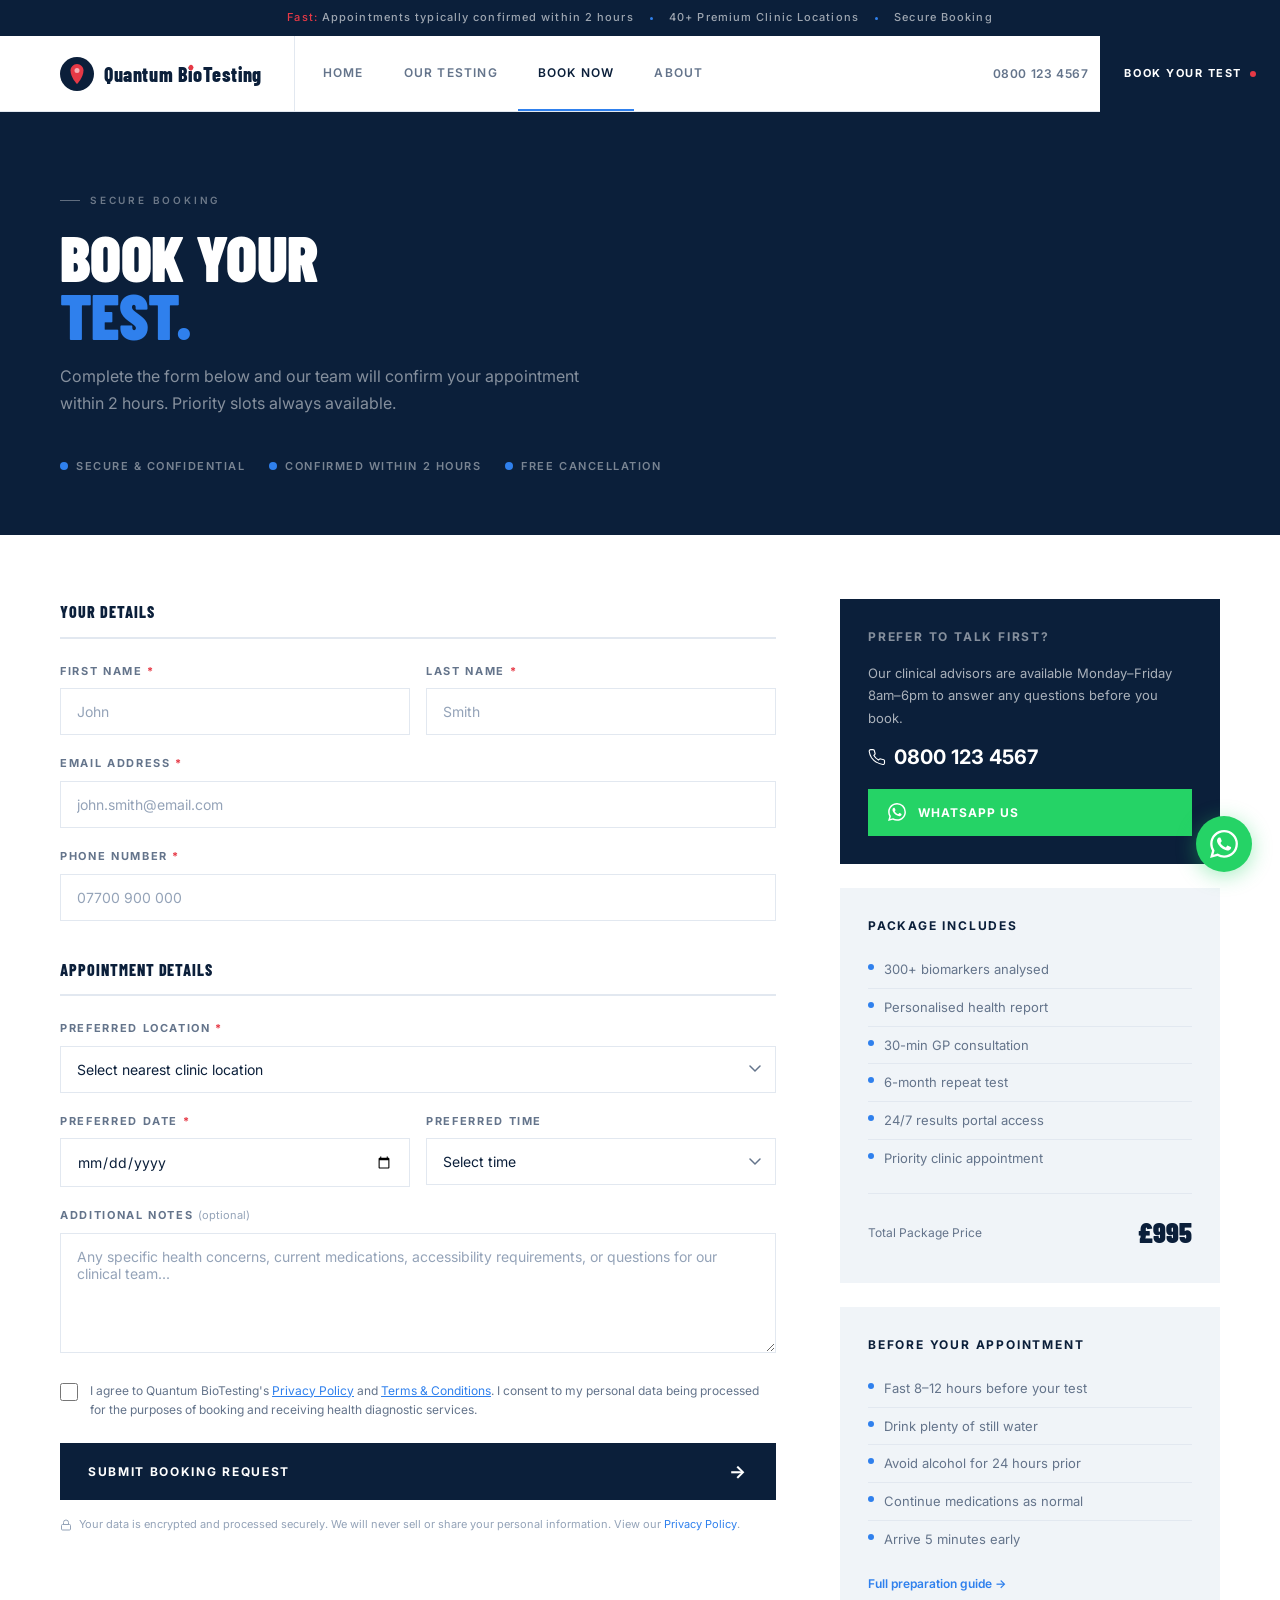
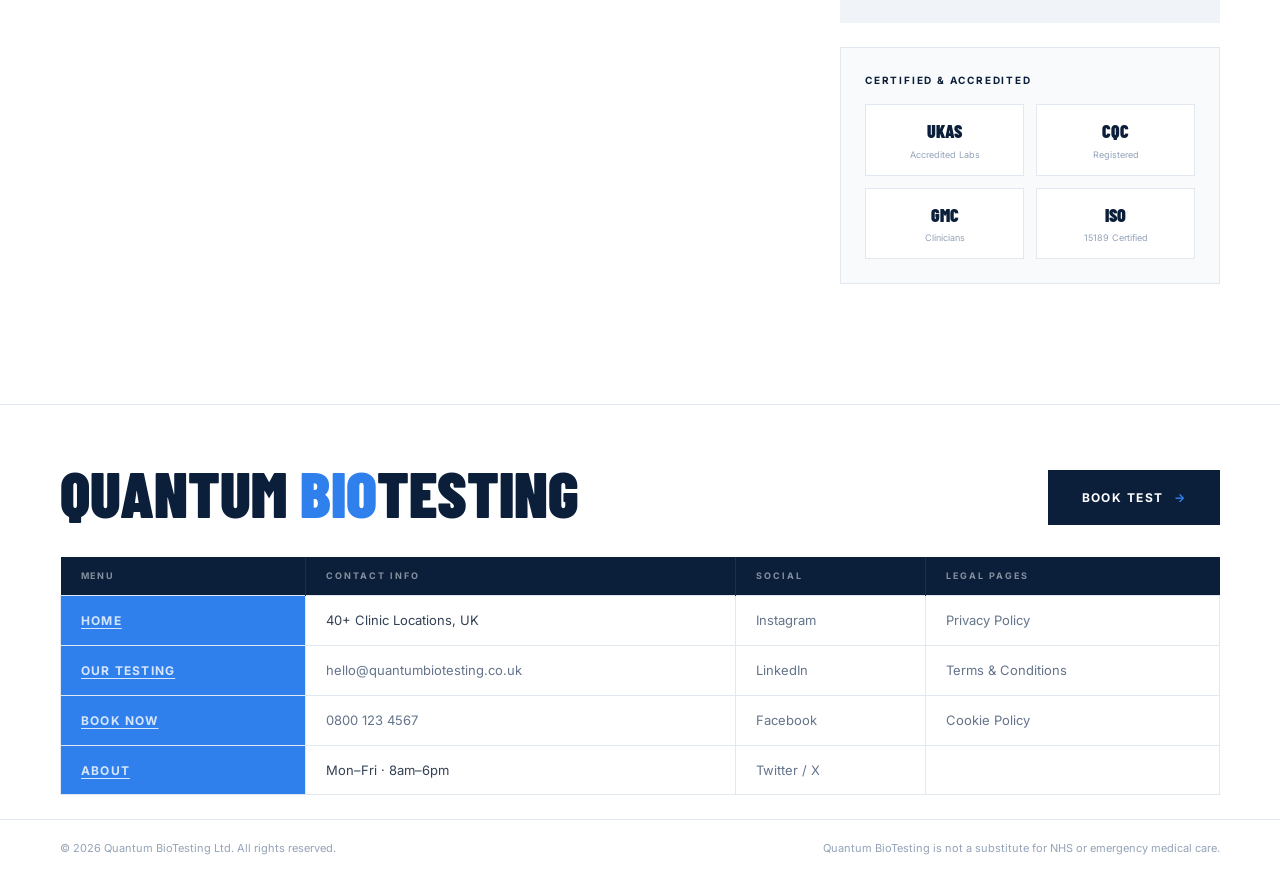
==== book.html @ d89f2330 "feat: build complete Quantum BioTesting website - index.html: full homepage with hero, trust bar, ab" ====
<!DOCTYPE html>
<html lang="en-GB">
<head>
  <meta charset="UTF-8">
  <meta name="viewport" content="width=device-width, initial-scale=1.0">

  <!-- SEO -->
  <title>Book Your Test | Quantum BioTesting — UK Health Diagnostics</title>
  <meta name="description" content="Book your Quantum Premium BioTest at one of 40+ premium UK clinic locations. Complete the secure booking form and our team will confirm your appointment within hours.">
  <meta name="keywords" content="book health test, biomarker blood test book, private health check UK, book diagnostics appointment">
  <link rel="canonical" href="https://quantumbiotesting.co.uk/book.html">

  <!-- Open Graph -->
  <meta property="og:type" content="website">
  <meta property="og:title" content="Book Your Test | Quantum BioTesting">
  <meta property="og:description" content="Book your comprehensive health diagnostic at a premium UK clinic. 300+ biomarkers. Results in 48–72 hours.">

  <!-- Favicon -->
  <link rel="icon" type="image/svg+xml" href="data:image/svg+xml,%3Csvg xmlns='http://www.w3.org/2000/svg' viewBox='0 0 32 32'%3E%3Ccircle cx='16' cy='16' r='16' fill='%230B1F3A'/%3E%3Cpath d='M16 6c-3 0-5.5 2.5-5.5 5.5 0 6 5.5 12 5.5 12s5.5-6 5.5-12C21.5 8.5 19 6 16 6z' fill='%23E63946'/%3E%3C/svg%3E">

  <!-- Stylesheet -->
  <link rel="stylesheet" href="assets/css/style.css">

  <!-- Preconnect -->
  <link rel="preconnect" href="https://fonts.googleapis.com">
  <link rel="preconnect" href="https://fonts.gstatic.com" crossorigin>
</head>
<body>

<!-- ── Announcement Bar ─────────────────────────────────────── -->
<div class="announce-bar" role="banner">
  <p>
    <span class="accent">Fast:</span> Appointments typically confirmed within 2 hours&nbsp;
    <span class="dot"></span>&nbsp;
    40+ Premium Clinic Locations&nbsp;
    <span class="dot"></span>&nbsp;
    Secure Booking
  </p>
</div>

<!-- ── Navigation ──────────────────────────────────────────── -->
<nav class="site-nav" id="site-nav" role="navigation" aria-label="Main navigation">
  <div class="nav-inner">
    <div class="nav-logo-wrap">
      <a href="index.html" class="site-logo" aria-label="Quantum BioTesting — Home">
        <svg class="logo-icon" viewBox="0 0 34 34" fill="none" aria-hidden="true">
          <circle cx="17" cy="17" r="17" fill="#0B1F3A"/>
          <path d="M17 7C13.5 7 10.5 10 10.5 13.5C10.5 20.5 17 27 17 27C17 27 23.5 20.5 23.5 13.5C23.5 10 20.5 7 17 7Z" fill="#E63946"/>
          <circle cx="17" cy="13.5" r="2.5" fill="white" opacity="0.6"/>
        </svg>
        <span class="logo-text">Quantum B<span class="drop-i">i</span>oTesting</span>
      </a>
    </div>
    <div class="nav-links">
      <a href="index.html">Home</a>
      <a href="testing.html">Our Testing</a>
      <a href="book.html" class="active">Book Now</a>
      <a href="index.html#about">About</a>
    </div>
    <div class="nav-actions">
      <span class="nav-phone">0800 123 4567</span>
      <a href="book.html" class="btn-nav-book">
        Book Your Test
        <span class="dot"></span>
      </a>
      <button class="nav-hamburger" id="hamburger" aria-label="Open menu" aria-expanded="false" aria-controls="mobile-menu">
        <span></span>
      </button>
    </div>
  </div>
</nav>

<!-- ── Mobile Menu ──────────────────────────────────────────── -->
<div class="mobile-menu" id="mobile-menu" role="dialog" aria-label="Mobile navigation" aria-hidden="true">
  <a href="index.html">Home <span>↗</span></a>
  <a href="testing.html">Our Testing <span>↗</span></a>
  <a href="book.html">Book Now <span>↗</span></a>
  <a href="index.html#about">About <span>↗</span></a>
  <a href="book.html" class="mobile-book-btn">Book Your Test <span>→</span></a>
</div>

<main class="page-body">

  <!-- ── Booking Hero ────────────────────────────────────────── -->
  <section class="legal-hero" style="padding-bottom:60px" aria-labelledby="booking-hero-heading">
    <div class="container">
      <p class="overline overline-light fade-up" style="margin-bottom:20px">Secure Booking</p>
      <h1 class="section-title light fade-up fade-up-delay-1" id="booking-hero-heading">
        BOOK YOUR<br><span style="color:var(--blue)">TEST.</span>
      </h1>
      <p class="section-subtitle light fade-up fade-up-delay-2" style="margin-top:20px">
        Complete the form below and our team will confirm your appointment within 2 hours. Priority slots always available.
      </p>
      <div style="display:flex;flex-wrap:wrap;gap:24px;margin-top:40px" class="fade-up fade-up-delay-3">
        <div style="display:flex;align-items:center;gap:8px">
          <span style="display:block;width:8px;height:8px;border-radius:50%;background:var(--blue)"></span>
          <span style="font-size:11px;font-weight:600;letter-spacing:0.14em;text-transform:uppercase;color:rgba(255,255,255,0.45)">Secure &amp; Confidential</span>
        </div>
        <div style="display:flex;align-items:center;gap:8px">
          <span style="display:block;width:8px;height:8px;border-radius:50%;background:var(--blue)"></span>
          <span style="font-size:11px;font-weight:600;letter-spacing:0.14em;text-transform:uppercase;color:rgba(255,255,255,0.45)">Confirmed Within 2 Hours</span>
        </div>
        <div style="display:flex;align-items:center;gap:8px">
          <span style="display:block;width:8px;height:8px;border-radius:50%;background:var(--blue)"></span>
          <span style="font-size:11px;font-weight:600;letter-spacing:0.14em;text-transform:uppercase;color:rgba(255,255,255,0.45)">Free Cancellation</span>
        </div>
      </div>
    </div>
  </section>

  <!-- ── Booking Form Section ───────────────────────────────── -->
  <section class="section" style="padding-top:64px" aria-labelledby="booking-form-heading">
    <div class="container">
      <div class="booking-grid">

        <!-- Form -->
        <div>
          <h2 class="sr-only" id="booking-form-heading">Booking Request Form</h2>

          <!-- Success Message (hidden by default) -->
          <div class="booking-success" id="booking-success" role="alert" aria-live="polite">
            <div class="success-icon" aria-hidden="true">
              <svg width="32" height="32" viewBox="0 0 24 24" fill="none" stroke="currentColor" stroke-width="2.5">
                <polyline points="20 6 9 17 4 12"/>
              </svg>
            </div>
            <h3 class="success-title">Booking Request Received</h3>
            <p class="success-body">
              We've received your request and will confirm your appointment shortly.<br><br>
              You'll receive a confirmation email within the next 2 hours. If you have an urgent query, please call us on <strong>0800 123 4567</strong> or message us on WhatsApp.
            </p>
            <div style="margin-top:28px;padding:20px 24px;background:var(--grey-light);text-align:left">
              <p style="font-size:11px;font-weight:700;letter-spacing:0.15em;text-transform:uppercase;color:var(--navy);margin-bottom:12px">What Happens Next</p>
              <div style="display:flex;flex-direction:column;gap:8px">
                <div style="display:flex;align-items:center;gap:10px">
                  <span style="display:block;width:6px;height:6px;border-radius:50%;background:var(--blue);flex-shrink:0"></span>
                  <span style="font-size:13px;color:var(--grey-mid)">Confirmation email sent within 2 hours</span>
                </div>
                <div style="display:flex;align-items:center;gap:10px">
                  <span style="display:block;width:6px;height:6px;border-radius:50%;background:var(--blue);flex-shrink:0"></span>
                  <span style="font-size:13px;color:var(--grey-mid)">Appointment reminder 24 hours before</span>
                </div>
                <div style="display:flex;align-items:center;gap:10px">
                  <span style="display:block;width:6px;height:6px;border-radius:50%;background:var(--blue);flex-shrink:0"></span>
                  <span style="font-size:13px;color:var(--grey-mid)">Results delivered within 48–72 hours</span>
                </div>
              </div>
            </div>
          </div>

          <!-- Booking Form -->
          <form id="booking-form" novalidate aria-label="Appointment booking form">
            <h3 class="form-section-title">Your Details</h3>

            <div class="form-grid-2">
              <div class="form-group">
                <label for="first-name" class="form-label">First Name <span style="color:var(--red)" aria-label="required">*</span></label>
                <input type="text" id="first-name" name="firstName" class="form-control" placeholder="John" required autocomplete="given-name" aria-required="true">
                <span class="form-error" id="error-firstName" role="alert" aria-live="polite" style="font-size:11px;color:var(--red);margin-top:4px;display:none"></span>
              </div>
              <div class="form-group">
                <label for="last-name" class="form-label">Last Name <span style="color:var(--red)" aria-label="required">*</span></label>
                <input type="text" id="last-name" name="lastName" class="form-control" placeholder="Smith" required autocomplete="family-name" aria-required="true">
                <span class="form-error" id="error-lastName" role="alert" aria-live="polite" style="font-size:11px;color:var(--red);margin-top:4px;display:none"></span>
              </div>
            </div>

            <div class="form-group">
              <label for="email" class="form-label">Email Address <span style="color:var(--red)" aria-label="required">*</span></label>
              <input type="email" id="email" name="email" class="form-control" placeholder="john.smith@email.com" required autocomplete="email" aria-required="true">
              <span class="form-error" id="error-email" role="alert" aria-live="polite" style="font-size:11px;color:var(--red);margin-top:4px;display:none"></span>
            </div>

            <div class="form-group">
              <label for="phone" class="form-label">Phone Number <span style="color:var(--red)" aria-label="required">*</span></label>
              <input type="tel" id="phone" name="phone" class="form-control" placeholder="07700 900 000" required autocomplete="tel" aria-required="true">
              <span class="form-error" id="error-phone" role="alert" aria-live="polite" style="font-size:11px;color:var(--red);margin-top:4px;display:none"></span>
            </div>

            <h3 class="form-section-title" style="margin-top:36px">Appointment Details</h3>

            <div class="form-group">
              <label for="location" class="form-label">Preferred Location <span style="color:var(--red)" aria-label="required">*</span></label>
              <select id="location" name="location" class="form-control" required aria-required="true">
                <option value="" disabled selected>Select nearest clinic location</option>
                <optgroup label="London &amp; South East">
                  <option value="london-city">London — City (EC2)</option>
                  <option value="london-harley">London — Harley Street (W1G)</option>
                  <option value="london-canary">London — Canary Wharf (E14)</option>
                  <option value="london-kensington">London — Kensington (W8)</option>
                  <option value="london-richmond">London — Richmond (TW9)</option>
                  <option value="surrey-guildford">Surrey — Guildford</option>
                  <option value="kent-sevenoaks">Kent — Sevenoaks</option>
                  <option value="essex-chelmsford">Essex — Chelmsford</option>
                </optgroup>
                <optgroup label="Midlands">
                  <option value="birmingham">Birmingham — City Centre</option>
                  <option value="birmingham-solihull">Birmingham — Solihull</option>
                  <option value="leicester">Leicester — City Centre</option>
                  <option value="nottingham">Nottingham — City Centre</option>
                  <option value="coventry">Coventry</option>
                </optgroup>
                <optgroup label="North West">
                  <option value="manchester-city">Manchester — City Centre</option>
                  <option value="manchester-salford">Manchester — Salford Quays</option>
                  <option value="liverpool">Liverpool — City Centre</option>
                  <option value="leeds">Leeds — City Centre</option>
                  <option value="chester">Chester</option>
                </optgroup>
                <optgroup label="North East">
                  <option value="sheffield">Sheffield</option>
                  <option value="newcastle">Newcastle upon Tyne</option>
                  <option value="york">York</option>
                </optgroup>
                <optgroup label="Scotland">
                  <option value="edinburgh">Edinburgh — City Centre</option>
                  <option value="glasgow">Glasgow — City Centre</option>
                </optgroup>
                <optgroup label="Wales">
                  <option value="cardiff">Cardiff — City Centre</option>
                </optgroup>
                <optgroup label="South West">
                  <option value="bristol">Bristol — City Centre</option>
                  <option value="bath">Bath</option>
                  <option value="exeter">Exeter</option>
                </optgroup>
                <optgroup label="East of England">
                  <option value="cambridge">Cambridge</option>
                  <option value="norwich">Norwich</option>
                </optgroup>
              </select>
              <span class="form-error" id="error-location" role="alert" aria-live="polite" style="font-size:11px;color:var(--red);margin-top:4px;display:none"></span>
            </div>

            <div class="form-grid-2">
              <div class="form-group">
                <label for="date" class="form-label">Preferred Date <span style="color:var(--red)" aria-label="required">*</span></label>
                <input type="date" id="date" name="date" class="form-control" required aria-required="true">
                <span class="form-error" id="error-date" role="alert" aria-live="polite" style="font-size:11px;color:var(--red);margin-top:4px;display:none"></span>
              </div>
              <div class="form-group">
                <label for="time" class="form-label">Preferred Time</label>
                <select id="time" name="time" class="form-control">
                  <option value="" disabled selected>Select time</option>
                  <option value="08:00">8:00 AM</option>
                  <option value="09:00">9:00 AM</option>
                  <option value="10:00">10:00 AM</option>
                  <option value="11:00">11:00 AM</option>
                  <option value="12:00">12:00 PM</option>
                  <option value="13:00">1:00 PM</option>
                  <option value="14:00">2:00 PM</option>
                  <option value="15:00">3:00 PM</option>
                  <option value="16:00">4:00 PM</option>
                </select>
              </div>
            </div>

            <div class="form-group">
              <label for="notes" class="form-label">Additional Notes <span style="color:var(--grey);font-weight:400;text-transform:none;letter-spacing:0">(optional)</span></label>
              <textarea
                id="notes"
                name="notes"
                class="form-control"
                rows="4"
                placeholder="Any specific health concerns, current medications, accessibility requirements, or questions for our clinical team..."
              ></textarea>
            </div>

            <!-- Privacy -->
            <div style="display:flex;align-items:flex-start;gap:12px;margin:4px 0 24px" class="form-group">
              <input type="checkbox" id="consent" name="consent" style="width:18px;height:18px;flex-shrink:0;margin-top:2px;accent-color:var(--navy)" required aria-required="true">
              <label for="consent" style="font-size:12px;color:var(--grey-mid);line-height:1.6;cursor:pointer">
                I agree to Quantum BioTesting's <a href="privacy.html" style="color:var(--blue);text-decoration:underline">Privacy Policy</a> and <a href="terms.html" style="color:var(--blue);text-decoration:underline">Terms &amp; Conditions</a>. I consent to my personal data being processed for the purposes of booking and receiving health diagnostic services.
              </label>
            </div>
            <span class="form-error" id="error-consent" role="alert" aria-live="polite" style="font-size:11px;color:var(--red);margin-top:-16px;margin-bottom:16px;display:none"></span>

            <button type="submit" class="form-submit" id="submit-btn">
              Submit Booking Request
              <span style="font-size:18px">→</span>
            </button>

            <p style="font-size:11px;color:var(--grey);margin-top:16px;line-height:1.6">
              <svg width="12" height="12" viewBox="0 0 24 24" fill="none" stroke="currentColor" stroke-width="2" style="display:inline;vertical-align:middle;margin-right:4px" aria-hidden="true"><rect x="3" y="11" width="18" height="11" rx="2"/><path d="M7 11V7a5 5 0 0 1 10 0v4"/></svg>
              Your data is encrypted and processed securely. We will never sell or share your personal information. View our <a href="privacy.html" style="color:var(--blue)">Privacy Policy</a>.
            </p>
          </form>
        </div>

        <!-- Sidebar -->
        <aside class="booking-sidebar" aria-label="Booking information">

          <!-- Quick Contact -->
          <div class="sidebar-card sidebar-card-navy">
            <p class="sidebar-card-title">Prefer to Talk First?</p>
            <p class="sidebar-card-body">Our clinical advisors are available Monday–Friday 8am–6pm to answer any questions before you book.</p>
            <a href="tel:08001234567" class="phone-link" aria-label="Call us on 0800 123 4567">
              <svg width="18" height="18" viewBox="0 0 24 24" fill="none" stroke="currentColor" stroke-width="1.5" aria-hidden="true"><path d="M22 16.92v3a2 2 0 0 1-2.18 2 19.79 19.79 0 0 1-8.63-3.07A19.5 19.5 0 0 1 4.69 13 19.79 19.79 0 0 1 1.61 4.4 2 2 0 0 1 3.6 2.2h3a2 2 0 0 1 2 1.72c.127.96.361 1.903.7 2.81a2 2 0 0 1-.45 2.11L7.91 9.91a16 16 0 0 0 6.09 6.09l.91-.91a2 2 0 0 1 2.11-.45c.907.339 1.85.573 2.81.7A2 2 0 0 1 22 16.92z"/></svg>
              0800 123 4567
            </a>
            <a href="https://wa.me/447001234567?text=Hi%2C%20I%27d%20like%20to%20enquire%20about%20booking%20a%20Quantum%20BioTest." class="whatsapp-btn" target="_blank" rel="noopener noreferrer" aria-label="Message us on WhatsApp">
              <svg width="18" height="18" viewBox="0 0 24 24" fill="currentColor" aria-hidden="true"><path d="M17.472 14.382c-.297-.149-1.758-.867-2.03-.967-.273-.099-.471-.148-.67.15-.197.297-.767.966-.94 1.164-.173.199-.347.223-.644.075-.297-.15-1.255-.463-2.39-1.475-.883-.788-1.48-1.761-1.653-2.059-.173-.297-.018-.458.13-.606.134-.133.298-.347.446-.52.149-.174.198-.298.298-.497.099-.198.05-.371-.025-.52-.075-.149-.669-1.612-.916-2.207-.242-.579-.487-.5-.669-.51-.173-.008-.371-.01-.57-.01-.198 0-.52.074-.792.372-.272.297-1.04 1.016-1.04 2.479 0 1.462 1.065 2.875 1.213 3.074.149.198 2.096 3.2 5.077 4.487.709.306 1.262.489 1.694.625.712.227 1.36.195 1.871.118.571-.085 1.758-.719 2.006-1.413.248-.694.248-1.289.173-1.413-.074-.124-.272-.198-.57-.347m-5.421 7.403h-.004a9.87 9.87 0 0 1-5.031-1.378l-.361-.214-3.741.982.998-3.648-.235-.374a9.86 9.86 0 0 1-1.51-5.26c.001-5.45 4.436-9.884 9.888-9.884 2.64 0 5.122 1.03 6.988 2.898a9.825 9.825 0 0 1 2.893 6.994c-.003 5.45-4.437 9.884-9.885 9.884m8.413-18.297A11.815 11.815 0 0 0 12.05 0C5.495 0 .16 5.335.157 11.892c0 2.096.547 4.142 1.588 5.945L.057 24l6.305-1.654a11.882 11.882 0 0 0 5.683 1.448h.005c6.554 0 11.89-5.335 11.893-11.893a11.821 11.821 0 0 0-3.48-8.413Z"/></svg>
              WhatsApp Us
            </a>
          </div>

          <!-- What's Included -->
          <div class="sidebar-card">
            <p class="sidebar-card-title">Package Includes</p>
            <ul class="prep-list" role="list">
              <li role="listitem">300+ biomarkers analysed</li>
              <li role="listitem">Personalised health report</li>
              <li role="listitem">30-min GP consultation</li>
              <li role="listitem">6-month repeat test</li>
              <li role="listitem">24/7 results portal access</li>
              <li role="listitem">Priority clinic appointment</li>
            </ul>
            <div style="margin-top:16px;padding-top:16px;border-top:1px solid var(--grey-border);display:flex;align-items:center;justify-content:space-between">
              <span style="font-size:12px;color:var(--grey-mid)">Total Package Price</span>
              <span style="font-family:var(--font-display);font-weight:900;font-size:28px;color:var(--navy)">£995</span>
            </div>
          </div>

          <!-- Preparation Reminders -->
          <div class="sidebar-card">
            <p class="sidebar-card-title">Before Your Appointment</p>
            <ul class="prep-list" role="list">
              <li role="listitem">Fast 8–12 hours before your test</li>
              <li role="listitem">Drink plenty of still water</li>
              <li role="listitem">Avoid alcohol for 24 hours prior</li>
              <li role="listitem">Continue medications as normal</li>
              <li role="listitem">Arrive 5 minutes early</li>
            </ul>
            <a href="index.html#preparation" style="display:inline-flex;align-items:center;gap:6px;font-size:12px;font-weight:600;color:var(--blue);margin-top:16px">
              Full preparation guide →
            </a>
          </div>

          <!-- Trust Badge -->
          <div style="background:var(--off-white);border:1px solid var(--grey-border);padding:24px;display:flex;flex-direction:column;gap:16px">
            <p style="font-size:10px;font-weight:700;letter-spacing:0.18em;text-transform:uppercase;color:var(--navy)">Certified &amp; Accredited</p>
            <div style="display:grid;grid-template-columns:1fr 1fr;gap:12px">
              <div style="text-align:center;padding:12px;background:white;border:1px solid var(--grey-border)">
                <p style="font-family:var(--font-display);font-weight:900;font-size:18px;color:var(--navy)">UKAS</p>
                <p style="font-size:9px;color:var(--grey);margin-top:2px">Accredited Labs</p>
              </div>
              <div style="text-align:center;padding:12px;background:white;border:1px solid var(--grey-border)">
                <p style="font-family:var(--font-display);font-weight:900;font-size:18px;color:var(--navy)">CQC</p>
                <p style="font-size:9px;color:var(--grey);margin-top:2px">Registered</p>
              </div>
              <div style="text-align:center;padding:12px;background:white;border:1px solid var(--grey-border)">
                <p style="font-family:var(--font-display);font-weight:900;font-size:18px;color:var(--navy)">GMC</p>
                <p style="font-size:9px;color:var(--grey);margin-top:2px">Clinicians</p>
              </div>
              <div style="text-align:center;padding:12px;background:white;border:1px solid var(--grey-border)">
                <p style="font-family:var(--font-display);font-weight:900;font-size:18px;color:var(--navy)">ISO</p>
                <p style="font-size:9px;color:var(--grey);margin-top:2px">15189 Certified</p>
              </div>
            </div>
          </div>

        </aside>

      </div>
    </div>
  </section>

</main>

<!-- ── Footer ────────────────────────────────────────────────── -->
<footer class="site-footer" role="contentinfo">
  <div class="footer-brand-row">
    <a href="index.html" class="footer-brand-name">QUANTUM <span>BIO</span>TESTING</a>
    <a href="book.html" class="btn btn-primary">Book Test <span style="color:var(--blue)">→</span></a>
  </div>
  <div class="footer-table-wrap">
    <table class="footer-table">
      <thead>
        <tr>
          <th scope="col">MENU</th>
          <th scope="col">CONTACT INFO</th>
          <th scope="col">SOCIAL</th>
          <th scope="col">LEGAL PAGES</th>
        </tr>
      </thead>
      <tbody>
        <tr>
          <td class="td-blue"><a href="index.html">HOME</a></td>
          <td>40+ Clinic Locations, UK</td>
          <td><a href="#">Instagram</a></td>
          <td><a href="privacy.html">Privacy Policy</a></td>
        </tr>
        <tr>
          <td class="td-blue"><a href="testing.html">OUR TESTING</a></td>
          <td><a href="mailto:hello@quantumbiotesting.co.uk">hello@quantumbiotesting.co.uk</a></td>
          <td><a href="#">LinkedIn</a></td>
          <td><a href="terms.html">Terms &amp; Conditions</a></td>
        </tr>
        <tr>
          <td class="td-blue"><a href="book.html">BOOK NOW</a></td>
          <td><a href="tel:08001234567">0800 123 4567</a></td>
          <td><a href="#">Facebook</a></td>
          <td><a href="#">Cookie Policy</a></td>
        </tr>
        <tr>
          <td class="td-blue"><a href="index.html#about">ABOUT</a></td>
          <td>Mon–Fri · 8am–6pm</td>
          <td><a href="#">Twitter / X</a></td>
          <td>&nbsp;</td>
        </tr>
      </tbody>
    </table>
  </div>
  <div class="footer-copyright">
    <p>© <span id="footer-year">2026</span> Quantum BioTesting Ltd. All rights reserved.</p>
    <p>Quantum BioTesting is not a substitute for NHS or emergency medical care.</p>
  </div>
</footer>

<!-- ── WhatsApp Float ─────────────────────────────────────────── -->
<a href="https://wa.me/447001234567?text=Hi%2C%20I%27d%20like%20to%20book%20a%20Quantum%20BioTest%20appointment." class="wa-float" aria-label="Contact us on WhatsApp" target="_blank" rel="noopener noreferrer">
  <svg viewBox="0 0 24 24" fill="currentColor" aria-hidden="true">
    <path d="M17.472 14.382c-.297-.149-1.758-.867-2.03-.967-.273-.099-.471-.148-.67.15-.197.297-.767.966-.94 1.164-.173.199-.347.223-.644.075-.297-.15-1.255-.463-2.39-1.475-.883-.788-1.48-1.761-1.653-2.059-.173-.297-.018-.458.13-.606.134-.133.298-.347.446-.52.149-.174.198-.298.298-.497.099-.198.05-.371-.025-.52-.075-.149-.669-1.612-.916-2.207-.242-.579-.487-.5-.669-.51-.173-.008-.371-.01-.57-.01-.198 0-.52.074-.792.372-.272.297-1.04 1.016-1.04 2.479 0 1.462 1.065 2.875 1.213 3.074.149.198 2.096 3.2 5.077 4.487.709.306 1.262.489 1.694.625.712.227 1.36.195 1.871.118.571-.085 1.758-.719 2.006-1.413.248-.694.248-1.289.173-1.413-.074-.124-.272-.198-.57-.347m-5.421 7.403h-.004a9.87 9.87 0 0 1-5.031-1.378l-.361-.214-3.741.982.998-3.648-.235-.374a9.86 9.86 0 0 1-1.51-5.26c.001-5.45 4.436-9.884 9.888-9.884 2.64 0 5.122 1.03 6.988 2.898a9.825 9.825 0 0 1 2.893 6.994c-.003 5.45-4.437 9.884-9.885 9.884m8.413-18.297A11.815 11.815 0 0 0 12.05 0C5.495 0 .16 5.335.157 11.892c0 2.096.547 4.142 1.588 5.945L.057 24l6.305-1.654a11.882 11.882 0 0 0 5.683 1.448h.005c6.554 0 11.89-5.335 11.893-11.893a11.821 11.821 0 0 0-3.48-8.413Z"/>
  </svg>
</a>

<script src="assets/js/main.js" defer></script>
</body>
</html>
---- assets/css/style.css ----
/* ============================================================
   QUANTUM BIOTESTING — PREMIUM MEDICAL WEBSITE
   Main Stylesheet
   Colour Palette:
     Navy:  #0B1F3A  (dark background, headings)
     Blue:  #2F80ED  (links, CTAs, accents)
     Red:   #E63946  (blood droplet accent, key CTAs)
     White / Light Grey: #FFFFFF / #F4F7FB
   ============================================================ */

/* ── Google Fonts ─────────────────────────────────────────── */
@import url('https://fonts.googleapis.com/css2?family=Barlow+Condensed:wght@600;700;800;900&family=Inter:wght@300;400;500;600;700&display=swap');

/* ── CSS Custom Properties ────────────────────────────────── */
:root {
  --navy:          #0B1F3A;
  --navy-dark:     #071428;
  --navy-mid:      #132840;
  --blue:          #2F80ED;
  --blue-light:    #5A9EF3;
  --red:           #E63946;
  --red-dark:      #C61D2A;
  --white:         #FFFFFF;
  --off-white:     #F8FAFB;
  --grey-light:    #F0F4F8;
  --grey-border:   #E2E8F0;
  --grey:          #94A3B8;
  --grey-mid:      #64748B;
  --grey-dark:     #334155;

  --font-display:  'Barlow Condensed', sans-serif;
  --font-body:     'Inter', sans-serif;

  --nav-height:    76px;
  --announce-height: 36px;
  --container:     1320px;
  --ease-out:      cubic-bezier(0.22, 1, 0.36, 1);
}

/* ── Reset & Base ─────────────────────────────────────────── */
*, *::before, *::after { box-sizing: border-box; margin: 0; padding: 0; }
html { scroll-behavior: smooth; -webkit-text-size-adjust: 100%; }
body {
  font-family: var(--font-body);
  font-size: 16px;
  line-height: 1.6;
  color: var(--grey-dark);
  background: var(--white);
  -webkit-font-smoothing: antialiased;
  -moz-osx-font-smoothing: grayscale;
}
img { display: block; max-width: 100%; }
a { color: inherit; text-decoration: none; }
button { font-family: inherit; cursor: pointer; border: none; background: none; }
input, textarea, select {
  font-family: var(--font-body);
  font-size: 15px;
}
ul { list-style: none; }

/* ── Typography Utilities ─────────────────────────────────── */
.font-display { font-family: var(--font-display); }
.overline {
  font-size: 10px;
  font-weight: 600;
  letter-spacing: 0.28em;
  text-transform: uppercase;
  color: var(--grey);
  display: flex;
  align-items: center;
  gap: 10px;
}
.overline::before {
  content: '';
  display: block;
  width: 20px;
  height: 1px;
  background: var(--blue);
  flex-shrink: 0;
}
.overline.overline-light::before { background: rgba(255,255,255,0.35); }
.overline.overline-light { color: rgba(255,255,255,0.4); }

/* ── Container ────────────────────────────────────────────── */
.container {
  max-width: var(--container);
  margin: 0 auto;
  padding: 0 24px;
}
@media (min-width: 768px) { .container { padding: 0 48px; } }
@media (min-width: 1200px) { .container { padding: 0 60px; } }

/* ── Logos ────────────────────────────────────────────────── */
.site-logo {
  display: inline-flex;
  align-items: center;
  gap: 10px;
  text-decoration: none;
  flex-shrink: 0;
}
.site-logo .logo-icon {
  width: 34px;
  height: 34px;
  flex-shrink: 0;
}
.site-logo .logo-text {
  font-family: var(--font-display);
  font-weight: 800;
  font-size: 20px;
  letter-spacing: 0.03em;
  color: var(--navy);
  line-height: 1;
  position: relative;
}
.site-logo .logo-text .drop-i {
  position: relative;
  display: inline-block;
}
.site-logo .logo-text .drop-i::before {
  content: '';
  position: absolute;
  top: 1px;
  left: 50%;
  transform: translateX(-50%);
  width: 5px;
  height: 5px;
  background: var(--red);
  border-radius: 50% 50% 50% 0;
  transform: translateX(-50%) rotate(-45deg);
}
.site-logo.light .logo-text { color: var(--white); }

/* ── Announcement Bar ─────────────────────────────────────── */
.announce-bar {
  position: fixed;
  top: 0;
  left: 0;
  right: 0;
  z-index: 200;
  height: var(--announce-height);
  background: var(--navy);
  display: flex;
  align-items: center;
  justify-content: center;
}
.announce-bar p {
  font-size: 11px;
  font-weight: 500;
  letter-spacing: 0.1em;
  color: rgba(255,255,255,0.6);
  text-align: center;
}
.announce-bar .accent { color: var(--red); }
.announce-bar .dot {
  display: inline-block;
  width: 3px;
  height: 3px;
  background: var(--blue);
  border-radius: 50%;
  vertical-align: middle;
  margin: 0 8px;
}

/* ── Navigation ───────────────────────────────────────────── */
.site-nav {
  position: fixed;
  top: var(--announce-height);
  left: 0;
  right: 0;
  z-index: 100;
  height: var(--nav-height);
  background: var(--white);
  border-bottom: 1px solid var(--grey-border);
  transition: box-shadow 0.25s var(--ease-out), background 0.25s;
}
.site-nav.scrolled {
  box-shadow: 0 2px 20px rgba(11,31,58,0.1);
}
.nav-inner {
  max-width: var(--container);
  margin: 0 auto;
  padding: 0 24px;
  height: 100%;
  display: flex;
  align-items: stretch;
  gap: 0;
}
@media (min-width: 768px) { .nav-inner { padding: 0 48px; } }
@media (min-width: 1200px) { .nav-inner { padding: 0 60px; } }

.nav-logo-wrap {
  display: flex;
  align-items: center;
  padding-right: 32px;
  border-right: 1px solid var(--grey-border);
  flex-shrink: 0;
}
.nav-links {
  display: none;
  align-items: center;
  gap: 0;
  flex: 1;
  padding-left: 8px;
}
@media (min-width: 900px) { .nav-links { display: flex; } }
.nav-links a {
  display: flex;
  align-items: center;
  height: 100%;
  padding: 0 20px;
  font-size: 12px;
  font-weight: 600;
  letter-spacing: 0.1em;
  text-transform: uppercase;
  color: var(--grey-mid);
  transition: color 0.2s;
  border-bottom: 2px solid transparent;
}
.nav-links a:hover,
.nav-links a.active { color: var(--navy); border-bottom-color: var(--blue); }
.nav-actions {
  display: flex;
  align-items: center;
  gap: 12px;
  margin-left: auto;
}
.nav-phone {
  display: none;
  font-size: 12px;
  font-weight: 600;
  color: var(--grey-mid);
  letter-spacing: 0.05em;
}
@media (min-width: 1100px) { .nav-phone { display: block; } }
.btn-nav-book {
  display: flex;
  align-items: center;
  gap: 8px;
  background: var(--navy);
  color: var(--white);
  padding: 0 24px;
  height: 76px;
  font-size: 11px;
  font-weight: 700;
  letter-spacing: 0.14em;
  text-transform: uppercase;
  transition: background 0.2s;
  margin-right: -24px;
  flex-shrink: 0;
}
@media (min-width: 768px) { .btn-nav-book { margin-right: -48px; } }
@media (min-width: 1200px) { .btn-nav-book { margin-right: -60px; } }
.btn-nav-book:hover { background: var(--blue); }
.btn-nav-book .dot {
  width: 6px;
  height: 6px;
  border-radius: 50%;
  background: var(--red);
  flex-shrink: 0;
  transition: background 0.2s;
}
.btn-nav-book:hover .dot { background: white; }

/* Hamburger */
.nav-hamburger {
  display: flex;
  align-items: center;
  justify-content: center;
  width: 44px;
  height: 44px;
  border-radius: 4px;
  background: none;
  transition: background 0.15s;
}
@media (min-width: 900px) { .nav-hamburger { display: none; } }
.nav-hamburger:hover { background: var(--grey-light); }
.nav-hamburger span,
.nav-hamburger span::before,
.nav-hamburger span::after {
  display: block;
  width: 22px;
  height: 2px;
  background: var(--navy);
  border-radius: 2px;
  position: relative;
  transition: transform 0.25s, opacity 0.2s;
}
.nav-hamburger span::before,
.nav-hamburger span::after {
  content: '';
  position: absolute;
}
.nav-hamburger span::before { top: -7px; }
.nav-hamburger span::after { top: 7px; }
.nav-hamburger.open span { background: transparent; }
.nav-hamburger.open span::before { transform: rotate(45deg) translate(5px, 5px); }
.nav-hamburger.open span::after { transform: rotate(-45deg) translate(5px, -5px); }

/* Mobile Drawer */
.mobile-menu {
  position: fixed;
  inset: 0;
  z-index: 90;
  display: flex;
  flex-direction: column;
  background: var(--navy);
  transform: translateX(100%);
  transition: transform 0.35s var(--ease-out);
  padding-top: calc(var(--announce-height) + var(--nav-height));
  overflow-y: auto;
}
.mobile-menu.open { transform: translateX(0); }
.mobile-menu a {
  display: flex;
  align-items: center;
  justify-content: space-between;
  padding: 24px 28px;
  border-bottom: 1px solid rgba(255,255,255,0.08);
  font-family: var(--font-display);
  font-weight: 800;
  font-size: 40px;
  letter-spacing: -0.01em;
  color: var(--white);
  transition: color 0.15s;
}
.mobile-menu a:hover { color: var(--blue); }
.mobile-menu a span { font-size: 20px; color: rgba(255,255,255,0.25); }
.mobile-book-btn {
  margin: 24px 28px 0;
  background: var(--red);
  color: var(--white);
  padding: 18px 24px;
  font-size: 12px;
  font-weight: 700;
  letter-spacing: 0.14em;
  text-transform: uppercase;
  text-align: center;
  display: flex;
  align-items: center;
  justify-content: space-between;
  transition: background 0.2s;
}
.mobile-book-btn:hover { background: var(--red-dark); color: var(--white); }

/* Page offset */
.page-body {
  padding-top: calc(var(--announce-height) + var(--nav-height));
}

/* ── Buttons ──────────────────────────────────────────────── */
.btn {
  display: inline-flex;
  align-items: center;
  gap: 10px;
  padding: 16px 32px;
  font-size: 12px;
  font-weight: 700;
  letter-spacing: 0.12em;
  text-transform: uppercase;
  transition: background 0.2s, color 0.2s, border-color 0.2s, transform 0.15s;
  cursor: pointer;
  border: 2px solid transparent;
  white-space: nowrap;
}
.btn:hover { transform: translateY(-1px); }
.btn:active { transform: translateY(0); }
.btn-primary {
  background: var(--navy);
  color: var(--white);
  border-color: var(--navy);
}
.btn-primary:hover { background: var(--blue); border-color: var(--blue); color: var(--white); }
.btn-red {
  background: var(--red);
  color: var(--white);
  border-color: var(--red);
}
.btn-red:hover { background: var(--red-dark); border-color: var(--red-dark); color: var(--white); }
.btn-blue {
  background: var(--blue);
  color: var(--white);
  border-color: var(--blue);
}
.btn-blue:hover { background: #1A68D0; border-color: #1A68D0; color: var(--white); }
.btn-outline {
  background: transparent;
  color: var(--navy);
  border-color: rgba(11,31,58,0.25);
}
.btn-outline:hover { border-color: var(--navy); background: transparent; }
.btn-outline-light {
  background: transparent;
  color: var(--white);
  border-color: rgba(255,255,255,0.25);
}
.btn-outline-light:hover { border-color: rgba(255,255,255,0.6); color: var(--white); }
.btn-arrow::after {
  content: '→';
  font-size: 14px;
}
.btn-lg { padding: 20px 40px; font-size: 13px; }

/* ── Section spacing ──────────────────────────────────────── */
.section { padding: 80px 0; }
@media (min-width: 768px) { .section { padding: 120px 0; } }
.section-navy { background: var(--navy); }
.section-dark { background: var(--navy-dark); }
.section-grey { background: var(--grey-light); }
.section-off-white { background: var(--off-white); }

/* ── Section Header ───────────────────────────────────────── */
.section-header { margin-bottom: 64px; }
.section-header .overline { margin-bottom: 20px; }
.section-title {
  font-family: var(--font-display);
  font-weight: 900;
  font-size: clamp(2.8rem, 5vw, 4.5rem);
  line-height: 0.9;
  letter-spacing: -0.01em;
  color: var(--navy);
  text-transform: uppercase;
}
.section-title.light { color: var(--white); }
.section-subtitle {
  font-size: 16px;
  font-weight: 400;
  color: var(--grey-mid);
  max-width: 520px;
  line-height: 1.7;
  margin-top: 20px;
}
.section-subtitle.light { color: rgba(255,255,255,0.5); }

/* ── HERO ─────────────────────────────────────────────────── */
.hero {
  position: relative;
  min-height: calc(100vh - var(--announce-height) - var(--nav-height));
  display: grid;
  grid-template-columns: 1fr;
  overflow: hidden;
}
@media (min-width: 900px) {
  .hero { grid-template-columns: 1fr 460px; }
}
@media (min-width: 1200px) {
  .hero { grid-template-columns: 1fr 520px; }
}

/* Hero Left - full bleed image + text overlay */
.hero-left {
  position: relative;
  min-height: 55vw;
  overflow: hidden;
}
@media (min-width: 900px) { .hero-left { min-height: 0; } }
.hero-left img {
  position: absolute;
  inset: 0;
  width: 100%;
  height: 100%;
  object-fit: cover;
}
.hero-left .overlay {
  position: absolute;
  inset: 0;
  background: linear-gradient(135deg, rgba(7,20,40,0.85) 0%, rgba(11,31,58,0.55) 55%, rgba(11,31,58,0.2) 100%);
}
.hero-left-content {
  position: relative;
  z-index: 2;
  height: 100%;
  display: flex;
  flex-direction: column;
  justify-content: flex-end;
  padding: 48px 40px 56px;
}
@media (min-width: 768px) { .hero-left-content { padding: 64px 64px 72px; } }
.hero-eyebrow {
  font-size: 10px;
  font-weight: 600;
  letter-spacing: 0.3em;
  text-transform: uppercase;
  color: rgba(255,255,255,0.45);
  display: flex;
  align-items: center;
  gap: 10px;
  margin-bottom: 24px;
}
.hero-eyebrow::before {
  content: '';
  width: 20px;
  height: 1px;
  background: var(--red);
  flex-shrink: 0;
}
.hero-tagbox {
  background: var(--navy);
  padding: 40px 48px;
  display: inline-block;
  margin-bottom: 32px;
}
.hero-tagbox h1 {
  font-family: var(--font-display);
  font-weight: 900;
  font-size: clamp(3.2rem, 6vw, 6rem);
  line-height: 0.88;
  letter-spacing: -0.02em;
  color: var(--white);
  text-transform: uppercase;
}
.hero-tagbox h1 span { color: var(--blue); }

.hero-sub {
  font-size: 15px;
  line-height: 1.75;
  color: rgba(255,255,255,0.6);
  max-width: 460px;
  margin-bottom: 36px;
}
.hero-ctarow {
  display: flex;
  flex-wrap: wrap;
  gap: 12px;
}
.hero-badges {
  display: flex;
  flex-wrap: wrap;
  gap: 20px;
  margin-top: 48px;
  padding-top: 28px;
  border-top: 1px solid rgba(255,255,255,0.1);
}
.hero-badge {
  font-size: 10px;
  font-weight: 600;
  letter-spacing: 0.2em;
  text-transform: uppercase;
  color: rgba(255,255,255,0.35);
  display: flex;
  align-items: center;
  gap: 8px;
}
.hero-badge::before {
  content: '';
  width: 6px;
  height: 6px;
  border-radius: 50%;
  background: var(--blue);
  flex-shrink: 0;
}

/* Hero Right - info panel */
.hero-right {
  background: var(--white);
  display: flex;
  flex-direction: column;
  border-top: 1px solid var(--grey-border);
}
@media (min-width: 900px) {
  .hero-right {
    border-top: none;
    border-left: 1px solid var(--grey-border);
  }
}
.hero-info {
  padding: 40px 36px;
  flex-shrink: 0;
}
@media (min-width: 900px) { .hero-info { padding: 48px 40px; } }
.hero-info-tag {
  font-size: 10px;
  font-weight: 600;
  letter-spacing: 0.22em;
  text-transform: uppercase;
  color: var(--grey);
  margin-bottom: 28px;
}
.hero-stats {
  display: flex;
  flex-direction: column;
  gap: 24px;
}
.hero-stat-item {
  display: flex;
  flex-direction: column;
  gap: 4px;
  padding-bottom: 24px;
  border-bottom: 1px solid var(--grey-border);
}
.hero-stat-item:last-child { border-bottom: none; padding-bottom: 0; }
.hero-stat-num {
  font-family: var(--font-display);
  font-weight: 900;
  font-size: 42px;
  line-height: 1;
  color: var(--navy);
  letter-spacing: -0.02em;
}
.hero-stat-label {
  font-size: 12px;
  font-weight: 500;
  color: var(--grey-mid);
  letter-spacing: 0.04em;
}
.hero-divider { height: 1px; background: var(--grey-border); flex-shrink: 0; }
.hero-book-btn {
  margin: 0;
  background: var(--navy);
  color: var(--white);
  padding: 22px 36px;
  font-size: 11px;
  font-weight: 700;
  letter-spacing: 0.14em;
  text-transform: uppercase;
  display: flex;
  align-items: center;
  justify-content: space-between;
  transition: background 0.2s;
  flex-shrink: 0;
}
.hero-book-btn:hover { background: var(--blue); }
.hero-book-btn span { font-size: 16px; transition: transform 0.2s; }
.hero-book-btn:hover span { transform: translateX(4px); }
.hero-img-bottom {
  flex: 1;
  min-height: 260px;
  overflow: hidden;
  position: relative;
}
.hero-img-bottom img {
  width: 100%;
  height: 100%;
  object-fit: cover;
}
.hero-img-bottom-overlay {
  position: absolute;
  bottom: 0;
  left: 0;
  right: 0;
  background: linear-gradient(to top, rgba(7,20,40,0.8), transparent);
  padding: 20px 24px;
  display: flex;
  align-items: center;
  gap: 10px;
}
.hero-img-bottom-overlay p {
  font-size: 9px;
  font-weight: 600;
  letter-spacing: 0.28em;
  text-transform: uppercase;
  color: rgba(255,255,255,0.4);
}

/* ── Trust Bar ────────────────────────────────────────────── */
.trust-bar {
  background: var(--navy);
  padding: 24px 0;
  border-bottom: 1px solid rgba(255,255,255,0.08);
}
.trust-bar-inner {
  display: flex;
  flex-wrap: wrap;
  align-items: center;
  justify-content: center;
  gap: 0;
}
.trust-item {
  display: flex;
  align-items: center;
  gap: 10px;
  padding: 10px 28px;
  border-right: 1px solid rgba(255,255,255,0.1);
}
.trust-item:last-child { border-right: none; }
.trust-item svg { color: var(--blue); flex-shrink: 0; }
.trust-item .trust-text { font-size: 12px; font-weight: 500; color: rgba(255,255,255,0.65); letter-spacing: 0.04em; }
.trust-item .trust-text strong { color: var(--white); font-weight: 700; }

/* ── About Section ────────────────────────────────────────── */
.about-grid {
  display: grid;
  grid-template-columns: 1fr;
  gap: 64px;
  align-items: center;
}
@media (min-width: 900px) {
  .about-grid { grid-template-columns: 1fr 1fr; gap: 80px; }
}
.about-img-wrap {
  position: relative;
  padding-bottom: 66%;
  overflow: hidden;
}
@media (min-width: 900px) {
  .about-img-wrap { padding-bottom: 110%; }
}
.about-img-wrap img {
  position: absolute;
  inset: 0;
  width: 100%;
  height: 100%;
  object-fit: cover;
}
.about-img-badge {
  position: absolute;
  bottom: 28px;
  left: 28px;
  background: var(--navy);
  color: var(--white);
  padding: 16px 20px;
  display: flex;
  flex-direction: column;
  gap: 4px;
}
.about-img-badge .badge-num {
  font-family: var(--font-display);
  font-weight: 900;
  font-size: 32px;
  line-height: 1;
  color: var(--blue);
}
.about-img-badge .badge-label {
  font-size: 10px;
  font-weight: 600;
  letter-spacing: 0.18em;
  text-transform: uppercase;
  color: rgba(255,255,255,0.5);
}
.about-content .overline { margin-bottom: 20px; }
.about-content .section-title { margin-bottom: 24px; }
.about-lead {
  font-size: 17px;
  font-weight: 500;
  color: var(--navy);
  line-height: 1.7;
  margin-bottom: 20px;
}
.about-body {
  font-size: 15px;
  color: var(--grey-mid);
  line-height: 1.8;
  margin-bottom: 36px;
}
.about-pillars {
  display: grid;
  grid-template-columns: 1fr 1fr;
  gap: 1px;
  background: var(--grey-border);
  margin-bottom: 40px;
}
.about-pillar {
  background: var(--white);
  padding: 20px 24px;
}
.about-pillar-num {
  font-family: var(--font-display);
  font-weight: 900;
  font-size: 36px;
  color: rgba(11,31,58,0.08);
  line-height: 1;
  margin-bottom: 6px;
}
.about-pillar-title {
  font-size: 13px;
  font-weight: 700;
  color: var(--navy);
  letter-spacing: 0.02em;
  text-transform: uppercase;
  margin-bottom: 4px;
}
.about-pillar-body {
  font-size: 12px;
  color: var(--grey-mid);
  line-height: 1.6;
}

/* ── What You Get ─────────────────────────────────────────── */
.wyg-grid {
  display: grid;
  grid-template-columns: 1fr;
  gap: 1px;
  background: var(--grey-border);
}
@media (min-width: 600px) { .wyg-grid { grid-template-columns: 1fr 1fr; } }
@media (min-width: 1000px) { .wyg-grid { grid-template-columns: repeat(4, 1fr); } }
.wyg-card {
  background: var(--white);
  padding: 40px 32px;
  transition: background 0.2s;
}
.wyg-card:hover { background: var(--grey-light); }
.wyg-num {
  font-family: var(--font-display);
  font-weight: 900;
  font-size: 56px;
  line-height: 1;
  color: rgba(11,31,58,0.06);
  margin-bottom: 20px;
}
.wyg-icon {
  width: 44px;
  height: 44px;
  margin-bottom: 20px;
  color: var(--blue);
}
.wyg-title {
  font-family: var(--font-display);
  font-weight: 800;
  font-size: 20px;
  color: var(--navy);
  text-transform: uppercase;
  line-height: 1.1;
  margin-bottom: 12px;
}
.wyg-body {
  font-size: 13px;
  color: var(--grey-mid);
  line-height: 1.7;
}

/* ── Premium Package ──────────────────────────────────────── */
.package-section { background: var(--off-white); }
.package-wrap {
  display: grid;
  grid-template-columns: 1fr;
  gap: 0;
  background: var(--white);
  border: 1px solid var(--grey-border);
  overflow: hidden;
}
@media (min-width: 900px) { .package-wrap { grid-template-columns: 1fr 380px; } }
.package-left { padding: 56px; }
@media (max-width: 767px) { .package-left { padding: 40px 32px; } }
.pkg-badge {
  display: inline-flex;
  align-items: center;
  gap: 8px;
  background: var(--red);
  color: var(--white);
  padding: 6px 14px;
  font-size: 10px;
  font-weight: 700;
  letter-spacing: 0.15em;
  text-transform: uppercase;
  margin-bottom: 28px;
}
.pkg-badge::before {
  content: '';
  width: 6px;
  height: 6px;
  background: rgba(255,255,255,0.6);
  border-radius: 50%;
}
.pkg-name {
  font-family: var(--font-display);
  font-weight: 900;
  font-size: clamp(2rem, 4vw, 3.5rem);
  color: var(--navy);
  text-transform: uppercase;
  line-height: 0.95;
  margin-bottom: 8px;
}
.pkg-tagline {
  font-size: 14px;
  color: var(--grey-mid);
  margin-bottom: 40px;
  font-style: italic;
}
.pkg-features {
  display: grid;
  grid-template-columns: 1fr 1fr;
  gap: 12px 24px;
  margin-bottom: 40px;
}
@media (max-width: 599px) { .pkg-features { grid-template-columns: 1fr; } }
.pkg-feature {
  display: flex;
  align-items: flex-start;
  gap: 10px;
  font-size: 13px;
  color: var(--grey-dark);
  line-height: 1.5;
}
.pkg-feature::before {
  content: '';
  width: 16px;
  height: 16px;
  background: var(--blue);
  border-radius: 50%;
  flex-shrink: 0;
  margin-top: 2px;
  background-image: url("data:image/svg+xml,%3Csvg xmlns='http://www.w3.org/2000/svg' viewBox='0 0 16 16' fill='white'%3E%3Cpath d='M6 11.5L2.5 8 3.5 7l2.5 2.5 6-6 1 1z'/%3E%3C/svg%3E");
  background-size: 10px;
  background-repeat: no-repeat;
  background-position: center;
}
.package-right {
  background: var(--navy);
  padding: 56px 48px;
  display: flex;
  flex-direction: column;
  justify-content: center;
  gap: 28px;
}
@media (max-width: 899px) { .package-right { padding: 40px 32px; } }
.pkg-price-label {
  font-size: 10px;
  font-weight: 600;
  letter-spacing: 0.28em;
  text-transform: uppercase;
  color: rgba(255,255,255,0.4);
  margin-bottom: 8px;
}
.pkg-price {
  font-family: var(--font-display);
  font-weight: 900;
  font-size: 80px;
  line-height: 1;
  color: var(--white);
  letter-spacing: -0.02em;
}
.pkg-price sup { font-size: 36px; vertical-align: top; margin-top: 12px; color: var(--blue); }
.pkg-price-note { font-size: 12px; color: rgba(255,255,255,0.4); margin-top: 8px; }
.pkg-divider { height: 1px; background: rgba(255,255,255,0.1); }
.pkg-includes-label {
  font-size: 10px;
  font-weight: 700;
  letter-spacing: 0.2em;
  text-transform: uppercase;
  color: rgba(255,255,255,0.35);
  margin-bottom: 16px;
}
.pkg-includes li {
  display: flex;
  align-items: center;
  gap: 10px;
  font-size: 13px;
  color: rgba(255,255,255,0.65);
  padding: 6px 0;
  border-bottom: 1px solid rgba(255,255,255,0.06);
}
.pkg-includes li::before {
  content: '';
  width: 4px;
  height: 4px;
  border-radius: 50%;
  background: var(--blue);
  flex-shrink: 0;
}
.pkg-cta {
  background: var(--red);
  color: var(--white);
  width: 100%;
  padding: 18px 28px;
  font-size: 12px;
  font-weight: 700;
  letter-spacing: 0.14em;
  text-transform: uppercase;
  display: flex;
  align-items: center;
  justify-content: space-between;
  transition: background 0.2s;
}
.pkg-cta:hover { background: var(--red-dark); }
.pkg-cta span { font-size: 18px; }

/* ── How It Works ─────────────────────────────────────────── */
.hiw-section { background: var(--navy); }
.hiw-grid {
  display: grid;
  grid-template-columns: 1fr;
  gap: 0;
}
@media (min-width: 1000px) {
  .hiw-grid { grid-template-columns: 1fr 360px; gap: 0; align-items: stretch; }
}
.hiw-steps { padding-top: 8px; }
.hiw-step {
  display: grid;
  grid-template-columns: 72px 1fr;
  gap: 0;
  padding: 32px 0;
  border-bottom: 1px solid rgba(255,255,255,0.08);
  align-items: start;
}
@media (min-width: 768px) {
  .hiw-step { grid-template-columns: 100px 200px 1fr; align-items: center; padding: 36px 0; }
}
.hiw-step:last-child { border-bottom: none; }
.hiw-num {
  font-family: var(--font-display);
  font-weight: 900;
  font-size: 28px;
  color: rgba(255,255,255,0.12);
  padding-top: 2px;
}
.hiw-title {
  font-family: var(--font-display);
  font-weight: 800;
  font-size: 22px;
  text-transform: uppercase;
  color: var(--white);
  line-height: 1.1;
}
@media (min-width: 768px) { .hiw-title { padding-right: 24px; } }
.hiw-desc {
  font-size: 13px;
  color: rgba(255,255,255,0.45);
  line-height: 1.7;
  margin-top: 6px;
}
@media (min-width: 768px) { .hiw-desc { margin-top: 0; } }
.hiw-cta-row {
  display: flex;
  flex-wrap: wrap;
  gap: 12px;
  margin-top: 48px;
}
.hiw-img-col {
  display: none;
  position: relative;
  border-left: 1px solid rgba(255,255,255,0.08);
  overflow: hidden;
  min-height: 480px;
}
@media (min-width: 1000px) { .hiw-img-col { display: block; } }
.hiw-img-col img { width: 100%; height: 100%; object-fit: cover; }
.hiw-img-col .overlay {
  position: absolute;
  inset: 0;
  background: linear-gradient(to top, rgba(7,20,40,0.7), transparent 50%);
}
.hiw-img-label {
  position: absolute;
  bottom: 32px;
  left: 32px;
  right: 32px;
}
.hiw-img-label p {
  font-size: 9px;
  font-weight: 600;
  letter-spacing: 0.3em;
  text-transform: uppercase;
  color: rgba(255,255,255,0.35);
}
.hiw-img-label span {
  display: block;
  width: 32px;
  height: 2px;
  background: var(--red);
  margin-top: 8px;
}

/* ── Preparation ──────────────────────────────────────────── */
.prep-section { background: var(--grey-light); }
.prep-grid {
  display: grid;
  grid-template-columns: 1fr;
  gap: 32px;
}
@media (min-width: 600px) { .prep-grid { grid-template-columns: 1fr 1fr; } }
@media (min-width: 1000px) { .prep-grid { grid-template-columns: repeat(4, 1fr); } }
.prep-card {
  background: var(--white);
  padding: 32px 28px;
  border-top: 3px solid transparent;
  transition: border-color 0.2s, transform 0.2s;
}
.prep-card:hover { border-top-color: var(--blue); transform: translateY(-4px); }
.prep-icon {
  width: 40px;
  height: 40px;
  margin-bottom: 20px;
  color: var(--navy);
}
.prep-title {
  font-size: 14px;
  font-weight: 700;
  color: var(--navy);
  margin-bottom: 10px;
  text-transform: uppercase;
  letter-spacing: 0.04em;
}
.prep-body { font-size: 13px; color: var(--grey-mid); line-height: 1.7; }

/* ── Final CTA ────────────────────────────────────────────── */
.final-cta-section {
  background: var(--blue);
  padding: 100px 0;
}
.final-cta-inner {
  display: flex;
  flex-direction: column;
  gap: 48px;
}
@media (min-width: 900px) {
  .final-cta-inner {
    flex-direction: row;
    align-items: flex-end;
    justify-content: space-between;
  }
}
.final-cta-title {
  font-family: var(--font-display);
  font-weight: 900;
  font-size: clamp(3rem, 6vw, 5.5rem);
  line-height: 0.88;
  text-transform: uppercase;
  color: var(--white);
}
.final-cta-title span { color: rgba(255,255,255,0.4); }
.final-cta-body {
  font-size: 15px;
  color: rgba(255,255,255,0.65);
  max-width: 400px;
  line-height: 1.75;
  margin-top: 20px;
}
.final-cta-actions {
  display: flex;
  flex-direction: column;
  gap: 12px;
  flex-shrink: 0;
}
.final-cta-strip {
  margin-top: 60px;
  padding-top: 32px;
  border-top: 1px solid rgba(255,255,255,0.18);
  display: flex;
  flex-wrap: wrap;
  gap: 24px;
}
.final-cta-strip-item {
  font-size: 10px;
  font-weight: 600;
  letter-spacing: 0.2em;
  text-transform: uppercase;
  color: rgba(255,255,255,0.45);
}

/* ── Testing Page ─────────────────────────────────────────── */
.testing-hero {
  background: var(--navy);
  padding: 80px 0 0;
}
.testing-hero-inner {
  max-width: var(--container);
  margin: 0 auto;
  padding: 0 24px;
  display: grid;
  grid-template-columns: 1fr;
  gap: 48px;
}
@media (min-width: 768px) { .testing-hero-inner { padding: 0 48px; } }
@media (min-width: 1200px) { .testing-hero-inner { padding: 0 60px; } }
@media (min-width: 900px) {
  .testing-hero-inner { grid-template-columns: 1fr 460px; align-items: end; }
}
.testing-hero-content { padding-bottom: 80px; }
.testing-hero-img {
  position: relative;
  overflow: hidden;
  height: 360px;
}
@media (min-width: 900px) { .testing-hero-img { height: 100%; min-height: 480px; align-self: stretch; } }
.testing-hero-img img { width: 100%; height: 100%; object-fit: cover; }
.testing-hero-img::after {
  content: '';
  position: absolute;
  inset: 0;
  background: linear-gradient(to top, rgba(7,20,40,0.4), transparent);
}

.biomarker-count {
  background: var(--blue);
  padding: 48px;
  margin-bottom: 1px;
  display: grid;
  grid-template-columns: auto 1fr;
  gap: 24px;
  align-items: center;
}
.biomarker-num {
  font-family: var(--font-display);
  font-weight: 900;
  font-size: 80px;
  line-height: 1;
  color: var(--white);
  letter-spacing: -0.03em;
}
.biomarker-num sup { font-size: 36px; vertical-align: top; margin-top: 10px; }
.biomarker-text { color: rgba(255,255,255,0.75); font-size: 14px; line-height: 1.7; }
.biomarker-text strong { display: block; font-size: 16px; font-weight: 700; color: white; margin-bottom: 4px; }

.category-grid {
  display: grid;
  grid-template-columns: 1fr;
  gap: 1px;
  background: var(--grey-border);
}
@media (min-width: 700px) { .category-grid { grid-template-columns: 1fr 1fr; } }
@media (min-width: 1100px) { .category-grid { grid-template-columns: repeat(3, 1fr); } }
.category-card {
  background: var(--white);
  padding: 40px 36px;
  transition: background 0.2s, transform 0.2s;
}
.category-card:hover { background: var(--off-white); transform: translateY(-2px); }
.category-icon {
  width: 48px;
  height: 48px;
  background: var(--grey-light);
  border-radius: 50%;
  display: flex;
  align-items: center;
  justify-content: center;
  margin-bottom: 24px;
  color: var(--navy);
}
.category-title {
  font-family: var(--font-display);
  font-weight: 800;
  font-size: 22px;
  text-transform: uppercase;
  color: var(--navy);
  margin-bottom: 12px;
}
.category-markers {
  display: flex;
  flex-wrap: wrap;
  gap: 6px;
  margin-top: 16px;
}
.marker-tag {
  display: inline-block;
  font-size: 10px;
  font-weight: 600;
  letter-spacing: 0.06em;
  color: var(--grey-mid);
  background: var(--grey-light);
  padding: 4px 10px;
  border-radius: 2px;
}
.category-body { font-size: 13px; color: var(--grey-mid); line-height: 1.7; }

/* ── Booking Page ─────────────────────────────────────────── */
.booking-grid {
  display: grid;
  grid-template-columns: 1fr;
  gap: 48px;
}
@media (min-width: 900px) { .booking-grid { grid-template-columns: 1fr 380px; gap: 64px; } }
.form-section-title {
  font-family: var(--font-display);
  font-weight: 800;
  font-size: 16px;
  text-transform: uppercase;
  letter-spacing: 0.06em;
  color: var(--navy);
  margin-bottom: 24px;
  padding-bottom: 12px;
  border-bottom: 2px solid var(--grey-border);
}
.form-group { margin-bottom: 20px; }
.form-label {
  display: block;
  font-size: 11px;
  font-weight: 700;
  letter-spacing: 0.15em;
  text-transform: uppercase;
  color: var(--grey-mid);
  margin-bottom: 8px;
}
.form-control {
  width: 100%;
  padding: 14px 16px;
  border: 1.5px solid var(--grey-border);
  background: var(--white);
  font-size: 14px;
  color: var(--navy);
  transition: border-color 0.2s, box-shadow 0.2s;
  outline: none;
  border-radius: 0;
  -webkit-appearance: none;
  appearance: none;
}
.form-control:focus {
  border-color: var(--blue);
  box-shadow: 0 0 0 3px rgba(47,128,237,0.12);
}
.form-control::placeholder { color: var(--grey); }
textarea.form-control { resize: vertical; min-height: 120px; }
select.form-control { background-image: url("data:image/svg+xml,%3Csvg xmlns='http://www.w3.org/2000/svg' width='12' height='8' viewBox='0 0 12 8'%3E%3Cpath d='M1 1l5 5 5-5' stroke='%2364748B' stroke-width='1.5' fill='none' stroke-linecap='round'/%3E%3C/svg%3E"); background-repeat: no-repeat; background-position: right 14px center; padding-right: 40px; }
.form-grid-2 {
  display: grid;
  grid-template-columns: 1fr 1fr;
  gap: 16px;
}
@media (max-width: 480px) { .form-grid-2 { grid-template-columns: 1fr; } }
.form-control.error {
  border-color: var(--red);
}
.form-control.error:focus {
  box-shadow: 0 0 0 3px rgba(230, 57, 70, 0.12);
}
.form-submit {
  width: 100%;
  padding: 18px 28px;
  background: var(--navy);
  color: var(--white);
  font-size: 12px;
  font-weight: 700;
  letter-spacing: 0.14em;
  text-transform: uppercase;
  display: flex;
  align-items: center;
  justify-content: space-between;
  transition: background 0.2s;
  margin-top: 8px;
}
.form-submit:hover { background: var(--blue); }
.form-submit[disabled] { opacity: 0.6; cursor: not-allowed; }

/* Success message */
.booking-success {
  display: none;
  background: var(--off-white);
  border: 1px solid var(--grey-border);
  padding: 48px 40px;
  text-align: center;
}
.booking-success.show { display: block; }
.success-icon {
  width: 64px;
  height: 64px;
  background: var(--blue);
  border-radius: 50%;
  display: flex;
  align-items: center;
  justify-content: center;
  margin: 0 auto 24px;
  color: white;
}
.success-title {
  font-family: var(--font-display);
  font-weight: 900;
  font-size: 28px;
  color: var(--navy);
  text-transform: uppercase;
  margin-bottom: 12px;
}
.success-body { font-size: 14px; color: var(--grey-mid); line-height: 1.7; }

/* Sidebar cards */
.booking-sidebar { display: flex; flex-direction: column; gap: 24px; }
.sidebar-card {
  background: var(--grey-light);
  padding: 28px;
}
.sidebar-card-title {
  font-size: 12px;
  font-weight: 700;
  letter-spacing: 0.15em;
  text-transform: uppercase;
  color: var(--navy);
  margin-bottom: 16px;
}
.sidebar-card-body { font-size: 13px; color: var(--grey-mid); line-height: 1.7; }
.sidebar-card-navy {
  background: var(--navy);
  color: white;
}
.sidebar-card-navy .sidebar-card-title { color: rgba(255,255,255,0.5); }
.sidebar-card-navy .sidebar-card-body { color: rgba(255,255,255,0.65); }
.whatsapp-btn {
  display: flex;
  align-items: center;
  gap: 12px;
  background: #25D366;
  color: white;
  padding: 14px 20px;
  font-size: 12px;
  font-weight: 700;
  letter-spacing: 0.08em;
  text-transform: uppercase;
  width: 100%;
  margin-top: 16px;
  transition: background 0.2s;
}
.whatsapp-btn:hover { background: #1DA851; color: white; }
.phone-link {
  display: flex;
  align-items: center;
  gap: 8px;
  color: var(--white);
  font-size: 20px;
  font-weight: 700;
  margin-top: 12px;
}
.prep-list li {
  display: flex;
  align-items: flex-start;
  gap: 10px;
  font-size: 13px;
  color: var(--grey-mid);
  padding: 8px 0;
  border-bottom: 1px solid var(--grey-border);
}
.prep-list li:last-child { border-bottom: none; }
.prep-list li::before {
  content: '';
  width: 6px;
  height: 6px;
  border-radius: 50%;
  background: var(--blue);
  flex-shrink: 0;
  margin-top: 5px;
}

/* ── WhatsApp Float Button ────────────────────────────────── */
.wa-float {
  position: fixed;
  bottom: 28px;
  right: 28px;
  z-index: 80;
  width: 56px;
  height: 56px;
  border-radius: 50%;
  background: #25D366;
  color: white;
  display: flex;
  align-items: center;
  justify-content: center;
  box-shadow: 0 4px 20px rgba(37,211,102,0.4);
  transition: transform 0.2s, box-shadow 0.2s;
}
.wa-float:hover {
  transform: scale(1.08);
  box-shadow: 0 6px 28px rgba(37,211,102,0.5);
  color: white;
}
.wa-float svg { width: 28px; height: 28px; }

/* ── Footer ───────────────────────────────────────────────── */
.site-footer { background: var(--white); border-top: 1px solid var(--grey-border); }
.footer-brand-row {
  max-width: var(--container);
  margin: 0 auto;
  padding: 56px 24px 32px;
  display: flex;
  flex-direction: column;
  gap: 24px;
}
@media (min-width: 768px) {
  .footer-brand-row {
    padding: 56px 48px 32px;
    flex-direction: row;
    align-items: flex-end;
    justify-content: space-between;
  }
}
@media (min-width: 1200px) { .footer-brand-row { padding: 56px 60px 32px; } }
.footer-brand-name {
  font-family: var(--font-display);
  font-weight: 900;
  font-size: clamp(2.5rem, 5vw, 5rem);
  text-transform: uppercase;
  line-height: 1;
  color: var(--navy);
}
.footer-brand-name span { color: var(--blue); }
.footer-table-wrap {
  max-width: var(--container);
  margin: 0 auto;
  padding: 0 24px;
  overflow-x: auto;
}
@media (min-width: 768px) { .footer-table-wrap { padding: 0 48px; } }
@media (min-width: 1200px) { .footer-table-wrap { padding: 0 60px; } }
.footer-table {
  width: 100%;
  min-width: 580px;
  border-collapse: collapse;
}
.footer-table th {
  background: var(--navy);
  color: rgba(255,255,255,0.5);
  font-size: 9px;
  font-weight: 700;
  letter-spacing: 0.22em;
  text-transform: uppercase;
  padding: 12px 20px;
  text-align: left;
  border-right: 1px solid rgba(255,255,255,0.08);
}
.footer-table th:last-child { border-right: none; }
.footer-table td {
  padding: 14px 20px;
  border: 1px solid var(--grey-border);
  font-size: 13px;
  vertical-align: top;
}
.footer-table td a {
  color: var(--grey-mid);
  transition: color 0.15s;
}
.footer-table td a:hover { color: var(--navy); }
.footer-table .td-blue {
  background: var(--blue);
}
.footer-table .td-blue a {
  font-size: 12px;
  font-weight: 700;
  letter-spacing: 0.1em;
  text-transform: uppercase;
  color: rgba(255,255,255,0.8);
  text-decoration: underline;
  text-underline-offset: 3px;
}
.footer-table .td-blue a:hover { color: white; }
.footer-copyright {
  max-width: var(--container);
  margin: 0 auto;
  padding: 20px 24px;
  display: flex;
  flex-wrap: wrap;
  align-items: center;
  justify-content: space-between;
  gap: 8px;
  border-top: 1px solid var(--grey-border);
  margin-top: 24px;
}
@media (min-width: 768px) { .footer-copyright { padding: 20px 48px; } }
@media (min-width: 1200px) { .footer-copyright { padding: 20px 60px; } }
.footer-copyright p {
  font-size: 11px;
  color: var(--grey);
}

/* ── Legal pages ──────────────────────────────────────────── */
.legal-hero {
  background: var(--navy);
  padding: 80px 0;
}
.legal-content {
  max-width: 820px;
}
.legal-intro {
  background: var(--grey-light);
  border-left: 4px solid var(--blue);
  padding: 24px 28px;
  margin-bottom: 36px;
}
.legal-intro p { margin-bottom: 0; }
.legal-contact-card {
  background: var(--grey-light);
  border: 1px solid var(--grey-border);
  padding: 28px 32px;
  margin-top: 8px;
  display: flex;
  flex-direction: column;
  gap: 8px;
}
.legal-contact-card p { font-size: 14px; color: var(--grey-mid); line-height: 1.6; margin-bottom: 0; }
.legal-contact-card a { color: var(--blue); }
.legal-content h2 {
  font-family: var(--font-display);
  font-weight: 800;
  font-size: 22px;
  text-transform: uppercase;
  color: var(--navy);
  margin: 44px 0 14px;
  padding-top: 12px;
  border-top: 1px solid var(--grey-border);
}
.legal-content h3 {
  font-size: 14px;
  font-weight: 700;
  color: var(--navy);
  margin: 20px 0 10px;
  text-transform: uppercase;
  letter-spacing: 0.06em;
}
.legal-content p { font-size: 14px; color: var(--grey-mid); line-height: 1.8; margin-bottom: 16px; }
.legal-content p a { color: var(--blue); text-decoration: underline; }
.legal-content ul { margin-bottom: 20px; padding-left: 0; }
.legal-content ul li {
  font-size: 14px;
  color: var(--grey-mid);
  line-height: 1.8;
  list-style: none;
  margin-bottom: 8px;
  padding-left: 18px;
  position: relative;
}
.legal-content ul li::before {
  content: '–';
  position: absolute;
  left: 0;
  color: var(--blue);
}
.legal-updated {
  font-size: 11px;
  font-weight: 600;
  letter-spacing: 0.1em;
  text-transform: uppercase;
  color: rgba(255,255,255,0.35);
  margin-top: 12px;
}

/* ── method-grid (testing page) ──────────────────────────── */
@media (min-width: 900px) {
  .method-grid { grid-template-columns: 1fr 1fr !important; }
}

/* ── Sticky CTA Bar (mobile) ──────────────────────────────── */
.sticky-cta {
  position: fixed;
  bottom: 0;
  left: 0;
  right: 0;
  z-index: 70;
  background: var(--navy);
  padding: 12px 20px;
  display: flex;
  align-items: center;
  justify-content: space-between;
  gap: 12px;
  border-top: 1px solid rgba(255,255,255,0.1);
  transform: translateY(110%);
  transition: transform 0.35s var(--ease-out);
}
.sticky-cta.visible { transform: translateY(0); }
@media (min-width: 900px) { .sticky-cta { display: none !important; } }
.sticky-cta p { font-size: 12px; color: rgba(255,255,255,0.55); }
.sticky-cta p strong { color: white; font-size: 15px; }
.sticky-cta-btn {
  background: var(--red);
  color: white;
  padding: 12px 24px;
  font-size: 11px;
  font-weight: 700;
  letter-spacing: 0.12em;
  text-transform: uppercase;
  flex-shrink: 0;
  white-space: nowrap;
  transition: background 0.2s;
}
.sticky-cta-btn:hover { background: var(--red-dark); }

/* ── Scroll Animations ────────────────────────────────────── */
.fade-up {
  opacity: 0;
  transform: translateY(28px);
  transition: opacity 0.6s var(--ease-out), transform 0.6s var(--ease-out);
}
.fade-up.visible { opacity: 1; transform: translateY(0); }
.fade-up-delay-1 { transition-delay: 0.07s; }
.fade-up-delay-2 { transition-delay: 0.14s; }
.fade-up-delay-3 { transition-delay: 0.21s; }
.fade-up-delay-4 { transition-delay: 0.28s; }

/* ── Utility ──────────────────────────────────────────────── */
.text-blue { color: var(--blue); }
.text-red { color: var(--red); }
.text-navy { color: var(--navy); }
.text-white { color: var(--white); }
.text-grey { color: var(--grey-mid); }
.bg-navy { background: var(--navy); }
.bg-blue { background: var(--blue); }
.bg-red { background: var(--red); }
.sr-only { position: absolute; width: 1px; height: 1px; overflow: hidden; clip: rect(0,0,0,0); white-space: nowrap; border: 0; }
.hidden { display: none !important; }

/* ── Media Queries ────────────────────────────────────────── */
@media (max-width: 599px) {
  .btn-lg { padding: 16px 28px; font-size: 12px; }
  .hero-tagbox { padding: 28px 32px; }
  .package-left { padding: 32px 24px; }
  .package-right { padding: 32px 24px; }
}
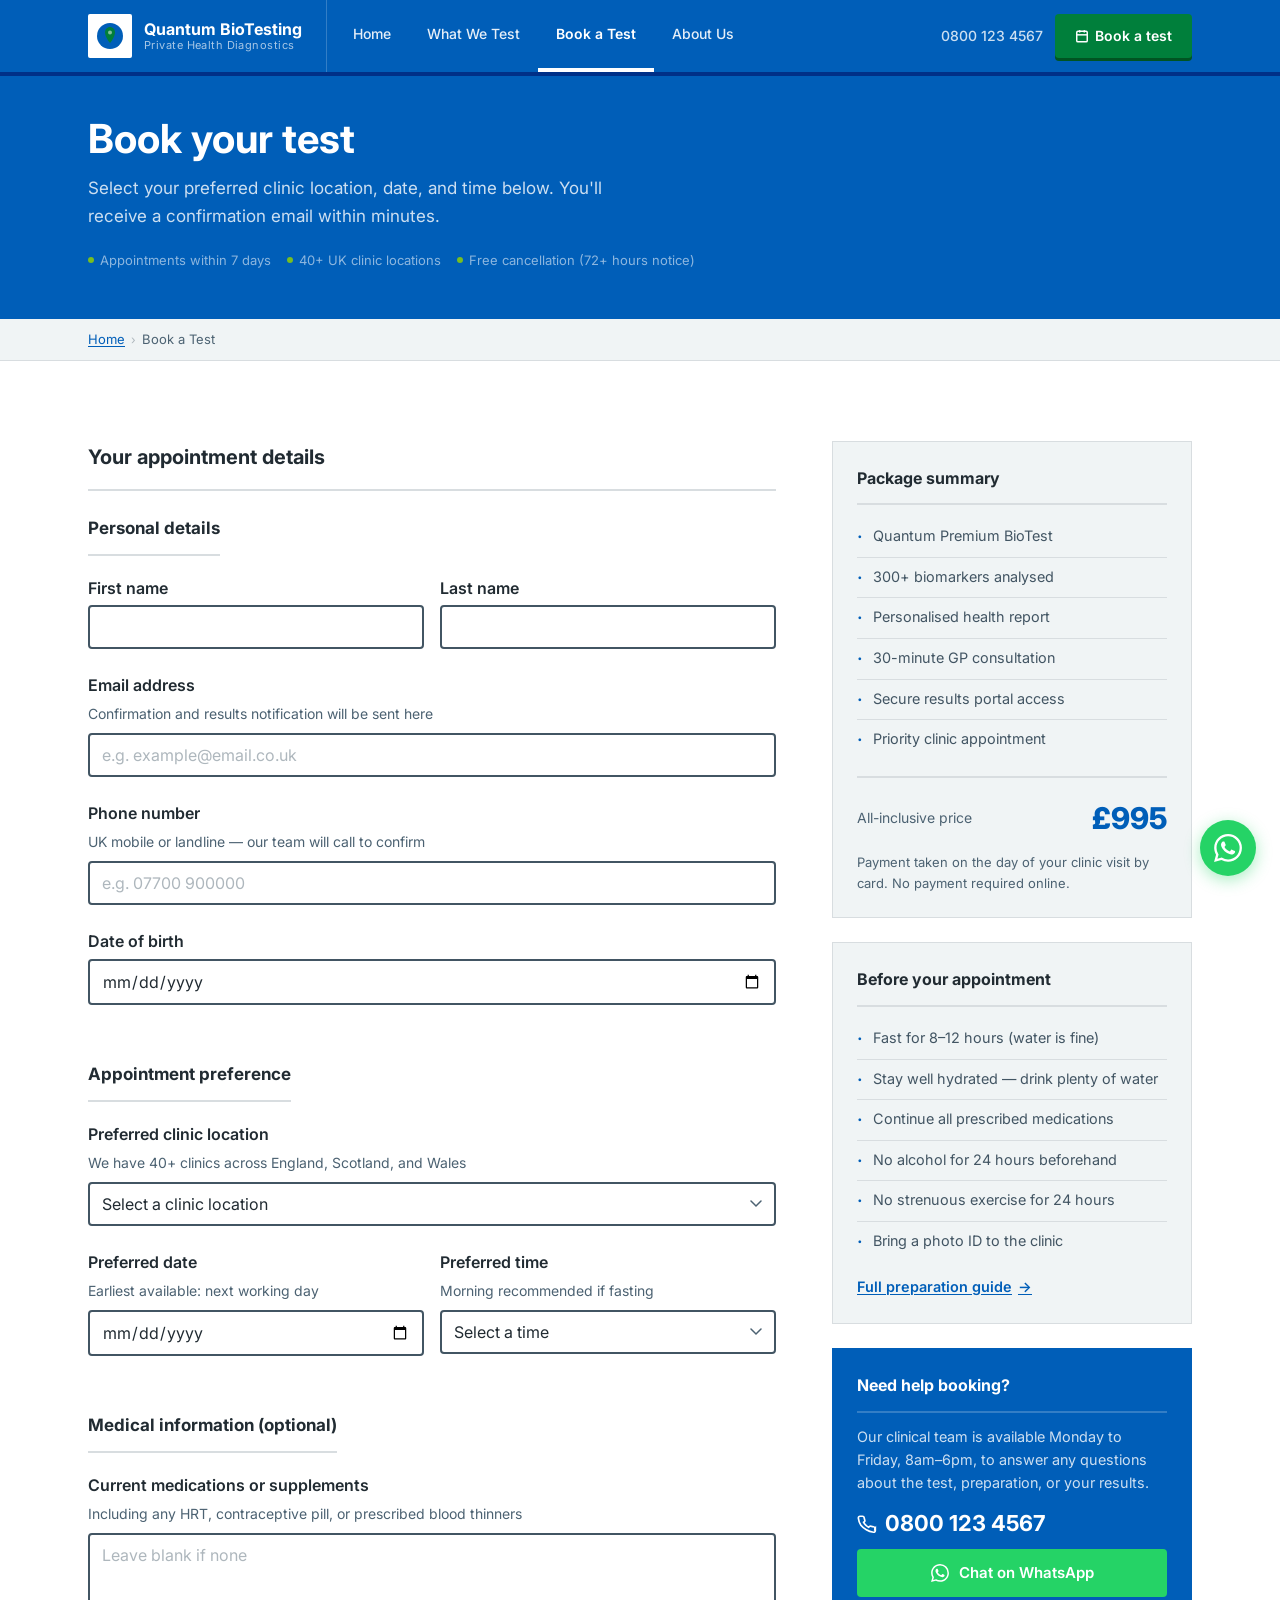
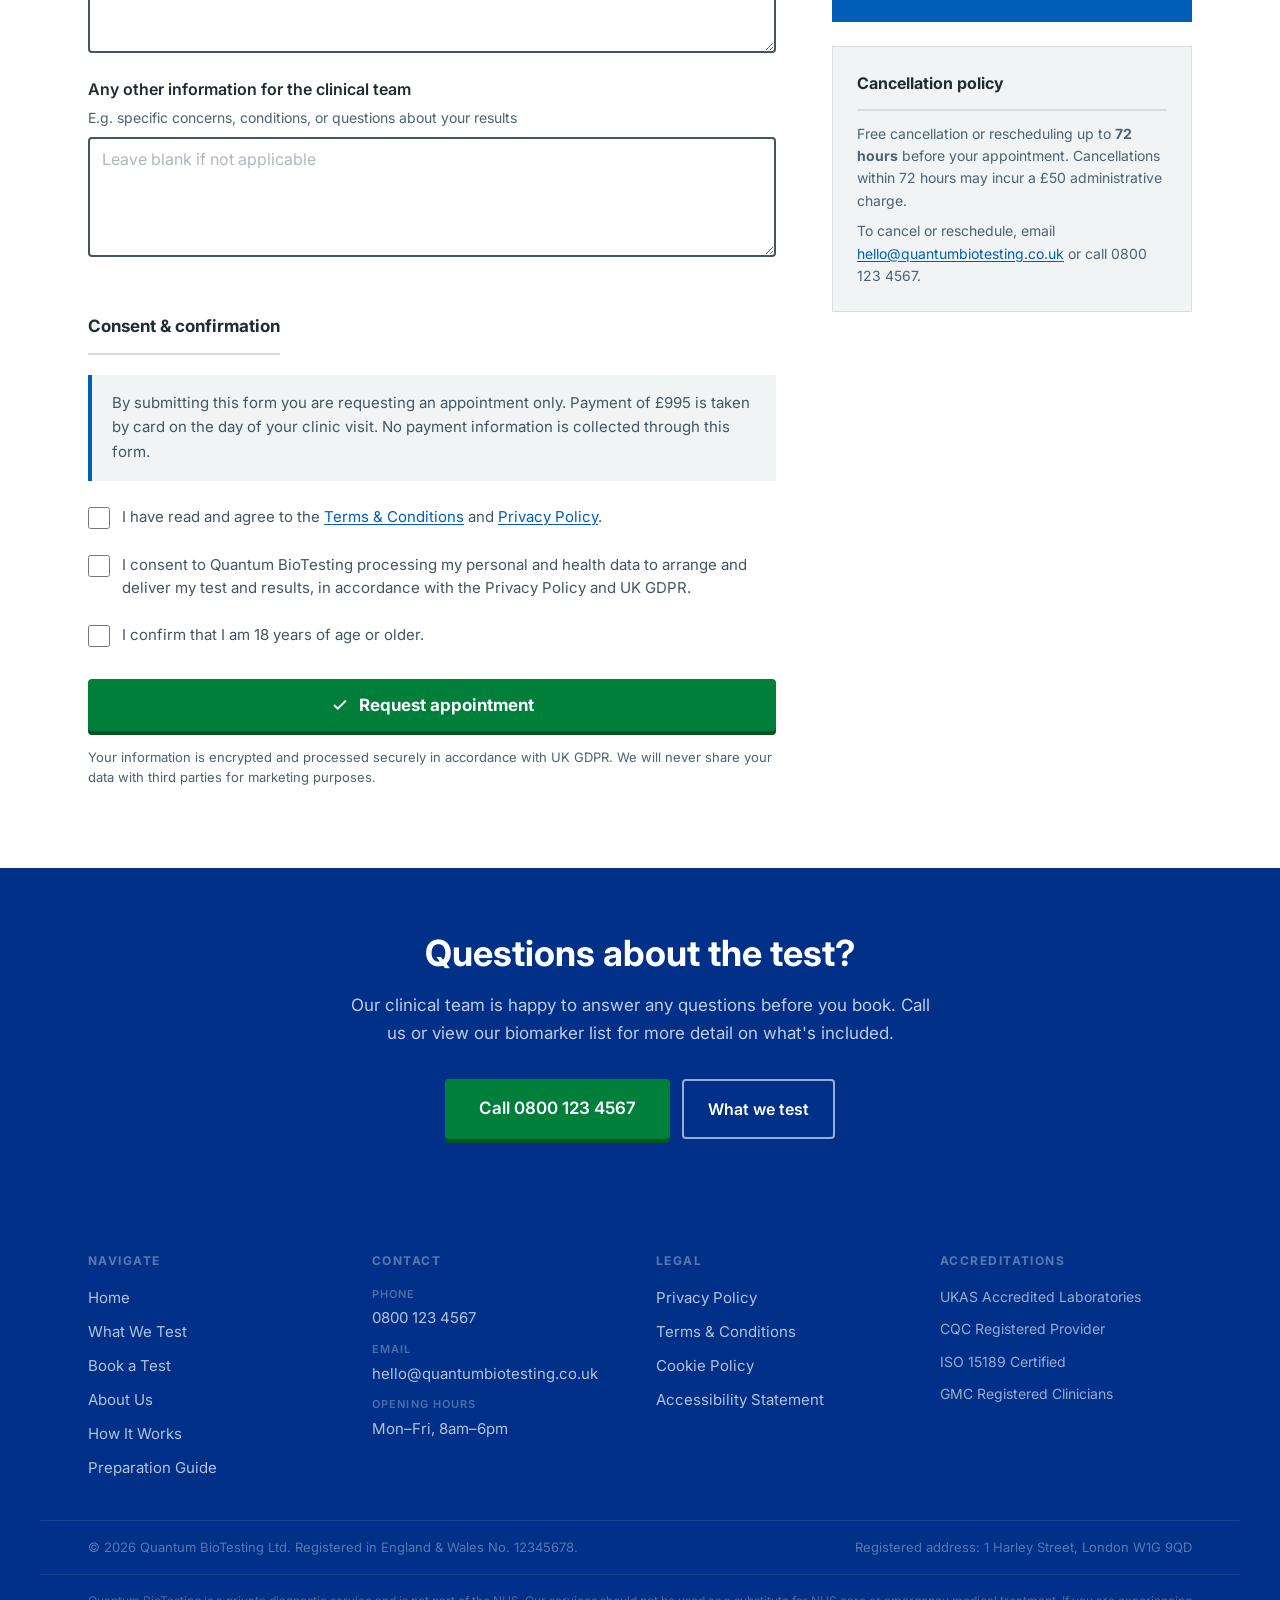
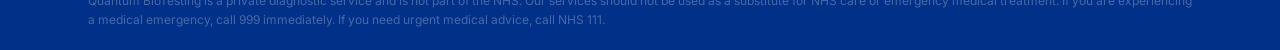
==== commit 03d09a35: "redesign: complete NHS aesthetic overhaul — blues, white, clinical gov-style" ====
--- a/book.html
+++ b/book.html
@@ -3,422 +3,451 @@
 <head>
   <meta charset="UTF-8">
   <meta name="viewport" content="width=device-width, initial-scale=1.0">
-
-  <!-- SEO -->
-  <title>Book Your Test | Quantum BioTesting — UK Health Diagnostics</title>
-  <meta name="description" content="Book your Quantum Premium BioTest at one of 40+ premium UK clinic locations. Complete the secure booking form and our team will confirm your appointment within hours.">
-  <meta name="keywords" content="book health test, biomarker blood test book, private health check UK, book diagnostics appointment">
+  <title>Book a Test | Quantum BioTesting — Secure Online Booking</title>
+  <meta name="description" content="Book your Quantum Premium BioTest online. Choose from 40+ UK clinic locations. 300+ biomarkers, results in 48–72 hours, GP consultation included. £995 all-inclusive.">
   <link rel="canonical" href="https://quantumbiotesting.co.uk/book.html">
-
-  <!-- Open Graph -->
-  <meta property="og:type" content="website">
-  <meta property="og:title" content="Book Your Test | Quantum BioTesting">
-  <meta property="og:description" content="Book your comprehensive health diagnostic at a premium UK clinic. 300+ biomarkers. Results in 48–72 hours.">
-
-  <!-- Favicon -->
-  <link rel="icon" type="image/svg+xml" href="data:image/svg+xml,%3Csvg xmlns='http://www.w3.org/2000/svg' viewBox='0 0 32 32'%3E%3Ccircle cx='16' cy='16' r='16' fill='%230B1F3A'/%3E%3Cpath d='M16 6c-3 0-5.5 2.5-5.5 5.5 0 6 5.5 12 5.5 12s5.5-6 5.5-12C21.5 8.5 19 6 16 6z' fill='%23E63946'/%3E%3C/svg%3E">
-
-  <!-- Stylesheet -->
+  <link rel="icon" type="image/svg+xml" href="data:image/svg+xml,%3Csvg xmlns='http://www.w3.org/2000/svg' viewBox='0 0 32 32'%3E%3Ccircle cx='16' cy='16' r='16' fill='%23005EB8'/%3E%3Cpath d='M16 6c-2.8 0-5 2.3-5 5.2C11 16 16 22 16 22s5-6 5-10.8C21 8.3 18.8 6 16 6z' fill='%23007F3B'/%3E%3C/svg%3E">
   <link rel="stylesheet" href="assets/css/style.css">
-
-  <!-- Preconnect -->
   <link rel="preconnect" href="https://fonts.googleapis.com">
   <link rel="preconnect" href="https://fonts.gstatic.com" crossorigin>
 </head>
 <body>
 
-<!-- ── Announcement Bar ─────────────────────────────────────── -->
-<div class="announce-bar" role="banner">
-  <p>
-    <span class="accent">Fast:</span> Appointments typically confirmed within 2 hours&nbsp;
-    <span class="dot"></span>&nbsp;
-    40+ Premium Clinic Locations&nbsp;
-    <span class="dot"></span>&nbsp;
-    Secure Booking
-  </p>
-</div>
-
-<!-- ── Navigation ──────────────────────────────────────────── -->
-<nav class="site-nav" id="site-nav" role="navigation" aria-label="Main navigation">
-  <div class="nav-inner">
-    <div class="nav-logo-wrap">
-      <a href="index.html" class="site-logo" aria-label="Quantum BioTesting — Home">
-        <svg class="logo-icon" viewBox="0 0 34 34" fill="none" aria-hidden="true">
-          <circle cx="17" cy="17" r="17" fill="#0B1F3A"/>
-          <path d="M17 7C13.5 7 10.5 10 10.5 13.5C10.5 20.5 17 27 17 27C17 27 23.5 20.5 23.5 13.5C23.5 10 20.5 7 17 7Z" fill="#E63946"/>
-          <circle cx="17" cy="13.5" r="2.5" fill="white" opacity="0.6"/>
+<!-- ── Header ─────────────────────────────────────────────── -->
+<header class="site-header" role="banner">
+  <div class="header-inner">
+    <a href="index.html" class="header-logo" aria-label="Quantum BioTesting — return to homepage">
+      <div class="logo-tile" aria-hidden="true">
+        <svg viewBox="0 0 26 26" fill="none">
+          <circle cx="13" cy="13" r="13" fill="#005EB8"/>
+          <path d="M13 4C10.2 4 8 6.3 8 9.2C8 14 13 20 13 20C13 20 18 14 18 9.2C18 6.3 15.8 4 13 4Z" fill="#007F3B"/>
+          <circle cx="13" cy="9.5" r="2" fill="white" opacity="0.5"/>
         </svg>
-        <span class="logo-text">Quantum B<span class="drop-i">i</span>oTesting</span>
+      </div>
+      <div class="logo-text-wrap">
+        <span class="logo-name">Quantum BioTesting</span>
+        <span class="logo-sub">Private Health Diagnostics</span>
+      </div>
+    </a>
+
+    <nav class="header-nav" role="navigation" aria-label="Main navigation">
+      <a href="index.html">Home</a>
+      <a href="testing.html">What We Test</a>
+      <a href="book.html" class="active">Book a Test</a>
+      <a href="index.html#about">About Us</a>
+    </nav>
+
+    <div class="header-actions">
+      <a href="tel:08001234567" class="header-phone">0800 123 4567</a>
+      <a href="book.html" class="btn-book-header">
+        <svg width="14" height="14" viewBox="0 0 24 24" fill="none" stroke="currentColor" stroke-width="2.5" aria-hidden="true"><rect x="3" y="4" width="18" height="18" rx="2"/><line x1="16" y1="2" x2="16" y2="6"/><line x1="8" y1="2" x2="8" y2="6"/><line x1="3" y1="10" x2="21" y2="10"/></svg>
+        Book a test
       </a>
-    </div>
-    <div class="nav-links">
-      <a href="index.html">Home</a>
-      <a href="testing.html">Our Testing</a>
-      <a href="book.html" class="active">Book Now</a>
-      <a href="index.html#about">About</a>
-    </div>
-    <div class="nav-actions">
-      <span class="nav-phone">0800 123 4567</span>
-      <a href="book.html" class="btn-nav-book">
-        Book Your Test
-        <span class="dot"></span>
-      </a>
-      <button class="nav-hamburger" id="hamburger" aria-label="Open menu" aria-expanded="false" aria-controls="mobile-menu">
-        <span></span>
+      <button class="header-hamburger" id="hamburger" aria-label="Open navigation menu" aria-expanded="false" aria-controls="mobile-nav">
+        <span class="ham-bar"></span>
       </button>
     </div>
   </div>
+</header>
+
+<nav class="mobile-nav" id="mobile-nav" role="navigation" aria-label="Mobile navigation" aria-hidden="true">
+  <a href="index.html">Home</a>
+  <a href="testing.html">What We Test</a>
+  <a href="book.html">Book a Test</a>
+  <a href="index.html#about">About Us</a>
+  <a href="book.html" class="mob-book">Book a test — from £995</a>
 </nav>
 
-<!-- ── Mobile Menu ──────────────────────────────────────────── -->
-<div class="mobile-menu" id="mobile-menu" role="dialog" aria-label="Mobile navigation" aria-hidden="true">
-  <a href="index.html">Home <span>↗</span></a>
-  <a href="testing.html">Our Testing <span>↗</span></a>
-  <a href="book.html">Book Now <span>↗</span></a>
-  <a href="index.html#about">About <span>↗</span></a>
-  <a href="book.html" class="mobile-book-btn">Book Your Test <span>→</span></a>
-</div>
-
-<main class="page-body">
-
-  <!-- ── Booking Hero ────────────────────────────────────────── -->
-  <section class="legal-hero" style="padding-bottom:60px" aria-labelledby="booking-hero-heading">
+<main id="main-content">
+
+  <!-- ── Page Hero ────────────────────────────────────────── -->
+  <div class="page-hero" aria-labelledby="page-heading">
     <div class="container">
-      <p class="overline overline-light fade-up" style="margin-bottom:20px">Secure Booking</p>
-      <h1 class="section-title light fade-up fade-up-delay-1" id="booking-hero-heading">
-        BOOK YOUR<br><span style="color:var(--blue)">TEST.</span>
-      </h1>
-      <p class="section-subtitle light fade-up fade-up-delay-2" style="margin-top:20px">
-        Complete the form below and our team will confirm your appointment within 2 hours. Priority slots always available.
-      </p>
-      <div style="display:flex;flex-wrap:wrap;gap:24px;margin-top:40px" class="fade-up fade-up-delay-3">
-        <div style="display:flex;align-items:center;gap:8px">
-          <span style="display:block;width:8px;height:8px;border-radius:50%;background:var(--blue)"></span>
-          <span style="font-size:11px;font-weight:600;letter-spacing:0.14em;text-transform:uppercase;color:rgba(255,255,255,0.45)">Secure &amp; Confidential</span>
-        </div>
-        <div style="display:flex;align-items:center;gap:8px">
-          <span style="display:block;width:8px;height:8px;border-radius:50%;background:var(--blue)"></span>
-          <span style="font-size:11px;font-weight:600;letter-spacing:0.14em;text-transform:uppercase;color:rgba(255,255,255,0.45)">Confirmed Within 2 Hours</span>
-        </div>
-        <div style="display:flex;align-items:center;gap:8px">
-          <span style="display:block;width:8px;height:8px;border-radius:50%;background:var(--blue)"></span>
-          <span style="font-size:11px;font-weight:600;letter-spacing:0.14em;text-transform:uppercase;color:rgba(255,255,255,0.45)">Free Cancellation</span>
-        </div>
-      </div>
-    </div>
-  </section>
-
-  <!-- ── Booking Form Section ───────────────────────────────── -->
-  <section class="section" style="padding-top:64px" aria-labelledby="booking-form-heading">
+      <h1 id="page-heading">Book your test</h1>
+      <p>Select your preferred clinic location, date, and time below. You'll receive a confirmation email within minutes.</p>
+      <div class="page-hero-meta">
+        <span>Appointments within 7 days</span>
+        <span>40+ UK clinic locations</span>
+        <span>Free cancellation (72+ hours notice)</span>
+      </div>
+    </div>
+  </div>
+
+  <!-- ── Breadcrumb ────────────────────────────────────────── -->
+  <nav class="breadcrumb" aria-label="Breadcrumb">
+    <div class="breadcrumb-inner">
+      <div class="bc-item"><a href="index.html">Home</a></div>
+      <span class="bc-sep">›</span>
+      <div class="bc-item" aria-current="page">Book a Test</div>
+    </div>
+  </nav>
+
+  <!-- ── Booking Content ──────────────────────────────────── -->
+  <section class="section" aria-labelledby="booking-heading">
     <div class="container">
       <div class="booking-grid">
 
-        <!-- Form -->
+        <!-- Form Column -->
         <div>
-          <h2 class="sr-only" id="booking-form-heading">Booking Request Form</h2>
-
-          <!-- Success Message (hidden by default) -->
+          <h2 id="booking-heading" style="font-size:1.25rem;font-weight:700;color:var(--nhs-black);margin-bottom:24px;padding-bottom:16px;border-bottom:2px solid var(--nhs-border)">Your appointment details</h2>
+
+          <!-- Booking success message (hidden, shown on JS submit) -->
           <div class="booking-success" id="booking-success" role="alert" aria-live="polite">
             <div class="success-icon" aria-hidden="true">
-              <svg width="32" height="32" viewBox="0 0 24 24" fill="none" stroke="currentColor" stroke-width="2.5">
-                <polyline points="20 6 9 17 4 12"/>
-              </svg>
+              <svg width="28" height="28" viewBox="0 0 24 24" fill="none" stroke="currentColor" stroke-width="2.5"><polyline points="20 6 9 17 4 12"/></svg>
             </div>
-            <h3 class="success-title">Booking Request Received</h3>
-            <p class="success-body">
-              We've received your request and will confirm your appointment shortly.<br><br>
-              You'll receive a confirmation email within the next 2 hours. If you have an urgent query, please call us on <strong>0800 123 4567</strong> or message us on WhatsApp.
-            </p>
-            <div style="margin-top:28px;padding:20px 24px;background:var(--grey-light);text-align:left">
-              <p style="font-size:11px;font-weight:700;letter-spacing:0.15em;text-transform:uppercase;color:var(--navy);margin-bottom:12px">What Happens Next</p>
-              <div style="display:flex;flex-direction:column;gap:8px">
-                <div style="display:flex;align-items:center;gap:10px">
-                  <span style="display:block;width:6px;height:6px;border-radius:50%;background:var(--blue);flex-shrink:0"></span>
-                  <span style="font-size:13px;color:var(--grey-mid)">Confirmation email sent within 2 hours</span>
-                </div>
-                <div style="display:flex;align-items:center;gap:10px">
-                  <span style="display:block;width:6px;height:6px;border-radius:50%;background:var(--blue);flex-shrink:0"></span>
-                  <span style="font-size:13px;color:var(--grey-mid)">Appointment reminder 24 hours before</span>
-                </div>
-                <div style="display:flex;align-items:center;gap:10px">
-                  <span style="display:block;width:6px;height:6px;border-radius:50%;background:var(--blue);flex-shrink:0"></span>
-                  <span style="font-size:13px;color:var(--grey-mid)">Results delivered within 48–72 hours</span>
-                </div>
-              </div>
+            <h3>Appointment request received</h3>
+            <p>Thank you for booking with Quantum BioTesting. A confirmation email has been sent to the address you provided. A member of our clinical team will contact you within 24 hours to confirm your appointment.</p>
+            <div class="next-steps">
+              <h4>What happens next</h4>
+              <ul>
+                <li>Check your inbox for a confirmation email (and spam folder)</li>
+                <li>Our team will call to confirm your appointment time</li>
+                <li>Fast for 8–12 hours before your appointment (water only)</li>
+                <li>Bring a photo ID to your clinic visit</li>
+                <li>Results are available in your secure portal within 48–72 hours</li>
+              </ul>
             </div>
           </div>
 
-          <!-- Booking Form -->
+          <!-- Booking form -->
           <form id="booking-form" novalidate aria-label="Appointment booking form">
-            <h3 class="form-section-title">Your Details</h3>
-
-            <div class="form-grid-2">
-              <div class="form-group">
-                <label for="first-name" class="form-label">First Name <span style="color:var(--red)" aria-label="required">*</span></label>
-                <input type="text" id="first-name" name="firstName" class="form-control" placeholder="John" required autocomplete="given-name" aria-required="true">
-                <span class="form-error" id="error-firstName" role="alert" aria-live="polite" style="font-size:11px;color:var(--red);margin-top:4px;display:none"></span>
-              </div>
-              <div class="form-group">
-                <label for="last-name" class="form-label">Last Name <span style="color:var(--red)" aria-label="required">*</span></label>
-                <input type="text" id="last-name" name="lastName" class="form-control" placeholder="Smith" required autocomplete="family-name" aria-required="true">
-                <span class="form-error" id="error-lastName" role="alert" aria-live="polite" style="font-size:11px;color:var(--red);margin-top:4px;display:none"></span>
-              </div>
-            </div>
-
-            <div class="form-group">
-              <label for="email" class="form-label">Email Address <span style="color:var(--red)" aria-label="required">*</span></label>
-              <input type="email" id="email" name="email" class="form-control" placeholder="john.smith@email.com" required autocomplete="email" aria-required="true">
-              <span class="form-error" id="error-email" role="alert" aria-live="polite" style="font-size:11px;color:var(--red);margin-top:4px;display:none"></span>
-            </div>
-
-            <div class="form-group">
-              <label for="phone" class="form-label">Phone Number <span style="color:var(--red)" aria-label="required">*</span></label>
-              <input type="tel" id="phone" name="phone" class="form-control" placeholder="07700 900 000" required autocomplete="tel" aria-required="true">
-              <span class="form-error" id="error-phone" role="alert" aria-live="polite" style="font-size:11px;color:var(--red);margin-top:4px;display:none"></span>
-            </div>
-
-            <h3 class="form-section-title" style="margin-top:36px">Appointment Details</h3>
-
-            <div class="form-group">
-              <label for="location" class="form-label">Preferred Location <span style="color:var(--red)" aria-label="required">*</span></label>
-              <select id="location" name="location" class="form-control" required aria-required="true">
-                <option value="" disabled selected>Select nearest clinic location</option>
-                <optgroup label="London &amp; South East">
-                  <option value="london-city">London — City (EC2)</option>
-                  <option value="london-harley">London — Harley Street (W1G)</option>
-                  <option value="london-canary">London — Canary Wharf (E14)</option>
-                  <option value="london-kensington">London — Kensington (W8)</option>
-                  <option value="london-richmond">London — Richmond (TW9)</option>
-                  <option value="surrey-guildford">Surrey — Guildford</option>
-                  <option value="kent-sevenoaks">Kent — Sevenoaks</option>
-                  <option value="essex-chelmsford">Essex — Chelmsford</option>
-                </optgroup>
-                <optgroup label="Midlands">
-                  <option value="birmingham">Birmingham — City Centre</option>
-                  <option value="birmingham-solihull">Birmingham — Solihull</option>
-                  <option value="leicester">Leicester — City Centre</option>
-                  <option value="nottingham">Nottingham — City Centre</option>
-                  <option value="coventry">Coventry</option>
-                </optgroup>
-                <optgroup label="North West">
-                  <option value="manchester-city">Manchester — City Centre</option>
-                  <option value="manchester-salford">Manchester — Salford Quays</option>
-                  <option value="liverpool">Liverpool — City Centre</option>
-                  <option value="leeds">Leeds — City Centre</option>
-                  <option value="chester">Chester</option>
-                </optgroup>
-                <optgroup label="North East">
-                  <option value="sheffield">Sheffield</option>
-                  <option value="newcastle">Newcastle upon Tyne</option>
-                  <option value="york">York</option>
-                </optgroup>
-                <optgroup label="Scotland">
-                  <option value="edinburgh">Edinburgh — City Centre</option>
-                  <option value="glasgow">Glasgow — City Centre</option>
-                </optgroup>
-                <optgroup label="Wales">
-                  <option value="cardiff">Cardiff — City Centre</option>
-                </optgroup>
-                <optgroup label="South West">
-                  <option value="bristol">Bristol — City Centre</option>
-                  <option value="bath">Bath</option>
-                  <option value="exeter">Exeter</option>
-                </optgroup>
-                <optgroup label="East of England">
-                  <option value="cambridge">Cambridge</option>
-                  <option value="norwich">Norwich</option>
-                </optgroup>
-              </select>
-              <span class="form-error" id="error-location" role="alert" aria-live="polite" style="font-size:11px;color:var(--red);margin-top:4px;display:none"></span>
-            </div>
-
-            <div class="form-grid-2">
-              <div class="form-group">
-                <label for="date" class="form-label">Preferred Date <span style="color:var(--red)" aria-label="required">*</span></label>
-                <input type="date" id="date" name="date" class="form-control" required aria-required="true">
-                <span class="form-error" id="error-date" role="alert" aria-live="polite" style="font-size:11px;color:var(--red);margin-top:4px;display:none"></span>
-              </div>
-              <div class="form-group">
-                <label for="time" class="form-label">Preferred Time</label>
-                <select id="time" name="time" class="form-control">
-                  <option value="" disabled selected>Select time</option>
-                  <option value="08:00">8:00 AM</option>
-                  <option value="09:00">9:00 AM</option>
-                  <option value="10:00">10:00 AM</option>
-                  <option value="11:00">11:00 AM</option>
-                  <option value="12:00">12:00 PM</option>
-                  <option value="13:00">1:00 PM</option>
-                  <option value="14:00">2:00 PM</option>
-                  <option value="15:00">3:00 PM</option>
-                  <option value="16:00">4:00 PM</option>
+
+            <fieldset style="border:none;padding:0;margin-bottom:32px">
+              <legend class="form-section-head">Personal details</legend>
+
+              <div class="form-row-2">
+                <div class="form-group">
+                  <label class="form-label" for="first-name">First name</label>
+                  <input type="text" id="first-name" name="first_name" class="form-control" autocomplete="given-name" required>
+                  <span class="form-error-msg" id="first-name-error">Please enter your first name</span>
+                </div>
+                <div class="form-group">
+                  <label class="form-label" for="last-name">Last name</label>
+                  <input type="text" id="last-name" name="last_name" class="form-control" autocomplete="family-name" required>
+                  <span class="form-error-msg" id="last-name-error">Please enter your last name</span>
+                </div>
+              </div>
+
+              <div class="form-group">
+                <label class="form-label" for="email">Email address</label>
+                <span class="form-hint">Confirmation and results notification will be sent here</span>
+                <input type="email" id="email" name="email" class="form-control" autocomplete="email" required placeholder="e.g. example@email.co.uk">
+                <span class="form-error-msg" id="email-error">Please enter a valid email address</span>
+              </div>
+
+              <div class="form-group">
+                <label class="form-label" for="phone">Phone number</label>
+                <span class="form-hint">UK mobile or landline — our team will call to confirm</span>
+                <input type="tel" id="phone" name="phone" class="form-control" autocomplete="tel" required placeholder="e.g. 07700 900000">
+                <span class="form-error-msg" id="phone-error">Please enter a valid UK phone number</span>
+              </div>
+
+              <div class="form-group">
+                <label class="form-label" for="dob">Date of birth</label>
+                <input type="date" id="dob" name="dob" class="form-control" autocomplete="bday" required>
+                <span class="form-error-msg" id="dob-error">Please enter your date of birth</span>
+              </div>
+            </fieldset>
+
+            <fieldset style="border:none;padding:0;margin-bottom:32px">
+              <legend class="form-section-head">Appointment preference</legend>
+
+              <div class="form-group">
+                <label class="form-label" for="location">Preferred clinic location</label>
+                <span class="form-hint">We have 40+ clinics across England, Scotland, and Wales</span>
+                <select id="location" name="location" class="form-control" required>
+                  <option value="" disabled selected>Select a clinic location</option>
+                  <optgroup label="London">
+                    <option>Harley Street, London W1</option>
+                    <option>Chelsea, London SW3</option>
+                    <option>Canary Wharf, London E14</option>
+                    <option>Wimbledon, London SW19</option>
+                    <option>Hampstead, London NW3</option>
+                  </optgroup>
+                  <optgroup label="South East England">
+                    <option>Brighton</option>
+                    <option>Guildford</option>
+                    <option>Canterbury</option>
+                    <option>Oxford</option>
+                    <option>Reading</option>
+                    <option>Sevenoaks</option>
+                    <option>Tunbridge Wells</option>
+                  </optgroup>
+                  <optgroup label="South West England">
+                    <option>Bristol</option>
+                    <option>Bath</option>
+                    <option>Exeter</option>
+                    <option>Plymouth</option>
+                    <option>Cheltenham</option>
+                  </optgroup>
+                  <optgroup label="Midlands">
+                    <option>Birmingham</option>
+                    <option>Nottingham</option>
+                    <option>Leicester</option>
+                    <option>Derby</option>
+                    <option>Coventry</option>
+                    <option>Stratford-upon-Avon</option>
+                  </optgroup>
+                  <optgroup label="North of England">
+                    <option>Manchester</option>
+                    <option>Liverpool</option>
+                    <option>Leeds</option>
+                    <option>Sheffield</option>
+                    <option>Newcastle upon Tyne</option>
+                    <option>Harrogate</option>
+                    <option>Chester</option>
+                    <option>York</option>
+                  </optgroup>
+                  <optgroup label="East of England">
+                    <option>Cambridge</option>
+                    <option>Norwich</option>
+                    <option>Ipswich</option>
+                    <option>Peterborough</option>
+                  </optgroup>
+                  <optgroup label="Scotland">
+                    <option>Edinburgh</option>
+                    <option>Glasgow</option>
+                    <option>Aberdeen</option>
+                    <option>Inverness</option>
+                  </optgroup>
+                  <optgroup label="Wales">
+                    <option>Cardiff</option>
+                    <option>Swansea</option>
+                  </optgroup>
                 </select>
-              </div>
-            </div>
-
-            <div class="form-group">
-              <label for="notes" class="form-label">Additional Notes <span style="color:var(--grey);font-weight:400;text-transform:none;letter-spacing:0">(optional)</span></label>
-              <textarea
-                id="notes"
-                name="notes"
-                class="form-control"
-                rows="4"
-                placeholder="Any specific health concerns, current medications, accessibility requirements, or questions for our clinical team..."
-              ></textarea>
-            </div>
-
-            <!-- Privacy -->
-            <div style="display:flex;align-items:flex-start;gap:12px;margin:4px 0 24px" class="form-group">
-              <input type="checkbox" id="consent" name="consent" style="width:18px;height:18px;flex-shrink:0;margin-top:2px;accent-color:var(--navy)" required aria-required="true">
-              <label for="consent" style="font-size:12px;color:var(--grey-mid);line-height:1.6;cursor:pointer">
-                I agree to Quantum BioTesting's <a href="privacy.html" style="color:var(--blue);text-decoration:underline">Privacy Policy</a> and <a href="terms.html" style="color:var(--blue);text-decoration:underline">Terms &amp; Conditions</a>. I consent to my personal data being processed for the purposes of booking and receiving health diagnostic services.
-              </label>
-            </div>
-            <span class="form-error" id="error-consent" role="alert" aria-live="polite" style="font-size:11px;color:var(--red);margin-top:-16px;margin-bottom:16px;display:none"></span>
-
-            <button type="submit" class="form-submit" id="submit-btn">
-              Submit Booking Request
-              <span style="font-size:18px">→</span>
+                <span class="form-error-msg" id="location-error">Please select a clinic location</span>
+              </div>
+
+              <div class="form-row-2">
+                <div class="form-group">
+                  <label class="form-label" for="appt-date">Preferred date</label>
+                  <span class="form-hint">Earliest available: next working day</span>
+                  <input type="date" id="appt-date" name="appt_date" class="form-control" required>
+                  <span class="form-error-msg" id="date-error">Please select an appointment date</span>
+                </div>
+                <div class="form-group">
+                  <label class="form-label" for="appt-time">Preferred time</label>
+                  <span class="form-hint">Morning recommended if fasting</span>
+                  <select id="appt-time" name="appt_time" class="form-control" required>
+                    <option value="" disabled selected>Select a time</option>
+                    <option value="0730">07:30</option>
+                    <option value="0800">08:00</option>
+                    <option value="0830">08:30</option>
+                    <option value="0900">09:00</option>
+                    <option value="0930">09:30</option>
+                    <option value="1000">10:00</option>
+                    <option value="1030">10:30</option>
+                    <option value="1100">11:00</option>
+                    <option value="1130">11:30</option>
+                    <option value="1200">12:00</option>
+                    <option value="1300">13:00</option>
+                    <option value="1400">14:00</option>
+                    <option value="1500">15:00</option>
+                    <option value="1600">16:00</option>
+                    <option value="1700">17:00</option>
+                  </select>
+                  <span class="form-error-msg" id="time-error">Please select a preferred time</span>
+                </div>
+              </div>
+            </fieldset>
+
+            <fieldset style="border:none;padding:0;margin-bottom:32px">
+              <legend class="form-section-head">Medical information (optional)</legend>
+
+              <div class="form-group">
+                <label class="form-label" for="medications">Current medications or supplements</label>
+                <span class="form-hint">Including any HRT, contraceptive pill, or prescribed blood thinners</span>
+                <textarea id="medications" name="medications" class="form-control" placeholder="Leave blank if none"></textarea>
+              </div>
+
+              <div class="form-group">
+                <label class="form-label" for="notes">Any other information for the clinical team</label>
+                <span class="form-hint">E.g. specific concerns, conditions, or questions about your results</span>
+                <textarea id="notes" name="notes" class="form-control" placeholder="Leave blank if not applicable"></textarea>
+              </div>
+            </fieldset>
+
+            <fieldset style="border:none;padding:0;margin-bottom:8px">
+              <legend class="form-section-head">Consent &amp; confirmation</legend>
+
+              <div class="inset-text" style="margin-bottom:24px">
+                <p>By submitting this form you are requesting an appointment only. Payment of £995 is taken by card on the day of your clinic visit. No payment information is collected through this form.</p>
+              </div>
+
+              <div class="form-group">
+                <div class="form-checkbox-row">
+                  <input type="checkbox" id="consent-terms" class="form-checkbox" required>
+                  <label class="form-checkbox-lbl" for="consent-terms">
+                    I have read and agree to the <a href="terms.html" target="_blank">Terms &amp; Conditions</a> and <a href="privacy.html" target="_blank">Privacy Policy</a>.
+                  </label>
+                </div>
+                <span class="form-error-msg" id="consent-error">You must agree to the terms and conditions to proceed</span>
+              </div>
+
+              <div class="form-group">
+                <div class="form-checkbox-row">
+                  <input type="checkbox" id="consent-data" class="form-checkbox" required>
+                  <label class="form-checkbox-lbl" for="consent-data">
+                    I consent to Quantum BioTesting processing my personal and health data to arrange and deliver my test and results, in accordance with the Privacy Policy and UK GDPR.
+                  </label>
+                </div>
+                <span class="form-error-msg" id="data-error">You must give consent to process health data to continue</span>
+              </div>
+
+              <div class="form-group">
+                <div class="form-checkbox-row">
+                  <input type="checkbox" id="consent-age" class="form-checkbox" required>
+                  <label class="form-checkbox-lbl" for="consent-age">
+                    I confirm that I am 18 years of age or older.
+                  </label>
+                </div>
+                <span class="form-error-msg" id="age-error">You must be 18 or older to use this service</span>
+              </div>
+            </fieldset>
+
+            <button type="submit" class="form-submit" id="form-submit">
+              <svg width="18" height="18" viewBox="0 0 24 24" fill="none" stroke="currentColor" stroke-width="2.5" aria-hidden="true"><polyline points="20 6 9 17 4 12"/></svg>
+              Request appointment
             </button>
 
-            <p style="font-size:11px;color:var(--grey);margin-top:16px;line-height:1.6">
-              <svg width="12" height="12" viewBox="0 0 24 24" fill="none" stroke="currentColor" stroke-width="2" style="display:inline;vertical-align:middle;margin-right:4px" aria-hidden="true"><rect x="3" y="11" width="18" height="11" rx="2"/><path d="M7 11V7a5 5 0 0 1 10 0v4"/></svg>
-              Your data is encrypted and processed securely. We will never sell or share your personal information. View our <a href="privacy.html" style="color:var(--blue)">Privacy Policy</a>.
+            <p style="font-size:0.8125rem;color:var(--nhs-m-grey);margin-top:16px;line-height:1.55">
+              Your information is encrypted and processed securely in accordance with UK GDPR. We will never share your data with third parties for marketing purposes.
             </p>
           </form>
         </div>
 
-        <!-- Sidebar -->
+        <!-- Sidebar Column -->
         <aside class="booking-sidebar" aria-label="Booking information">
 
-          <!-- Quick Contact -->
-          <div class="sidebar-card sidebar-card-navy">
-            <p class="sidebar-card-title">Prefer to Talk First?</p>
-            <p class="sidebar-card-body">Our clinical advisors are available Monday–Friday 8am–6pm to answer any questions before you book.</p>
-            <a href="tel:08001234567" class="phone-link" aria-label="Call us on 0800 123 4567">
-              <svg width="18" height="18" viewBox="0 0 24 24" fill="none" stroke="currentColor" stroke-width="1.5" aria-hidden="true"><path d="M22 16.92v3a2 2 0 0 1-2.18 2 19.79 19.79 0 0 1-8.63-3.07A19.5 19.5 0 0 1 4.69 13 19.79 19.79 0 0 1 1.61 4.4 2 2 0 0 1 3.6 2.2h3a2 2 0 0 1 2 1.72c.127.96.361 1.903.7 2.81a2 2 0 0 1-.45 2.11L7.91 9.91a16 16 0 0 0 6.09 6.09l.91-.91a2 2 0 0 1 2.11-.45c.907.339 1.85.573 2.81.7A2 2 0 0 1 22 16.92z"/></svg>
+          <div class="sidebar-box">
+            <h3>Package summary</h3>
+            <ul class="sidebar-items">
+              <li>Quantum Premium BioTest</li>
+              <li>300+ biomarkers analysed</li>
+              <li>Personalised health report</li>
+              <li>30-minute GP consultation</li>
+              <li>Secure results portal access</li>
+              <li>Priority clinic appointment</li>
+            </ul>
+            <div class="sidebar-price-row">
+              <span>All-inclusive price</span>
+              <strong>£995</strong>
+            </div>
+            <p style="font-size:0.8125rem;color:var(--nhs-m-grey);margin-top:10px">Payment taken on the day of your clinic visit by card. No payment required online.</p>
+          </div>
+
+          <div class="sidebar-box">
+            <h3>Before your appointment</h3>
+            <ul class="sidebar-items">
+              <li>Fast for 8–12 hours (water is fine)</li>
+              <li>Stay well hydrated — drink plenty of water</li>
+              <li>Continue all prescribed medications</li>
+              <li>No alcohol for 24 hours beforehand</li>
+              <li>No strenuous exercise for 24 hours</li>
+              <li>Bring a photo ID to the clinic</li>
+            </ul>
+            <div style="margin-top:12px">
+              <a href="index.html#preparation" class="action-link" style="font-size:0.9rem">Full preparation guide</a>
+            </div>
+          </div>
+
+          <div class="sidebar-box blue">
+            <h3>Need help booking?</h3>
+            <p>Our clinical team is available Monday to Friday, 8am–6pm, to answer any questions about the test, preparation, or your results.</p>
+            <a href="tel:08001234567" class="phone-big" aria-label="Call 0800 123 4567">
+              <svg width="20" height="20" viewBox="0 0 24 24" fill="none" stroke="currentColor" stroke-width="2" aria-hidden="true"><path d="M22 16.92v3a2 2 0 0 1-2.18 2 19.79 19.79 0 0 1-8.63-3.07A19.5 19.5 0 0 1 4.69 13.5 19.79 19.79 0 0 1 1.62 4.86 2 2 0 0 1 3.59 2.68h3a2 2 0 0 1 2 1.72 12.84 12.84 0 0 0 .7 2.81 2 2 0 0 1-.45 2.11L7.91 10a16 16 0 0 0 6 6l.92-.92a2 2 0 0 1 2.11-.45 12.84 12.84 0 0 0 2.81.7A2 2 0 0 1 21.5 17.5z"/></svg>
               0800 123 4567
             </a>
-            <a href="https://wa.me/447001234567?text=Hi%2C%20I%27d%20like%20to%20enquire%20about%20booking%20a%20Quantum%20BioTest." class="whatsapp-btn" target="_blank" rel="noopener noreferrer" aria-label="Message us on WhatsApp">
+            <a href="https://wa.me/447001234567?text=Hi%2C%20I%27d%20like%20help%20booking%20a%20Quantum%20BioTest." class="wa-cta" target="_blank" rel="noopener noreferrer">
               <svg width="18" height="18" viewBox="0 0 24 24" fill="currentColor" aria-hidden="true"><path d="M17.472 14.382c-.297-.149-1.758-.867-2.03-.967-.273-.099-.471-.148-.67.15-.197.297-.767.966-.94 1.164-.173.199-.347.223-.644.075-.297-.15-1.255-.463-2.39-1.475-.883-.788-1.48-1.761-1.653-2.059-.173-.297-.018-.458.13-.606.134-.133.298-.347.446-.52.149-.174.198-.298.298-.497.099-.198.05-.371-.025-.52-.075-.149-.669-1.612-.916-2.207-.242-.579-.487-.5-.669-.51-.173-.008-.371-.01-.57-.01-.198 0-.52.074-.792.372-.272.297-1.04 1.016-1.04 2.479 0 1.462 1.065 2.875 1.213 3.074.149.198 2.096 3.2 5.077 4.487.709.306 1.262.489 1.694.625.712.227 1.36.195 1.871.118.571-.085 1.758-.719 2.006-1.413.248-.694.248-1.289.173-1.413-.074-.124-.272-.198-.57-.347m-5.421 7.403h-.004a9.87 9.87 0 0 1-5.031-1.378l-.361-.214-3.741.982.998-3.648-.235-.374a9.86 9.86 0 0 1-1.51-5.26c.001-5.45 4.436-9.884 9.888-9.884 2.64 0 5.122 1.03 6.988 2.898a9.825 9.825 0 0 1 2.893 6.994c-.003 5.45-4.437 9.884-9.885 9.884m8.413-18.297A11.815 11.815 0 0 0 12.05 0C5.495 0 .16 5.335.157 11.892c0 2.096.547 4.142 1.588 5.945L.057 24l6.305-1.654a11.882 11.882 0 0 0 5.683 1.448h.005c6.554 0 11.89-5.335 11.893-11.893a11.821 11.821 0 0 0-3.48-8.413Z"/></svg>
-              WhatsApp Us
+              Chat on WhatsApp
             </a>
           </div>
 
-          <!-- What's Included -->
-          <div class="sidebar-card">
-            <p class="sidebar-card-title">Package Includes</p>
-            <ul class="prep-list" role="list">
-              <li role="listitem">300+ biomarkers analysed</li>
-              <li role="listitem">Personalised health report</li>
-              <li role="listitem">30-min GP consultation</li>
-              <li role="listitem">6-month repeat test</li>
-              <li role="listitem">24/7 results portal access</li>
-              <li role="listitem">Priority clinic appointment</li>
-            </ul>
-            <div style="margin-top:16px;padding-top:16px;border-top:1px solid var(--grey-border);display:flex;align-items:center;justify-content:space-between">
-              <span style="font-size:12px;color:var(--grey-mid)">Total Package Price</span>
-              <span style="font-family:var(--font-display);font-weight:900;font-size:28px;color:var(--navy)">£995</span>
-            </div>
+          <div class="sidebar-box">
+            <h3>Cancellation policy</h3>
+            <p style="font-size:0.875rem;color:var(--nhs-m-grey);line-height:1.6">Free cancellation or rescheduling up to <strong>72 hours</strong> before your appointment. Cancellations within 72 hours may incur a £50 administrative charge.</p>
+            <p style="font-size:0.875rem;color:var(--nhs-m-grey);line-height:1.6;margin-top:8px">To cancel or reschedule, email <a href="mailto:hello@quantumbiotesting.co.uk">hello@quantumbiotesting.co.uk</a> or call 0800 123 4567.</p>
           </div>
 
-          <!-- Preparation Reminders -->
-          <div class="sidebar-card">
-            <p class="sidebar-card-title">Before Your Appointment</p>
-            <ul class="prep-list" role="list">
-              <li role="listitem">Fast 8–12 hours before your test</li>
-              <li role="listitem">Drink plenty of still water</li>
-              <li role="listitem">Avoid alcohol for 24 hours prior</li>
-              <li role="listitem">Continue medications as normal</li>
-              <li role="listitem">Arrive 5 minutes early</li>
-            </ul>
-            <a href="index.html#preparation" style="display:inline-flex;align-items:center;gap:6px;font-size:12px;font-weight:600;color:var(--blue);margin-top:16px">
-              Full preparation guide →
-            </a>
-          </div>
-
-          <!-- Trust Badge -->
-          <div style="background:var(--off-white);border:1px solid var(--grey-border);padding:24px;display:flex;flex-direction:column;gap:16px">
-            <p style="font-size:10px;font-weight:700;letter-spacing:0.18em;text-transform:uppercase;color:var(--navy)">Certified &amp; Accredited</p>
-            <div style="display:grid;grid-template-columns:1fr 1fr;gap:12px">
-              <div style="text-align:center;padding:12px;background:white;border:1px solid var(--grey-border)">
-                <p style="font-family:var(--font-display);font-weight:900;font-size:18px;color:var(--navy)">UKAS</p>
-                <p style="font-size:9px;color:var(--grey);margin-top:2px">Accredited Labs</p>
-              </div>
-              <div style="text-align:center;padding:12px;background:white;border:1px solid var(--grey-border)">
-                <p style="font-family:var(--font-display);font-weight:900;font-size:18px;color:var(--navy)">CQC</p>
-                <p style="font-size:9px;color:var(--grey);margin-top:2px">Registered</p>
-              </div>
-              <div style="text-align:center;padding:12px;background:white;border:1px solid var(--grey-border)">
-                <p style="font-family:var(--font-display);font-weight:900;font-size:18px;color:var(--navy)">GMC</p>
-                <p style="font-size:9px;color:var(--grey);margin-top:2px">Clinicians</p>
-              </div>
-              <div style="text-align:center;padding:12px;background:white;border:1px solid var(--grey-border)">
-                <p style="font-family:var(--font-display);font-weight:900;font-size:18px;color:var(--navy)">ISO</p>
-                <p style="font-size:9px;color:var(--grey);margin-top:2px">15189 Certified</p>
-              </div>
-            </div>
-          </div>
-
         </aside>
-
       </div>
     </div>
   </section>
 
+  <!-- ── CTA ──────────────────────────────────────────────── -->
+  <section class="cta-section" aria-labelledby="cta-heading">
+    <div class="container cta-inner">
+      <h2 id="cta-heading">Questions about the test?</h2>
+      <p>Our clinical team is happy to answer any questions before you book. Call us or view our biomarker list for more detail on what's included.</p>
+      <div class="cta-btns">
+        <a href="tel:08001234567" class="btn btn-green btn-lg">Call 0800 123 4567</a>
+        <a href="testing.html" class="btn btn-outline-w">What we test</a>
+      </div>
+    </div>
+  </section>
+
 </main>
 
-<!-- ── Footer ────────────────────────────────────────────────── -->
+<!-- ── Footer ─────────────────────────────────────────────── -->
 <footer class="site-footer" role="contentinfo">
-  <div class="footer-brand-row">
-    <a href="index.html" class="footer-brand-name">QUANTUM <span>BIO</span>TESTING</a>
-    <a href="book.html" class="btn btn-primary">Book Test <span style="color:var(--blue)">→</span></a>
+  <div class="footer-top">
+    <div>
+      <p class="footer-col-head">Navigate</p>
+      <nav class="footer-links">
+        <a href="index.html">Home</a>
+        <a href="testing.html">What We Test</a>
+        <a href="book.html">Book a Test</a>
+        <a href="index.html#about">About Us</a>
+        <a href="index.html#how-it-works">How It Works</a>
+        <a href="index.html#preparation">Preparation Guide</a>
+      </nav>
+    </div>
+    <div>
+      <p class="footer-col-head">Contact</p>
+      <div class="footer-contact-row">
+        <span class="row-lbl">Phone</span>
+        <a href="tel:08001234567">0800 123 4567</a>
+      </div>
+      <div class="footer-contact-row">
+        <span class="row-lbl">Email</span>
+        <a href="mailto:hello@quantumbiotesting.co.uk">hello@quantumbiotesting.co.uk</a>
+      </div>
+      <div class="footer-contact-row">
+        <span class="row-lbl">Opening hours</span>
+        <span>Mon–Fri, 8am–6pm</span>
+      </div>
+    </div>
+    <div>
+      <p class="footer-col-head">Legal</p>
+      <nav class="footer-links">
+        <a href="privacy.html">Privacy Policy</a>
+        <a href="terms.html">Terms &amp; Conditions</a>
+        <a href="#">Cookie Policy</a>
+        <a href="#">Accessibility Statement</a>
+      </nav>
+    </div>
+    <div>
+      <p class="footer-col-head">Accreditations</p>
+      <div class="footer-links">
+        <span style="color:rgba(255,255,255,0.6);font-size:0.875rem">UKAS Accredited Laboratories</span>
+        <span style="color:rgba(255,255,255,0.6);font-size:0.875rem">CQC Registered Provider</span>
+        <span style="color:rgba(255,255,255,0.6);font-size:0.875rem">ISO 15189 Certified</span>
+        <span style="color:rgba(255,255,255,0.6);font-size:0.875rem">GMC Registered Clinicians</span>
+      </div>
+    </div>
   </div>
-  <div class="footer-table-wrap">
-    <table class="footer-table">
-      <thead>
-        <tr>
-          <th scope="col">MENU</th>
-          <th scope="col">CONTACT INFO</th>
-          <th scope="col">SOCIAL</th>
-          <th scope="col">LEGAL PAGES</th>
-        </tr>
-      </thead>
-      <tbody>
-        <tr>
-          <td class="td-blue"><a href="index.html">HOME</a></td>
-          <td>40+ Clinic Locations, UK</td>
-          <td><a href="#">Instagram</a></td>
-          <td><a href="privacy.html">Privacy Policy</a></td>
-        </tr>
-        <tr>
-          <td class="td-blue"><a href="testing.html">OUR TESTING</a></td>
-          <td><a href="mailto:hello@quantumbiotesting.co.uk">hello@quantumbiotesting.co.uk</a></td>
-          <td><a href="#">LinkedIn</a></td>
-          <td><a href="terms.html">Terms &amp; Conditions</a></td>
-        </tr>
-        <tr>
-          <td class="td-blue"><a href="book.html">BOOK NOW</a></td>
-          <td><a href="tel:08001234567">0800 123 4567</a></td>
-          <td><a href="#">Facebook</a></td>
-          <td><a href="#">Cookie Policy</a></td>
-        </tr>
-        <tr>
-          <td class="td-blue"><a href="index.html#about">ABOUT</a></td>
-          <td>Mon–Fri · 8am–6pm</td>
-          <td><a href="#">Twitter / X</a></td>
-          <td>&nbsp;</td>
-        </tr>
-      </tbody>
-    </table>
+  <div class="footer-bottom">
+    <p>© <span id="footer-year">2026</span> Quantum BioTesting Ltd. Registered in England &amp; Wales No. 12345678.</p>
+    <p>Registered address: 1 Harley Street, London W1G 9QD</p>
   </div>
-  <div class="footer-copyright">
-    <p>© <span id="footer-year">2026</span> Quantum BioTesting Ltd. All rights reserved.</p>
-    <p>Quantum BioTesting is not a substitute for NHS or emergency medical care.</p>
+  <div class="footer-disclaimer">
+    <p>Quantum BioTesting is a private diagnostic service and is not part of the NHS. Our services should not be used as a substitute for NHS care or emergency medical treatment. If you are experiencing a medical emergency, call 999 immediately. If you need urgent medical advice, call NHS 111.</p>
   </div>
 </footer>
 
-<!-- ── WhatsApp Float ─────────────────────────────────────────── -->
-<a href="https://wa.me/447001234567?text=Hi%2C%20I%27d%20like%20to%20book%20a%20Quantum%20BioTest%20appointment." class="wa-float" aria-label="Contact us on WhatsApp" target="_blank" rel="noopener noreferrer">
+<a href="https://wa.me/447001234567?text=Hi%2C%20I%27d%20like%20help%20booking%20a%20Quantum%20BioTest." class="wa-float" aria-label="Contact us on WhatsApp" target="_blank" rel="noopener noreferrer">
   <svg viewBox="0 0 24 24" fill="currentColor" aria-hidden="true">
     <path d="M17.472 14.382c-.297-.149-1.758-.867-2.03-.967-.273-.099-.471-.148-.67.15-.197.297-.767.966-.94 1.164-.173.199-.347.223-.644.075-.297-.15-1.255-.463-2.39-1.475-.883-.788-1.48-1.761-1.653-2.059-.173-.297-.018-.458.13-.606.134-.133.298-.347.446-.52.149-.174.198-.298.298-.497.099-.198.05-.371-.025-.52-.075-.149-.669-1.612-.916-2.207-.242-.579-.487-.5-.669-.51-.173-.008-.371-.01-.57-.01-.198 0-.52.074-.792.372-.272.297-1.04 1.016-1.04 2.479 0 1.462 1.065 2.875 1.213 3.074.149.198 2.096 3.2 5.077 4.487.709.306 1.262.489 1.694.625.712.227 1.36.195 1.871.118.571-.085 1.758-.719 2.006-1.413.248-.694.248-1.289.173-1.413-.074-.124-.272-.198-.57-.347m-5.421 7.403h-.004a9.87 9.87 0 0 1-5.031-1.378l-.361-.214-3.741.982.998-3.648-.235-.374a9.86 9.86 0 0 1-1.51-5.26c.001-5.45 4.436-9.884 9.888-9.884 2.64 0 5.122 1.03 6.988 2.898a9.825 9.825 0 0 1 2.893 6.994c-.003 5.45-4.437 9.884-9.885 9.884m8.413-18.297A11.815 11.815 0 0 0 12.05 0C5.495 0 .16 5.335.157 11.892c0 2.096.547 4.142 1.588 5.945L.057 24l6.305-1.654a11.882 11.882 0 0 0 5.683 1.448h.005c6.554 0 11.89-5.335 11.893-11.893a11.821 11.821 0 0 0-3.48-8.413Z"/>
   </svg>
--- a/assets/css/style.css
+++ b/assets/css/style.css
@@ -1,1427 +1,1153 @@
 /* ============================================================
-   QUANTUM BIOTESTING — PREMIUM MEDICAL WEBSITE
-   Main Stylesheet
-   Colour Palette:
-     Navy:  #0B1F3A  (dark background, headings)
-     Blue:  #2F80ED  (links, CTAs, accents)
-     Red:   #E63946  (blood droplet accent, key CTAs)
-     White / Light Grey: #FFFFFF / #F4F7FB
+   QUANTUM BIOTESTING — NHS-Style Design System
+   Colour Palette: NHS Identity Guidelines
    ============================================================ */
 
-/* ── Google Fonts ─────────────────────────────────────────── */
-@import url('https://fonts.googleapis.com/css2?family=Barlow+Condensed:wght@600;700;800;900&family=Inter:wght@300;400;500;600;700&display=swap');
-
-/* ── CSS Custom Properties ────────────────────────────────── */
+@import url('https://fonts.googleapis.com/css2?family=Inter:wght@300;400;500;600;700;800&display=swap');
+
+/* ── CSS Custom Properties ───────────────────────────────── */
 :root {
-  --navy:          #0B1F3A;
-  --navy-dark:     #071428;
-  --navy-mid:      #132840;
-  --blue:          #2F80ED;
-  --blue-light:    #5A9EF3;
-  --red:           #E63946;
-  --red-dark:      #C61D2A;
-  --white:         #FFFFFF;
-  --off-white:     #F8FAFB;
-  --grey-light:    #F0F4F8;
-  --grey-border:   #E2E8F0;
-  --grey:          #94A3B8;
-  --grey-mid:      #64748B;
-  --grey-dark:     #334155;
-
-  --font-display:  'Barlow Condensed', sans-serif;
-  --font-body:     'Inter', sans-serif;
-
-  --nav-height:    76px;
-  --announce-height: 36px;
-  --container:     1320px;
-  --ease-out:      cubic-bezier(0.22, 1, 0.36, 1);
-}
-
-/* ── Reset & Base ─────────────────────────────────────────── */
+  /* NHS Colours */
+  --nhs-blue:        #005EB8;
+  --nhs-dark-blue:   #003087;
+  --nhs-bright-blue: #0072CE;
+  --nhs-light-blue:  #41B6E6;
+  --nhs-aqua:        #00A499;
+  --nhs-green:       #007F3B;
+  --nhs-l-green:     #78BE20;
+  --nhs-red:         #DA291C;
+  --nhs-yellow:      #FFB81C;
+
+  /* Greys */
+  --nhs-black:       #212B32;
+  --nhs-d-grey:      #425563;
+  --nhs-m-grey:      #4C6272;
+  --nhs-grey:        #768692;
+  --nhs-p-grey:      #AEB7BD;
+  --nhs-border:      #D8DDE0;
+  --nhs-pale:        #F0F4F5;
+  --nhs-pale2:       #E8EDEE;
+  --nhs-white:       #FFFFFF;
+
+  /* Font */
+  --font: 'Inter', Arial, 'Helvetica Neue', sans-serif;
+
+  /* Layout */
+  --container:    1200px;
+  --header-h:     72px;
+  --focus:        3px solid #FFB81C;
+}
+
+/* ── Reset ───────────────────────────────────────────────── */
 *, *::before, *::after { box-sizing: border-box; margin: 0; padding: 0; }
 html { scroll-behavior: smooth; -webkit-text-size-adjust: 100%; }
 body {
-  font-family: var(--font-body);
+  font-family: var(--font);
   font-size: 16px;
   line-height: 1.6;
-  color: var(--grey-dark);
-  background: var(--white);
+  color: var(--nhs-black);
+  background: var(--nhs-white);
   -webkit-font-smoothing: antialiased;
   -moz-osx-font-smoothing: grayscale;
 }
 img { display: block; max-width: 100%; }
-a { color: inherit; text-decoration: none; }
-button { font-family: inherit; cursor: pointer; border: none; background: none; }
-input, textarea, select {
-  font-family: var(--font-body);
-  font-size: 15px;
-}
-ul { list-style: none; }
-
-/* ── Typography Utilities ─────────────────────────────────── */
-.font-display { font-family: var(--font-display); }
-.overline {
-  font-size: 10px;
+a { color: var(--nhs-blue); text-decoration: underline; text-underline-offset: 2px; }
+a:hover { text-decoration: none; }
+a:focus-visible, button:focus-visible, input:focus-visible,
+select:focus-visible, textarea:focus-visible {
+  outline: var(--focus);
+  outline-offset: 0;
+}
+button { font-family: var(--font); cursor: pointer; border: none; background: none; }
+input, textarea, select { font-family: var(--font); }
+ul, ol { list-style: none; }
+.sr-only {
+  position: absolute; width: 1px; height: 1px;
+  overflow: hidden; clip: rect(0,0,0,0);
+  white-space: nowrap; border: 0;
+}
+
+/* ── Container ───────────────────────────────────────────── */
+.container {
+  max-width: var(--container);
+  margin: 0 auto;
+  padding: 0 16px;
+}
+@media (min-width: 640px)  { .container { padding: 0 24px; } }
+@media (min-width: 1024px) { .container { padding: 0 48px; } }
+
+/* ── Site Header ─────────────────────────────────────────── */
+.site-header {
+  background: var(--nhs-blue);
+  position: sticky;
+  top: 0;
+  z-index: 200;
+  border-bottom: 4px solid var(--nhs-dark-blue);
+}
+.header-inner {
+  max-width: var(--container);
+  margin: 0 auto;
+  padding: 0 16px;
+  height: var(--header-h);
+  display: flex;
+  align-items: stretch;
+}
+@media (min-width: 640px)  { .header-inner { padding: 0 24px; } }
+@media (min-width: 1024px) { .header-inner { padding: 0 48px; } }
+
+/* Logo */
+.header-logo {
+  display: flex;
+  align-items: center;
+  gap: 12px;
+  padding-right: 24px;
+  margin-right: 8px;
+  border-right: 1px solid rgba(255,255,255,0.2);
+  text-decoration: none;
+  flex-shrink: 0;
+}
+.header-logo:hover { text-decoration: none; }
+.logo-tile {
+  width: 44px;
+  height: 44px;
+  background: var(--nhs-white);
+  border-radius: 2px;
+  display: flex;
+  align-items: center;
+  justify-content: center;
+  flex-shrink: 0;
+}
+.logo-tile svg { width: 26px; height: 26px; }
+.logo-text-wrap {
+  line-height: 1.2;
+}
+.logo-name {
+  font-size: 1rem;
+  font-weight: 700;
+  color: var(--nhs-white);
+  display: block;
+}
+.logo-sub {
+  font-size: 0.6875rem;
+  font-weight: 400;
+  color: rgba(255,255,255,0.65);
+  display: block;
+  letter-spacing: 0.04em;
+}
+
+/* Desktop nav */
+.header-nav {
+  display: none;
+  align-items: stretch;
+  gap: 0;
+  flex: 1;
+}
+@media (min-width: 768px) { .header-nav { display: flex; } }
+.header-nav a {
+  display: flex;
+  align-items: center;
+  padding: 0 18px;
+  font-size: 0.875rem;
+  font-weight: 500;
+  color: rgba(255,255,255,0.9);
+  text-decoration: none;
+  border-bottom: 4px solid transparent;
+  white-space: nowrap;
+  transition: border-bottom-color 0.15s, color 0.15s;
+}
+.header-nav a:hover { color: white; border-bottom-color: rgba(255,255,255,0.5); }
+.header-nav a.active { color: white; font-weight: 600; border-bottom-color: var(--nhs-white); }
+
+/* Actions */
+.header-actions {
+  display: flex;
+  align-items: center;
+  gap: 12px;
+  margin-left: auto;
+  padding-left: 12px;
+}
+.header-phone {
+  display: none;
+  font-size: 0.875rem;
+  font-weight: 500;
+  color: rgba(255,255,255,0.8);
+  text-decoration: none;
+}
+@media (min-width: 1024px) { .header-phone { display: block; } }
+.header-phone:hover { color: white; }
+.btn-book-header {
+  display: none;
+  align-items: center;
+  gap: 6px;
+  background: var(--nhs-green);
+  color: var(--nhs-white);
+  padding: 0 20px;
+  height: 44px;
+  font-size: 0.875rem;
   font-weight: 600;
-  letter-spacing: 0.28em;
-  text-transform: uppercase;
-  color: var(--grey);
-  display: flex;
-  align-items: center;
-  gap: 10px;
-}
-.overline::before {
+  border-radius: 4px;
+  text-decoration: none;
+  white-space: nowrap;
+  transition: background 0.15s;
+  box-shadow: 0 3px 0 #005422;
+}
+@media (min-width: 640px) { .btn-book-header { display: flex; } }
+.btn-book-header:hover { background: #006432; color: white; text-decoration: none; }
+
+/* Hamburger */
+.header-hamburger {
+  display: flex;
+  align-items: center;
+  justify-content: center;
+  width: 44px;
+  height: 44px;
+  background: rgba(255,255,255,0.1);
+  border: 1px solid rgba(255,255,255,0.25);
+  border-radius: 2px;
+}
+@media (min-width: 768px) { .header-hamburger { display: none; } }
+.header-hamburger:hover { background: rgba(255,255,255,0.18); }
+.ham-bar {
+  display: block;
+  width: 20px;
+  height: 2px;
+  background: white;
+  border-radius: 1px;
+  position: relative;
+  transition: background 0.2s;
+}
+.ham-bar::before, .ham-bar::after {
   content: '';
   display: block;
   width: 20px;
-  height: 1px;
-  background: var(--blue);
-  flex-shrink: 0;
-}
-.overline.overline-light::before { background: rgba(255,255,255,0.35); }
-.overline.overline-light { color: rgba(255,255,255,0.4); }
-
-/* ── Container ────────────────────────────────────────────── */
-.container {
+  height: 2px;
+  background: white;
+  border-radius: 1px;
+  position: absolute;
+  transition: transform 0.22s;
+}
+.ham-bar::before { top: -6px; }
+.ham-bar::after  { top: 6px; }
+.header-hamburger.open .ham-bar { background: transparent; }
+.header-hamburger.open .ham-bar::before { transform: rotate(45deg) translate(4px, 4px); }
+.header-hamburger.open .ham-bar::after  { transform: rotate(-45deg) translate(4px, -4px); }
+
+/* Mobile nav */
+.mobile-nav {
+  background: var(--nhs-dark-blue);
+  border-top: 1px solid rgba(255,255,255,0.1);
+  display: none;
+  position: sticky;
+  top: var(--header-h);
+  z-index: 190;
+}
+.mobile-nav.open { display: block; }
+.mobile-nav a {
+  display: flex;
+  align-items: center;
+  justify-content: space-between;
+  padding: 16px 24px;
+  font-size: 1rem;
+  font-weight: 500;
+  color: rgba(255,255,255,0.9);
+  text-decoration: none;
+  border-bottom: 1px solid rgba(255,255,255,0.08);
+}
+.mobile-nav a:hover { background: rgba(255,255,255,0.05); color: white; }
+.mobile-nav .mob-book {
+  margin: 16px 24px;
+  background: var(--nhs-green);
+  color: white;
+  padding: 14px 24px;
+  font-weight: 700;
+  border-bottom: none;
+  border-radius: 4px;
+  justify-content: center;
+}
+.mobile-nav .mob-book:hover { background: #006432; }
+
+/* ── Breadcrumb ──────────────────────────────────────────── */
+.breadcrumb {
+  background: var(--nhs-pale);
+  border-bottom: 1px solid var(--nhs-border);
+  padding: 10px 0;
+}
+.breadcrumb-inner {
   max-width: var(--container);
   margin: 0 auto;
-  padding: 0 24px;
-}
-@media (min-width: 768px) { .container { padding: 0 48px; } }
-@media (min-width: 1200px) { .container { padding: 0 60px; } }
-
-/* ── Logos ────────────────────────────────────────────────── */
-.site-logo {
-  display: inline-flex;
-  align-items: center;
-  gap: 10px;
-  text-decoration: none;
-  flex-shrink: 0;
-}
-.site-logo .logo-icon {
-  width: 34px;
-  height: 34px;
-  flex-shrink: 0;
-}
-.site-logo .logo-text {
-  font-family: var(--font-display);
-  font-weight: 800;
-  font-size: 20px;
-  letter-spacing: 0.03em;
-  color: var(--navy);
-  line-height: 1;
-  position: relative;
-}
-.site-logo .logo-text .drop-i {
-  position: relative;
-  display: inline-block;
-}
-.site-logo .logo-text .drop-i::before {
-  content: '';
-  position: absolute;
-  top: 1px;
-  left: 50%;
-  transform: translateX(-50%);
-  width: 5px;
-  height: 5px;
-  background: var(--red);
-  border-radius: 50% 50% 50% 0;
-  transform: translateX(-50%) rotate(-45deg);
-}
-.site-logo.light .logo-text { color: var(--white); }
-
-/* ── Announcement Bar ─────────────────────────────────────── */
-.announce-bar {
-  position: fixed;
-  top: 0;
-  left: 0;
-  right: 0;
-  z-index: 200;
-  height: var(--announce-height);
-  background: var(--navy);
-  display: flex;
-  align-items: center;
-  justify-content: center;
-}
-.announce-bar p {
-  font-size: 11px;
-  font-weight: 500;
-  letter-spacing: 0.1em;
-  color: rgba(255,255,255,0.6);
-  text-align: center;
-}
-.announce-bar .accent { color: var(--red); }
-.announce-bar .dot {
-  display: inline-block;
-  width: 3px;
-  height: 3px;
-  background: var(--blue);
-  border-radius: 50%;
-  vertical-align: middle;
-  margin: 0 8px;
-}
-
-/* ── Navigation ───────────────────────────────────────────── */
-.site-nav {
-  position: fixed;
-  top: var(--announce-height);
-  left: 0;
-  right: 0;
-  z-index: 100;
-  height: var(--nav-height);
-  background: var(--white);
-  border-bottom: 1px solid var(--grey-border);
-  transition: box-shadow 0.25s var(--ease-out), background 0.25s;
-}
-.site-nav.scrolled {
-  box-shadow: 0 2px 20px rgba(11,31,58,0.1);
-}
-.nav-inner {
-  max-width: var(--container);
-  margin: 0 auto;
-  padding: 0 24px;
-  height: 100%;
-  display: flex;
-  align-items: stretch;
-  gap: 0;
-}
-@media (min-width: 768px) { .nav-inner { padding: 0 48px; } }
-@media (min-width: 1200px) { .nav-inner { padding: 0 60px; } }
-
-.nav-logo-wrap {
-  display: flex;
-  align-items: center;
-  padding-right: 32px;
-  border-right: 1px solid var(--grey-border);
-  flex-shrink: 0;
-}
-.nav-links {
-  display: none;
-  align-items: center;
-  gap: 0;
-  flex: 1;
-  padding-left: 8px;
-}
-@media (min-width: 900px) { .nav-links { display: flex; } }
-.nav-links a {
-  display: flex;
-  align-items: center;
-  height: 100%;
-  padding: 0 20px;
-  font-size: 12px;
-  font-weight: 600;
-  letter-spacing: 0.1em;
-  text-transform: uppercase;
-  color: var(--grey-mid);
-  transition: color 0.2s;
-  border-bottom: 2px solid transparent;
-}
-.nav-links a:hover,
-.nav-links a.active { color: var(--navy); border-bottom-color: var(--blue); }
-.nav-actions {
-  display: flex;
-  align-items: center;
-  gap: 12px;
-  margin-left: auto;
-}
-.nav-phone {
-  display: none;
-  font-size: 12px;
-  font-weight: 600;
-  color: var(--grey-mid);
-  letter-spacing: 0.05em;
-}
-@media (min-width: 1100px) { .nav-phone { display: block; } }
-.btn-nav-book {
-  display: flex;
-  align-items: center;
-  gap: 8px;
-  background: var(--navy);
-  color: var(--white);
-  padding: 0 24px;
-  height: 76px;
-  font-size: 11px;
-  font-weight: 700;
-  letter-spacing: 0.14em;
-  text-transform: uppercase;
-  transition: background 0.2s;
-  margin-right: -24px;
-  flex-shrink: 0;
-}
-@media (min-width: 768px) { .btn-nav-book { margin-right: -48px; } }
-@media (min-width: 1200px) { .btn-nav-book { margin-right: -60px; } }
-.btn-nav-book:hover { background: var(--blue); }
-.btn-nav-book .dot {
-  width: 6px;
-  height: 6px;
-  border-radius: 50%;
-  background: var(--red);
-  flex-shrink: 0;
-  transition: background 0.2s;
-}
-.btn-nav-book:hover .dot { background: white; }
-
-/* Hamburger */
-.nav-hamburger {
-  display: flex;
-  align-items: center;
-  justify-content: center;
-  width: 44px;
-  height: 44px;
-  border-radius: 4px;
-  background: none;
-  transition: background 0.15s;
-}
-@media (min-width: 900px) { .nav-hamburger { display: none; } }
-.nav-hamburger:hover { background: var(--grey-light); }
-.nav-hamburger span,
-.nav-hamburger span::before,
-.nav-hamburger span::after {
-  display: block;
-  width: 22px;
-  height: 2px;
-  background: var(--navy);
-  border-radius: 2px;
-  position: relative;
-  transition: transform 0.25s, opacity 0.2s;
-}
-.nav-hamburger span::before,
-.nav-hamburger span::after {
-  content: '';
-  position: absolute;
-}
-.nav-hamburger span::before { top: -7px; }
-.nav-hamburger span::after { top: 7px; }
-.nav-hamburger.open span { background: transparent; }
-.nav-hamburger.open span::before { transform: rotate(45deg) translate(5px, 5px); }
-.nav-hamburger.open span::after { transform: rotate(-45deg) translate(5px, -5px); }
-
-/* Mobile Drawer */
-.mobile-menu {
-  position: fixed;
-  inset: 0;
-  z-index: 90;
-  display: flex;
-  flex-direction: column;
-  background: var(--navy);
-  transform: translateX(100%);
-  transition: transform 0.35s var(--ease-out);
-  padding-top: calc(var(--announce-height) + var(--nav-height));
-  overflow-y: auto;
-}
-.mobile-menu.open { transform: translateX(0); }
-.mobile-menu a {
-  display: flex;
-  align-items: center;
-  justify-content: space-between;
-  padding: 24px 28px;
-  border-bottom: 1px solid rgba(255,255,255,0.08);
-  font-family: var(--font-display);
-  font-weight: 800;
-  font-size: 40px;
-  letter-spacing: -0.01em;
-  color: var(--white);
-  transition: color 0.15s;
-}
-.mobile-menu a:hover { color: var(--blue); }
-.mobile-menu a span { font-size: 20px; color: rgba(255,255,255,0.25); }
-.mobile-book-btn {
-  margin: 24px 28px 0;
-  background: var(--red);
-  color: var(--white);
-  padding: 18px 24px;
-  font-size: 12px;
-  font-weight: 700;
-  letter-spacing: 0.14em;
-  text-transform: uppercase;
-  text-align: center;
-  display: flex;
-  align-items: center;
-  justify-content: space-between;
-  transition: background 0.2s;
-}
-.mobile-book-btn:hover { background: var(--red-dark); color: var(--white); }
-
-/* Page offset */
-.page-body {
-  padding-top: calc(var(--announce-height) + var(--nav-height));
-}
-
-/* ── Buttons ──────────────────────────────────────────────── */
-.btn {
-  display: inline-flex;
-  align-items: center;
-  gap: 10px;
-  padding: 16px 32px;
-  font-size: 12px;
-  font-weight: 700;
-  letter-spacing: 0.12em;
-  text-transform: uppercase;
-  transition: background 0.2s, color 0.2s, border-color 0.2s, transform 0.15s;
-  cursor: pointer;
-  border: 2px solid transparent;
-  white-space: nowrap;
-}
-.btn:hover { transform: translateY(-1px); }
-.btn:active { transform: translateY(0); }
-.btn-primary {
-  background: var(--navy);
-  color: var(--white);
-  border-color: var(--navy);
-}
-.btn-primary:hover { background: var(--blue); border-color: var(--blue); color: var(--white); }
-.btn-red {
-  background: var(--red);
-  color: var(--white);
-  border-color: var(--red);
-}
-.btn-red:hover { background: var(--red-dark); border-color: var(--red-dark); color: var(--white); }
-.btn-blue {
-  background: var(--blue);
-  color: var(--white);
-  border-color: var(--blue);
-}
-.btn-blue:hover { background: #1A68D0; border-color: #1A68D0; color: var(--white); }
-.btn-outline {
-  background: transparent;
-  color: var(--navy);
-  border-color: rgba(11,31,58,0.25);
-}
-.btn-outline:hover { border-color: var(--navy); background: transparent; }
-.btn-outline-light {
-  background: transparent;
-  color: var(--white);
-  border-color: rgba(255,255,255,0.25);
-}
-.btn-outline-light:hover { border-color: rgba(255,255,255,0.6); color: var(--white); }
-.btn-arrow::after {
-  content: '→';
-  font-size: 14px;
-}
-.btn-lg { padding: 20px 40px; font-size: 13px; }
-
-/* ── Section spacing ──────────────────────────────────────── */
-.section { padding: 80px 0; }
-@media (min-width: 768px) { .section { padding: 120px 0; } }
-.section-navy { background: var(--navy); }
-.section-dark { background: var(--navy-dark); }
-.section-grey { background: var(--grey-light); }
-.section-off-white { background: var(--off-white); }
-
-/* ── Section Header ───────────────────────────────────────── */
-.section-header { margin-bottom: 64px; }
-.section-header .overline { margin-bottom: 20px; }
-.section-title {
-  font-family: var(--font-display);
-  font-weight: 900;
-  font-size: clamp(2.8rem, 5vw, 4.5rem);
-  line-height: 0.9;
-  letter-spacing: -0.01em;
-  color: var(--navy);
-  text-transform: uppercase;
-}
-.section-title.light { color: var(--white); }
-.section-subtitle {
-  font-size: 16px;
-  font-weight: 400;
-  color: var(--grey-mid);
-  max-width: 520px;
-  line-height: 1.7;
+  padding: 0 16px;
+  display: flex;
+  align-items: center;
+  flex-wrap: wrap;
+  gap: 4px;
+}
+@media (min-width: 640px)  { .breadcrumb-inner { padding: 0 24px; } }
+@media (min-width: 1024px) { .breadcrumb-inner { padding: 0 48px; } }
+.bc-item {
+  font-size: 0.8125rem;
+  color: var(--nhs-m-grey);
+  display: flex;
+  align-items: center;
+  gap: 6px;
+}
+.bc-item a { color: var(--nhs-blue); text-decoration: underline; }
+.bc-item a:hover { text-decoration: none; }
+.bc-sep { color: var(--nhs-p-grey); font-size: 0.75rem; margin: 0 2px; }
+
+/* ── Page Hero (inner pages) ──────────────────────────────── */
+.page-hero {
+  background: var(--nhs-blue);
+  padding: 40px 0 48px;
+}
+.page-hero h1 {
+  font-size: clamp(1.625rem, 3.5vw, 2.5rem);
+  font-weight: 700;
+  line-height: 1.15;
+  color: var(--nhs-white);
+  margin-bottom: 12px;
+}
+.page-hero p {
+  font-size: 1.0625rem;
+  color: rgba(255,255,255,0.8);
+  line-height: 1.65;
+  max-width: 560px;
+}
+.page-hero-meta {
+  display: flex;
+  flex-wrap: wrap;
+  gap: 16px;
   margin-top: 20px;
 }
-.section-subtitle.light { color: rgba(255,255,255,0.5); }
-
-/* ── HERO ─────────────────────────────────────────────────── */
-.hero {
-  position: relative;
-  min-height: calc(100vh - var(--announce-height) - var(--nav-height));
-  display: grid;
-  grid-template-columns: 1fr;
-  overflow: hidden;
-}
-@media (min-width: 900px) {
-  .hero { grid-template-columns: 1fr 460px; }
-}
-@media (min-width: 1200px) {
-  .hero { grid-template-columns: 1fr 520px; }
-}
-
-/* Hero Left - full bleed image + text overlay */
-.hero-left {
-  position: relative;
-  min-height: 55vw;
-  overflow: hidden;
-}
-@media (min-width: 900px) { .hero-left { min-height: 0; } }
-.hero-left img {
-  position: absolute;
-  inset: 0;
-  width: 100%;
-  height: 100%;
-  object-fit: cover;
-}
-.hero-left .overlay {
-  position: absolute;
-  inset: 0;
-  background: linear-gradient(135deg, rgba(7,20,40,0.85) 0%, rgba(11,31,58,0.55) 55%, rgba(11,31,58,0.2) 100%);
-}
-.hero-left-content {
-  position: relative;
-  z-index: 2;
-  height: 100%;
-  display: flex;
-  flex-direction: column;
-  justify-content: flex-end;
-  padding: 48px 40px 56px;
-}
-@media (min-width: 768px) { .hero-left-content { padding: 64px 64px 72px; } }
-.hero-eyebrow {
-  font-size: 10px;
-  font-weight: 600;
-  letter-spacing: 0.3em;
-  text-transform: uppercase;
-  color: rgba(255,255,255,0.45);
-  display: flex;
-  align-items: center;
-  gap: 10px;
-  margin-bottom: 24px;
-}
-.hero-eyebrow::before {
-  content: '';
-  width: 20px;
-  height: 1px;
-  background: var(--red);
-  flex-shrink: 0;
-}
-.hero-tagbox {
-  background: var(--navy);
-  padding: 40px 48px;
-  display: inline-block;
-  margin-bottom: 32px;
-}
-.hero-tagbox h1 {
-  font-family: var(--font-display);
-  font-weight: 900;
-  font-size: clamp(3.2rem, 6vw, 6rem);
-  line-height: 0.88;
-  letter-spacing: -0.02em;
-  color: var(--white);
-  text-transform: uppercase;
-}
-.hero-tagbox h1 span { color: var(--blue); }
-
-.hero-sub {
-  font-size: 15px;
-  line-height: 1.75;
-  color: rgba(255,255,255,0.6);
-  max-width: 460px;
-  margin-bottom: 36px;
-}
-.hero-ctarow {
-  display: flex;
-  flex-wrap: wrap;
-  gap: 12px;
-}
-.hero-badges {
-  display: flex;
-  flex-wrap: wrap;
-  gap: 20px;
-  margin-top: 48px;
-  padding-top: 28px;
-  border-top: 1px solid rgba(255,255,255,0.1);
-}
-.hero-badge {
-  font-size: 10px;
-  font-weight: 600;
-  letter-spacing: 0.2em;
-  text-transform: uppercase;
-  color: rgba(255,255,255,0.35);
-  display: flex;
-  align-items: center;
-  gap: 8px;
-}
-.hero-badge::before {
+.page-hero-meta span {
+  font-size: 0.8125rem;
+  color: rgba(255,255,255,0.55);
+  display: flex;
+  align-items: center;
+  gap: 6px;
+}
+.page-hero-meta span::before {
   content: '';
   width: 6px;
   height: 6px;
   border-radius: 50%;
-  background: var(--blue);
+  background: var(--nhs-l-green);
   flex-shrink: 0;
 }
 
-/* Hero Right - info panel */
-.hero-right {
-  background: var(--white);
+/* ── Hero (homepage) ─────────────────────────────────────── */
+.hero { background: var(--nhs-blue); overflow: hidden; }
+.hero-inner {
+  max-width: var(--container);
+  margin: 0 auto;
+  display: grid;
+  grid-template-columns: 1fr;
+}
+@media (min-width: 768px) {
+  .hero-inner { grid-template-columns: 1fr 380px; min-height: 460px; }
+}
+@media (min-width: 1024px) {
+  .hero-inner { grid-template-columns: 1fr 460px; min-height: 500px; }
+}
+.hero-content {
+  padding: 48px 16px;
   display: flex;
   flex-direction: column;
-  border-top: 1px solid var(--grey-border);
-}
-@media (min-width: 900px) {
-  .hero-right {
-    border-top: none;
-    border-left: 1px solid var(--grey-border);
-  }
-}
-.hero-info {
-  padding: 40px 36px;
+  justify-content: center;
+}
+@media (min-width: 640px)  { .hero-content { padding: 48px 28px 48px 48px; } }
+@media (min-width: 1024px) { .hero-content { padding: 64px 40px 64px 60px; } }
+.hero-eyebrow {
+  display: inline-flex;
+  align-items: center;
+  gap: 10px;
+  font-size: 0.75rem;
+  font-weight: 600;
+  letter-spacing: 0.1em;
+  text-transform: uppercase;
+  color: rgba(255,255,255,0.55);
+  margin-bottom: 16px;
+}
+.hero-eyebrow::before {
+  content: '';
+  width: 20px;
+  height: 2px;
+  background: var(--nhs-l-green);
   flex-shrink: 0;
 }
-@media (min-width: 900px) { .hero-info { padding: 48px 40px; } }
-.hero-info-tag {
-  font-size: 10px;
-  font-weight: 600;
-  letter-spacing: 0.22em;
-  text-transform: uppercase;
-  color: var(--grey);
-  margin-bottom: 28px;
-}
-.hero-stats {
-  display: flex;
-  flex-direction: column;
-  gap: 24px;
-}
-.hero-stat-item {
-  display: flex;
-  flex-direction: column;
-  gap: 4px;
-  padding-bottom: 24px;
-  border-bottom: 1px solid var(--grey-border);
-}
-.hero-stat-item:last-child { border-bottom: none; padding-bottom: 0; }
-.hero-stat-num {
-  font-family: var(--font-display);
-  font-weight: 900;
-  font-size: 42px;
-  line-height: 1;
-  color: var(--navy);
-  letter-spacing: -0.02em;
-}
-.hero-stat-label {
-  font-size: 12px;
-  font-weight: 500;
-  color: var(--grey-mid);
-  letter-spacing: 0.04em;
-}
-.hero-divider { height: 1px; background: var(--grey-border); flex-shrink: 0; }
-.hero-book-btn {
-  margin: 0;
-  background: var(--navy);
-  color: var(--white);
-  padding: 22px 36px;
-  font-size: 11px;
-  font-weight: 700;
-  letter-spacing: 0.14em;
-  text-transform: uppercase;
-  display: flex;
-  align-items: center;
-  justify-content: space-between;
-  transition: background 0.2s;
+.hero-h1 {
+  font-size: clamp(1.875rem, 4.5vw, 3rem);
+  font-weight: 700;
+  line-height: 1.15;
+  color: var(--nhs-white);
+  margin-bottom: 20px;
+}
+.hero-body {
+  font-size: 1.0625rem;
+  line-height: 1.7;
+  color: rgba(255,255,255,0.8);
+  margin-bottom: 32px;
+  max-width: 480px;
+}
+.hero-actions {
+  display: flex;
+  flex-wrap: wrap;
+  gap: 12px;
+  margin-bottom: 32px;
+}
+.hero-trust {
+  padding-top: 24px;
+  border-top: 1px solid rgba(255,255,255,0.15);
+  display: flex;
+  flex-wrap: wrap;
+  gap: 16px;
+}
+.hero-trust-item {
+  font-size: 0.8125rem;
+  color: rgba(255,255,255,0.55);
+  display: flex;
+  align-items: center;
+  gap: 8px;
+}
+.hero-trust-item::before {
+  content: '';
+  width: 8px;
+  height: 8px;
+  border-radius: 50%;
+  background: var(--nhs-l-green);
   flex-shrink: 0;
 }
-.hero-book-btn:hover { background: var(--blue); }
-.hero-book-btn span { font-size: 16px; transition: transform 0.2s; }
-.hero-book-btn:hover span { transform: translateX(4px); }
-.hero-img-bottom {
-  flex: 1;
-  min-height: 260px;
-  overflow: hidden;
+.hero-image {
   position: relative;
-}
-.hero-img-bottom img {
-  width: 100%;
-  height: 100%;
-  object-fit: cover;
-}
-.hero-img-bottom-overlay {
+  display: none;
+  border-left: 4px solid var(--nhs-light-blue);
+}
+@media (min-width: 768px) { .hero-image { display: block; } }
+.hero-image img { width: 100%; height: 100%; object-fit: cover; }
+.hero-image-caption {
   position: absolute;
   bottom: 0;
   left: 0;
   right: 0;
-  background: linear-gradient(to top, rgba(7,20,40,0.8), transparent);
+  background: rgba(0,48,135,0.85);
+  padding: 14px 20px;
+}
+.hero-image-caption p {
+  font-size: 0.75rem;
+  color: rgba(255,255,255,0.65);
+  font-weight: 500;
+}
+
+/* ── Stats Bar ───────────────────────────────────────────── */
+.stats-bar {
+  background: var(--nhs-white);
+  border-bottom: 4px solid var(--nhs-blue);
+}
+.stats-bar-inner {
+  max-width: var(--container);
+  margin: 0 auto;
+  padding: 0 16px;
+  display: grid;
+  grid-template-columns: 1fr 1fr;
+}
+@media (min-width: 640px)  { .stats-bar-inner { padding: 0 24px; grid-template-columns: repeat(4,1fr); } }
+@media (min-width: 1024px) { .stats-bar-inner { padding: 0 48px; } }
+.stat-item {
+  padding: 20px 20px;
+  border-right: 1px solid var(--nhs-border);
+  border-bottom: 1px solid var(--nhs-border);
+}
+@media (min-width: 640px) { .stat-item { border-bottom: none; } }
+.stat-item:last-child { border-right: none; }
+.stat-num {
+  font-size: 2.25rem;
+  font-weight: 800;
+  color: var(--nhs-blue);
+  line-height: 1;
+  margin-bottom: 4px;
+}
+.stat-label { font-size: 0.8125rem; color: var(--nhs-m-grey); line-height: 1.4; }
+
+/* ── Sections ────────────────────────────────────────────── */
+.section { padding: 56px 0; }
+@media (min-width: 768px) { .section { padding: 80px 0; } }
+.section-pale   { background: var(--nhs-pale); }
+.section-blue   { background: var(--nhs-blue); }
+.section-dark   { background: var(--nhs-dark-blue); }
+.section-white  { background: var(--nhs-white); }
+
+/* Two-col layouts */
+.cols-2      { display: grid; grid-template-columns: 1fr; gap: 40px; }
+.cols-2-even { display: grid; grid-template-columns: 1fr; gap: 40px; }
+@media (min-width: 768px) {
+  .cols-2      { grid-template-columns: 3fr 2fr; gap: 56px; align-items: start; }
+  .cols-2-even { grid-template-columns: 1fr 1fr; gap: 48px; align-items: start; }
+}
+/* Three-col */
+.cols-3 { display: grid; grid-template-columns: 1fr; gap: 24px; }
+@media (min-width: 568px) { .cols-3 { grid-template-columns: 1fr 1fr; } }
+@media (min-width: 900px) { .cols-3 { grid-template-columns: repeat(3,1fr); } }
+/* Four-col */
+.cols-4 { display: grid; grid-template-columns: 1fr; gap: 24px; }
+@media (min-width: 568px) { .cols-4 { grid-template-columns: 1fr 1fr; } }
+@media (min-width: 1000px) { .cols-4 { grid-template-columns: repeat(4,1fr); } }
+
+/* Section headings */
+.section-head { margin-bottom: 40px; }
+.section-head h2 {
+  font-size: clamp(1.375rem, 3vw, 1.875rem);
+  font-weight: 700;
+  line-height: 1.25;
+  color: var(--nhs-black);
+  margin-bottom: 10px;
+}
+.section-head h2.light { color: var(--nhs-white); }
+.section-head p { font-size: 1rem; color: var(--nhs-m-grey); line-height: 1.65; max-width: 580px; }
+.section-head p.light { color: rgba(255,255,255,0.75); }
+.section-label {
+  display: block;
+  font-size: 0.75rem;
+  font-weight: 600;
+  letter-spacing: 0.1em;
+  text-transform: uppercase;
+  color: var(--nhs-blue);
+  margin-bottom: 8px;
+}
+.section-label.light { color: rgba(255,255,255,0.5); }
+
+/* ── Buttons ─────────────────────────────────────────────── */
+.btn {
+  display: inline-flex;
+  align-items: center;
+  gap: 8px;
+  padding: 12px 24px;
+  font-family: var(--font);
+  font-size: 1rem;
+  font-weight: 600;
+  line-height: 1.4;
+  text-decoration: none;
+  cursor: pointer;
+  border: 2px solid transparent;
+  border-radius: 4px;
+  transition: background 0.15s, color 0.15s, border-color 0.15s, box-shadow 0.15s;
+  white-space: nowrap;
+}
+.btn:focus-visible { outline: var(--focus); }
+/* Primary Green */
+.btn-green {
+  background: var(--nhs-green);
+  color: var(--nhs-white);
+  box-shadow: 0 4px 0 #005422;
+}
+.btn-green:hover { background: #006432; color: white; text-decoration: none; }
+.btn-green:active { box-shadow: none; transform: translateY(2px); }
+/* NHS Blue */
+.btn-blue {
+  background: var(--nhs-blue);
+  color: var(--nhs-white);
+  box-shadow: 0 4px 0 var(--nhs-dark-blue);
+}
+.btn-blue:hover { background: #004C96; color: white; text-decoration: none; }
+.btn-blue:active { box-shadow: none; transform: translateY(2px); }
+/* Outline */
+.btn-outline {
+  background: transparent;
+  color: var(--nhs-blue);
+  border-color: var(--nhs-blue);
+  box-shadow: none;
+}
+.btn-outline:hover { background: rgba(0,94,184,0.05); text-decoration: none; }
+/* Outline white */
+.btn-outline-w {
+  background: transparent;
+  color: var(--nhs-white);
+  border-color: rgba(255,255,255,0.6);
+  box-shadow: none;
+}
+.btn-outline-w:hover { background: rgba(255,255,255,0.1); color: white; text-decoration: none; }
+/* White (on dark bg) */
+.btn-white {
+  background: var(--nhs-white);
+  color: var(--nhs-blue);
+  box-shadow: none;
+}
+.btn-white:hover { background: var(--nhs-pale); color: var(--nhs-blue); text-decoration: none; }
+/* Large */
+.btn-lg { padding: 16px 32px; font-size: 1.0625rem; }
+
+/* Action link */
+.action-link {
+  display: inline-flex;
+  align-items: center;
+  gap: 6px;
+  font-size: 1rem;
+  font-weight: 600;
+  color: var(--nhs-blue);
+}
+.action-link::after { content: '→'; }
+.action-link:hover { text-decoration: none; }
+
+/* ── Feature Card ────────────────────────────────────────── */
+.feature-card {
+  background: var(--nhs-white);
+  border: 1px solid var(--nhs-border);
+  border-top: 4px solid var(--nhs-blue);
+  padding: 28px 24px;
+  display: flex;
+  flex-direction: column;
+  gap: 10px;
+}
+.feature-card-icon {
+  width: 48px;
+  height: 48px;
+  background: var(--nhs-pale);
+  border-radius: 50%;
+  display: flex;
+  align-items: center;
+  justify-content: center;
+  color: var(--nhs-blue);
+  flex-shrink: 0;
+  margin-bottom: 4px;
+}
+.feature-card h3 {
+  font-size: 1rem;
+  font-weight: 700;
+  color: var(--nhs-black);
+  margin-bottom: 4px;
+}
+.feature-card p { font-size: 0.9rem; color: var(--nhs-m-grey); line-height: 1.65; }
+.feature-card .action-link { margin-top: auto; padding-top: 8px; font-size: 0.9375rem; }
+
+/* ── Category Nav Cards ──────────────────────────────────── */
+.cat-nav-card {
+  display: block;
+  background: var(--nhs-white);
+  border: 1px solid var(--nhs-border);
+  border-radius: 2px;
+  padding: 20px;
+  text-decoration: none;
+  transition: border-color 0.15s, box-shadow 0.15s;
+}
+.cat-nav-card:hover {
+  border-color: var(--nhs-blue);
+  box-shadow: 0 0 0 2px var(--nhs-blue);
+  text-decoration: none;
+}
+.cat-nav-count {
+  font-size: 1.5rem;
+  font-weight: 800;
+  color: var(--nhs-blue);
+  line-height: 1;
+  margin-bottom: 6px;
+}
+.cat-nav-card h3 {
+  font-size: 0.9375rem;
+  font-weight: 700;
+  color: var(--nhs-black);
+  margin-bottom: 4px;
+}
+.cat-nav-card p { font-size: 0.8125rem; color: var(--nhs-m-grey); line-height: 1.5; }
+
+/* ── Care Cards ──────────────────────────────────────────── */
+.care-card {
+  border-top: 4px solid;
   padding: 20px 24px;
-  display: flex;
-  align-items: center;
-  gap: 10px;
-}
-.hero-img-bottom-overlay p {
-  font-size: 9px;
-  font-weight: 600;
-  letter-spacing: 0.28em;
+}
+.care-card-blue     { background: var(--nhs-pale); border-color: var(--nhs-blue); }
+.care-card-green    { background: #F1FFF7; border-color: var(--nhs-green); }
+.care-card-yellow   { background: #FFFBE5; border-color: var(--nhs-yellow); }
+.care-card-red      { background: #FFF0EF; border-color: var(--nhs-red); }
+.care-card-label {
+  font-size: 0.75rem;
+  font-weight: 700;
+  letter-spacing: 0.08em;
   text-transform: uppercase;
-  color: rgba(255,255,255,0.4);
-}
-
-/* ── Trust Bar ────────────────────────────────────────────── */
-.trust-bar {
-  background: var(--navy);
+  margin-bottom: 8px;
+  display: block;
+}
+.care-card-blue   .care-card-label { color: var(--nhs-blue); }
+.care-card-green  .care-card-label { color: var(--nhs-green); }
+.care-card-yellow .care-card-label { color: #594D00; }
+.care-card-red    .care-card-label { color: var(--nhs-red); }
+.care-card h3 { font-size: 0.9375rem; font-weight: 700; color: var(--nhs-black); margin-bottom: 6px; }
+.care-card p  { font-size: 0.9rem; color: var(--nhs-d-grey); line-height: 1.6; }
+
+/* ── Inset text ──────────────────────────────────────────── */
+.inset-text {
+  border-left: 4px solid var(--nhs-blue);
+  padding: 16px 20px;
+  background: var(--nhs-pale);
+}
+.inset-text p { font-size: 0.9375rem; color: var(--nhs-d-grey); line-height: 1.65; }
+
+/* ── Summary list ────────────────────────────────────────── */
+.summary-list {
+  border-top: 1px solid var(--nhs-border);
+  display: flex;
+  flex-direction: column;
+}
+.summary-row {
+  display: grid;
+  grid-template-columns: 44% 1fr;
+  padding: 14px 0;
+  border-bottom: 1px solid var(--nhs-border);
+  gap: 8px;
+}
+.summary-key { font-size: 0.9375rem; font-weight: 600; color: var(--nhs-d-grey); padding-right: 12px; }
+.summary-val { font-size: 0.9375rem; color: var(--nhs-black); }
+
+/* ── Steps ───────────────────────────────────────────────── */
+.steps { display: flex; flex-direction: column; }
+.step {
+  display: grid;
+  grid-template-columns: 52px 1fr;
+  gap: 0;
   padding: 24px 0;
-  border-bottom: 1px solid rgba(255,255,255,0.08);
-}
-.trust-bar-inner {
-  display: flex;
-  flex-wrap: wrap;
+  border-bottom: 1px solid var(--nhs-border);
+  align-items: start;
+}
+.step:last-child { border-bottom: none; }
+.step-num {
+  width: 36px;
+  height: 36px;
+  background: var(--nhs-blue);
+  color: var(--nhs-white);
+  border-radius: 50%;
+  display: flex;
   align-items: center;
   justify-content: center;
-  gap: 0;
-}
-.trust-item {
-  display: flex;
-  align-items: center;
-  gap: 10px;
-  padding: 10px 28px;
-  border-right: 1px solid rgba(255,255,255,0.1);
-}
-.trust-item:last-child { border-right: none; }
-.trust-item svg { color: var(--blue); flex-shrink: 0; }
-.trust-item .trust-text { font-size: 12px; font-weight: 500; color: rgba(255,255,255,0.65); letter-spacing: 0.04em; }
-.trust-item .trust-text strong { color: var(--white); font-weight: 700; }
-
-/* ── About Section ────────────────────────────────────────── */
-.about-grid {
+  font-size: 1rem;
+  font-weight: 700;
+  flex-shrink: 0;
+}
+.step-body h3 {
+  font-size: 1rem;
+  font-weight: 700;
+  color: var(--nhs-black);
+  margin-bottom: 6px;
+  padding-top: 5px;
+}
+.step-body p { font-size: 0.9rem; color: var(--nhs-m-grey); line-height: 1.65; }
+
+/* ── Do / Don't ──────────────────────────────────────────── */
+.do-dont-wrap {
   display: grid;
   grid-template-columns: 1fr;
-  gap: 64px;
-  align-items: center;
-}
-@media (min-width: 900px) {
-  .about-grid { grid-template-columns: 1fr 1fr; gap: 80px; }
-}
-.about-img-wrap {
+  gap: 24px;
+}
+@media (min-width: 640px) { .do-dont-wrap { grid-template-columns: 1fr 1fr; } }
+.do-col, .dont-col { overflow: hidden; }
+.do-head, .dont-head {
+  padding: 12px 16px;
+  font-size: 0.875rem;
+  font-weight: 700;
+  letter-spacing: 0.06em;
+  text-transform: uppercase;
+  color: white;
+}
+.do-head  { background: var(--nhs-green); }
+.dont-head { background: var(--nhs-red); }
+.do-list, .dont-list { padding: 0; }
+.do-list li, .dont-list li {
+  display: flex;
+  gap: 10px;
+  padding: 11px 16px;
+  font-size: 0.9rem;
+  color: var(--nhs-d-grey);
+  background: var(--nhs-white);
+  border-bottom: 1px solid var(--nhs-border);
+  line-height: 1.5;
+}
+.do-list   li::before { content: '✓'; color: var(--nhs-green); font-weight: 700; flex-shrink: 0; }
+.dont-list li::before { content: '✗'; color: var(--nhs-red);   font-weight: 700; flex-shrink: 0; }
+
+/* ── Price Panel ─────────────────────────────────────────── */
+.price-panel {
+  background: var(--nhs-blue);
+  padding: 40px 32px;
+  color: white;
+  position: sticky;
+  top: calc(var(--header-h) + 24px);
+}
+.price-lbl { font-size: 0.75rem; font-weight: 600; letter-spacing: 0.1em; text-transform: uppercase; color: rgba(255,255,255,0.55); margin-bottom: 8px; }
+.price-num {
+  font-size: 4rem;
+  font-weight: 800;
+  line-height: 1;
+  color: white;
+  margin-bottom: 6px;
+}
+.price-num sup { font-size: 2rem; vertical-align: top; margin-top: 10px; }
+.price-note { font-size: 0.8125rem; color: rgba(255,255,255,0.5); margin-bottom: 28px; }
+.price-divider { height: 1px; background: rgba(255,255,255,0.15); margin-bottom: 20px; }
+.price-includes-lbl { font-size: 0.75rem; font-weight: 700; letter-spacing: 0.1em; text-transform: uppercase; color: rgba(255,255,255,0.4); margin-bottom: 14px; }
+.price-includes { list-style: none; padding: 0; display: flex; flex-direction: column; gap: 10px; margin-bottom: 28px; }
+.price-includes li {
+  display: flex;
+  align-items: flex-start;
+  gap: 10px;
+  font-size: 0.9375rem;
+  color: rgba(255,255,255,0.85);
+  line-height: 1.5;
+}
+.price-includes li::before { content: '✓'; color: var(--nhs-l-green); font-weight: 700; flex-shrink: 0; }
+
+/* ── Accreditation Bar ───────────────────────────────────── */
+.accred-bar {
+  background: var(--nhs-white);
+  border-top: 4px solid var(--nhs-blue);
+  border-bottom: 1px solid var(--nhs-border);
+  padding: 28px 0;
+}
+.accred-inner {
+  max-width: var(--container);
+  margin: 0 auto;
+  padding: 0 16px;
+  display: flex;
+  flex-wrap: wrap;
+  justify-content: center;
+  align-items: center;
+  gap: 0;
+}
+@media (min-width: 640px)  { .accred-inner { padding: 0 24px; } }
+@media (min-width: 1024px) { .accred-inner { padding: 0 48px; } }
+.accred-item {
+  display: flex;
+  align-items: center;
+  gap: 12px;
+  padding: 12px 28px;
+  border-right: 1px solid var(--nhs-border);
+}
+.accred-item:last-child { border-right: none; }
+.accred-badge {
+  width: 52px;
+  height: 52px;
+  background: var(--nhs-blue);
+  color: white;
+  border-radius: 4px;
+  display: flex;
+  flex-direction: column;
+  align-items: center;
+  justify-content: center;
+  font-weight: 800;
+  flex-shrink: 0;
+}
+.accred-badge .badge-main { font-size: 0.875rem; letter-spacing: 0.04em; }
+.accred-badge .badge-sub  { font-size: 0.5625rem; opacity: 0.75; }
+.accred-text strong { display: block; font-size: 0.875rem; font-weight: 700; color: var(--nhs-black); }
+.accred-text span   { font-size: 0.75rem; color: var(--nhs-m-grey); }
+
+/* ── CTA Section ─────────────────────────────────────────── */
+.cta-section { background: var(--nhs-dark-blue); padding: 64px 0; }
+.cta-inner { max-width: 680px; margin: 0 auto; text-align: center; }
+.cta-inner h2 { font-size: clamp(1.5rem, 3.5vw, 2.25rem); font-weight: 700; line-height: 1.2; color: white; margin-bottom: 16px; }
+.cta-inner p  { font-size: 1.0625rem; color: rgba(255,255,255,0.75); line-height: 1.65; margin-bottom: 32px; }
+.cta-btns { display: flex; flex-wrap: wrap; gap: 12px; justify-content: center; }
+
+/* ── Testing categories (full list) ──────────────────────── */
+.test-cat { padding: 36px 0; border-bottom: 2px solid var(--nhs-border); }
+.test-cat:last-child { border-bottom: none; }
+.test-cat-title { font-size: 1.25rem; font-weight: 700; color: var(--nhs-black); margin-bottom: 8px; }
+.test-cat-num {
+  font-size: 0.75rem;
+  font-weight: 600;
+  letter-spacing: 0.1em;
+  text-transform: uppercase;
+  color: var(--nhs-blue);
+  margin-bottom: 4px;
+  display: block;
+}
+.test-cat-body { font-size: 0.9375rem; color: var(--nhs-m-grey); line-height: 1.65; margin-bottom: 16px; max-width: 660px; }
+.marker-chips { display: flex; flex-wrap: wrap; gap: 8px; }
+.chip {
+  display: inline-flex;
+  align-items: center;
+  background: var(--nhs-pale);
+  border: 1px solid var(--nhs-border);
+  color: var(--nhs-d-grey);
+  font-size: 0.8125rem;
+  font-weight: 500;
+  padding: 4px 12px;
+  border-radius: 20px;
+  white-space: nowrap;
+}
+.chip-blue { background: rgba(0,94,184,0.07); border-color: rgba(0,94,184,0.25); color: var(--nhs-blue); font-weight: 600; }
+
+/* ── Booking form ────────────────────────────────────────── */
+.booking-grid { display: grid; grid-template-columns: 1fr; gap: 48px; }
+@media (min-width: 900px) { .booking-grid { grid-template-columns: 1fr 360px; gap: 56px; } }
+
+.form-section-head {
+  font-size: 1.0625rem;
+  font-weight: 700;
+  color: var(--nhs-black);
+  margin-bottom: 20px;
+  padding-bottom: 12px;
+  border-bottom: 2px solid var(--nhs-border);
+}
+.form-group { margin-bottom: 24px; }
+.form-label {
+  display: block;
+  font-size: 1rem;
+  font-weight: 600;
+  color: var(--nhs-black);
+  margin-bottom: 4px;
+}
+.form-hint {
+  display: block;
+  font-size: 0.875rem;
+  color: var(--nhs-m-grey);
+  margin-bottom: 8px;
+}
+.form-control {
+  display: block;
+  width: 100%;
+  padding: 8px 12px;
+  font-size: 1rem;
+  font-family: var(--font);
+  color: var(--nhs-black);
+  background: var(--nhs-white);
+  border: 2px solid var(--nhs-d-grey);
+  border-radius: 4px;
+  transition: border-color 0.15s, box-shadow 0.15s;
+  outline: none;
+  -webkit-appearance: none;
+  appearance: none;
+  line-height: 1.5;
+}
+.form-control:focus {
+  border-color: var(--nhs-black);
+  box-shadow: 0 0 0 4px rgba(255,184,28,0.5);
+}
+.form-control::placeholder { color: var(--nhs-p-grey); }
+.form-control.error { border-color: var(--nhs-red); }
+.form-error-msg {
+  display: none;
+  font-size: 0.875rem;
+  font-weight: 600;
+  color: var(--nhs-red);
+  margin-top: 6px;
+  padding-left: 12px;
+  border-left: 4px solid var(--nhs-red);
+  line-height: 1.5;
+}
+.form-error-msg.show { display: block; }
+textarea.form-control { resize: vertical; min-height: 120px; }
+select.form-control {
+  background-image: url("data:image/svg+xml,%3Csvg xmlns='http://www.w3.org/2000/svg' width='12' height='8' viewBox='0 0 12 8'%3E%3Cpath d='M1 1l5 5 5-5' stroke='%234C6272' stroke-width='1.5' fill='none' stroke-linecap='round'/%3E%3C/svg%3E");
+  background-repeat: no-repeat;
+  background-position: right 12px center;
+  padding-right: 36px;
+}
+.form-row-2 { display: grid; grid-template-columns: 1fr 1fr; gap: 16px; }
+@media (max-width: 480px) { .form-row-2 { grid-template-columns: 1fr; } }
+.form-checkbox-row { display: flex; align-items: flex-start; gap: 12px; margin-bottom: 4px; }
+.form-checkbox { width: 22px; height: 22px; flex-shrink: 0; margin-top: 2px; accent-color: var(--nhs-blue); cursor: pointer; }
+.form-checkbox-lbl { font-size: 0.9375rem; color: var(--nhs-d-grey); line-height: 1.55; cursor: pointer; }
+.form-checkbox-lbl a { color: var(--nhs-blue); }
+.form-submit {
+  display: flex;
+  align-items: center;
+  justify-content: center;
+  gap: 10px;
+  width: 100%;
+  padding: 16px 32px;
+  background: var(--nhs-green);
+  color: white;
+  font-size: 1.0625rem;
+  font-weight: 700;
+  font-family: var(--font);
+  border: none;
+  border-radius: 4px;
+  box-shadow: 0 4px 0 #005422;
+  cursor: pointer;
+  transition: background 0.15s;
+  margin-top: 8px;
+}
+.form-submit:hover { background: #006432; }
+.form-submit:active { box-shadow: none; transform: translateY(2px); }
+.form-submit:disabled { opacity: 0.6; cursor: not-allowed; box-shadow: none; }
+
+/* Booking success */
+.booking-success {
+  display: none;
+  border: 2px solid var(--nhs-green);
+  background: #F1FFF7;
+  padding: 40px 32px;
+}
+.booking-success.show { display: block; }
+.success-icon {
+  width: 56px;
+  height: 56px;
+  background: var(--nhs-green);
+  border-radius: 50%;
+  display: flex;
+  align-items: center;
+  justify-content: center;
+  color: white;
+  margin-bottom: 20px;
+}
+.booking-success h3 { font-size: 1.375rem; font-weight: 700; color: var(--nhs-black); margin-bottom: 10px; }
+.booking-success p  { font-size: 0.9375rem; color: var(--nhs-d-grey); line-height: 1.7; }
+.booking-success .next-steps {
+  margin-top: 24px;
+  background: var(--nhs-white);
+  border: 1px solid var(--nhs-border);
+  padding: 20px 24px;
+}
+.booking-success .next-steps h4 { font-size: 0.875rem; font-weight: 700; letter-spacing: 0.06em; text-transform: uppercase; color: var(--nhs-dark-blue); margin-bottom: 12px; }
+.booking-success .next-steps ul { list-style: none; padding: 0; display: flex; flex-direction: column; gap: 8px; }
+.booking-success .next-steps li { font-size: 0.875rem; color: var(--nhs-d-grey); display: flex; gap: 8px; }
+.booking-success .next-steps li::before { content: '→'; color: var(--nhs-blue); flex-shrink: 0; font-weight: 700; }
+
+/* Sidebar */
+.booking-sidebar { display: flex; flex-direction: column; gap: 24px; }
+.sidebar-box {
+  border: 1px solid var(--nhs-border);
+  padding: 24px;
+  background: var(--nhs-pale);
+}
+.sidebar-box.blue { background: var(--nhs-blue); border-color: var(--nhs-blue); }
+.sidebar-box h3 {
+  font-size: 1rem;
+  font-weight: 700;
+  color: var(--nhs-black);
+  padding-bottom: 12px;
+  margin-bottom: 12px;
+  border-bottom: 2px solid var(--nhs-border);
+}
+.sidebar-box.blue h3 { color: white; border-bottom-color: rgba(255,255,255,0.2); }
+.sidebar-box.blue p  { color: rgba(255,255,255,0.8); font-size: 0.9rem; margin-bottom: 12px; }
+.sidebar-items { list-style: none; padding: 0; display: flex; flex-direction: column; gap: 0; }
+.sidebar-items li {
+  display: flex;
+  gap: 10px;
+  font-size: 0.9rem;
+  color: var(--nhs-d-grey);
+  padding: 9px 0;
+  border-bottom: 1px solid var(--nhs-border);
+  line-height: 1.45;
+}
+.sidebar-items li:last-child { border-bottom: none; }
+.sidebar-items li::before { content: '·'; color: var(--nhs-blue); font-size: 1.5em; line-height: 1; flex-shrink: 0; }
+.sidebar-box.blue .sidebar-items li { color: rgba(255,255,255,0.8); border-bottom-color: rgba(255,255,255,0.12); }
+.sidebar-box.blue .sidebar-items li::before { color: var(--nhs-l-green); }
+.sidebar-price-row { display: flex; align-items: center; justify-content: space-between; margin-top: 16px; padding-top: 16px; border-top: 2px solid var(--nhs-border); }
+.sidebar-price-row span { font-size: 0.875rem; color: var(--nhs-m-grey); }
+.sidebar-price-row strong { font-size: 1.875rem; font-weight: 800; color: var(--nhs-blue); }
+
+/* WhatsApp CTA btn */
+.wa-cta { display: flex; align-items: center; justify-content: center; gap: 10px; background: #25D366; color: white; padding: 12px 20px; font-size: 0.9375rem; font-weight: 600; border-radius: 4px; text-decoration: none; width: 100%; margin-top: 8px; }
+.wa-cta:hover { background: #1DA851; color: white; text-decoration: none; }
+.phone-big { display: flex; align-items: center; gap: 8px; font-size: 1.375rem; font-weight: 700; color: white; text-decoration: none; margin-top: 10px; }
+.phone-big:hover { color: white; text-decoration: underline; }
+
+/* ── Legal Content ───────────────────────────────────────── */
+.legal-content { max-width: 720px; }
+.legal-intro-box {
+  background: var(--nhs-pale);
+  border-left: 4px solid var(--nhs-blue);
+  padding: 20px 24px;
+  margin-bottom: 32px;
+}
+.legal-intro-box p { font-size: 0.9375rem; color: var(--nhs-d-grey); line-height: 1.75; margin-bottom: 0; }
+.legal-content h2 {
+  font-size: 1.25rem;
+  font-weight: 700;
+  color: var(--nhs-black);
+  margin: 40px 0 12px;
+  padding-top: 12px;
+  border-top: 1px solid var(--nhs-border);
+}
+.legal-content h3 { font-size: 1rem; font-weight: 700; color: var(--nhs-d-grey); margin: 18px 0 8px; }
+.legal-content p { font-size: 0.9375rem; color: var(--nhs-d-grey); line-height: 1.8; margin-bottom: 16px; }
+.legal-content p a { color: var(--nhs-blue); }
+.legal-content ul { margin-bottom: 20px; padding: 0; }
+.legal-content ul li {
+  font-size: 0.9375rem;
+  color: var(--nhs-d-grey);
+  line-height: 1.75;
+  padding: 3px 0 3px 20px;
   position: relative;
-  padding-bottom: 66%;
-  overflow: hidden;
-}
-@media (min-width: 900px) {
-  .about-img-wrap { padding-bottom: 110%; }
-}
-.about-img-wrap img {
-  position: absolute;
-  inset: 0;
-  width: 100%;
-  height: 100%;
-  object-fit: cover;
-}
-.about-img-badge {
-  position: absolute;
-  bottom: 28px;
-  left: 28px;
-  background: var(--navy);
-  color: var(--white);
-  padding: 16px 20px;
+}
+.legal-content ul li::before { content: '–'; position: absolute; left: 4px; color: var(--nhs-blue); }
+.legal-warn-box { background: #FFF0EF; border-left: 4px solid var(--nhs-red); padding: 16px 20px; margin: 16px 0; }
+.legal-warn-box strong { display: block; color: var(--nhs-red); font-size: 0.875rem; font-weight: 700; text-transform: uppercase; margin-bottom: 6px; }
+.legal-warn-box p { font-size: 0.875rem; color: #5A0000; margin-bottom: 0; line-height: 1.6; }
+.legal-contact-box {
+  background: var(--nhs-pale);
+  border: 1px solid var(--nhs-border);
+  border-left: 4px solid var(--nhs-blue);
+  padding: 20px 24px;
   display: flex;
   flex-direction: column;
-  gap: 4px;
-}
-.about-img-badge .badge-num {
-  font-family: var(--font-display);
-  font-weight: 900;
-  font-size: 32px;
-  line-height: 1;
-  color: var(--blue);
-}
-.about-img-badge .badge-label {
-  font-size: 10px;
-  font-weight: 600;
-  letter-spacing: 0.18em;
-  text-transform: uppercase;
-  color: rgba(255,255,255,0.5);
-}
-.about-content .overline { margin-bottom: 20px; }
-.about-content .section-title { margin-bottom: 24px; }
-.about-lead {
-  font-size: 17px;
-  font-weight: 500;
-  color: var(--navy);
-  line-height: 1.7;
-  margin-bottom: 20px;
-}
-.about-body {
-  font-size: 15px;
-  color: var(--grey-mid);
-  line-height: 1.8;
-  margin-bottom: 36px;
-}
-.about-pillars {
-  display: grid;
-  grid-template-columns: 1fr 1fr;
-  gap: 1px;
-  background: var(--grey-border);
-  margin-bottom: 40px;
-}
-.about-pillar {
-  background: var(--white);
-  padding: 20px 24px;
-}
-.about-pillar-num {
-  font-family: var(--font-display);
-  font-weight: 900;
-  font-size: 36px;
-  color: rgba(11,31,58,0.08);
-  line-height: 1;
-  margin-bottom: 6px;
-}
-.about-pillar-title {
-  font-size: 13px;
-  font-weight: 700;
-  color: var(--navy);
-  letter-spacing: 0.02em;
-  text-transform: uppercase;
-  margin-bottom: 4px;
-}
-.about-pillar-body {
-  font-size: 12px;
-  color: var(--grey-mid);
-  line-height: 1.6;
-}
-
-/* ── What You Get ─────────────────────────────────────────── */
-.wyg-grid {
+  gap: 6px;
+  margin-top: 12px;
+}
+.legal-contact-box p { font-size: 0.9375rem; margin-bottom: 0; }
+.legal-contact-box a { color: var(--nhs-blue); }
+
+/* ── Footer ──────────────────────────────────────────────── */
+.site-footer { background: var(--nhs-dark-blue); }
+.footer-top {
+  max-width: var(--container);
+  margin: 0 auto;
+  padding: 48px 16px 40px;
   display: grid;
   grid-template-columns: 1fr;
-  gap: 1px;
-  background: var(--grey-border);
-}
-@media (min-width: 600px) { .wyg-grid { grid-template-columns: 1fr 1fr; } }
-@media (min-width: 1000px) { .wyg-grid { grid-template-columns: repeat(4, 1fr); } }
-.wyg-card {
-  background: var(--white);
-  padding: 40px 32px;
-  transition: background 0.2s;
-}
-.wyg-card:hover { background: var(--grey-light); }
-.wyg-num {
-  font-family: var(--font-display);
-  font-weight: 900;
-  font-size: 56px;
-  line-height: 1;
-  color: rgba(11,31,58,0.06);
-  margin-bottom: 20px;
-}
-.wyg-icon {
-  width: 44px;
-  height: 44px;
-  margin-bottom: 20px;
-  color: var(--blue);
-}
-.wyg-title {
-  font-family: var(--font-display);
-  font-weight: 800;
-  font-size: 20px;
-  color: var(--navy);
-  text-transform: uppercase;
-  line-height: 1.1;
-  margin-bottom: 12px;
-}
-.wyg-body {
-  font-size: 13px;
-  color: var(--grey-mid);
-  line-height: 1.7;
-}
-
-/* ── Premium Package ──────────────────────────────────────── */
-.package-section { background: var(--off-white); }
-.package-wrap {
-  display: grid;
-  grid-template-columns: 1fr;
-  gap: 0;
-  background: var(--white);
-  border: 1px solid var(--grey-border);
-  overflow: hidden;
-}
-@media (min-width: 900px) { .package-wrap { grid-template-columns: 1fr 380px; } }
-.package-left { padding: 56px; }
-@media (max-width: 767px) { .package-left { padding: 40px 32px; } }
-.pkg-badge {
-  display: inline-flex;
-  align-items: center;
-  gap: 8px;
-  background: var(--red);
-  color: var(--white);
-  padding: 6px 14px;
-  font-size: 10px;
-  font-weight: 700;
-  letter-spacing: 0.15em;
-  text-transform: uppercase;
-  margin-bottom: 28px;
-}
-.pkg-badge::before {
-  content: '';
-  width: 6px;
-  height: 6px;
-  background: rgba(255,255,255,0.6);
-  border-radius: 50%;
-}
-.pkg-name {
-  font-family: var(--font-display);
-  font-weight: 900;
-  font-size: clamp(2rem, 4vw, 3.5rem);
-  color: var(--navy);
-  text-transform: uppercase;
-  line-height: 0.95;
-  margin-bottom: 8px;
-}
-.pkg-tagline {
-  font-size: 14px;
-  color: var(--grey-mid);
-  margin-bottom: 40px;
-  font-style: italic;
-}
-.pkg-features {
-  display: grid;
-  grid-template-columns: 1fr 1fr;
-  gap: 12px 24px;
-  margin-bottom: 40px;
-}
-@media (max-width: 599px) { .pkg-features { grid-template-columns: 1fr; } }
-.pkg-feature {
-  display: flex;
-  align-items: flex-start;
-  gap: 10px;
-  font-size: 13px;
-  color: var(--grey-dark);
-  line-height: 1.5;
-}
-.pkg-feature::before {
-  content: '';
-  width: 16px;
-  height: 16px;
-  background: var(--blue);
-  border-radius: 50%;
-  flex-shrink: 0;
-  margin-top: 2px;
-  background-image: url("data:image/svg+xml,%3Csvg xmlns='http://www.w3.org/2000/svg' viewBox='0 0 16 16' fill='white'%3E%3Cpath d='M6 11.5L2.5 8 3.5 7l2.5 2.5 6-6 1 1z'/%3E%3C/svg%3E");
-  background-size: 10px;
-  background-repeat: no-repeat;
-  background-position: center;
-}
-.package-right {
-  background: var(--navy);
-  padding: 56px 48px;
-  display: flex;
-  flex-direction: column;
-  justify-content: center;
-  gap: 28px;
-}
-@media (max-width: 899px) { .package-right { padding: 40px 32px; } }
-.pkg-price-label {
-  font-size: 10px;
-  font-weight: 600;
-  letter-spacing: 0.28em;
-  text-transform: uppercase;
-  color: rgba(255,255,255,0.4);
-  margin-bottom: 8px;
-}
-.pkg-price {
-  font-family: var(--font-display);
-  font-weight: 900;
-  font-size: 80px;
-  line-height: 1;
-  color: var(--white);
-  letter-spacing: -0.02em;
-}
-.pkg-price sup { font-size: 36px; vertical-align: top; margin-top: 12px; color: var(--blue); }
-.pkg-price-note { font-size: 12px; color: rgba(255,255,255,0.4); margin-top: 8px; }
-.pkg-divider { height: 1px; background: rgba(255,255,255,0.1); }
-.pkg-includes-label {
-  font-size: 10px;
-  font-weight: 700;
-  letter-spacing: 0.2em;
+  gap: 32px;
+  border-bottom: 1px solid rgba(255,255,255,0.1);
+}
+@media (min-width: 568px) { .footer-top { grid-template-columns: 1fr 1fr; padding: 48px 24px 40px; } }
+@media (min-width: 1024px) { .footer-top { grid-template-columns: repeat(4,1fr); padding: 48px 48px 40px; } }
+.footer-col-head {
+  font-size: 0.75rem;
+  font-weight: 700;
+  letter-spacing: 0.12em;
   text-transform: uppercase;
   color: rgba(255,255,255,0.35);
   margin-bottom: 16px;
 }
-.pkg-includes li {
-  display: flex;
-  align-items: center;
-  gap: 10px;
-  font-size: 13px;
-  color: rgba(255,255,255,0.65);
-  padding: 6px 0;
-  border-bottom: 1px solid rgba(255,255,255,0.06);
-}
-.pkg-includes li::before {
-  content: '';
-  width: 4px;
-  height: 4px;
-  border-radius: 50%;
-  background: var(--blue);
-  flex-shrink: 0;
-}
-.pkg-cta {
-  background: var(--red);
-  color: var(--white);
-  width: 100%;
-  padding: 18px 28px;
-  font-size: 12px;
-  font-weight: 700;
-  letter-spacing: 0.14em;
-  text-transform: uppercase;
-  display: flex;
-  align-items: center;
-  justify-content: space-between;
-  transition: background 0.2s;
-}
-.pkg-cta:hover { background: var(--red-dark); }
-.pkg-cta span { font-size: 18px; }
-
-/* ── How It Works ─────────────────────────────────────────── */
-.hiw-section { background: var(--navy); }
-.hiw-grid {
-  display: grid;
-  grid-template-columns: 1fr;
-  gap: 0;
-}
-@media (min-width: 1000px) {
-  .hiw-grid { grid-template-columns: 1fr 360px; gap: 0; align-items: stretch; }
-}
-.hiw-steps { padding-top: 8px; }
-.hiw-step {
-  display: grid;
-  grid-template-columns: 72px 1fr;
-  gap: 0;
-  padding: 32px 0;
-  border-bottom: 1px solid rgba(255,255,255,0.08);
-  align-items: start;
-}
-@media (min-width: 768px) {
-  .hiw-step { grid-template-columns: 100px 200px 1fr; align-items: center; padding: 36px 0; }
-}
-.hiw-step:last-child { border-bottom: none; }
-.hiw-num {
-  font-family: var(--font-display);
-  font-weight: 900;
-  font-size: 28px;
-  color: rgba(255,255,255,0.12);
-  padding-top: 2px;
-}
-.hiw-title {
-  font-family: var(--font-display);
-  font-weight: 800;
-  font-size: 22px;
-  text-transform: uppercase;
-  color: var(--white);
-  line-height: 1.1;
-}
-@media (min-width: 768px) { .hiw-title { padding-right: 24px; } }
-.hiw-desc {
-  font-size: 13px;
-  color: rgba(255,255,255,0.45);
-  line-height: 1.7;
-  margin-top: 6px;
-}
-@media (min-width: 768px) { .hiw-desc { margin-top: 0; } }
-.hiw-cta-row {
-  display: flex;
-  flex-wrap: wrap;
-  gap: 12px;
-  margin-top: 48px;
-}
-.hiw-img-col {
-  display: none;
-  position: relative;
-  border-left: 1px solid rgba(255,255,255,0.08);
-  overflow: hidden;
-  min-height: 480px;
-}
-@media (min-width: 1000px) { .hiw-img-col { display: block; } }
-.hiw-img-col img { width: 100%; height: 100%; object-fit: cover; }
-.hiw-img-col .overlay {
-  position: absolute;
-  inset: 0;
-  background: linear-gradient(to top, rgba(7,20,40,0.7), transparent 50%);
-}
-.hiw-img-label {
-  position: absolute;
-  bottom: 32px;
-  left: 32px;
-  right: 32px;
-}
-.hiw-img-label p {
-  font-size: 9px;
-  font-weight: 600;
-  letter-spacing: 0.3em;
-  text-transform: uppercase;
-  color: rgba(255,255,255,0.35);
-}
-.hiw-img-label span {
-  display: block;
-  width: 32px;
-  height: 2px;
-  background: var(--red);
-  margin-top: 8px;
-}
-
-/* ── Preparation ──────────────────────────────────────────── */
-.prep-section { background: var(--grey-light); }
-.prep-grid {
-  display: grid;
-  grid-template-columns: 1fr;
-  gap: 32px;
-}
-@media (min-width: 600px) { .prep-grid { grid-template-columns: 1fr 1fr; } }
-@media (min-width: 1000px) { .prep-grid { grid-template-columns: repeat(4, 1fr); } }
-.prep-card {
-  background: var(--white);
-  padding: 32px 28px;
-  border-top: 3px solid transparent;
-  transition: border-color 0.2s, transform 0.2s;
-}
-.prep-card:hover { border-top-color: var(--blue); transform: translateY(-4px); }
-.prep-icon {
-  width: 40px;
-  height: 40px;
-  margin-bottom: 20px;
-  color: var(--navy);
-}
-.prep-title {
-  font-size: 14px;
-  font-weight: 700;
-  color: var(--navy);
-  margin-bottom: 10px;
-  text-transform: uppercase;
-  letter-spacing: 0.04em;
-}
-.prep-body { font-size: 13px; color: var(--grey-mid); line-height: 1.7; }
-
-/* ── Final CTA ────────────────────────────────────────────── */
-.final-cta-section {
-  background: var(--blue);
-  padding: 100px 0;
-}
-.final-cta-inner {
-  display: flex;
-  flex-direction: column;
-  gap: 48px;
-}
-@media (min-width: 900px) {
-  .final-cta-inner {
-    flex-direction: row;
-    align-items: flex-end;
-    justify-content: space-between;
-  }
-}
-.final-cta-title {
-  font-family: var(--font-display);
-  font-weight: 900;
-  font-size: clamp(3rem, 6vw, 5.5rem);
-  line-height: 0.88;
-  text-transform: uppercase;
-  color: var(--white);
-}
-.final-cta-title span { color: rgba(255,255,255,0.4); }
-.final-cta-body {
-  font-size: 15px;
-  color: rgba(255,255,255,0.65);
-  max-width: 400px;
-  line-height: 1.75;
-  margin-top: 20px;
-}
-.final-cta-actions {
-  display: flex;
-  flex-direction: column;
-  gap: 12px;
-  flex-shrink: 0;
-}
-.final-cta-strip {
-  margin-top: 60px;
-  padding-top: 32px;
-  border-top: 1px solid rgba(255,255,255,0.18);
-  display: flex;
-  flex-wrap: wrap;
-  gap: 24px;
-}
-.final-cta-strip-item {
-  font-size: 10px;
-  font-weight: 600;
-  letter-spacing: 0.2em;
-  text-transform: uppercase;
-  color: rgba(255,255,255,0.45);
-}
-
-/* ── Testing Page ─────────────────────────────────────────── */
-.testing-hero {
-  background: var(--navy);
-  padding: 80px 0 0;
-}
-.testing-hero-inner {
+.footer-links { display: flex; flex-direction: column; gap: 10px; }
+.footer-links a {
+  font-size: 0.9375rem;
+  color: rgba(255,255,255,0.7);
+  text-decoration: none;
+  transition: color 0.15s;
+}
+.footer-links a:hover { color: white; text-decoration: underline; }
+.footer-contact-row { margin-bottom: 10px; }
+.footer-contact-row .row-lbl { font-size: 0.6875rem; font-weight: 600; letter-spacing: 0.1em; text-transform: uppercase; color: rgba(255,255,255,0.3); display: block; margin-bottom: 2px; }
+.footer-contact-row a, .footer-contact-row span { font-size: 0.9375rem; color: rgba(255,255,255,0.7); text-decoration: none; }
+.footer-contact-row a:hover { color: white; text-decoration: underline; }
+.footer-bottom {
   max-width: var(--container);
   margin: 0 auto;
-  padding: 0 24px;
-  display: grid;
-  grid-template-columns: 1fr;
-  gap: 48px;
-}
-@media (min-width: 768px) { .testing-hero-inner { padding: 0 48px; } }
-@media (min-width: 1200px) { .testing-hero-inner { padding: 0 60px; } }
-@media (min-width: 900px) {
-  .testing-hero-inner { grid-template-columns: 1fr 460px; align-items: end; }
-}
-.testing-hero-content { padding-bottom: 80px; }
-.testing-hero-img {
-  position: relative;
-  overflow: hidden;
-  height: 360px;
-}
-@media (min-width: 900px) { .testing-hero-img { height: 100%; min-height: 480px; align-self: stretch; } }
-.testing-hero-img img { width: 100%; height: 100%; object-fit: cover; }
-.testing-hero-img::after {
-  content: '';
-  position: absolute;
-  inset: 0;
-  background: linear-gradient(to top, rgba(7,20,40,0.4), transparent);
-}
-
-.biomarker-count {
-  background: var(--blue);
-  padding: 48px;
-  margin-bottom: 1px;
-  display: grid;
-  grid-template-columns: auto 1fr;
-  gap: 24px;
-  align-items: center;
-}
-.biomarker-num {
-  font-family: var(--font-display);
-  font-weight: 900;
-  font-size: 80px;
-  line-height: 1;
-  color: var(--white);
-  letter-spacing: -0.03em;
-}
-.biomarker-num sup { font-size: 36px; vertical-align: top; margin-top: 10px; }
-.biomarker-text { color: rgba(255,255,255,0.75); font-size: 14px; line-height: 1.7; }
-.biomarker-text strong { display: block; font-size: 16px; font-weight: 700; color: white; margin-bottom: 4px; }
-
-.category-grid {
-  display: grid;
-  grid-template-columns: 1fr;
-  gap: 1px;
-  background: var(--grey-border);
-}
-@media (min-width: 700px) { .category-grid { grid-template-columns: 1fr 1fr; } }
-@media (min-width: 1100px) { .category-grid { grid-template-columns: repeat(3, 1fr); } }
-.category-card {
-  background: var(--white);
-  padding: 40px 36px;
-  transition: background 0.2s, transform 0.2s;
-}
-.category-card:hover { background: var(--off-white); transform: translateY(-2px); }
-.category-icon {
-  width: 48px;
-  height: 48px;
-  background: var(--grey-light);
-  border-radius: 50%;
-  display: flex;
-  align-items: center;
-  justify-content: center;
-  margin-bottom: 24px;
-  color: var(--navy);
-}
-.category-title {
-  font-family: var(--font-display);
-  font-weight: 800;
-  font-size: 22px;
-  text-transform: uppercase;
-  color: var(--navy);
-  margin-bottom: 12px;
-}
-.category-markers {
+  padding: 16px 16px;
   display: flex;
   flex-wrap: wrap;
-  gap: 6px;
-  margin-top: 16px;
-}
-.marker-tag {
-  display: inline-block;
-  font-size: 10px;
-  font-weight: 600;
-  letter-spacing: 0.06em;
-  color: var(--grey-mid);
-  background: var(--grey-light);
-  padding: 4px 10px;
-  border-radius: 2px;
-}
-.category-body { font-size: 13px; color: var(--grey-mid); line-height: 1.7; }
-
-/* ── Booking Page ─────────────────────────────────────────── */
-.booking-grid {
-  display: grid;
-  grid-template-columns: 1fr;
-  gap: 48px;
-}
-@media (min-width: 900px) { .booking-grid { grid-template-columns: 1fr 380px; gap: 64px; } }
-.form-section-title {
-  font-family: var(--font-display);
-  font-weight: 800;
-  font-size: 16px;
-  text-transform: uppercase;
-  letter-spacing: 0.06em;
-  color: var(--navy);
-  margin-bottom: 24px;
-  padding-bottom: 12px;
-  border-bottom: 2px solid var(--grey-border);
-}
-.form-group { margin-bottom: 20px; }
-.form-label {
-  display: block;
-  font-size: 11px;
-  font-weight: 700;
-  letter-spacing: 0.15em;
-  text-transform: uppercase;
-  color: var(--grey-mid);
-  margin-bottom: 8px;
-}
-.form-control {
-  width: 100%;
-  padding: 14px 16px;
-  border: 1.5px solid var(--grey-border);
-  background: var(--white);
-  font-size: 14px;
-  color: var(--navy);
-  transition: border-color 0.2s, box-shadow 0.2s;
-  outline: none;
-  border-radius: 0;
-  -webkit-appearance: none;
-  appearance: none;
-}
-.form-control:focus {
-  border-color: var(--blue);
-  box-shadow: 0 0 0 3px rgba(47,128,237,0.12);
-}
-.form-control::placeholder { color: var(--grey); }
-textarea.form-control { resize: vertical; min-height: 120px; }
-select.form-control { background-image: url("data:image/svg+xml,%3Csvg xmlns='http://www.w3.org/2000/svg' width='12' height='8' viewBox='0 0 12 8'%3E%3Cpath d='M1 1l5 5 5-5' stroke='%2364748B' stroke-width='1.5' fill='none' stroke-linecap='round'/%3E%3C/svg%3E"); background-repeat: no-repeat; background-position: right 14px center; padding-right: 40px; }
-.form-grid-2 {
-  display: grid;
-  grid-template-columns: 1fr 1fr;
-  gap: 16px;
-}
-@media (max-width: 480px) { .form-grid-2 { grid-template-columns: 1fr; } }
-.form-control.error {
-  border-color: var(--red);
-}
-.form-control.error:focus {
-  box-shadow: 0 0 0 3px rgba(230, 57, 70, 0.12);
-}
-.form-submit {
-  width: 100%;
-  padding: 18px 28px;
-  background: var(--navy);
-  color: var(--white);
-  font-size: 12px;
-  font-weight: 700;
-  letter-spacing: 0.14em;
-  text-transform: uppercase;
-  display: flex;
-  align-items: center;
   justify-content: space-between;
-  transition: background 0.2s;
-  margin-top: 8px;
-}
-.form-submit:hover { background: var(--blue); }
-.form-submit[disabled] { opacity: 0.6; cursor: not-allowed; }
-
-/* Success message */
-.booking-success {
-  display: none;
-  background: var(--off-white);
-  border: 1px solid var(--grey-border);
-  padding: 48px 40px;
-  text-align: center;
-}
-.booking-success.show { display: block; }
-.success-icon {
-  width: 64px;
-  height: 64px;
-  background: var(--blue);
-  border-radius: 50%;
-  display: flex;
-  align-items: center;
-  justify-content: center;
-  margin: 0 auto 24px;
-  color: white;
-}
-.success-title {
-  font-family: var(--font-display);
-  font-weight: 900;
-  font-size: 28px;
-  color: var(--navy);
-  text-transform: uppercase;
-  margin-bottom: 12px;
-}
-.success-body { font-size: 14px; color: var(--grey-mid); line-height: 1.7; }
-
-/* Sidebar cards */
-.booking-sidebar { display: flex; flex-direction: column; gap: 24px; }
-.sidebar-card {
-  background: var(--grey-light);
-  padding: 28px;
-}
-.sidebar-card-title {
-  font-size: 12px;
-  font-weight: 700;
-  letter-spacing: 0.15em;
-  text-transform: uppercase;
-  color: var(--navy);
-  margin-bottom: 16px;
-}
-.sidebar-card-body { font-size: 13px; color: var(--grey-mid); line-height: 1.7; }
-.sidebar-card-navy {
-  background: var(--navy);
-  color: white;
-}
-.sidebar-card-navy .sidebar-card-title { color: rgba(255,255,255,0.5); }
-.sidebar-card-navy .sidebar-card-body { color: rgba(255,255,255,0.65); }
-.whatsapp-btn {
-  display: flex;
-  align-items: center;
-  gap: 12px;
-  background: #25D366;
-  color: white;
-  padding: 14px 20px;
-  font-size: 12px;
-  font-weight: 700;
-  letter-spacing: 0.08em;
-  text-transform: uppercase;
-  width: 100%;
-  margin-top: 16px;
-  transition: background 0.2s;
-}
-.whatsapp-btn:hover { background: #1DA851; color: white; }
-.phone-link {
-  display: flex;
   align-items: center;
   gap: 8px;
-  color: var(--white);
-  font-size: 20px;
-  font-weight: 700;
-  margin-top: 12px;
-}
-.prep-list li {
-  display: flex;
-  align-items: flex-start;
-  gap: 10px;
-  font-size: 13px;
-  color: var(--grey-mid);
-  padding: 8px 0;
-  border-bottom: 1px solid var(--grey-border);
-}
-.prep-list li:last-child { border-bottom: none; }
-.prep-list li::before {
-  content: '';
-  width: 6px;
-  height: 6px;
-  border-radius: 50%;
-  background: var(--blue);
-  flex-shrink: 0;
-  margin-top: 5px;
-}
-
-/* ── WhatsApp Float Button ────────────────────────────────── */
+}
+@media (min-width: 640px) { .footer-bottom { padding: 16px 24px; } }
+@media (min-width: 1024px) { .footer-bottom { padding: 16px 48px; } }
+.footer-bottom p { font-size: 0.8125rem; color: rgba(255,255,255,0.35); }
+.footer-disclaimer {
+  max-width: var(--container);
+  margin: 0 auto;
+  padding: 0 16px 20px;
+  border-top: 1px solid rgba(255,255,255,0.08);
+  padding-top: 16px;
+}
+@media (min-width: 640px) { .footer-disclaimer { padding: 16px 24px 20px; } }
+@media (min-width: 1024px) { .footer-disclaimer { padding: 16px 48px 20px; } }
+.footer-disclaimer p { font-size: 0.75rem; color: rgba(255,255,255,0.28); line-height: 1.65; }
+
+/* ── WhatsApp Float ───────────────────────────────────────── */
 .wa-float {
   position: fixed;
-  bottom: 28px;
-  right: 28px;
+  bottom: 24px;
+  right: 24px;
   z-index: 80;
   width: 56px;
   height: 56px;
@@ -1431,251 +1157,68 @@
   display: flex;
   align-items: center;
   justify-content: center;
-  box-shadow: 0 4px 20px rgba(37,211,102,0.4);
-  transition: transform 0.2s, box-shadow 0.2s;
-}
-.wa-float:hover {
-  transform: scale(1.08);
-  box-shadow: 0 6px 28px rgba(37,211,102,0.5);
-  color: white;
-}
+  box-shadow: 0 4px 16px rgba(37,211,102,0.4);
+  text-decoration: none;
+  transition: transform 0.15s, box-shadow 0.15s;
+}
+.wa-float:hover { transform: scale(1.08); box-shadow: 0 6px 24px rgba(37,211,102,0.5); }
 .wa-float svg { width: 28px; height: 28px; }
 
-/* ── Footer ───────────────────────────────────────────────── */
-.site-footer { background: var(--white); border-top: 1px solid var(--grey-border); }
-.footer-brand-row {
-  max-width: var(--container);
-  margin: 0 auto;
-  padding: 56px 24px 32px;
-  display: flex;
-  flex-direction: column;
-  gap: 24px;
-}
-@media (min-width: 768px) {
-  .footer-brand-row {
-    padding: 56px 48px 32px;
-    flex-direction: row;
-    align-items: flex-end;
-    justify-content: space-between;
-  }
-}
-@media (min-width: 1200px) { .footer-brand-row { padding: 56px 60px 32px; } }
-.footer-brand-name {
-  font-family: var(--font-display);
-  font-weight: 900;
-  font-size: clamp(2.5rem, 5vw, 5rem);
-  text-transform: uppercase;
-  line-height: 1;
-  color: var(--navy);
-}
-.footer-brand-name span { color: var(--blue); }
-.footer-table-wrap {
-  max-width: var(--container);
-  margin: 0 auto;
-  padding: 0 24px;
-  overflow-x: auto;
-}
-@media (min-width: 768px) { .footer-table-wrap { padding: 0 48px; } }
-@media (min-width: 1200px) { .footer-table-wrap { padding: 0 60px; } }
-.footer-table {
-  width: 100%;
-  min-width: 580px;
-  border-collapse: collapse;
-}
-.footer-table th {
-  background: var(--navy);
-  color: rgba(255,255,255,0.5);
-  font-size: 9px;
-  font-weight: 700;
-  letter-spacing: 0.22em;
-  text-transform: uppercase;
-  padding: 12px 20px;
-  text-align: left;
-  border-right: 1px solid rgba(255,255,255,0.08);
-}
-.footer-table th:last-child { border-right: none; }
-.footer-table td {
-  padding: 14px 20px;
-  border: 1px solid var(--grey-border);
-  font-size: 13px;
-  vertical-align: top;
-}
-.footer-table td a {
-  color: var(--grey-mid);
-  transition: color 0.15s;
-}
-.footer-table td a:hover { color: var(--navy); }
-.footer-table .td-blue {
-  background: var(--blue);
-}
-.footer-table .td-blue a {
-  font-size: 12px;
-  font-weight: 700;
-  letter-spacing: 0.1em;
-  text-transform: uppercase;
-  color: rgba(255,255,255,0.8);
-  text-decoration: underline;
-  text-underline-offset: 3px;
-}
-.footer-table .td-blue a:hover { color: white; }
-.footer-copyright {
-  max-width: var(--container);
-  margin: 0 auto;
-  padding: 20px 24px;
-  display: flex;
-  flex-wrap: wrap;
-  align-items: center;
-  justify-content: space-between;
-  gap: 8px;
-  border-top: 1px solid var(--grey-border);
-  margin-top: 24px;
-}
-@media (min-width: 768px) { .footer-copyright { padding: 20px 48px; } }
-@media (min-width: 1200px) { .footer-copyright { padding: 20px 60px; } }
-.footer-copyright p {
-  font-size: 11px;
-  color: var(--grey);
-}
-
-/* ── Legal pages ──────────────────────────────────────────── */
-.legal-hero {
-  background: var(--navy);
-  padding: 80px 0;
-}
-.legal-content {
-  max-width: 820px;
-}
-.legal-intro {
-  background: var(--grey-light);
-  border-left: 4px solid var(--blue);
-  padding: 24px 28px;
-  margin-bottom: 36px;
-}
-.legal-intro p { margin-bottom: 0; }
-.legal-contact-card {
-  background: var(--grey-light);
-  border: 1px solid var(--grey-border);
-  padding: 28px 32px;
-  margin-top: 8px;
-  display: flex;
-  flex-direction: column;
-  gap: 8px;
-}
-.legal-contact-card p { font-size: 14px; color: var(--grey-mid); line-height: 1.6; margin-bottom: 0; }
-.legal-contact-card a { color: var(--blue); }
-.legal-content h2 {
-  font-family: var(--font-display);
-  font-weight: 800;
-  font-size: 22px;
-  text-transform: uppercase;
-  color: var(--navy);
-  margin: 44px 0 14px;
-  padding-top: 12px;
-  border-top: 1px solid var(--grey-border);
-}
-.legal-content h3 {
-  font-size: 14px;
-  font-weight: 700;
-  color: var(--navy);
-  margin: 20px 0 10px;
-  text-transform: uppercase;
-  letter-spacing: 0.06em;
-}
-.legal-content p { font-size: 14px; color: var(--grey-mid); line-height: 1.8; margin-bottom: 16px; }
-.legal-content p a { color: var(--blue); text-decoration: underline; }
-.legal-content ul { margin-bottom: 20px; padding-left: 0; }
-.legal-content ul li {
-  font-size: 14px;
-  color: var(--grey-mid);
-  line-height: 1.8;
-  list-style: none;
-  margin-bottom: 8px;
-  padding-left: 18px;
-  position: relative;
-}
-.legal-content ul li::before {
-  content: '–';
-  position: absolute;
-  left: 0;
-  color: var(--blue);
-}
-.legal-updated {
-  font-size: 11px;
-  font-weight: 600;
-  letter-spacing: 0.1em;
-  text-transform: uppercase;
-  color: rgba(255,255,255,0.35);
-  margin-top: 12px;
-}
-
-/* ── method-grid (testing page) ──────────────────────────── */
-@media (min-width: 900px) {
-  .method-grid { grid-template-columns: 1fr 1fr !important; }
-}
-
-/* ── Sticky CTA Bar (mobile) ──────────────────────────────── */
-.sticky-cta {
+/* ── Mobile booking bar ──────────────────────────────────── */
+.mob-book-bar {
   position: fixed;
-  bottom: 0;
-  left: 0;
-  right: 0;
+  bottom: 0; left: 0; right: 0;
   z-index: 70;
-  background: var(--navy);
-  padding: 12px 20px;
+  background: var(--nhs-dark-blue);
+  border-top: 1px solid rgba(255,255,255,0.12);
+  padding: 10px 20px;
   display: flex;
   align-items: center;
   justify-content: space-between;
   gap: 12px;
-  border-top: 1px solid rgba(255,255,255,0.1);
   transform: translateY(110%);
-  transition: transform 0.35s var(--ease-out);
-}
-.sticky-cta.visible { transform: translateY(0); }
-@media (min-width: 900px) { .sticky-cta { display: none !important; } }
-.sticky-cta p { font-size: 12px; color: rgba(255,255,255,0.55); }
-.sticky-cta p strong { color: white; font-size: 15px; }
-.sticky-cta-btn {
-  background: var(--red);
+  transition: transform 0.3s ease-out;
+}
+.mob-book-bar.visible { transform: translateY(0); }
+@media (min-width: 768px) { .mob-book-bar { display: none !important; } }
+.mob-book-bar p { font-size: 0.875rem; color: rgba(255,255,255,0.7); }
+.mob-book-bar p strong { color: white; }
+.mob-book-link {
+  background: var(--nhs-green);
   color: white;
-  padding: 12px 24px;
-  font-size: 11px;
-  font-weight: 700;
-  letter-spacing: 0.12em;
-  text-transform: uppercase;
+  padding: 10px 20px;
+  font-size: 0.875rem;
+  font-weight: 700;
+  border-radius: 4px;
+  text-decoration: none;
+  white-space: nowrap;
   flex-shrink: 0;
-  white-space: nowrap;
-  transition: background 0.2s;
-}
-.sticky-cta-btn:hover { background: var(--red-dark); }
-
-/* ── Scroll Animations ────────────────────────────────────── */
-.fade-up {
+}
+
+/* ── Scroll animation ────────────────────────────────────── */
+.fade-in {
   opacity: 0;
-  transform: translateY(28px);
-  transition: opacity 0.6s var(--ease-out), transform 0.6s var(--ease-out);
-}
-.fade-up.visible { opacity: 1; transform: translateY(0); }
-.fade-up-delay-1 { transition-delay: 0.07s; }
-.fade-up-delay-2 { transition-delay: 0.14s; }
-.fade-up-delay-3 { transition-delay: 0.21s; }
-.fade-up-delay-4 { transition-delay: 0.28s; }
-
-/* ── Utility ──────────────────────────────────────────────── */
-.text-blue { color: var(--blue); }
-.text-red { color: var(--red); }
-.text-navy { color: var(--navy); }
-.text-white { color: var(--white); }
-.text-grey { color: var(--grey-mid); }
-.bg-navy { background: var(--navy); }
-.bg-blue { background: var(--blue); }
-.bg-red { background: var(--red); }
-.sr-only { position: absolute; width: 1px; height: 1px; overflow: hidden; clip: rect(0,0,0,0); white-space: nowrap; border: 0; }
-.hidden { display: none !important; }
-
-/* ── Media Queries ────────────────────────────────────────── */
-@media (max-width: 599px) {
-  .btn-lg { padding: 16px 28px; font-size: 12px; }
-  .hero-tagbox { padding: 28px 32px; }
-  .package-left { padding: 32px 24px; }
-  .package-right { padding: 32px 24px; }
-}
+  transform: translateY(16px);
+  transition: opacity 0.45s ease-out, transform 0.45s ease-out;
+}
+.fade-in.visible { opacity: 1; transform: translateY(0); }
+.fd1 { transition-delay: 0.06s; }
+.fd2 { transition-delay: 0.12s; }
+.fd3 { transition-delay: 0.18s; }
+.fd4 { transition-delay: 0.24s; }
+
+/* ── Utilities ───────────────────────────────────────────── */
+.text-blue  { color: var(--nhs-blue); }
+.text-green { color: var(--nhs-green); }
+.text-red   { color: var(--nhs-red); }
+.text-white { color: var(--nhs-white); }
+.text-grey  { color: var(--nhs-m-grey); }
+.font-bold  { font-weight: 700; }
+hr.divider  { border: none; border-top: 1px solid var(--nhs-border); margin: 24px 0; }
+
+/* Small responsive fixes */
+@media (max-width: 480px) {
+  .stat-num { font-size: 1.75rem; }
+  .price-num { font-size: 3rem; }
+  .btn-lg { padding: 14px 24px; font-size: 1rem; }
+}
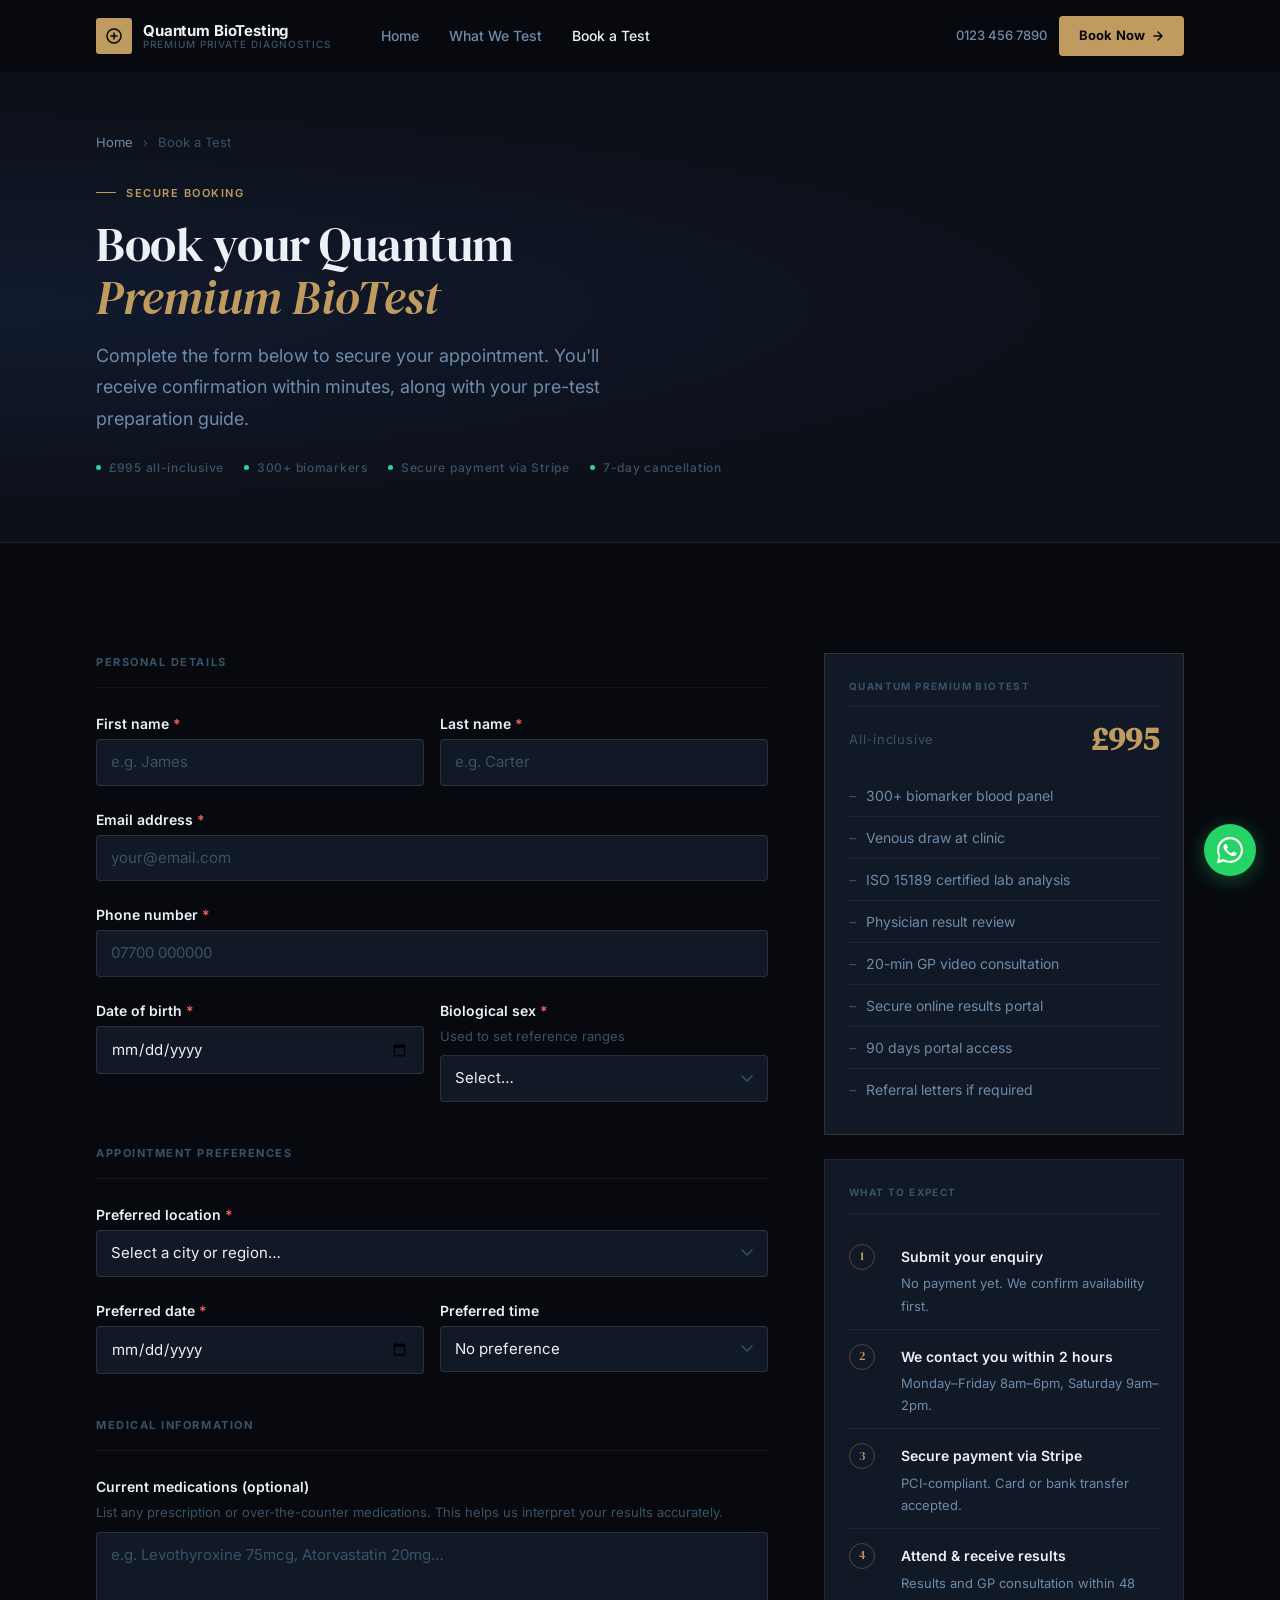
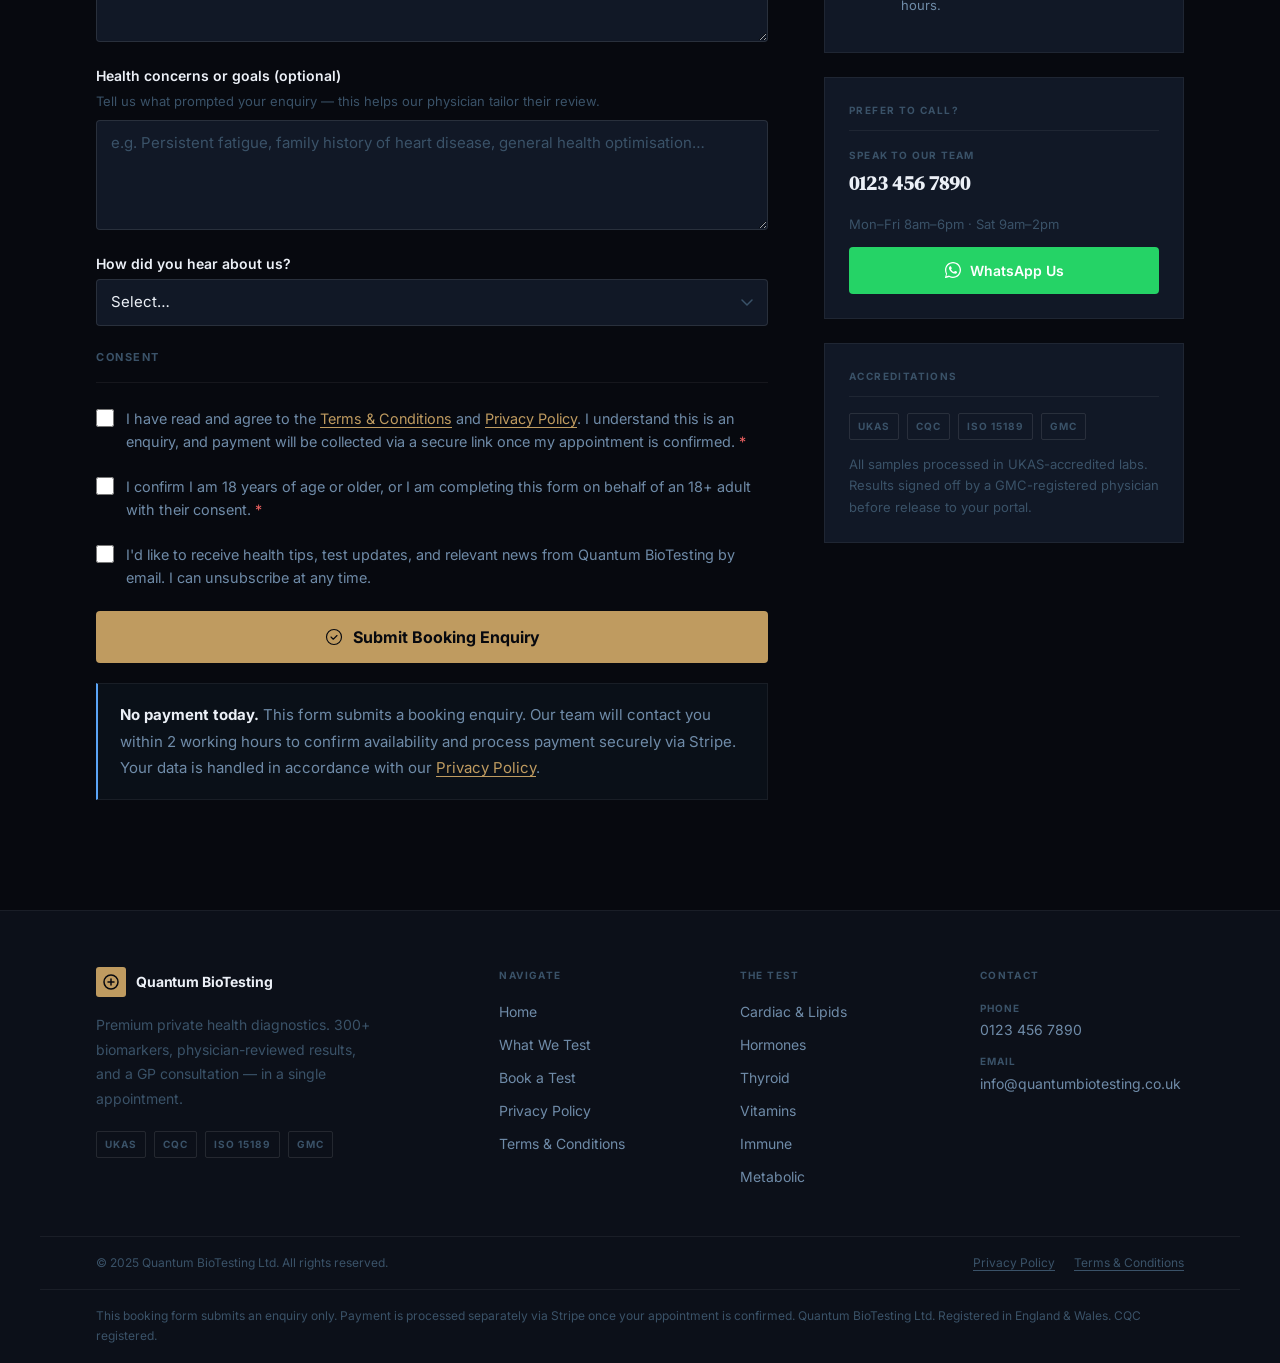
==== commit fa79d8b9: "rebuild: premium dark private clinic design — Function Health aesthetic" ====
--- a/book.html
+++ b/book.html
@@ -1,458 +1,550 @@
 <!DOCTYPE html>
-<html lang="en-GB">
+<html lang="en">
 <head>
   <meta charset="UTF-8">
   <meta name="viewport" content="width=device-width, initial-scale=1.0">
-  <title>Book a Test | Quantum BioTesting — Secure Online Booking</title>
-  <meta name="description" content="Book your Quantum Premium BioTest online. Choose from 40+ UK clinic locations. 300+ biomarkers, results in 48–72 hours, GP consultation included. £995 all-inclusive.">
-  <link rel="canonical" href="https://quantumbiotesting.co.uk/book.html">
-  <link rel="icon" type="image/svg+xml" href="data:image/svg+xml,%3Csvg xmlns='http://www.w3.org/2000/svg' viewBox='0 0 32 32'%3E%3Ccircle cx='16' cy='16' r='16' fill='%23005EB8'/%3E%3Cpath d='M16 6c-2.8 0-5 2.3-5 5.2C11 16 16 22 16 22s5-6 5-10.8C21 8.3 18.8 6 16 6z' fill='%23007F3B'/%3E%3C/svg%3E">
-  <link rel="stylesheet" href="assets/css/style.css">
+  <title>Book Your Test — Quantum BioTesting | £995 All-Inclusive</title>
+  <meta name="description" content="Book your Quantum BioTesting premium blood test. £995 all-inclusive: 300+ biomarkers, phlebotomy, physician review, and GP consultation. 40+ UK clinic locations.">
   <link rel="preconnect" href="https://fonts.googleapis.com">
   <link rel="preconnect" href="https://fonts.gstatic.com" crossorigin>
+  <link href="https://fonts.googleapis.com/css2?family=DM+Serif+Display:ital@0;1&family=Inter:wght@300;400;500;600;700&display=swap" rel="stylesheet">
+  <link rel="stylesheet" href="assets/css/style.css">
 </head>
 <body>
 
-<!-- ── Header ─────────────────────────────────────────────── -->
-<header class="site-header" role="banner">
-  <div class="header-inner">
-    <a href="index.html" class="header-logo" aria-label="Quantum BioTesting — return to homepage">
-      <div class="logo-tile" aria-hidden="true">
-        <svg viewBox="0 0 26 26" fill="none">
-          <circle cx="13" cy="13" r="13" fill="#005EB8"/>
-          <path d="M13 4C10.2 4 8 6.3 8 9.2C8 14 13 20 13 20C13 20 18 14 18 9.2C18 6.3 15.8 4 13 4Z" fill="#007F3B"/>
-          <circle cx="13" cy="9.5" r="2" fill="white" opacity="0.5"/>
-        </svg>
-      </div>
-      <div class="logo-text-wrap">
-        <span class="logo-name">Quantum BioTesting</span>
-        <span class="logo-sub">Private Health Diagnostics</span>
-      </div>
-    </a>
-
-    <nav class="header-nav" role="navigation" aria-label="Main navigation">
-      <a href="index.html">Home</a>
-      <a href="testing.html">What We Test</a>
-      <a href="book.html" class="active">Book a Test</a>
-      <a href="index.html#about">About Us</a>
-    </nav>
-
-    <div class="header-actions">
-      <a href="tel:08001234567" class="header-phone">0800 123 4567</a>
-      <a href="book.html" class="btn-book-header">
-        <svg width="14" height="14" viewBox="0 0 24 24" fill="none" stroke="currentColor" stroke-width="2.5" aria-hidden="true"><rect x="3" y="4" width="18" height="18" rx="2"/><line x1="16" y1="2" x2="16" y2="6"/><line x1="8" y1="2" x2="8" y2="6"/><line x1="3" y1="10" x2="21" y2="10"/></svg>
-        Book a test
+  <!-- ── Header ─────────────────────────────────────────────── -->
+  <header class="site-header" id="site-header">
+    <div class="header-inner">
+      <a href="index.html" class="header-logo" aria-label="Quantum BioTesting — Home">
+        <div class="logo-mark">
+          <svg viewBox="0 0 20 20" fill="none" xmlns="http://www.w3.org/2000/svg" aria-hidden="true">
+            <circle cx="10" cy="10" r="7" stroke="#07090F" stroke-width="1.5"/>
+            <path d="M7 10h6M10 7v6" stroke="#07090F" stroke-width="1.5" stroke-linecap="round"/>
+          </svg>
+        </div>
+        <div class="logo-text">
+          <span class="logo-name">Quantum BioTesting</span>
+          <span class="logo-sub">Premium Private Diagnostics</span>
+        </div>
       </a>
-      <button class="header-hamburger" id="hamburger" aria-label="Open navigation menu" aria-expanded="false" aria-controls="mobile-nav">
-        <span class="ham-bar"></span>
-      </button>
+      <nav class="header-nav" aria-label="Main navigation">
+        <a href="index.html">Home</a>
+        <a href="testing.html">What We Test</a>
+        <a href="book.html" class="active">Book a Test</a>
+      </nav>
+      <div class="header-actions">
+        <a href="tel:+441234567890" class="header-phone">0123 456 7890</a>
+        <a href="book.html" class="btn-book-header">
+          <span>Book Now</span>
+          <svg width="12" height="12" viewBox="0 0 12 12" fill="none" aria-hidden="true"><path d="M2 6h8M6 2l4 4-4 4" stroke="currentColor" stroke-width="1.5" stroke-linecap="round" stroke-linejoin="round"/></svg>
+        </a>
+        <button class="header-hamburger" id="hamburger" aria-label="Open navigation" aria-expanded="false">
+          <span class="ham-bar"></span>
+        </button>
+      </div>
     </div>
-  </div>
-</header>
-
-<nav class="mobile-nav" id="mobile-nav" role="navigation" aria-label="Mobile navigation" aria-hidden="true">
-  <a href="index.html">Home</a>
-  <a href="testing.html">What We Test</a>
-  <a href="book.html">Book a Test</a>
-  <a href="index.html#about">About Us</a>
-  <a href="book.html" class="mob-book">Book a test — from £995</a>
-</nav>
-
-<main id="main-content">
-
-  <!-- ── Page Hero ────────────────────────────────────────── -->
-  <div class="page-hero" aria-labelledby="page-heading">
-    <div class="container">
-      <h1 id="page-heading">Book your test</h1>
-      <p>Select your preferred clinic location, date, and time below. You'll receive a confirmation email within minutes.</p>
+  </header>
+
+  <!-- Mobile nav -->
+  <nav class="mobile-nav" id="mobile-nav" aria-label="Mobile navigation" hidden>
+    <a href="index.html">Home</a>
+    <a href="testing.html">What We Test</a>
+    <a href="book.html">Book a Test</a>
+    <a href="book.html" class="mob-cta">Book Now — £995</a>
+  </nav>
+
+  <!-- ── Page Hero ───────────────────────────────────────────── -->
+  <section class="page-hero" aria-label="Page introduction">
+    <div class="page-hero-inner">
+      <div style="margin-bottom:20px;">
+        <span class="bc-item"><a href="index.html" style="color:var(--t2);text-decoration:none;font-size:0.8125rem;">Home</a></span>
+        <span style="color:var(--t3);font-size:0.75rem;margin:0 6px;">›</span>
+        <span style="color:var(--t3);font-size:0.8125rem;">Book a Test</span>
+      </div>
+      <span class="label">Secure Booking</span>
+      <h1>Book your Quantum<br><em class="text-gold" style="font-style:italic;">Premium BioTest</em></h1>
+      <p class="lead" style="margin-top:16px;">Complete the form below to secure your appointment. You'll receive confirmation within minutes, along with your pre-test preparation guide.</p>
       <div class="page-hero-meta">
-        <span>Appointments within 7 days</span>
-        <span>40+ UK clinic locations</span>
-        <span>Free cancellation (72+ hours notice)</span>
+        <span>£995 all-inclusive</span>
+        <span>300+ biomarkers</span>
+        <span>Secure payment via Stripe</span>
+        <span>7-day cancellation</span>
       </div>
     </div>
-  </div>
-
-  <!-- ── Breadcrumb ────────────────────────────────────────── -->
-  <nav class="breadcrumb" aria-label="Breadcrumb">
-    <div class="breadcrumb-inner">
-      <div class="bc-item"><a href="index.html">Home</a></div>
-      <span class="bc-sep">›</span>
-      <div class="bc-item" aria-current="page">Book a Test</div>
-    </div>
-  </nav>
-
-  <!-- ── Booking Content ──────────────────────────────────── -->
-  <section class="section" aria-labelledby="booking-heading">
-    <div class="container">
-      <div class="booking-grid">
-
-        <!-- Form Column -->
-        <div>
-          <h2 id="booking-heading" style="font-size:1.25rem;font-weight:700;color:var(--nhs-black);margin-bottom:24px;padding-bottom:16px;border-bottom:2px solid var(--nhs-border)">Your appointment details</h2>
-
-          <!-- Booking success message (hidden, shown on JS submit) -->
-          <div class="booking-success" id="booking-success" role="alert" aria-live="polite">
-            <div class="success-icon" aria-hidden="true">
-              <svg width="28" height="28" viewBox="0 0 24 24" fill="none" stroke="currentColor" stroke-width="2.5"><polyline points="20 6 9 17 4 12"/></svg>
+  </section>
+
+  <!-- ── Booking Main ────────────────────────────────────────── -->
+  <main>
+    <section class="section section-dark" aria-label="Booking form">
+      <div class="container">
+        <div class="booking-wrap">
+
+          <!-- FORM COLUMN -->
+          <div>
+            <!-- Success message (hidden by default) -->
+            <div class="booking-success" id="booking-success" aria-live="polite" role="status">
+              <div class="success-icon" aria-hidden="true">
+                <svg width="26" height="26" viewBox="0 0 24 24" fill="none"><path d="M5 12l5 5L20 7" stroke="currentColor" stroke-width="2" stroke-linecap="round" stroke-linejoin="round"/></svg>
+              </div>
+              <h3>Booking request received.</h3>
+              <p>Thank you for booking with Quantum BioTesting. We'll contact you within 2 working hours (Mon–Fri, 8am–6pm) to confirm your appointment details and process payment securely.</p>
+              <div class="next-steps-box">
+                <h4>What happens next</h4>
+                <ul>
+                  <li>A member of our clinical team will call to confirm your date and location.</li>
+                  <li>You'll receive a secure payment link via email (Stripe — PCI compliant).</li>
+                  <li>Your preparation guide will be emailed before your appointment.</li>
+                  <li>Results are available in your secure portal within 48 hours of your blood draw.</li>
+                </ul>
+              </div>
             </div>
-            <h3>Appointment request received</h3>
-            <p>Thank you for booking with Quantum BioTesting. A confirmation email has been sent to the address you provided. A member of our clinical team will contact you within 24 hours to confirm your appointment.</p>
-            <div class="next-steps">
-              <h4>What happens next</h4>
-              <ul>
-                <li>Check your inbox for a confirmation email (and spam folder)</li>
-                <li>Our team will call to confirm your appointment time</li>
-                <li>Fast for 8–12 hours before your appointment (water only)</li>
-                <li>Bring a photo ID to your clinic visit</li>
-                <li>Results are available in your secure portal within 48–72 hours</li>
+
+            <!-- Booking form -->
+            <form id="booking-form" novalidate aria-label="Booking enquiry form">
+
+              <!-- Personal details section -->
+              <p class="form-sec-head">Personal details</p>
+
+              <div class="form-row-2">
+                <div class="form-group">
+                  <label class="form-label" for="first-name">First name <span aria-hidden="true" style="color:var(--red)">*</span></label>
+                  <input
+                    class="form-control"
+                    type="text"
+                    id="first-name"
+                    name="first_name"
+                    autocomplete="given-name"
+                    required
+                    aria-required="true"
+                    aria-describedby="first-name-err"
+                    placeholder="e.g. James"
+                  >
+                  <span class="form-err" id="first-name-err" role="alert">Please enter your first name.</span>
+                </div>
+                <div class="form-group">
+                  <label class="form-label" for="last-name">Last name <span aria-hidden="true" style="color:var(--red)">*</span></label>
+                  <input
+                    class="form-control"
+                    type="text"
+                    id="last-name"
+                    name="last_name"
+                    autocomplete="family-name"
+                    required
+                    aria-required="true"
+                    aria-describedby="last-name-err"
+                    placeholder="e.g. Carter"
+                  >
+                  <span class="form-err" id="last-name-err" role="alert">Please enter your last name.</span>
+                </div>
+              </div>
+
+              <div class="form-group">
+                <label class="form-label" for="email">Email address <span aria-hidden="true" style="color:var(--red)">*</span></label>
+                <input
+                  class="form-control"
+                  type="email"
+                  id="email"
+                  name="email"
+                  autocomplete="email"
+                  required
+                  aria-required="true"
+                  aria-describedby="email-err"
+                  placeholder="your@email.com"
+                >
+                <span class="form-err" id="email-err" role="alert">Please enter a valid email address.</span>
+              </div>
+
+              <div class="form-group">
+                <label class="form-label" for="phone">Phone number <span aria-hidden="true" style="color:var(--red)">*</span></label>
+                <input
+                  class="form-control"
+                  type="tel"
+                  id="phone"
+                  name="phone"
+                  autocomplete="tel"
+                  required
+                  aria-required="true"
+                  aria-describedby="phone-err"
+                  placeholder="07700 000000"
+                >
+                <span class="form-err" id="phone-err" role="alert">Please enter a valid phone number.</span>
+              </div>
+
+              <div class="form-row-2">
+                <div class="form-group">
+                  <label class="form-label" for="dob">Date of birth <span aria-hidden="true" style="color:var(--red)">*</span></label>
+                  <input
+                    class="form-control"
+                    type="date"
+                    id="dob"
+                    name="dob"
+                    required
+                    aria-required="true"
+                    aria-describedby="dob-err"
+                  >
+                  <span class="form-err" id="dob-err" role="alert">Please enter your date of birth.</span>
+                </div>
+                <div class="form-group">
+                  <label class="form-label" for="sex">Biological sex <span aria-hidden="true" style="color:var(--red)">*</span></label>
+                  <span class="form-hint">Used to set reference ranges</span>
+                  <select
+                    class="form-control"
+                    id="sex"
+                    name="sex"
+                    required
+                    aria-required="true"
+                    aria-describedby="sex-err"
+                  >
+                    <option value="" disabled selected>Select…</option>
+                    <option value="male">Male</option>
+                    <option value="female">Female</option>
+                    <option value="intersex">Intersex</option>
+                  </select>
+                  <span class="form-err" id="sex-err" role="alert">Please select your biological sex.</span>
+                </div>
+              </div>
+
+              <!-- Appointment section -->
+              <p class="form-sec-head" style="margin-top:20px;">Appointment preferences</p>
+
+              <div class="form-group">
+                <label class="form-label" for="preferred-location">Preferred location <span aria-hidden="true" style="color:var(--red)">*</span></label>
+                <select
+                  class="form-control"
+                  id="preferred-location"
+                  name="preferred_location"
+                  required
+                  aria-required="true"
+                  aria-describedby="location-err"
+                >
+                  <option value="" disabled selected>Select a city or region…</option>
+                  <optgroup label="London">
+                    <option value="london-city">London City</option>
+                    <option value="london-west">London West End</option>
+                    <option value="london-south">London South</option>
+                    <option value="london-east">London East</option>
+                    <option value="london-north">London North</option>
+                  </optgroup>
+                  <optgroup label="South East">
+                    <option value="brighton">Brighton</option>
+                    <option value="oxford">Oxford</option>
+                    <option value="reading">Reading</option>
+                    <option value="cambridge">Cambridge</option>
+                  </optgroup>
+                  <optgroup label="Midlands">
+                    <option value="birmingham">Birmingham</option>
+                    <option value="coventry">Coventry</option>
+                    <option value="nottingham">Nottingham</option>
+                    <option value="leicester">Leicester</option>
+                  </optgroup>
+                  <optgroup label="North West">
+                    <option value="manchester">Manchester</option>
+                    <option value="liverpool">Liverpool</option>
+                    <option value="chester">Chester</option>
+                  </optgroup>
+                  <optgroup label="North East & Yorkshire">
+                    <option value="leeds">Leeds</option>
+                    <option value="sheffield">Sheffield</option>
+                    <option value="newcastle">Newcastle</option>
+                  </optgroup>
+                  <optgroup label="Scotland">
+                    <option value="edinburgh">Edinburgh</option>
+                    <option value="glasgow">Glasgow</option>
+                  </optgroup>
+                  <optgroup label="Wales">
+                    <option value="cardiff">Cardiff</option>
+                  </optgroup>
+                  <optgroup label="South West">
+                    <option value="bristol">Bristol</option>
+                    <option value="exeter">Exeter</option>
+                  </optgroup>
+                </select>
+                <span class="form-err" id="location-err" role="alert">Please select a preferred location.</span>
+              </div>
+
+              <div class="form-row-2">
+                <div class="form-group">
+                  <label class="form-label" for="preferred-date">Preferred date <span aria-hidden="true" style="color:var(--red)">*</span></label>
+                  <input
+                    class="form-control"
+                    type="date"
+                    id="preferred-date"
+                    name="preferred_date"
+                    required
+                    aria-required="true"
+                    aria-describedby="date-err"
+                  >
+                  <span class="form-err" id="date-err" role="alert">Please select a preferred date.</span>
+                </div>
+                <div class="form-group">
+                  <label class="form-label" for="preferred-time">Preferred time</label>
+                  <select class="form-control" id="preferred-time" name="preferred_time">
+                    <option value="">No preference</option>
+                    <option value="morning">Early morning (8–10am)</option>
+                    <option value="mid-morning">Mid-morning (10am–12pm)</option>
+                    <option value="afternoon">Afternoon (12–4pm)</option>
+                    <option value="evening">Late (4–6pm)</option>
+                  </select>
+                </div>
+              </div>
+
+              <!-- Medical section -->
+              <p class="form-sec-head" style="margin-top:20px;">Medical information</p>
+
+              <div class="form-group">
+                <label class="form-label" for="medications">Current medications (optional)</label>
+                <span class="form-hint">List any prescription or over-the-counter medications. This helps us interpret your results accurately.</span>
+                <textarea
+                  class="form-control"
+                  id="medications"
+                  name="medications"
+                  rows="3"
+                  placeholder="e.g. Levothyroxine 75mcg, Atorvastatin 20mg…"
+                ></textarea>
+              </div>
+
+              <div class="form-group">
+                <label class="form-label" for="health-concerns">Health concerns or goals (optional)</label>
+                <span class="form-hint">Tell us what prompted your enquiry — this helps our physician tailor their review.</span>
+                <textarea
+                  class="form-control"
+                  id="health-concerns"
+                  name="health_concerns"
+                  rows="3"
+                  placeholder="e.g. Persistent fatigue, family history of heart disease, general health optimisation…"
+                ></textarea>
+              </div>
+
+              <!-- How did you hear -->
+              <div class="form-group">
+                <label class="form-label" for="how-heard">How did you hear about us?</label>
+                <select class="form-control" id="how-heard" name="how_heard">
+                  <option value="">Select…</option>
+                  <option value="google">Google / Search</option>
+                  <option value="social">Social media</option>
+                  <option value="friend">Friend or colleague</option>
+                  <option value="gp">GP referral</option>
+                  <option value="press">Press / media</option>
+                  <option value="other">Other</option>
+                </select>
+              </div>
+
+              <!-- Consent & legal -->
+              <p class="form-sec-head" style="margin-top:20px;">Consent</p>
+
+              <div class="form-group">
+                <div class="form-check-row">
+                  <input
+                    type="checkbox"
+                    class="form-check"
+                    id="consent-terms"
+                    name="consent_terms"
+                    required
+                    aria-required="true"
+                    aria-describedby="consent-err"
+                  >
+                  <label class="form-check-lbl" for="consent-terms">
+                    I have read and agree to the <a href="terms.html" target="_blank" rel="noopener">Terms &amp; Conditions</a> and <a href="privacy.html" target="_blank" rel="noopener">Privacy Policy</a>. I understand this is an enquiry, and payment will be collected via a secure link once my appointment is confirmed. <span aria-hidden="true" style="color:var(--red)">*</span>
+                  </label>
+                </div>
+                <span class="form-err" id="consent-err" role="alert">You must agree to the terms to proceed.</span>
+              </div>
+
+              <div class="form-group">
+                <div class="form-check-row">
+                  <input
+                    type="checkbox"
+                    class="form-check"
+                    id="consent-age"
+                    name="consent_age"
+                    required
+                    aria-required="true"
+                    aria-describedby="age-err"
+                  >
+                  <label class="form-check-lbl" for="consent-age">
+                    I confirm I am 18 years of age or older, or I am completing this form on behalf of an 18+ adult with their consent. <span aria-hidden="true" style="color:var(--red)">*</span>
+                  </label>
+                </div>
+                <span class="form-err" id="age-err" role="alert">You must confirm your age to proceed.</span>
+              </div>
+
+              <div class="form-group">
+                <div class="form-check-row">
+                  <input type="checkbox" class="form-check" id="consent-marketing" name="consent_marketing">
+                  <label class="form-check-lbl" for="consent-marketing">
+                    I'd like to receive health tips, test updates, and relevant news from Quantum BioTesting by email. I can unsubscribe at any time.
+                  </label>
+                </div>
+              </div>
+
+              <button type="submit" class="form-submit" id="form-submit">
+                <svg width="18" height="18" viewBox="0 0 24 24" fill="none" aria-hidden="true"><path d="M12 22C17.523 22 22 17.523 22 12S17.523 2 12 2 2 6.477 2 12s4.477 10 10 10z" stroke="currentColor" stroke-width="1.5"/><path d="M8 12l3 3 5-5" stroke="currentColor" stroke-width="1.5" stroke-linecap="round" stroke-linejoin="round"/></svg>
+                Submit Booking Enquiry
+              </button>
+
+              <div class="callout-info" style="margin-top:20px;">
+                <p><strong>No payment today.</strong> This form submits a booking enquiry. Our team will contact you within 2 working hours to confirm availability and process payment securely via Stripe. Your data is handled in accordance with our <a href="privacy.html">Privacy Policy</a>.</p>
+              </div>
+
+            </form>
+          </div>
+
+          <!-- SIDEBAR COLUMN -->
+          <aside class="sidebar">
+            <div class="sidebar-box gold-bdr fade-up">
+              <p class="sidebar-box-head">Quantum Premium BioTest</p>
+              <div class="sidebar-price-row" style="margin-top:0;padding-top:0;border-top:none;margin-bottom:20px;">
+                <span>All-inclusive</span>
+                <strong>£995</strong>
+              </div>
+              <ul class="sidebar-list">
+                <li>300+ biomarker blood panel</li>
+                <li>Venous draw at clinic</li>
+                <li>ISO 15189 certified lab analysis</li>
+                <li>Physician result review</li>
+                <li>20-min GP video consultation</li>
+                <li>Secure online results portal</li>
+                <li>90 days portal access</li>
+                <li>Referral letters if required</li>
               </ul>
             </div>
+
+            <div class="sidebar-box fade-up">
+              <p class="sidebar-box-head">What to expect</p>
+              <div class="steps" style="border:none;">
+                <div class="step" style="padding:12px 0;">
+                  <div class="step-num" style="width:26px;height:26px;font-size:0.75rem;">1</div>
+                  <div class="step-body">
+                    <h3 style="font-size:0.875rem;">Submit your enquiry</h3>
+                    <p style="font-size:0.8125rem;">No payment yet. We confirm availability first.</p>
+                  </div>
+                </div>
+                <div class="step" style="padding:12px 0;">
+                  <div class="step-num" style="width:26px;height:26px;font-size:0.75rem;">2</div>
+                  <div class="step-body">
+                    <h3 style="font-size:0.875rem;">We contact you within 2 hours</h3>
+                    <p style="font-size:0.8125rem;">Monday–Friday 8am–6pm, Saturday 9am–2pm.</p>
+                  </div>
+                </div>
+                <div class="step" style="padding:12px 0;">
+                  <div class="step-num" style="width:26px;height:26px;font-size:0.75rem;">3</div>
+                  <div class="step-body">
+                    <h3 style="font-size:0.875rem;">Secure payment via Stripe</h3>
+                    <p style="font-size:0.8125rem;">PCI-compliant. Card or bank transfer accepted.</p>
+                  </div>
+                </div>
+                <div class="step" style="padding:12px 0;border-bottom:none;">
+                  <div class="step-num" style="width:26px;height:26px;font-size:0.75rem;">4</div>
+                  <div class="step-body">
+                    <h3 style="font-size:0.875rem;">Attend &amp; receive results</h3>
+                    <p style="font-size:0.8125rem;">Results and GP consultation within 48 hours.</p>
+                  </div>
+                </div>
+              </div>
+            </div>
+
+            <div class="sidebar-box fade-up">
+              <p class="sidebar-box-head">Prefer to call?</p>
+              <div class="sidebar-contact-row">
+                <span class="sc-lbl">Speak to our team</span>
+                <a href="tel:+441234567890" class="sidebar-phone">0123 456 7890</a>
+              </div>
+              <p style="font-size:0.8125rem;color:var(--t3);line-height:1.6;margin-bottom:12px;">Mon–Fri 8am–6pm · Sat 9am–2pm</p>
+              <a href="https://wa.me/441234567890" class="wa-btn" rel="noopener noreferrer" target="_blank">
+                <svg width="16" height="16" viewBox="0 0 24 24" fill="currentColor" aria-hidden="true"><path d="M17.472 14.382c-.297-.149-1.758-.867-2.03-.967-.273-.099-.471-.148-.67.15-.197.297-.767.966-.94 1.164-.173.199-.347.223-.644.075-.297-.15-1.255-.463-2.39-1.475-.883-.788-1.48-1.761-1.653-2.059-.173-.297-.018-.458.13-.606.134-.133.298-.347.446-.52.149-.174.198-.298.298-.497.099-.198.05-.371-.025-.52-.075-.149-.669-1.612-.916-2.207-.242-.579-.487-.5-.669-.51-.173-.008-.371-.01-.57-.01-.198 0-.52.074-.792.372-.272.297-1.04 1.016-1.04 2.479 0 1.462 1.065 2.875 1.213 3.074.149.198 2.096 3.2 5.077 4.487.709.306 1.262.489 1.694.625.712.227 1.36.195 1.871.118.571-.085 1.758-.719 2.006-1.413.248-.694.248-1.289.173-1.413-.074-.124-.272-.198-.57-.347zM12 0C5.373 0 0 5.373 0 12c0 2.136.559 4.14 1.535 5.874L.057 23.4a.6.6 0 0 0 .732.732l5.527-1.479A11.934 11.934 0 0 0 12 24c6.627 0 12-5.373 12-12S18.627 0 12 0zm0 22.001c-2.004 0-3.868-.555-5.462-1.514l-.392-.234-4.079 1.092 1.092-4.08-.234-.391A9.97 9.97 0 0 1 2 12C2 6.477 6.477 2 12 2s10 4.477 10 10-4.477 10.001-10 10.001z"/></svg>
+                WhatsApp Us
+              </a>
+            </div>
+
+            <div class="sidebar-box fade-up">
+              <p class="sidebar-box-head">Accreditations</p>
+              <div style="display:flex;flex-wrap:wrap;gap:8px;">
+                <span class="footer-accred-pill">UKAS</span>
+                <span class="footer-accred-pill">CQC</span>
+                <span class="footer-accred-pill">ISO 15189</span>
+                <span class="footer-accred-pill">GMC</span>
+              </div>
+              <p style="font-size:0.8125rem;color:var(--t3);line-height:1.65;margin-top:14px;margin-bottom:0;">All samples processed in UKAS-accredited labs. Results signed off by a GMC-registered physician before release to your portal.</p>
+            </div>
+          </aside>
+
+        </div>
+      </div>
+    </section>
+  </main>
+
+  <!-- ── Footer ──────────────────────────────────────────────── -->
+  <footer class="site-footer">
+    <div class="footer-top">
+      <div class="footer-brand">
+        <a href="index.html" class="footer-logo">
+          <div class="logo-mark" style="width:30px;height:30px;">
+            <svg viewBox="0 0 20 20" fill="none" width="16" height="16" aria-hidden="true"><circle cx="10" cy="10" r="7" stroke="#07090F" stroke-width="1.5"/><path d="M7 10h6M10 7v6" stroke="#07090F" stroke-width="1.5" stroke-linecap="round"/></svg>
           </div>
-
-          <!-- Booking form -->
-          <form id="booking-form" novalidate aria-label="Appointment booking form">
-
-            <fieldset style="border:none;padding:0;margin-bottom:32px">
-              <legend class="form-section-head">Personal details</legend>
-
-              <div class="form-row-2">
-                <div class="form-group">
-                  <label class="form-label" for="first-name">First name</label>
-                  <input type="text" id="first-name" name="first_name" class="form-control" autocomplete="given-name" required>
-                  <span class="form-error-msg" id="first-name-error">Please enter your first name</span>
-                </div>
-                <div class="form-group">
-                  <label class="form-label" for="last-name">Last name</label>
-                  <input type="text" id="last-name" name="last_name" class="form-control" autocomplete="family-name" required>
-                  <span class="form-error-msg" id="last-name-error">Please enter your last name</span>
-                </div>
-              </div>
-
-              <div class="form-group">
-                <label class="form-label" for="email">Email address</label>
-                <span class="form-hint">Confirmation and results notification will be sent here</span>
-                <input type="email" id="email" name="email" class="form-control" autocomplete="email" required placeholder="e.g. example@email.co.uk">
-                <span class="form-error-msg" id="email-error">Please enter a valid email address</span>
-              </div>
-
-              <div class="form-group">
-                <label class="form-label" for="phone">Phone number</label>
-                <span class="form-hint">UK mobile or landline — our team will call to confirm</span>
-                <input type="tel" id="phone" name="phone" class="form-control" autocomplete="tel" required placeholder="e.g. 07700 900000">
-                <span class="form-error-msg" id="phone-error">Please enter a valid UK phone number</span>
-              </div>
-
-              <div class="form-group">
-                <label class="form-label" for="dob">Date of birth</label>
-                <input type="date" id="dob" name="dob" class="form-control" autocomplete="bday" required>
-                <span class="form-error-msg" id="dob-error">Please enter your date of birth</span>
-              </div>
-            </fieldset>
-
-            <fieldset style="border:none;padding:0;margin-bottom:32px">
-              <legend class="form-section-head">Appointment preference</legend>
-
-              <div class="form-group">
-                <label class="form-label" for="location">Preferred clinic location</label>
-                <span class="form-hint">We have 40+ clinics across England, Scotland, and Wales</span>
-                <select id="location" name="location" class="form-control" required>
-                  <option value="" disabled selected>Select a clinic location</option>
-                  <optgroup label="London">
-                    <option>Harley Street, London W1</option>
-                    <option>Chelsea, London SW3</option>
-                    <option>Canary Wharf, London E14</option>
-                    <option>Wimbledon, London SW19</option>
-                    <option>Hampstead, London NW3</option>
-                  </optgroup>
-                  <optgroup label="South East England">
-                    <option>Brighton</option>
-                    <option>Guildford</option>
-                    <option>Canterbury</option>
-                    <option>Oxford</option>
-                    <option>Reading</option>
-                    <option>Sevenoaks</option>
-                    <option>Tunbridge Wells</option>
-                  </optgroup>
-                  <optgroup label="South West England">
-                    <option>Bristol</option>
-                    <option>Bath</option>
-                    <option>Exeter</option>
-                    <option>Plymouth</option>
-                    <option>Cheltenham</option>
-                  </optgroup>
-                  <optgroup label="Midlands">
-                    <option>Birmingham</option>
-                    <option>Nottingham</option>
-                    <option>Leicester</option>
-                    <option>Derby</option>
-                    <option>Coventry</option>
-                    <option>Stratford-upon-Avon</option>
-                  </optgroup>
-                  <optgroup label="North of England">
-                    <option>Manchester</option>
-                    <option>Liverpool</option>
-                    <option>Leeds</option>
-                    <option>Sheffield</option>
-                    <option>Newcastle upon Tyne</option>
-                    <option>Harrogate</option>
-                    <option>Chester</option>
-                    <option>York</option>
-                  </optgroup>
-                  <optgroup label="East of England">
-                    <option>Cambridge</option>
-                    <option>Norwich</option>
-                    <option>Ipswich</option>
-                    <option>Peterborough</option>
-                  </optgroup>
-                  <optgroup label="Scotland">
-                    <option>Edinburgh</option>
-                    <option>Glasgow</option>
-                    <option>Aberdeen</option>
-                    <option>Inverness</option>
-                  </optgroup>
-                  <optgroup label="Wales">
-                    <option>Cardiff</option>
-                    <option>Swansea</option>
-                  </optgroup>
-                </select>
-                <span class="form-error-msg" id="location-error">Please select a clinic location</span>
-              </div>
-
-              <div class="form-row-2">
-                <div class="form-group">
-                  <label class="form-label" for="appt-date">Preferred date</label>
-                  <span class="form-hint">Earliest available: next working day</span>
-                  <input type="date" id="appt-date" name="appt_date" class="form-control" required>
-                  <span class="form-error-msg" id="date-error">Please select an appointment date</span>
-                </div>
-                <div class="form-group">
-                  <label class="form-label" for="appt-time">Preferred time</label>
-                  <span class="form-hint">Morning recommended if fasting</span>
-                  <select id="appt-time" name="appt_time" class="form-control" required>
-                    <option value="" disabled selected>Select a time</option>
-                    <option value="0730">07:30</option>
-                    <option value="0800">08:00</option>
-                    <option value="0830">08:30</option>
-                    <option value="0900">09:00</option>
-                    <option value="0930">09:30</option>
-                    <option value="1000">10:00</option>
-                    <option value="1030">10:30</option>
-                    <option value="1100">11:00</option>
-                    <option value="1130">11:30</option>
-                    <option value="1200">12:00</option>
-                    <option value="1300">13:00</option>
-                    <option value="1400">14:00</option>
-                    <option value="1500">15:00</option>
-                    <option value="1600">16:00</option>
-                    <option value="1700">17:00</option>
-                  </select>
-                  <span class="form-error-msg" id="time-error">Please select a preferred time</span>
-                </div>
-              </div>
-            </fieldset>
-
-            <fieldset style="border:none;padding:0;margin-bottom:32px">
-              <legend class="form-section-head">Medical information (optional)</legend>
-
-              <div class="form-group">
-                <label class="form-label" for="medications">Current medications or supplements</label>
-                <span class="form-hint">Including any HRT, contraceptive pill, or prescribed blood thinners</span>
-                <textarea id="medications" name="medications" class="form-control" placeholder="Leave blank if none"></textarea>
-              </div>
-
-              <div class="form-group">
-                <label class="form-label" for="notes">Any other information for the clinical team</label>
-                <span class="form-hint">E.g. specific concerns, conditions, or questions about your results</span>
-                <textarea id="notes" name="notes" class="form-control" placeholder="Leave blank if not applicable"></textarea>
-              </div>
-            </fieldset>
-
-            <fieldset style="border:none;padding:0;margin-bottom:8px">
-              <legend class="form-section-head">Consent &amp; confirmation</legend>
-
-              <div class="inset-text" style="margin-bottom:24px">
-                <p>By submitting this form you are requesting an appointment only. Payment of £995 is taken by card on the day of your clinic visit. No payment information is collected through this form.</p>
-              </div>
-
-              <div class="form-group">
-                <div class="form-checkbox-row">
-                  <input type="checkbox" id="consent-terms" class="form-checkbox" required>
-                  <label class="form-checkbox-lbl" for="consent-terms">
-                    I have read and agree to the <a href="terms.html" target="_blank">Terms &amp; Conditions</a> and <a href="privacy.html" target="_blank">Privacy Policy</a>.
-                  </label>
-                </div>
-                <span class="form-error-msg" id="consent-error">You must agree to the terms and conditions to proceed</span>
-              </div>
-
-              <div class="form-group">
-                <div class="form-checkbox-row">
-                  <input type="checkbox" id="consent-data" class="form-checkbox" required>
-                  <label class="form-checkbox-lbl" for="consent-data">
-                    I consent to Quantum BioTesting processing my personal and health data to arrange and deliver my test and results, in accordance with the Privacy Policy and UK GDPR.
-                  </label>
-                </div>
-                <span class="form-error-msg" id="data-error">You must give consent to process health data to continue</span>
-              </div>
-
-              <div class="form-group">
-                <div class="form-checkbox-row">
-                  <input type="checkbox" id="consent-age" class="form-checkbox" required>
-                  <label class="form-checkbox-lbl" for="consent-age">
-                    I confirm that I am 18 years of age or older.
-                  </label>
-                </div>
-                <span class="form-error-msg" id="age-error">You must be 18 or older to use this service</span>
-              </div>
-            </fieldset>
-
-            <button type="submit" class="form-submit" id="form-submit">
-              <svg width="18" height="18" viewBox="0 0 24 24" fill="none" stroke="currentColor" stroke-width="2.5" aria-hidden="true"><polyline points="20 6 9 17 4 12"/></svg>
-              Request appointment
-            </button>
-
-            <p style="font-size:0.8125rem;color:var(--nhs-m-grey);margin-top:16px;line-height:1.55">
-              Your information is encrypted and processed securely in accordance with UK GDPR. We will never share your data with third parties for marketing purposes.
-            </p>
-          </form>
-        </div>
-
-        <!-- Sidebar Column -->
-        <aside class="booking-sidebar" aria-label="Booking information">
-
-          <div class="sidebar-box">
-            <h3>Package summary</h3>
-            <ul class="sidebar-items">
-              <li>Quantum Premium BioTest</li>
-              <li>300+ biomarkers analysed</li>
-              <li>Personalised health report</li>
-              <li>30-minute GP consultation</li>
-              <li>Secure results portal access</li>
-              <li>Priority clinic appointment</li>
-            </ul>
-            <div class="sidebar-price-row">
-              <span>All-inclusive price</span>
-              <strong>£995</strong>
-            </div>
-            <p style="font-size:0.8125rem;color:var(--nhs-m-grey);margin-top:10px">Payment taken on the day of your clinic visit by card. No payment required online.</p>
+          <div class="logo-text">
+            <span class="logo-name" style="font-size:0.875rem;">Quantum BioTesting</span>
           </div>
-
-          <div class="sidebar-box">
-            <h3>Before your appointment</h3>
-            <ul class="sidebar-items">
-              <li>Fast for 8–12 hours (water is fine)</li>
-              <li>Stay well hydrated — drink plenty of water</li>
-              <li>Continue all prescribed medications</li>
-              <li>No alcohol for 24 hours beforehand</li>
-              <li>No strenuous exercise for 24 hours</li>
-              <li>Bring a photo ID to the clinic</li>
-            </ul>
-            <div style="margin-top:12px">
-              <a href="index.html#preparation" class="action-link" style="font-size:0.9rem">Full preparation guide</a>
-            </div>
+        </a>
+        <p class="footer-brand-desc">Premium private health diagnostics. 300+ biomarkers, physician-reviewed results, and a GP consultation — in a single appointment.</p>
+        <div class="footer-accreds">
+          <span class="footer-accred-pill">UKAS</span>
+          <span class="footer-accred-pill">CQC</span>
+          <span class="footer-accred-pill">ISO 15189</span>
+          <span class="footer-accred-pill">GMC</span>
+        </div>
+      </div>
+      <div>
+        <p class="footer-col-head">Navigate</p>
+        <div class="footer-links">
+          <a href="index.html">Home</a>
+          <a href="testing.html">What We Test</a>
+          <a href="book.html">Book a Test</a>
+          <a href="privacy.html">Privacy Policy</a>
+          <a href="terms.html">Terms &amp; Conditions</a>
+        </div>
+      </div>
+      <div>
+        <p class="footer-col-head">The Test</p>
+        <div class="footer-links">
+          <a href="testing.html#cardiac">Cardiac &amp; Lipids</a>
+          <a href="testing.html#hormones">Hormones</a>
+          <a href="testing.html#thyroid">Thyroid</a>
+          <a href="testing.html#nutrients">Vitamins</a>
+          <a href="testing.html#immune">Immune</a>
+          <a href="testing.html#metabolic">Metabolic</a>
+        </div>
+      </div>
+      <div>
+        <p class="footer-col-head">Contact</p>
+        <div>
+          <div class="footer-contact-item">
+            <span class="fc-lbl">Phone</span>
+            <a href="tel:+441234567890">0123 456 7890</a>
           </div>
-
-          <div class="sidebar-box blue">
-            <h3>Need help booking?</h3>
-            <p>Our clinical team is available Monday to Friday, 8am–6pm, to answer any questions about the test, preparation, or your results.</p>
-            <a href="tel:08001234567" class="phone-big" aria-label="Call 0800 123 4567">
-              <svg width="20" height="20" viewBox="0 0 24 24" fill="none" stroke="currentColor" stroke-width="2" aria-hidden="true"><path d="M22 16.92v3a2 2 0 0 1-2.18 2 19.79 19.79 0 0 1-8.63-3.07A19.5 19.5 0 0 1 4.69 13.5 19.79 19.79 0 0 1 1.62 4.86 2 2 0 0 1 3.59 2.68h3a2 2 0 0 1 2 1.72 12.84 12.84 0 0 0 .7 2.81 2 2 0 0 1-.45 2.11L7.91 10a16 16 0 0 0 6 6l.92-.92a2 2 0 0 1 2.11-.45 12.84 12.84 0 0 0 2.81.7A2 2 0 0 1 21.5 17.5z"/></svg>
-              0800 123 4567
-            </a>
-            <a href="https://wa.me/447001234567?text=Hi%2C%20I%27d%20like%20help%20booking%20a%20Quantum%20BioTest." class="wa-cta" target="_blank" rel="noopener noreferrer">
-              <svg width="18" height="18" viewBox="0 0 24 24" fill="currentColor" aria-hidden="true"><path d="M17.472 14.382c-.297-.149-1.758-.867-2.03-.967-.273-.099-.471-.148-.67.15-.197.297-.767.966-.94 1.164-.173.199-.347.223-.644.075-.297-.15-1.255-.463-2.39-1.475-.883-.788-1.48-1.761-1.653-2.059-.173-.297-.018-.458.13-.606.134-.133.298-.347.446-.52.149-.174.198-.298.298-.497.099-.198.05-.371-.025-.52-.075-.149-.669-1.612-.916-2.207-.242-.579-.487-.5-.669-.51-.173-.008-.371-.01-.57-.01-.198 0-.52.074-.792.372-.272.297-1.04 1.016-1.04 2.479 0 1.462 1.065 2.875 1.213 3.074.149.198 2.096 3.2 5.077 4.487.709.306 1.262.489 1.694.625.712.227 1.36.195 1.871.118.571-.085 1.758-.719 2.006-1.413.248-.694.248-1.289.173-1.413-.074-.124-.272-.198-.57-.347m-5.421 7.403h-.004a9.87 9.87 0 0 1-5.031-1.378l-.361-.214-3.741.982.998-3.648-.235-.374a9.86 9.86 0 0 1-1.51-5.26c.001-5.45 4.436-9.884 9.888-9.884 2.64 0 5.122 1.03 6.988 2.898a9.825 9.825 0 0 1 2.893 6.994c-.003 5.45-4.437 9.884-9.885 9.884m8.413-18.297A11.815 11.815 0 0 0 12.05 0C5.495 0 .16 5.335.157 11.892c0 2.096.547 4.142 1.588 5.945L.057 24l6.305-1.654a11.882 11.882 0 0 0 5.683 1.448h.005c6.554 0 11.89-5.335 11.893-11.893a11.821 11.821 0 0 0-3.48-8.413Z"/></svg>
-              Chat on WhatsApp
-            </a>
+          <div class="footer-contact-item">
+            <span class="fc-lbl">Email</span>
+            <a href="mailto:info@quantumbiotesting.co.uk">info@quantumbiotesting.co.uk</a>
           </div>
-
-          <div class="sidebar-box">
-            <h3>Cancellation policy</h3>
-            <p style="font-size:0.875rem;color:var(--nhs-m-grey);line-height:1.6">Free cancellation or rescheduling up to <strong>72 hours</strong> before your appointment. Cancellations within 72 hours may incur a £50 administrative charge.</p>
-            <p style="font-size:0.875rem;color:var(--nhs-m-grey);line-height:1.6;margin-top:8px">To cancel or reschedule, email <a href="mailto:hello@quantumbiotesting.co.uk">hello@quantumbiotesting.co.uk</a> or call 0800 123 4567.</p>
-          </div>
-
-        </aside>
+        </div>
       </div>
     </div>
-  </section>
-
-  <!-- ── CTA ──────────────────────────────────────────────── -->
-  <section class="cta-section" aria-labelledby="cta-heading">
-    <div class="container cta-inner">
-      <h2 id="cta-heading">Questions about the test?</h2>
-      <p>Our clinical team is happy to answer any questions before you book. Call us or view our biomarker list for more detail on what's included.</p>
-      <div class="cta-btns">
-        <a href="tel:08001234567" class="btn btn-green btn-lg">Call 0800 123 4567</a>
-        <a href="testing.html" class="btn btn-outline-w">What we test</a>
-      </div>
+    <div class="footer-bottom">
+      <p>&copy; 2025 Quantum BioTesting Ltd. All rights reserved.</p>
+      <p>
+        <a href="privacy.html" style="color:var(--t3);font-size:0.75rem;margin-right:16px;">Privacy Policy</a>
+        <a href="terms.html" style="color:var(--t3);font-size:0.75rem;">Terms &amp; Conditions</a>
+      </p>
     </div>
-  </section>
-
-</main>
-
-<!-- ── Footer ─────────────────────────────────────────────── -->
-<footer class="site-footer" role="contentinfo">
-  <div class="footer-top">
-    <div>
-      <p class="footer-col-head">Navigate</p>
-      <nav class="footer-links">
-        <a href="index.html">Home</a>
-        <a href="testing.html">What We Test</a>
-        <a href="book.html">Book a Test</a>
-        <a href="index.html#about">About Us</a>
-        <a href="index.html#how-it-works">How It Works</a>
-        <a href="index.html#preparation">Preparation Guide</a>
-      </nav>
+    <div class="footer-disclaimer">
+      <p>This booking form submits an enquiry only. Payment is processed separately via Stripe once your appointment is confirmed. Quantum BioTesting Ltd. Registered in England &amp; Wales. CQC registered.</p>
     </div>
-    <div>
-      <p class="footer-col-head">Contact</p>
-      <div class="footer-contact-row">
-        <span class="row-lbl">Phone</span>
-        <a href="tel:08001234567">0800 123 4567</a>
-      </div>
-      <div class="footer-contact-row">
-        <span class="row-lbl">Email</span>
-        <a href="mailto:hello@quantumbiotesting.co.uk">hello@quantumbiotesting.co.uk</a>
-      </div>
-      <div class="footer-contact-row">
-        <span class="row-lbl">Opening hours</span>
-        <span>Mon–Fri, 8am–6pm</span>
-      </div>
-    </div>
-    <div>
-      <p class="footer-col-head">Legal</p>
-      <nav class="footer-links">
-        <a href="privacy.html">Privacy Policy</a>
-        <a href="terms.html">Terms &amp; Conditions</a>
-        <a href="#">Cookie Policy</a>
-        <a href="#">Accessibility Statement</a>
-      </nav>
-    </div>
-    <div>
-      <p class="footer-col-head">Accreditations</p>
-      <div class="footer-links">
-        <span style="color:rgba(255,255,255,0.6);font-size:0.875rem">UKAS Accredited Laboratories</span>
-        <span style="color:rgba(255,255,255,0.6);font-size:0.875rem">CQC Registered Provider</span>
-        <span style="color:rgba(255,255,255,0.6);font-size:0.875rem">ISO 15189 Certified</span>
-        <span style="color:rgba(255,255,255,0.6);font-size:0.875rem">GMC Registered Clinicians</span>
-      </div>
-    </div>
-  </div>
-  <div class="footer-bottom">
-    <p>© <span id="footer-year">2026</span> Quantum BioTesting Ltd. Registered in England &amp; Wales No. 12345678.</p>
-    <p>Registered address: 1 Harley Street, London W1G 9QD</p>
-  </div>
-  <div class="footer-disclaimer">
-    <p>Quantum BioTesting is a private diagnostic service and is not part of the NHS. Our services should not be used as a substitute for NHS care or emergency medical treatment. If you are experiencing a medical emergency, call 999 immediately. If you need urgent medical advice, call NHS 111.</p>
-  </div>
-</footer>
-
-<a href="https://wa.me/447001234567?text=Hi%2C%20I%27d%20like%20help%20booking%20a%20Quantum%20BioTest." class="wa-float" aria-label="Contact us on WhatsApp" target="_blank" rel="noopener noreferrer">
-  <svg viewBox="0 0 24 24" fill="currentColor" aria-hidden="true">
-    <path d="M17.472 14.382c-.297-.149-1.758-.867-2.03-.967-.273-.099-.471-.148-.67.15-.197.297-.767.966-.94 1.164-.173.199-.347.223-.644.075-.297-.15-1.255-.463-2.39-1.475-.883-.788-1.48-1.761-1.653-2.059-.173-.297-.018-.458.13-.606.134-.133.298-.347.446-.52.149-.174.198-.298.298-.497.099-.198.05-.371-.025-.52-.075-.149-.669-1.612-.916-2.207-.242-.579-.487-.5-.669-.51-.173-.008-.371-.01-.57-.01-.198 0-.52.074-.792.372-.272.297-1.04 1.016-1.04 2.479 0 1.462 1.065 2.875 1.213 3.074.149.198 2.096 3.2 5.077 4.487.709.306 1.262.489 1.694.625.712.227 1.36.195 1.871.118.571-.085 1.758-.719 2.006-1.413.248-.694.248-1.289.173-1.413-.074-.124-.272-.198-.57-.347m-5.421 7.403h-.004a9.87 9.87 0 0 1-5.031-1.378l-.361-.214-3.741.982.998-3.648-.235-.374a9.86 9.86 0 0 1-1.51-5.26c.001-5.45 4.436-9.884 9.888-9.884 2.64 0 5.122 1.03 6.988 2.898a9.825 9.825 0 0 1 2.893 6.994c-.003 5.45-4.437 9.884-9.885 9.884m8.413-18.297A11.815 11.815 0 0 0 12.05 0C5.495 0 .16 5.335.157 11.892c0 2.096.547 4.142 1.588 5.945L.057 24l6.305-1.654a11.882 11.882 0 0 0 5.683 1.448h.005c6.554 0 11.89-5.335 11.893-11.893a11.821 11.821 0 0 0-3.48-8.413Z"/>
-  </svg>
-</a>
-
-<script src="assets/js/main.js" defer></script>
+  </footer>
+
+  <!-- WhatsApp Float -->
+  <a href="https://wa.me/441234567890" class="wa-float" aria-label="Chat on WhatsApp" rel="noopener noreferrer" target="_blank">
+    <svg width="26" height="26" viewBox="0 0 24 24" fill="currentColor" aria-hidden="true"><path d="M17.472 14.382c-.297-.149-1.758-.867-2.03-.967-.273-.099-.471-.148-.67.15-.197.297-.767.966-.94 1.164-.173.199-.347.223-.644.075-.297-.15-1.255-.463-2.39-1.475-.883-.788-1.48-1.761-1.653-2.059-.173-.297-.018-.458.13-.606.134-.133.298-.347.446-.52.149-.174.198-.298.298-.497.099-.198.05-.371-.025-.52-.075-.149-.669-1.612-.916-2.207-.242-.579-.487-.5-.669-.51-.173-.008-.371-.01-.57-.01-.198 0-.52.074-.792.372-.272.297-1.04 1.016-1.04 2.479 0 1.462 1.065 2.875 1.213 3.074.149.198 2.096 3.2 5.077 4.487.709.306 1.262.489 1.694.625.712.227 1.36.195 1.871.118.571-.085 1.758-.719 2.006-1.413.248-.694.248-1.289.173-1.413-.074-.124-.272-.198-.57-.347z"/><path d="M12 0C5.373 0 0 5.373 0 12c0 2.136.559 4.14 1.535 5.874L.057 23.4a.6.6 0 0 0 .732.732l5.527-1.479A11.934 11.934 0 0 0 12 24c6.627 0 12-5.373 12-12S18.627 0 12 0zm0 22.001c-2.004 0-3.868-.555-5.462-1.514l-.392-.234-4.079 1.092 1.092-4.08-.234-.391A9.97 9.97 0 0 1 2 12C2 6.477 6.477 2 12 2s10 4.477 10 10-4.477 10.001-10 10.001z"/></svg>
+  </a>
+
+  <script src="assets/js/main.js" defer></script>
 </body>
 </html>
--- a/assets/css/style.css
+++ b/assets/css/style.css
@@ -1,1176 +1,1520 @@
-/* ============================================================
-   QUANTUM BIOTESTING — NHS-Style Design System
-   Colour Palette: NHS Identity Guidelines
-   ============================================================ */
-
-@import url('https://fonts.googleapis.com/css2?family=Inter:wght@300;400;500;600;700;800&display=swap');
-
-/* ── CSS Custom Properties ───────────────────────────────── */
+/* ================================================================
+   QUANTUM BIOTESTING — Premium Design System
+   Dark / gold / serif — private clinic aesthetic
+   ================================================================ */
+
+/* ── Google Fonts loaded via <link> in HTML ─────────────────── */
+
+/* ── Design Tokens ──────────────────────────────────────────── */
 :root {
-  /* NHS Colours */
-  --nhs-blue:        #005EB8;
-  --nhs-dark-blue:   #003087;
-  --nhs-bright-blue: #0072CE;
-  --nhs-light-blue:  #41B6E6;
-  --nhs-aqua:        #00A499;
-  --nhs-green:       #007F3B;
-  --nhs-l-green:     #78BE20;
-  --nhs-red:         #DA291C;
-  --nhs-yellow:      #FFB81C;
-
-  /* Greys */
-  --nhs-black:       #212B32;
-  --nhs-d-grey:      #425563;
-  --nhs-m-grey:      #4C6272;
-  --nhs-grey:        #768692;
-  --nhs-p-grey:      #AEB7BD;
-  --nhs-border:      #D8DDE0;
-  --nhs-pale:        #F0F4F5;
-  --nhs-pale2:       #E8EDEE;
-  --nhs-white:       #FFFFFF;
-
-  /* Font */
-  --font: 'Inter', Arial, 'Helvetica Neue', sans-serif;
+  /* Backgrounds — layered dark navy */
+  --bg:      #07090F;
+  --bg-2:    #0C1019;
+  --bg-3:    #111826;
+  --bg-4:    #192337;
+  --bg-5:    #223048;
+
+  /* Gold accent — warm, refined */
+  --gold:       #BF9B60;
+  --gold-hi:    #D4B680;
+  --gold-lo:    #8A6E3A;
+  --gold-bg:    rgba(191,155,96,0.07);
+  --gold-bdr:   rgba(191,155,96,0.20);
+  --gold-bdr2:  rgba(191,155,96,0.35);
+
+  /* Semantic colours */
+  --emerald:  #25D4A4;
+  --red:      #F06262;
+  --blue-acc: #5AA4F7;
+
+  /* Text */
+  --t1: #ECF0F7;
+  --t2: #6F8BA8;
+  --t3: #3A5268;
+
+  /* Borders */
+  --bdr:  rgba(255,255,255,0.06);
+  --bdr2: rgba(255,255,255,0.10);
+  --bdr3: rgba(255,255,255,0.16);
+
+  /* Typography */
+  --serif: 'DM Serif Display', Georgia, 'Times New Roman', serif;
+  --sans:  'Inter', Arial, 'Helvetica Neue', sans-serif;
 
   /* Layout */
-  --container:    1200px;
-  --header-h:     72px;
-  --focus:        3px solid #FFB81C;
-}
-
-/* ── Reset ───────────────────────────────────────────────── */
+  --container: 1200px;
+  --header-h:  72px;
+
+  /* Focus ring */
+  --focus: 2px solid var(--gold);
+}
+
+/* ── Reset ──────────────────────────────────────────────────── */
 *, *::before, *::after { box-sizing: border-box; margin: 0; padding: 0; }
-html { scroll-behavior: smooth; -webkit-text-size-adjust: 100%; }
+
+html {
+  scroll-behavior: smooth;
+  -webkit-text-size-adjust: 100%;
+}
+
 body {
-  font-family: var(--font);
+  font-family: var(--sans);
   font-size: 16px;
-  line-height: 1.6;
-  color: var(--nhs-black);
-  background: var(--nhs-white);
+  line-height: 1.65;
+  color: var(--t1);
+  background: var(--bg);
   -webkit-font-smoothing: antialiased;
   -moz-osx-font-smoothing: grayscale;
 }
+
 img { display: block; max-width: 100%; }
-a { color: var(--nhs-blue); text-decoration: underline; text-underline-offset: 2px; }
-a:hover { text-decoration: none; }
-a:focus-visible, button:focus-visible, input:focus-visible,
-select:focus-visible, textarea:focus-visible {
+
+a {
+  color: var(--gold);
+  text-decoration: underline;
+  text-underline-offset: 3px;
+  transition: color 0.2s;
+}
+a:hover { color: var(--gold-hi); }
+
+button { font-family: var(--sans); cursor: pointer; border: none; background: none; }
+input, textarea, select { font-family: var(--sans); }
+ul, ol { list-style: none; }
+
+:focus-visible {
   outline: var(--focus);
-  outline-offset: 0;
-}
-button { font-family: var(--font); cursor: pointer; border: none; background: none; }
-input, textarea, select { font-family: var(--font); }
-ul, ol { list-style: none; }
+  outline-offset: 3px;
+}
+
 .sr-only {
   position: absolute; width: 1px; height: 1px;
-  overflow: hidden; clip: rect(0,0,0,0);
+  clip: rect(0,0,0,0); overflow: hidden;
   white-space: nowrap; border: 0;
 }
 
-/* ── Container ───────────────────────────────────────────── */
+/* ── Container ──────────────────────────────────────────────── */
 .container {
   max-width: var(--container);
   margin: 0 auto;
-  padding: 0 16px;
-}
-@media (min-width: 640px)  { .container { padding: 0 24px; } }
-@media (min-width: 1024px) { .container { padding: 0 48px; } }
-
-/* ── Site Header ─────────────────────────────────────────── */
+  padding: 0 24px;
+}
+@media (min-width: 768px)  { .container { padding: 0 40px; } }
+@media (min-width: 1100px) { .container { padding: 0 56px; } }
+
+/* ── Typography ─────────────────────────────────────────────── */
+.serif { font-family: var(--serif); }
+
+h1, .h1 {
+  font-family: var(--serif);
+  font-size: clamp(2.25rem, 5.5vw, 4rem);
+  font-weight: 400;
+  line-height: 1.1;
+  color: var(--t1);
+  letter-spacing: -0.01em;
+}
+
+h2, .h2 {
+  font-family: var(--serif);
+  font-size: clamp(1.75rem, 3.5vw, 2.75rem);
+  font-weight: 400;
+  line-height: 1.2;
+  color: var(--t1);
+  letter-spacing: -0.01em;
+}
+
+h3, .h3 {
+  font-family: var(--sans);
+  font-size: 1.0625rem;
+  font-weight: 600;
+  line-height: 1.4;
+  color: var(--t1);
+}
+
+/* Section label */
+.label {
+  display: inline-flex;
+  align-items: center;
+  gap: 10px;
+  font-size: 0.6875rem;
+  font-weight: 600;
+  letter-spacing: 0.14em;
+  text-transform: uppercase;
+  color: var(--gold);
+  margin-bottom: 16px;
+}
+.label::before {
+  content: '';
+  display: block;
+  width: 20px;
+  height: 1px;
+  background: var(--gold);
+  flex-shrink: 0;
+}
+
+/* Lead text */
+.lead {
+  font-size: clamp(1rem, 1.5vw, 1.125rem);
+  color: var(--t2);
+  line-height: 1.75;
+}
+
+/* ── Buttons ─────────────────────────────────────────────────── */
+.btn {
+  display: inline-flex;
+  align-items: center;
+  gap: 8px;
+  font-family: var(--sans);
+  font-size: 0.9375rem;
+  font-weight: 600;
+  line-height: 1;
+  text-decoration: none;
+  padding: 14px 28px;
+  border-radius: 4px;
+  border: 1px solid transparent;
+  cursor: pointer;
+  white-space: nowrap;
+  transition: background 0.2s, color 0.2s, border-color 0.2s, transform 0.15s, box-shadow 0.2s;
+}
+.btn:focus-visible { outline: var(--focus); }
+.btn:active { transform: translateY(1px); }
+
+/* Gold primary */
+.btn-gold {
+  background: var(--gold);
+  color: var(--bg);
+  border-color: var(--gold);
+  font-weight: 700;
+}
+.btn-gold:hover {
+  background: var(--gold-hi);
+  border-color: var(--gold-hi);
+  color: var(--bg);
+  text-decoration: none;
+  box-shadow: 0 4px 20px rgba(191,155,96,0.35);
+}
+
+/* Ghost / outline */
+.btn-ghost {
+  background: transparent;
+  color: var(--t1);
+  border-color: var(--bdr3);
+}
+.btn-ghost:hover {
+  border-color: var(--gold-bdr2);
+  color: var(--gold);
+  text-decoration: none;
+  background: var(--gold-bg);
+}
+
+/* Gold outline */
+.btn-outline-gold {
+  background: transparent;
+  color: var(--gold);
+  border-color: var(--gold-bdr2);
+}
+.btn-outline-gold:hover {
+  background: var(--gold-bg);
+  color: var(--gold-hi);
+  text-decoration: none;
+}
+
+/* Large */
+.btn-lg { padding: 17px 36px; font-size: 1rem; }
+
+/* Arrow icon helper */
+.btn-arrow { font-size: 1.1em; transition: transform 0.2s; }
+.btn:hover .btn-arrow { transform: translateX(3px); }
+
+/* ── Site Header ─────────────────────────────────────────────── */
 .site-header {
-  background: var(--nhs-blue);
   position: sticky;
   top: 0;
   z-index: 200;
-  border-bottom: 4px solid var(--nhs-dark-blue);
-}
+  height: var(--header-h);
+  background: rgba(7,9,15,0);
+  border-bottom: 1px solid transparent;
+  transition: background 0.3s, border-color 0.3s, backdrop-filter 0.3s;
+}
+.site-header.scrolled {
+  background: rgba(7,9,15,0.92);
+  border-bottom-color: var(--bdr);
+  backdrop-filter: blur(16px);
+  -webkit-backdrop-filter: blur(16px);
+}
+
 .header-inner {
   max-width: var(--container);
   margin: 0 auto;
-  padding: 0 16px;
-  height: var(--header-h);
-  display: flex;
-  align-items: stretch;
-}
-@media (min-width: 640px)  { .header-inner { padding: 0 24px; } }
-@media (min-width: 1024px) { .header-inner { padding: 0 48px; } }
+  padding: 0 24px;
+  height: 100%;
+  display: flex;
+  align-items: center;
+  gap: 0;
+}
+@media (min-width: 768px)  { .header-inner { padding: 0 40px; } }
+@media (min-width: 1100px) { .header-inner { padding: 0 56px; } }
 
 /* Logo */
 .header-logo {
   display: flex;
   align-items: center;
-  gap: 12px;
-  padding-right: 24px;
-  margin-right: 8px;
-  border-right: 1px solid rgba(255,255,255,0.2);
+  gap: 11px;
   text-decoration: none;
   flex-shrink: 0;
+  margin-right: 36px;
 }
 .header-logo:hover { text-decoration: none; }
-.logo-tile {
-  width: 44px;
-  height: 44px;
-  background: var(--nhs-white);
-  border-radius: 2px;
+
+.logo-mark {
+  width: 36px;
+  height: 36px;
+  background: var(--gold);
+  border-radius: 3px;
   display: flex;
   align-items: center;
   justify-content: center;
   flex-shrink: 0;
 }
-.logo-tile svg { width: 26px; height: 26px; }
-.logo-text-wrap {
-  line-height: 1.2;
+.logo-mark svg { width: 20px; height: 20px; }
+
+.logo-text {
+  display: flex;
+  flex-direction: column;
+  gap: 1px;
 }
 .logo-name {
-  font-size: 1rem;
-  font-weight: 700;
-  color: var(--nhs-white);
+  font-size: 0.9375rem;
+  font-weight: 700;
+  color: var(--t1);
+  letter-spacing: -0.01em;
   display: block;
+  line-height: 1;
 }
 .logo-sub {
-  font-size: 0.6875rem;
-  font-weight: 400;
-  color: rgba(255,255,255,0.65);
+  font-size: 0.625rem;
+  font-weight: 500;
+  letter-spacing: 0.1em;
+  text-transform: uppercase;
+  color: var(--t3);
   display: block;
-  letter-spacing: 0.04em;
+  line-height: 1;
 }
 
 /* Desktop nav */
 .header-nav {
   display: none;
-  align-items: stretch;
-  gap: 0;
+  align-items: center;
+  gap: 2px;
   flex: 1;
 }
 @media (min-width: 768px) { .header-nav { display: flex; } }
+
 .header-nav a {
   display: flex;
   align-items: center;
-  padding: 0 18px;
+  padding: 8px 14px;
   font-size: 0.875rem;
   font-weight: 500;
-  color: rgba(255,255,255,0.9);
+  color: var(--t2);
   text-decoration: none;
-  border-bottom: 4px solid transparent;
-  white-space: nowrap;
-  transition: border-bottom-color 0.15s, color 0.15s;
-}
-.header-nav a:hover { color: white; border-bottom-color: rgba(255,255,255,0.5); }
-.header-nav a.active { color: white; font-weight: 600; border-bottom-color: var(--nhs-white); }
-
-/* Actions */
+  border-radius: 4px;
+  transition: color 0.2s, background 0.2s;
+}
+.header-nav a:hover { color: var(--t1); background: var(--bg-3); }
+.header-nav a.active { color: var(--t1); }
+
+/* Header actions */
 .header-actions {
   display: flex;
   align-items: center;
   gap: 12px;
   margin-left: auto;
-  padding-left: 12px;
-}
+}
+
 .header-phone {
   display: none;
-  font-size: 0.875rem;
+  font-size: 0.8125rem;
   font-weight: 500;
-  color: rgba(255,255,255,0.8);
+  color: var(--t2);
   text-decoration: none;
+  transition: color 0.2s;
 }
 @media (min-width: 1024px) { .header-phone { display: block; } }
-.header-phone:hover { color: white; }
+.header-phone:hover { color: var(--t1); }
+
 .btn-book-header {
   display: none;
   align-items: center;
+  gap: 7px;
+  background: var(--gold);
+  color: var(--bg);
+  padding: 0 20px;
+  height: 40px;
+  font-size: 0.8125rem;
+  font-weight: 700;
+  letter-spacing: 0.01em;
+  border-radius: 4px;
+  text-decoration: none;
+  transition: background 0.2s, box-shadow 0.2s;
+}
+@media (min-width: 600px) { .btn-book-header { display: flex; } }
+.btn-book-header:hover {
+  background: var(--gold-hi);
+  color: var(--bg);
+  text-decoration: none;
+  box-shadow: 0 4px 16px rgba(191,155,96,0.3);
+}
+
+/* Hamburger */
+.header-hamburger {
+  width: 40px;
+  height: 40px;
+  display: flex;
+  align-items: center;
+  justify-content: center;
+  background: var(--bg-3);
+  border: 1px solid var(--bdr2);
+  border-radius: 4px;
+  flex-shrink: 0;
+}
+@media (min-width: 768px) { .header-hamburger { display: none; } }
+.header-hamburger:hover { background: var(--bg-4); }
+
+.ham-bar {
+  display: block;
+  width: 18px;
+  height: 1.5px;
+  background: var(--t1);
+  border-radius: 1px;
+  position: relative;
+  transition: background 0.2s;
+}
+.ham-bar::before, .ham-bar::after {
+  content: '';
+  display: block;
+  width: 18px;
+  height: 1.5px;
+  background: var(--t1);
+  border-radius: 1px;
+  position: absolute;
+  transition: transform 0.22s;
+}
+.ham-bar::before { top: -5.5px; }
+.ham-bar::after  { top: 5.5px; }
+.header-hamburger.open .ham-bar { background: transparent; }
+.header-hamburger.open .ham-bar::before { transform: rotate(45deg) translate(4px, 3.5px); }
+.header-hamburger.open .ham-bar::after  { transform: rotate(-45deg) translate(4px, -3.5px); }
+
+/* Mobile nav */
+.mobile-nav {
+  display: none;
+  position: sticky;
+  top: var(--header-h);
+  z-index: 190;
+  background: var(--bg-2);
+  border-bottom: 1px solid var(--bdr);
+}
+.mobile-nav.open { display: block; }
+
+.mobile-nav a {
+  display: flex;
+  align-items: center;
+  justify-content: space-between;
+  padding: 16px 24px;
+  font-size: 1rem;
+  font-weight: 500;
+  color: var(--t2);
+  text-decoration: none;
+  border-bottom: 1px solid var(--bdr);
+  transition: color 0.2s, background 0.2s;
+}
+.mobile-nav a:hover { color: var(--t1); background: var(--bg-3); }
+.mobile-nav a:last-of-type { border-bottom: none; }
+
+.mobile-nav .mob-cta {
+  display: block;
+  margin: 16px 24px 20px;
+  background: var(--gold);
+  color: var(--bg);
+  padding: 14px 20px;
+  font-size: 0.9375rem;
+  font-weight: 700;
+  border-radius: 4px;
+  text-align: center;
+  text-decoration: none;
+  transition: background 0.2s;
+}
+.mobile-nav .mob-cta:hover { background: var(--gold-hi); color: var(--bg); }
+
+/* Breadcrumb */
+.breadcrumb {
+  background: var(--bg-2);
+  border-bottom: 1px solid var(--bdr);
+  padding: 12px 0;
+}
+.bc-inner {
+  max-width: var(--container);
+  margin: 0 auto;
+  padding: 0 24px;
+  display: flex;
+  align-items: center;
   gap: 6px;
-  background: var(--nhs-green);
-  color: var(--nhs-white);
-  padding: 0 20px;
+  flex-wrap: wrap;
+}
+@media (min-width: 768px)  { .bc-inner { padding: 0 40px; } }
+@media (min-width: 1100px) { .bc-inner { padding: 0 56px; } }
+.bc-item { font-size: 0.8125rem; color: var(--t3); }
+.bc-item a { color: var(--t2); text-decoration: none; }
+.bc-item a:hover { color: var(--gold); }
+.bc-sep { color: var(--t3); font-size: 0.75rem; }
+
+/* ── Sections ────────────────────────────────────────────────── */
+.section { padding: 80px 0; }
+@media (min-width: 768px) { .section { padding: 110px 0; } }
+
+.section-sm { padding: 48px 0; }
+
+.section-dark  { background: var(--bg); }
+.section-2     { background: var(--bg-2); }
+.section-3     { background: var(--bg-3); }
+
+/* Section header */
+.section-header { margin-bottom: 56px; }
+.section-header.center { text-align: center; }
+.section-header.center .label { justify-content: center; }
+.section-header.center .label::before { display: none; }
+.section-header.center .lead { margin: 0 auto; max-width: 540px; }
+.section-header h2 { margin-bottom: 16px; }
+.section-header .lead { max-width: 520px; }
+
+/* Divider */
+hr.divider {
+  border: none;
+  border-top: 1px solid var(--bdr);
+  margin: 0;
+}
+
+/* Gold divider */
+hr.divider-gold {
+  border: none;
+  border-top: 1px solid var(--gold-bdr);
+  margin: 0;
+}
+
+/* ── Grid helpers ────────────────────────────────────────────── */
+.grid-3 { display: grid; grid-template-columns: 1fr; gap: 1px; }
+@media (min-width: 600px) { .grid-3 { grid-template-columns: 1fr 1fr; } }
+@media (min-width: 900px) { .grid-3 { grid-template-columns: repeat(3,1fr); } }
+
+.grid-4 { display: grid; grid-template-columns: 1fr 1fr; gap: 1px; }
+@media (min-width: 900px) { .grid-4 { grid-template-columns: repeat(4,1fr); } }
+
+.cols-2 { display: grid; grid-template-columns: 1fr; gap: 48px; }
+@media (min-width: 900px) { .cols-2 { grid-template-columns: 1fr 1fr; align-items: start; } }
+
+.cols-3-1 { display: grid; grid-template-columns: 1fr; gap: 48px; }
+@media (min-width: 900px) { .cols-3-1 { grid-template-columns: 3fr 1fr; gap: 64px; align-items: start; } }
+
+.cols-2-3 { display: grid; grid-template-columns: 1fr; gap: 48px; }
+@media (min-width: 900px) { .cols-2-3 { grid-template-columns: 2fr 3fr; gap: 64px; align-items: start; } }
+
+/* ── Hero (homepage) ─────────────────────────────────────────── */
+.hero {
+  position: relative;
+  min-height: calc(90vh - var(--header-h));
+  background: var(--bg);
+  display: flex;
+  align-items: center;
+  overflow: hidden;
+  padding: 80px 0;
+}
+@media (min-width: 768px) { .hero { padding: 0; } }
+
+/* Subtle texture */
+.hero::before {
+  content: '';
+  position: absolute;
+  inset: 0;
+  background-image:
+    linear-gradient(rgba(191,155,96,0.025) 1px, transparent 1px),
+    linear-gradient(90deg, rgba(191,155,96,0.025) 1px, transparent 1px);
+  background-size: 64px 64px;
+  pointer-events: none;
+}
+
+/* Radial glow */
+.hero::after {
+  content: '';
+  position: absolute;
+  inset: 0;
+  background: radial-gradient(ellipse at 30% 50%, rgba(24,42,80,0.55) 0%, transparent 65%);
+  pointer-events: none;
+}
+
+.hero-inner {
+  max-width: var(--container);
+  margin: 0 auto;
+  padding: 0 24px;
+  width: 100%;
+  position: relative;
+  z-index: 1;
+  display: grid;
+  grid-template-columns: 1fr;
+  gap: 56px;
+}
+@media (min-width: 768px)  { .hero-inner { padding: 0 40px; grid-template-columns: 1fr 420px; gap: 64px; } }
+@media (min-width: 1100px) { .hero-inner { padding: 0 56px; grid-template-columns: 1fr 480px; gap: 80px; } }
+
+/* Hero content */
+.hero-content {
+  display: flex;
+  flex-direction: column;
+  justify-content: center;
+}
+
+.hero-label {
+  display: inline-flex;
+  align-items: center;
+  gap: 10px;
+  font-size: 0.6875rem;
+  font-weight: 600;
+  letter-spacing: 0.16em;
+  text-transform: uppercase;
+  color: var(--gold);
+  margin-bottom: 24px;
+}
+.hero-label::before {
+  content: '';
+  width: 28px;
+  height: 1px;
+  background: var(--gold);
+  flex-shrink: 0;
+}
+
+.hero-h1 {
+  font-family: var(--serif);
+  font-size: clamp(2.5rem, 6vw, 4.25rem);
+  font-weight: 400;
+  line-height: 1.06;
+  color: var(--t1);
+  letter-spacing: -0.02em;
+  margin-bottom: 24px;
+}
+.hero-h1 em {
+  font-style: italic;
+  color: var(--gold);
+}
+
+.hero-body {
+  font-size: 1.0625rem;
+  color: var(--t2);
+  line-height: 1.8;
+  margin-bottom: 36px;
+  max-width: 500px;
+}
+.hero-body strong { color: var(--t1); font-weight: 500; }
+
+.hero-actions {
+  display: flex;
+  flex-wrap: wrap;
+  gap: 12px;
+  margin-bottom: 44px;
+}
+
+.hero-trust {
+  display: flex;
+  flex-wrap: wrap;
+  gap: 20px;
+  padding-top: 28px;
+  border-top: 1px solid var(--bdr);
+}
+.trust-item {
+  display: flex;
+  align-items: center;
+  gap: 8px;
+  font-size: 0.8125rem;
+  color: var(--t3);
+  font-weight: 500;
+  letter-spacing: 0.02em;
+}
+.trust-dot {
+  width: 6px;
+  height: 6px;
+  border-radius: 50%;
+  background: var(--emerald);
+  flex-shrink: 0;
+}
+
+/* Hero image panel */
+.hero-visual {
+  display: none;
+  position: relative;
+  border-radius: 4px;
+  overflow: hidden;
+  border: 1px solid var(--bdr2);
+  align-self: center;
+}
+@media (min-width: 768px) { .hero-visual { display: block; } }
+
+.hero-visual img {
+  width: 100%;
+  height: 520px;
+  object-fit: cover;
+  display: block;
+  filter: brightness(0.8) saturate(0.7);
+}
+@media (min-width: 1100px) { .hero-visual img { height: 580px; } }
+
+.hero-visual-overlay {
+  position: absolute;
+  inset: 0;
+  background: linear-gradient(180deg, transparent 40%, rgba(7,9,15,0.85) 100%);
+}
+
+.hero-visual-badge {
+  position: absolute;
+  bottom: 24px;
+  left: 24px;
+  right: 24px;
+  background: rgba(12,16,25,0.8);
+  backdrop-filter: blur(12px);
+  border: 1px solid var(--bdr2);
+  border-left: 2px solid var(--gold);
+  padding: 16px 20px;
+}
+.hero-visual-badge p {
+  font-size: 0.8125rem;
+  color: var(--t2);
+  line-height: 1.5;
+}
+.hero-visual-badge strong { color: var(--t1); font-weight: 600; }
+
+/* ── Stats Strip ─────────────────────────────────────────────── */
+.stats-strip {
+  background: var(--bg-2);
+  border-top: 1px solid var(--bdr);
+  border-bottom: 1px solid var(--bdr);
+}
+.stats-inner {
+  max-width: var(--container);
+  margin: 0 auto;
+  padding: 0 24px;
+  display: grid;
+  grid-template-columns: 1fr 1fr;
+  border-left: 1px solid var(--bdr);
+}
+@media (min-width: 640px)  { .stats-inner { padding: 0 40px; grid-template-columns: repeat(4,1fr); } }
+@media (min-width: 1100px) { .stats-inner { padding: 0 56px; } }
+
+.stat-item {
+  padding: 28px 24px;
+  border-right: 1px solid var(--bdr);
+  border-bottom: 1px solid var(--bdr);
+}
+@media (min-width: 640px) { .stat-item { border-bottom: none; } }
+
+.stat-num {
+  font-family: var(--serif);
+  font-size: clamp(2rem, 4vw, 2.75rem);
+  font-weight: 400;
+  color: var(--gold);
+  line-height: 1;
+  margin-bottom: 6px;
+  letter-spacing: -0.01em;
+}
+.stat-label {
+  font-size: 0.8125rem;
+  color: var(--t3);
+  font-weight: 500;
+  line-height: 1.4;
+  letter-spacing: 0.01em;
+}
+
+/* ── Page hero (inner pages) ─────────────────────────────────── */
+.page-hero {
+  background: var(--bg-2);
+  border-bottom: 1px solid var(--bdr);
+  padding: 56px 0 64px;
+  position: relative;
+  overflow: hidden;
+}
+.page-hero::after {
+  content: '';
+  position: absolute;
+  inset: 0;
+  background: radial-gradient(ellipse at 0% 50%, rgba(24,42,80,0.4) 0%, transparent 60%);
+  pointer-events: none;
+}
+.page-hero-inner {
+  max-width: var(--container);
+  margin: 0 auto;
+  padding: 0 24px;
+  position: relative;
+  z-index: 1;
+}
+@media (min-width: 768px)  { .page-hero-inner { padding: 0 40px; } }
+@media (min-width: 1100px) { .page-hero-inner { padding: 0 56px; } }
+
+.page-hero h1 {
+  font-size: clamp(1.875rem, 4vw, 3rem);
+  margin-bottom: 12px;
+}
+.page-hero .lead { max-width: 560px; }
+.page-hero-meta {
+  display: flex;
+  flex-wrap: wrap;
+  gap: 20px;
+  margin-top: 24px;
+}
+.page-hero-meta span {
+  font-size: 0.75rem;
+  color: var(--t3);
+  font-weight: 500;
+  letter-spacing: 0.06em;
+  display: flex;
+  align-items: center;
+  gap: 8px;
+}
+.page-hero-meta span::before {
+  content: '';
+  width: 5px;
+  height: 5px;
+  border-radius: 50%;
+  background: var(--emerald);
+  flex-shrink: 0;
+}
+
+/* ── Feature Cards ───────────────────────────────────────────── */
+.feature-card {
+  background: var(--bg-2);
+  border: 1px solid var(--bdr);
+  padding: 32px 28px;
+  display: flex;
+  flex-direction: column;
+  gap: 12px;
+  transition: border-color 0.25s, background 0.25s;
+}
+.feature-card:hover {
+  border-color: var(--gold-bdr);
+  background: var(--bg-3);
+}
+.feature-card-icon {
+  width: 44px;
   height: 44px;
+  background: var(--gold-bg);
+  border: 1px solid var(--gold-bdr);
+  border-radius: 8px;
+  display: flex;
+  align-items: center;
+  justify-content: center;
+  color: var(--gold);
+  flex-shrink: 0;
+  margin-bottom: 4px;
+}
+.feature-card h3 { color: var(--t1); }
+.feature-card p { font-size: 0.9375rem; color: var(--t2); line-height: 1.7; }
+
+/* ── Category Cards ──────────────────────────────────────────── */
+.cat-card {
+  display: block;
+  background: var(--bg-2);
+  border: 1px solid var(--bdr);
+  padding: 24px 22px;
+  text-decoration: none;
+  transition: border-color 0.2s, background 0.2s;
+  position: relative;
+}
+.cat-card:hover { border-color: var(--gold-bdr2); background: var(--bg-3); text-decoration: none; }
+.cat-card::after {
+  content: '→';
+  position: absolute;
+  top: 22px;
+  right: 20px;
+  color: var(--t3);
+  font-size: 0.875rem;
+  transition: color 0.2s, transform 0.2s;
+}
+.cat-card:hover::after { color: var(--gold); transform: translateX(3px); }
+
+.cat-num {
+  font-family: var(--serif);
+  font-size: 2rem;
+  color: var(--gold);
+  line-height: 1;
+  margin-bottom: 8px;
+}
+.cat-card h3 { font-size: 0.9375rem; margin-bottom: 4px; }
+.cat-card p { font-size: 0.8125rem; color: var(--t3); line-height: 1.5; }
+
+/* ── Summary list ────────────────────────────────────────────── */
+.summary-list { border-top: 1px solid var(--bdr); }
+.summary-row {
+  display: grid;
+  grid-template-columns: 42% 1fr;
+  align-items: start;
+  padding: 14px 0;
+  border-bottom: 1px solid var(--bdr);
+  gap: 12px;
+}
+.s-key {
+  font-size: 0.8125rem;
+  font-weight: 600;
+  color: var(--t3);
+  text-transform: uppercase;
+  letter-spacing: 0.07em;
+  padding-right: 12px;
+  padding-top: 2px;
+}
+.s-val { font-size: 0.9375rem; color: var(--t2); line-height: 1.6; }
+.s-val strong { color: var(--t1); }
+
+/* ── Price Panel ─────────────────────────────────────────────── */
+.price-panel {
+  background: var(--bg-3);
+  border: 1px solid var(--gold-bdr);
+  padding: 40px 32px;
+  position: sticky;
+  top: calc(var(--header-h) + 20px);
+}
+.price-eyebrow {
+  font-size: 0.6875rem;
+  font-weight: 600;
+  letter-spacing: 0.14em;
+  text-transform: uppercase;
+  color: var(--gold);
+  margin-bottom: 10px;
+  display: block;
+}
+.price-num {
+  font-family: var(--serif);
+  font-size: 4.5rem;
+  font-weight: 400;
+  color: var(--t1);
+  line-height: 1;
+  letter-spacing: -0.02em;
+  margin-bottom: 6px;
+}
+.price-num sup { font-size: 2rem; vertical-align: top; margin-top: 12px; }
+.price-note { font-size: 0.8125rem; color: var(--t3); margin-bottom: 28px; }
+.price-divider { height: 1px; background: var(--bdr2); margin-bottom: 24px; }
+.price-inc-lbl {
+  font-size: 0.625rem;
+  font-weight: 700;
+  letter-spacing: 0.14em;
+  text-transform: uppercase;
+  color: var(--t3);
+  margin-bottom: 16px;
+}
+.price-inc-list {
+  list-style: none;
+  padding: 0;
+  display: flex;
+  flex-direction: column;
+  gap: 11px;
+  margin-bottom: 32px;
+}
+.price-inc-list li {
+  display: flex;
+  align-items: flex-start;
+  gap: 10px;
+  font-size: 0.9375rem;
+  color: var(--t2);
+  line-height: 1.5;
+}
+.price-inc-list li::before {
+  content: '✓';
+  color: var(--emerald);
+  font-weight: 700;
+  flex-shrink: 0;
+  font-size: 0.875rem;
+  margin-top: 1px;
+}
+.price-cta-note {
+  font-size: 0.75rem;
+  color: var(--t3);
+  text-align: center;
+  margin-top: 14px;
+  line-height: 1.6;
+}
+
+/* ── Steps ───────────────────────────────────────────────────── */
+.steps { display: flex; flex-direction: column; }
+.step {
+  display: grid;
+  grid-template-columns: 52px 1fr;
+  padding: 28px 0;
+  border-bottom: 1px solid var(--bdr);
+  gap: 0;
+  align-items: start;
+}
+.step:last-child { border-bottom: none; }
+.step-num {
+  width: 34px;
+  height: 34px;
+  border: 1px solid var(--gold-bdr2);
+  color: var(--gold);
+  font-family: var(--serif);
+  font-size: 1rem;
+  display: flex;
+  align-items: center;
+  justify-content: center;
+  flex-shrink: 0;
+  border-radius: 50%;
+  margin-top: 2px;
+}
+.step-body h3 { margin-bottom: 6px; padding-top: 5px; }
+.step-body p { font-size: 0.9375rem; color: var(--t2); line-height: 1.7; }
+
+/* ── Do / Don't ──────────────────────────────────────────────── */
+.do-dont {
+  display: grid;
+  grid-template-columns: 1fr;
+  gap: 24px;
+}
+@media (min-width: 640px) { .do-dont { grid-template-columns: 1fr 1fr; } }
+
+.dd-col { overflow: hidden; border: 1px solid var(--bdr); }
+.dd-head {
+  padding: 12px 18px;
+  font-size: 0.6875rem;
+  font-weight: 700;
+  letter-spacing: 0.12em;
+  text-transform: uppercase;
+}
+.dd-do   .dd-head { background: rgba(37,212,164,0.12); color: var(--emerald); border-bottom: 1px solid rgba(37,212,164,0.15); }
+.dd-dont .dd-head { background: rgba(240,98,98,0.12); color: var(--red); border-bottom: 1px solid rgba(240,98,98,0.15); }
+
+.dd-list { list-style: none; padding: 0; }
+.dd-list li {
+  display: flex;
+  gap: 10px;
+  padding: 11px 18px;
+  font-size: 0.9rem;
+  color: var(--t2);
+  border-bottom: 1px solid var(--bdr);
+  line-height: 1.55;
+}
+.dd-list li:last-child { border-bottom: none; }
+.dd-do   .dd-list li::before { content: '✓'; color: var(--emerald); font-weight: 700; flex-shrink: 0; }
+.dd-dont .dd-list li::before { content: '✗'; color: var(--red); font-weight: 700; flex-shrink: 0; }
+
+/* ── Inset/callout blocks ────────────────────────────────────── */
+.callout {
+  border-left: 2px solid var(--gold);
+  padding: 18px 22px;
+  background: var(--gold-bg);
+}
+.callout p { font-size: 0.9375rem; color: var(--t2); line-height: 1.75; margin-bottom: 0; }
+.callout strong { color: var(--t1); }
+
+.callout-warn {
+  border-left: 2px solid var(--red);
+  padding: 18px 22px;
+  background: rgba(240,98,98,0.06);
+}
+.callout-warn strong { display: block; color: var(--red); font-size: 0.6875rem; letter-spacing: 0.1em; text-transform: uppercase; margin-bottom: 6px; }
+.callout-warn p { font-size: 0.875rem; color: var(--t2); line-height: 1.65; margin-bottom: 0; }
+
+.callout-info {
+  border: 1px solid var(--bdr);
+  border-left: 2px solid var(--blue-acc);
+  padding: 18px 22px;
+  background: rgba(90,164,247,0.04);
+}
+.callout-info p { font-size: 0.9375rem; color: var(--t2); line-height: 1.75; margin-bottom: 0; }
+.callout-info strong { color: var(--t1); }
+
+/* ── Accreditations ──────────────────────────────────────────── */
+.accred-strip {
+  background: var(--bg-2);
+  border-top: 1px solid var(--bdr);
+  border-bottom: 1px solid var(--bdr);
+  padding: 32px 0;
+}
+.accred-inner {
+  max-width: var(--container);
+  margin: 0 auto;
+  padding: 0 24px;
+  display: flex;
+  flex-wrap: wrap;
+  justify-content: center;
+  align-items: center;
+  gap: 0;
+}
+@media (min-width: 768px)  { .accred-inner { padding: 0 40px; flex-wrap: nowrap; } }
+@media (min-width: 1100px) { .accred-inner { padding: 0 56px; } }
+
+.accred-item {
+  display: flex;
+  align-items: center;
+  gap: 14px;
+  padding: 16px 28px;
+  border-right: 1px solid var(--bdr);
+  flex: 1;
+  min-width: 0;
+}
+.accred-item:last-child { border-right: none; }
+@media (max-width: 640px) { .accred-item { border-right: none; border-bottom: 1px solid var(--bdr); width: 50%; }
+  .accred-item:nth-child(2), .accred-item:nth-child(4) { border-right: none; }
+  .accred-item:nth-child(1), .accred-item:nth-child(2) { border-right: 1px solid var(--bdr); }
+  .accred-item:last-child { border-bottom: none; }
+}
+
+.accred-badge-box {
+  width: 48px;
+  height: 48px;
+  background: var(--bg-4);
+  border: 1px solid var(--gold-bdr);
+  border-radius: 4px;
+  display: flex;
+  flex-direction: column;
+  align-items: center;
+  justify-content: center;
+  flex-shrink: 0;
+}
+.accred-badge-box span { font-size: 0.6875rem; font-weight: 800; color: var(--gold); letter-spacing: 0.03em; line-height: 1.2; }
+.accred-badge-box sub  { font-size: 0.5rem; color: var(--t3); }
+.accred-txt strong { display: block; font-size: 0.875rem; font-weight: 600; color: var(--t1); }
+.accred-txt span   { font-size: 0.75rem; color: var(--t3); }
+
+/* ── CTA Section ─────────────────────────────────────────────── */
+.cta-section {
+  background: var(--bg-3);
+  border-top: 1px solid var(--gold-bdr);
+  border-bottom: 1px solid var(--gold-bdr);
+  padding: 80px 0;
+}
+.cta-inner {
+  max-width: 720px;
+  margin: 0 auto;
+  text-align: center;
+}
+.cta-inner h2 { margin-bottom: 16px; }
+.cta-inner .lead { margin-bottom: 36px; }
+.cta-btns { display: flex; flex-wrap: wrap; gap: 12px; justify-content: center; }
+.cta-sub {
+  margin-top: 18px;
+  font-size: 0.8125rem;
+  color: var(--t3);
+}
+.cta-sub a { color: var(--t2); }
+
+/* ── Biomarker chips ─────────────────────────────────────────── */
+.chips { display: flex; flex-wrap: wrap; gap: 8px; }
+.chip {
+  display: inline-flex;
+  align-items: center;
+  background: var(--bg-3);
+  border: 1px solid var(--bdr2);
+  color: var(--t2);
+  font-size: 0.8125rem;
+  font-weight: 500;
+  padding: 5px 13px;
+  border-radius: 3px;
+  white-space: nowrap;
+}
+.chip-gold { background: var(--gold-bg); border-color: var(--gold-bdr); color: var(--gold); }
+
+/* Test category section */
+.test-cat {
+  padding: 40px 0;
+  border-bottom: 1px solid var(--bdr);
+}
+.test-cat:last-child { border-bottom: none; }
+.test-cat-header { margin-bottom: 20px; }
+.test-cat-num {
+  display: block;
+  font-size: 0.6875rem;
+  font-weight: 700;
+  letter-spacing: 0.12em;
+  text-transform: uppercase;
+  color: var(--gold);
+  margin-bottom: 4px;
+}
+.test-cat h3 { font-size: 1.1875rem; margin-bottom: 10px; }
+.test-cat p { font-size: 0.9375rem; color: var(--t2); line-height: 1.75; margin-bottom: 16px; max-width: 660px; }
+
+/* ── Booking form ────────────────────────────────────────────── */
+.booking-wrap { display: grid; grid-template-columns: 1fr; gap: 56px; }
+@media (min-width: 960px) { .booking-wrap { grid-template-columns: 1fr 360px; } }
+
+.form-sec-head {
+  font-size: 0.6875rem;
+  font-weight: 700;
+  letter-spacing: 0.14em;
+  text-transform: uppercase;
+  color: var(--t3);
+  padding-bottom: 16px;
+  border-bottom: 1px solid var(--bdr);
+  margin-bottom: 24px;
+}
+
+.form-group { margin-bottom: 22px; }
+
+.form-label {
+  display: block;
+  font-size: 0.875rem;
+  font-weight: 600;
+  color: var(--t1);
+  margin-bottom: 4px;
+}
+.form-hint {
+  display: block;
+  font-size: 0.8125rem;
+  color: var(--t3);
+  margin-bottom: 8px;
+}
+
+.form-control {
+  display: block;
+  width: 100%;
+  padding: 11px 14px;
+  font-size: 0.9375rem;
+  font-family: var(--sans);
+  color: var(--t1);
+  background: var(--bg-3);
+  border: 1px solid var(--bdr2);
+  border-radius: 4px;
+  outline: none;
+  -webkit-appearance: none;
+  appearance: none;
+  transition: border-color 0.2s, box-shadow 0.2s;
+  line-height: 1.5;
+}
+.form-control::placeholder { color: var(--t3); }
+.form-control:focus { border-color: var(--gold); box-shadow: 0 0 0 3px rgba(191,155,96,0.15); }
+.form-control.error { border-color: var(--red); }
+.form-control:focus.error { box-shadow: 0 0 0 3px rgba(240,98,98,0.15); }
+
+textarea.form-control { resize: vertical; min-height: 110px; }
+select.form-control {
+  background-image: url("data:image/svg+xml,%3Csvg xmlns='http://www.w3.org/2000/svg' width='12' height='8' viewBox='0 0 12 8'%3E%3Cpath d='M1 1l5 5 5-5' stroke='%233A5268' stroke-width='1.5' fill='none' stroke-linecap='round'/%3E%3C/svg%3E");
+  background-repeat: no-repeat;
+  background-position: right 14px center;
+  padding-right: 38px;
+}
+select.form-control option { background: #111826; color: var(--t1); }
+
+.form-row-2 { display: grid; grid-template-columns: 1fr 1fr; gap: 16px; }
+@media (max-width: 480px) { .form-row-2 { grid-template-columns: 1fr; } }
+
+.form-err {
+  display: none;
+  font-size: 0.8125rem;
+  font-weight: 500;
+  color: var(--red);
+  margin-top: 6px;
+  padding-left: 10px;
+  border-left: 2px solid var(--red);
+}
+.form-err.show { display: block; }
+
+.form-check-row {
+  display: flex;
+  gap: 12px;
+  margin-bottom: 4px;
+}
+.form-check {
+  width: 18px;
+  height: 18px;
+  flex-shrink: 0;
+  margin-top: 2px;
+  accent-color: var(--gold);
+  cursor: pointer;
+}
+.form-check-lbl { font-size: 0.9rem; color: var(--t2); line-height: 1.6; cursor: pointer; }
+.form-check-lbl a { color: var(--gold); }
+
+.form-submit {
+  display: flex;
+  align-items: center;
+  justify-content: center;
+  gap: 10px;
+  width: 100%;
+  padding: 16px;
+  background: var(--gold);
+  color: var(--bg);
+  font-size: 1rem;
+  font-weight: 700;
+  font-family: var(--sans);
+  border: none;
+  border-radius: 4px;
+  cursor: pointer;
+  margin-top: 8px;
+  transition: background 0.2s, box-shadow 0.2s;
+}
+.form-submit:hover { background: var(--gold-hi); box-shadow: 0 4px 20px rgba(191,155,96,0.3); }
+.form-submit:disabled { opacity: 0.5; cursor: not-allowed; }
+.form-submit:active { transform: translateY(1px); }
+
+/* Booking success */
+.booking-success {
+  display: none;
+  border: 1px solid rgba(37,212,164,0.25);
+  background: rgba(37,212,164,0.05);
+  padding: 40px 32px;
+}
+.booking-success.show { display: block; }
+.success-icon {
+  width: 52px;
+  height: 52px;
+  background: rgba(37,212,164,0.12);
+  border: 1px solid rgba(37,212,164,0.3);
+  border-radius: 50%;
+  display: flex;
+  align-items: center;
+  justify-content: center;
+  color: var(--emerald);
+  margin-bottom: 20px;
+}
+.booking-success h3 { font-size: 1.375rem; color: var(--t1); margin-bottom: 10px; font-family: var(--serif); font-weight: 400; }
+.booking-success p { font-size: 0.9375rem; color: var(--t2); line-height: 1.75; }
+.next-steps-box {
+  margin-top: 24px;
+  border: 1px solid var(--bdr);
+  padding: 20px 24px;
+  background: var(--bg-3);
+}
+.next-steps-box h4 {
+  font-size: 0.625rem;
+  font-weight: 700;
+  letter-spacing: 0.14em;
+  text-transform: uppercase;
+  color: var(--t3);
+  margin-bottom: 14px;
+}
+.next-steps-box ul { list-style: none; padding: 0; display: flex; flex-direction: column; gap: 8px; }
+.next-steps-box li { font-size: 0.875rem; color: var(--t2); display: flex; gap: 8px; }
+.next-steps-box li::before { content: '→'; color: var(--gold); flex-shrink: 0; font-weight: 600; }
+
+/* Sidebar */
+.sidebar {
+  display: flex;
+  flex-direction: column;
+  gap: 24px;
+}
+.sidebar-box {
+  border: 1px solid var(--bdr);
+  padding: 24px;
+  background: var(--bg-3);
+}
+.sidebar-box.gold-bdr { border-color: var(--gold-bdr); }
+.sidebar-box-head {
+  font-size: 0.625rem;
+  font-weight: 700;
+  letter-spacing: 0.14em;
+  text-transform: uppercase;
+  color: var(--t3);
+  margin-bottom: 16px;
+  padding-bottom: 12px;
+  border-bottom: 1px solid var(--bdr);
+}
+.sidebar-list { list-style: none; padding: 0; }
+.sidebar-list li {
+  display: flex;
+  gap: 10px;
+  font-size: 0.875rem;
+  color: var(--t2);
+  padding: 10px 0;
+  border-bottom: 1px solid var(--bdr);
+  line-height: 1.5;
+}
+.sidebar-list li:last-child { border-bottom: none; }
+.sidebar-list li::before { content: '–'; color: var(--t3); flex-shrink: 0; }
+.sidebar-price-row {
+  display: flex;
+  align-items: center;
+  justify-content: space-between;
+  margin-top: 16px;
+  padding-top: 16px;
+  border-top: 1px solid var(--bdr2);
+}
+.sidebar-price-row span { font-size: 0.8125rem; color: var(--t3); letter-spacing: 0.06em; }
+.sidebar-price-row strong { font-family: var(--serif); font-size: 2rem; color: var(--gold); line-height: 1; }
+
+.sidebar-contact-row { margin-bottom: 14px; }
+.sidebar-contact-row .sc-lbl {
+  font-size: 0.625rem;
+  font-weight: 700;
+  letter-spacing: 0.12em;
+  text-transform: uppercase;
+  color: var(--t3);
+  display: block;
+  margin-bottom: 3px;
+}
+.sidebar-phone {
+  display: flex;
+  align-items: center;
+  gap: 8px;
+  font-size: 1.25rem;
+  font-weight: 700;
+  font-family: var(--serif);
+  color: var(--t1);
+  text-decoration: none;
+  transition: color 0.2s;
+}
+.sidebar-phone:hover { color: var(--gold); text-decoration: none; }
+.wa-btn {
+  display: flex;
+  align-items: center;
+  justify-content: center;
+  gap: 9px;
+  background: #25D366;
+  color: white;
+  padding: 12px 18px;
   font-size: 0.875rem;
   font-weight: 600;
   border-radius: 4px;
   text-decoration: none;
-  white-space: nowrap;
-  transition: background 0.15s;
-  box-shadow: 0 3px 0 #005422;
-}
-@media (min-width: 640px) { .btn-book-header { display: flex; } }
-.btn-book-header:hover { background: #006432; color: white; text-decoration: none; }
-
-/* Hamburger */
-.header-hamburger {
-  display: flex;
-  align-items: center;
-  justify-content: center;
-  width: 44px;
-  height: 44px;
-  background: rgba(255,255,255,0.1);
-  border: 1px solid rgba(255,255,255,0.25);
-  border-radius: 2px;
-}
-@media (min-width: 768px) { .header-hamburger { display: none; } }
-.header-hamburger:hover { background: rgba(255,255,255,0.18); }
-.ham-bar {
-  display: block;
-  width: 20px;
-  height: 2px;
-  background: white;
-  border-radius: 1px;
-  position: relative;
+  margin-top: 12px;
   transition: background 0.2s;
-}
-.ham-bar::before, .ham-bar::after {
-  content: '';
-  display: block;
-  width: 20px;
-  height: 2px;
-  background: white;
-  border-radius: 1px;
-  position: absolute;
-  transition: transform 0.22s;
-}
-.ham-bar::before { top: -6px; }
-.ham-bar::after  { top: 6px; }
-.header-hamburger.open .ham-bar { background: transparent; }
-.header-hamburger.open .ham-bar::before { transform: rotate(45deg) translate(4px, 4px); }
-.header-hamburger.open .ham-bar::after  { transform: rotate(-45deg) translate(4px, -4px); }
-
-/* Mobile nav */
-.mobile-nav {
-  background: var(--nhs-dark-blue);
-  border-top: 1px solid rgba(255,255,255,0.1);
-  display: none;
-  position: sticky;
-  top: var(--header-h);
-  z-index: 190;
-}
-.mobile-nav.open { display: block; }
-.mobile-nav a {
-  display: flex;
-  align-items: center;
-  justify-content: space-between;
-  padding: 16px 24px;
-  font-size: 1rem;
-  font-weight: 500;
-  color: rgba(255,255,255,0.9);
-  text-decoration: none;
-  border-bottom: 1px solid rgba(255,255,255,0.08);
-}
-.mobile-nav a:hover { background: rgba(255,255,255,0.05); color: white; }
-.mobile-nav .mob-book {
-  margin: 16px 24px;
-  background: var(--nhs-green);
-  color: white;
-  padding: 14px 24px;
-  font-weight: 700;
-  border-bottom: none;
-  border-radius: 4px;
-  justify-content: center;
-}
-.mobile-nav .mob-book:hover { background: #006432; }
-
-/* ── Breadcrumb ──────────────────────────────────────────── */
-.breadcrumb {
-  background: var(--nhs-pale);
-  border-bottom: 1px solid var(--nhs-border);
-  padding: 10px 0;
-}
-.breadcrumb-inner {
-  max-width: var(--container);
-  margin: 0 auto;
-  padding: 0 16px;
-  display: flex;
-  align-items: center;
-  flex-wrap: wrap;
-  gap: 4px;
-}
-@media (min-width: 640px)  { .breadcrumb-inner { padding: 0 24px; } }
-@media (min-width: 1024px) { .breadcrumb-inner { padding: 0 48px; } }
-.bc-item {
-  font-size: 0.8125rem;
-  color: var(--nhs-m-grey);
-  display: flex;
-  align-items: center;
-  gap: 6px;
-}
-.bc-item a { color: var(--nhs-blue); text-decoration: underline; }
-.bc-item a:hover { text-decoration: none; }
-.bc-sep { color: var(--nhs-p-grey); font-size: 0.75rem; margin: 0 2px; }
-
-/* ── Page Hero (inner pages) ──────────────────────────────── */
-.page-hero {
-  background: var(--nhs-blue);
-  padding: 40px 0 48px;
-}
-.page-hero h1 {
-  font-size: clamp(1.625rem, 3.5vw, 2.5rem);
-  font-weight: 700;
-  line-height: 1.15;
-  color: var(--nhs-white);
-  margin-bottom: 12px;
-}
-.page-hero p {
-  font-size: 1.0625rem;
-  color: rgba(255,255,255,0.8);
-  line-height: 1.65;
-  max-width: 560px;
-}
-.page-hero-meta {
-  display: flex;
-  flex-wrap: wrap;
-  gap: 16px;
-  margin-top: 20px;
-}
-.page-hero-meta span {
-  font-size: 0.8125rem;
-  color: rgba(255,255,255,0.55);
-  display: flex;
-  align-items: center;
-  gap: 6px;
-}
-.page-hero-meta span::before {
-  content: '';
-  width: 6px;
-  height: 6px;
-  border-radius: 50%;
-  background: var(--nhs-l-green);
-  flex-shrink: 0;
-}
-
-/* ── Hero (homepage) ─────────────────────────────────────── */
-.hero { background: var(--nhs-blue); overflow: hidden; }
-.hero-inner {
-  max-width: var(--container);
-  margin: 0 auto;
-  display: grid;
-  grid-template-columns: 1fr;
-}
-@media (min-width: 768px) {
-  .hero-inner { grid-template-columns: 1fr 380px; min-height: 460px; }
-}
-@media (min-width: 1024px) {
-  .hero-inner { grid-template-columns: 1fr 460px; min-height: 500px; }
-}
-.hero-content {
-  padding: 48px 16px;
-  display: flex;
-  flex-direction: column;
-  justify-content: center;
-}
-@media (min-width: 640px)  { .hero-content { padding: 48px 28px 48px 48px; } }
-@media (min-width: 1024px) { .hero-content { padding: 64px 40px 64px 60px; } }
-.hero-eyebrow {
-  display: inline-flex;
-  align-items: center;
-  gap: 10px;
-  font-size: 0.75rem;
-  font-weight: 600;
-  letter-spacing: 0.1em;
-  text-transform: uppercase;
-  color: rgba(255,255,255,0.55);
-  margin-bottom: 16px;
-}
-.hero-eyebrow::before {
-  content: '';
-  width: 20px;
-  height: 2px;
-  background: var(--nhs-l-green);
-  flex-shrink: 0;
-}
-.hero-h1 {
-  font-size: clamp(1.875rem, 4.5vw, 3rem);
-  font-weight: 700;
-  line-height: 1.15;
-  color: var(--nhs-white);
-  margin-bottom: 20px;
-}
-.hero-body {
-  font-size: 1.0625rem;
-  line-height: 1.7;
-  color: rgba(255,255,255,0.8);
-  margin-bottom: 32px;
-  max-width: 480px;
-}
-.hero-actions {
-  display: flex;
-  flex-wrap: wrap;
-  gap: 12px;
-  margin-bottom: 32px;
-}
-.hero-trust {
-  padding-top: 24px;
-  border-top: 1px solid rgba(255,255,255,0.15);
-  display: flex;
-  flex-wrap: wrap;
-  gap: 16px;
-}
-.hero-trust-item {
-  font-size: 0.8125rem;
-  color: rgba(255,255,255,0.55);
-  display: flex;
-  align-items: center;
-  gap: 8px;
-}
-.hero-trust-item::before {
-  content: '';
-  width: 8px;
-  height: 8px;
-  border-radius: 50%;
-  background: var(--nhs-l-green);
-  flex-shrink: 0;
-}
-.hero-image {
-  position: relative;
-  display: none;
-  border-left: 4px solid var(--nhs-light-blue);
-}
-@media (min-width: 768px) { .hero-image { display: block; } }
-.hero-image img { width: 100%; height: 100%; object-fit: cover; }
-.hero-image-caption {
-  position: absolute;
-  bottom: 0;
-  left: 0;
-  right: 0;
-  background: rgba(0,48,135,0.85);
-  padding: 14px 20px;
-}
-.hero-image-caption p {
-  font-size: 0.75rem;
-  color: rgba(255,255,255,0.65);
-  font-weight: 500;
-}
-
-/* ── Stats Bar ───────────────────────────────────────────── */
-.stats-bar {
-  background: var(--nhs-white);
-  border-bottom: 4px solid var(--nhs-blue);
-}
-.stats-bar-inner {
-  max-width: var(--container);
-  margin: 0 auto;
-  padding: 0 16px;
-  display: grid;
-  grid-template-columns: 1fr 1fr;
-}
-@media (min-width: 640px)  { .stats-bar-inner { padding: 0 24px; grid-template-columns: repeat(4,1fr); } }
-@media (min-width: 1024px) { .stats-bar-inner { padding: 0 48px; } }
-.stat-item {
-  padding: 20px 20px;
-  border-right: 1px solid var(--nhs-border);
-  border-bottom: 1px solid var(--nhs-border);
-}
-@media (min-width: 640px) { .stat-item { border-bottom: none; } }
-.stat-item:last-child { border-right: none; }
-.stat-num {
-  font-size: 2.25rem;
-  font-weight: 800;
-  color: var(--nhs-blue);
-  line-height: 1;
-  margin-bottom: 4px;
-}
-.stat-label { font-size: 0.8125rem; color: var(--nhs-m-grey); line-height: 1.4; }
-
-/* ── Sections ────────────────────────────────────────────── */
-.section { padding: 56px 0; }
-@media (min-width: 768px) { .section { padding: 80px 0; } }
-.section-pale   { background: var(--nhs-pale); }
-.section-blue   { background: var(--nhs-blue); }
-.section-dark   { background: var(--nhs-dark-blue); }
-.section-white  { background: var(--nhs-white); }
-
-/* Two-col layouts */
-.cols-2      { display: grid; grid-template-columns: 1fr; gap: 40px; }
-.cols-2-even { display: grid; grid-template-columns: 1fr; gap: 40px; }
-@media (min-width: 768px) {
-  .cols-2      { grid-template-columns: 3fr 2fr; gap: 56px; align-items: start; }
-  .cols-2-even { grid-template-columns: 1fr 1fr; gap: 48px; align-items: start; }
-}
-/* Three-col */
-.cols-3 { display: grid; grid-template-columns: 1fr; gap: 24px; }
-@media (min-width: 568px) { .cols-3 { grid-template-columns: 1fr 1fr; } }
-@media (min-width: 900px) { .cols-3 { grid-template-columns: repeat(3,1fr); } }
-/* Four-col */
-.cols-4 { display: grid; grid-template-columns: 1fr; gap: 24px; }
-@media (min-width: 568px) { .cols-4 { grid-template-columns: 1fr 1fr; } }
-@media (min-width: 1000px) { .cols-4 { grid-template-columns: repeat(4,1fr); } }
-
-/* Section headings */
-.section-head { margin-bottom: 40px; }
-.section-head h2 {
-  font-size: clamp(1.375rem, 3vw, 1.875rem);
-  font-weight: 700;
-  line-height: 1.25;
-  color: var(--nhs-black);
-  margin-bottom: 10px;
-}
-.section-head h2.light { color: var(--nhs-white); }
-.section-head p { font-size: 1rem; color: var(--nhs-m-grey); line-height: 1.65; max-width: 580px; }
-.section-head p.light { color: rgba(255,255,255,0.75); }
-.section-label {
-  display: block;
-  font-size: 0.75rem;
-  font-weight: 600;
-  letter-spacing: 0.1em;
-  text-transform: uppercase;
-  color: var(--nhs-blue);
-  margin-bottom: 8px;
-}
-.section-label.light { color: rgba(255,255,255,0.5); }
-
-/* ── Buttons ─────────────────────────────────────────────── */
-.btn {
-  display: inline-flex;
-  align-items: center;
-  gap: 8px;
-  padding: 12px 24px;
-  font-family: var(--font);
-  font-size: 1rem;
-  font-weight: 600;
-  line-height: 1.4;
-  text-decoration: none;
-  cursor: pointer;
-  border: 2px solid transparent;
-  border-radius: 4px;
-  transition: background 0.15s, color 0.15s, border-color 0.15s, box-shadow 0.15s;
-  white-space: nowrap;
-}
-.btn:focus-visible { outline: var(--focus); }
-/* Primary Green */
-.btn-green {
-  background: var(--nhs-green);
-  color: var(--nhs-white);
-  box-shadow: 0 4px 0 #005422;
-}
-.btn-green:hover { background: #006432; color: white; text-decoration: none; }
-.btn-green:active { box-shadow: none; transform: translateY(2px); }
-/* NHS Blue */
-.btn-blue {
-  background: var(--nhs-blue);
-  color: var(--nhs-white);
-  box-shadow: 0 4px 0 var(--nhs-dark-blue);
-}
-.btn-blue:hover { background: #004C96; color: white; text-decoration: none; }
-.btn-blue:active { box-shadow: none; transform: translateY(2px); }
-/* Outline */
-.btn-outline {
-  background: transparent;
-  color: var(--nhs-blue);
-  border-color: var(--nhs-blue);
-  box-shadow: none;
-}
-.btn-outline:hover { background: rgba(0,94,184,0.05); text-decoration: none; }
-/* Outline white */
-.btn-outline-w {
-  background: transparent;
-  color: var(--nhs-white);
-  border-color: rgba(255,255,255,0.6);
-  box-shadow: none;
-}
-.btn-outline-w:hover { background: rgba(255,255,255,0.1); color: white; text-decoration: none; }
-/* White (on dark bg) */
-.btn-white {
-  background: var(--nhs-white);
-  color: var(--nhs-blue);
-  box-shadow: none;
-}
-.btn-white:hover { background: var(--nhs-pale); color: var(--nhs-blue); text-decoration: none; }
-/* Large */
-.btn-lg { padding: 16px 32px; font-size: 1.0625rem; }
-
-/* Action link */
-.action-link {
-  display: inline-flex;
-  align-items: center;
-  gap: 6px;
-  font-size: 1rem;
-  font-weight: 600;
-  color: var(--nhs-blue);
-}
-.action-link::after { content: '→'; }
-.action-link:hover { text-decoration: none; }
-
-/* ── Feature Card ────────────────────────────────────────── */
-.feature-card {
-  background: var(--nhs-white);
-  border: 1px solid var(--nhs-border);
-  border-top: 4px solid var(--nhs-blue);
-  padding: 28px 24px;
-  display: flex;
-  flex-direction: column;
-  gap: 10px;
-}
-.feature-card-icon {
-  width: 48px;
-  height: 48px;
-  background: var(--nhs-pale);
-  border-radius: 50%;
-  display: flex;
-  align-items: center;
-  justify-content: center;
-  color: var(--nhs-blue);
-  flex-shrink: 0;
-  margin-bottom: 4px;
-}
-.feature-card h3 {
-  font-size: 1rem;
-  font-weight: 700;
-  color: var(--nhs-black);
-  margin-bottom: 4px;
-}
-.feature-card p { font-size: 0.9rem; color: var(--nhs-m-grey); line-height: 1.65; }
-.feature-card .action-link { margin-top: auto; padding-top: 8px; font-size: 0.9375rem; }
-
-/* ── Category Nav Cards ──────────────────────────────────── */
-.cat-nav-card {
-  display: block;
-  background: var(--nhs-white);
-  border: 1px solid var(--nhs-border);
-  border-radius: 2px;
-  padding: 20px;
-  text-decoration: none;
-  transition: border-color 0.15s, box-shadow 0.15s;
-}
-.cat-nav-card:hover {
-  border-color: var(--nhs-blue);
-  box-shadow: 0 0 0 2px var(--nhs-blue);
-  text-decoration: none;
-}
-.cat-nav-count {
-  font-size: 1.5rem;
-  font-weight: 800;
-  color: var(--nhs-blue);
-  line-height: 1;
-  margin-bottom: 6px;
-}
-.cat-nav-card h3 {
-  font-size: 0.9375rem;
-  font-weight: 700;
-  color: var(--nhs-black);
-  margin-bottom: 4px;
-}
-.cat-nav-card p { font-size: 0.8125rem; color: var(--nhs-m-grey); line-height: 1.5; }
-
-/* ── Care Cards ──────────────────────────────────────────── */
-.care-card {
-  border-top: 4px solid;
+  width: 100%;
+}
+.wa-btn:hover { background: #1ebc59; color: white; text-decoration: none; }
+
+/* ── Legal pages ─────────────────────────────────────────────── */
+.legal-content { max-width: 740px; }
+.legal-intro {
+  background: var(--bg-3);
+  border: 1px solid var(--bdr);
+  border-left: 2px solid var(--gold);
   padding: 20px 24px;
-}
-.care-card-blue     { background: var(--nhs-pale); border-color: var(--nhs-blue); }
-.care-card-green    { background: #F1FFF7; border-color: var(--nhs-green); }
-.care-card-yellow   { background: #FFFBE5; border-color: var(--nhs-yellow); }
-.care-card-red      { background: #FFF0EF; border-color: var(--nhs-red); }
-.care-card-label {
-  font-size: 0.75rem;
-  font-weight: 700;
-  letter-spacing: 0.08em;
-  text-transform: uppercase;
-  margin-bottom: 8px;
-  display: block;
-}
-.care-card-blue   .care-card-label { color: var(--nhs-blue); }
-.care-card-green  .care-card-label { color: var(--nhs-green); }
-.care-card-yellow .care-card-label { color: #594D00; }
-.care-card-red    .care-card-label { color: var(--nhs-red); }
-.care-card h3 { font-size: 0.9375rem; font-weight: 700; color: var(--nhs-black); margin-bottom: 6px; }
-.care-card p  { font-size: 0.9rem; color: var(--nhs-d-grey); line-height: 1.6; }
-
-/* ── Inset text ──────────────────────────────────────────── */
-.inset-text {
-  border-left: 4px solid var(--nhs-blue);
-  padding: 16px 20px;
-  background: var(--nhs-pale);
-}
-.inset-text p { font-size: 0.9375rem; color: var(--nhs-d-grey); line-height: 1.65; }
-
-/* ── Summary list ────────────────────────────────────────── */
-.summary-list {
-  border-top: 1px solid var(--nhs-border);
-  display: flex;
-  flex-direction: column;
-}
-.summary-row {
-  display: grid;
-  grid-template-columns: 44% 1fr;
-  padding: 14px 0;
-  border-bottom: 1px solid var(--nhs-border);
-  gap: 8px;
-}
-.summary-key { font-size: 0.9375rem; font-weight: 600; color: var(--nhs-d-grey); padding-right: 12px; }
-.summary-val { font-size: 0.9375rem; color: var(--nhs-black); }
-
-/* ── Steps ───────────────────────────────────────────────── */
-.steps { display: flex; flex-direction: column; }
-.step {
-  display: grid;
-  grid-template-columns: 52px 1fr;
-  gap: 0;
-  padding: 24px 0;
-  border-bottom: 1px solid var(--nhs-border);
-  align-items: start;
-}
-.step:last-child { border-bottom: none; }
-.step-num {
-  width: 36px;
-  height: 36px;
-  background: var(--nhs-blue);
-  color: var(--nhs-white);
-  border-radius: 50%;
-  display: flex;
-  align-items: center;
-  justify-content: center;
-  font-size: 1rem;
-  font-weight: 700;
-  flex-shrink: 0;
-}
-.step-body h3 {
-  font-size: 1rem;
-  font-weight: 700;
-  color: var(--nhs-black);
-  margin-bottom: 6px;
-  padding-top: 5px;
-}
-.step-body p { font-size: 0.9rem; color: var(--nhs-m-grey); line-height: 1.65; }
-
-/* ── Do / Don't ──────────────────────────────────────────── */
-.do-dont-wrap {
-  display: grid;
-  grid-template-columns: 1fr;
-  gap: 24px;
-}
-@media (min-width: 640px) { .do-dont-wrap { grid-template-columns: 1fr 1fr; } }
-.do-col, .dont-col { overflow: hidden; }
-.do-head, .dont-head {
-  padding: 12px 16px;
-  font-size: 0.875rem;
-  font-weight: 700;
-  letter-spacing: 0.06em;
-  text-transform: uppercase;
-  color: white;
-}
-.do-head  { background: var(--nhs-green); }
-.dont-head { background: var(--nhs-red); }
-.do-list, .dont-list { padding: 0; }
-.do-list li, .dont-list li {
-  display: flex;
-  gap: 10px;
-  padding: 11px 16px;
-  font-size: 0.9rem;
-  color: var(--nhs-d-grey);
-  background: var(--nhs-white);
-  border-bottom: 1px solid var(--nhs-border);
-  line-height: 1.5;
-}
-.do-list   li::before { content: '✓'; color: var(--nhs-green); font-weight: 700; flex-shrink: 0; }
-.dont-list li::before { content: '✗'; color: var(--nhs-red);   font-weight: 700; flex-shrink: 0; }
-
-/* ── Price Panel ─────────────────────────────────────────── */
-.price-panel {
-  background: var(--nhs-blue);
-  padding: 40px 32px;
-  color: white;
-  position: sticky;
-  top: calc(var(--header-h) + 24px);
-}
-.price-lbl { font-size: 0.75rem; font-weight: 600; letter-spacing: 0.1em; text-transform: uppercase; color: rgba(255,255,255,0.55); margin-bottom: 8px; }
-.price-num {
-  font-size: 4rem;
-  font-weight: 800;
-  line-height: 1;
-  color: white;
-  margin-bottom: 6px;
-}
-.price-num sup { font-size: 2rem; vertical-align: top; margin-top: 10px; }
-.price-note { font-size: 0.8125rem; color: rgba(255,255,255,0.5); margin-bottom: 28px; }
-.price-divider { height: 1px; background: rgba(255,255,255,0.15); margin-bottom: 20px; }
-.price-includes-lbl { font-size: 0.75rem; font-weight: 700; letter-spacing: 0.1em; text-transform: uppercase; color: rgba(255,255,255,0.4); margin-bottom: 14px; }
-.price-includes { list-style: none; padding: 0; display: flex; flex-direction: column; gap: 10px; margin-bottom: 28px; }
-.price-includes li {
-  display: flex;
-  align-items: flex-start;
-  gap: 10px;
-  font-size: 0.9375rem;
-  color: rgba(255,255,255,0.85);
-  line-height: 1.5;
-}
-.price-includes li::before { content: '✓'; color: var(--nhs-l-green); font-weight: 700; flex-shrink: 0; }
-
-/* ── Accreditation Bar ───────────────────────────────────── */
-.accred-bar {
-  background: var(--nhs-white);
-  border-top: 4px solid var(--nhs-blue);
-  border-bottom: 1px solid var(--nhs-border);
-  padding: 28px 0;
-}
-.accred-inner {
-  max-width: var(--container);
-  margin: 0 auto;
-  padding: 0 16px;
-  display: flex;
-  flex-wrap: wrap;
-  justify-content: center;
-  align-items: center;
-  gap: 0;
-}
-@media (min-width: 640px)  { .accred-inner { padding: 0 24px; } }
-@media (min-width: 1024px) { .accred-inner { padding: 0 48px; } }
-.accred-item {
-  display: flex;
-  align-items: center;
-  gap: 12px;
-  padding: 12px 28px;
-  border-right: 1px solid var(--nhs-border);
-}
-.accred-item:last-child { border-right: none; }
-.accred-badge {
-  width: 52px;
-  height: 52px;
-  background: var(--nhs-blue);
-  color: white;
-  border-radius: 4px;
-  display: flex;
-  flex-direction: column;
-  align-items: center;
-  justify-content: center;
-  font-weight: 800;
-  flex-shrink: 0;
-}
-.accred-badge .badge-main { font-size: 0.875rem; letter-spacing: 0.04em; }
-.accred-badge .badge-sub  { font-size: 0.5625rem; opacity: 0.75; }
-.accred-text strong { display: block; font-size: 0.875rem; font-weight: 700; color: var(--nhs-black); }
-.accred-text span   { font-size: 0.75rem; color: var(--nhs-m-grey); }
-
-/* ── CTA Section ─────────────────────────────────────────── */
-.cta-section { background: var(--nhs-dark-blue); padding: 64px 0; }
-.cta-inner { max-width: 680px; margin: 0 auto; text-align: center; }
-.cta-inner h2 { font-size: clamp(1.5rem, 3.5vw, 2.25rem); font-weight: 700; line-height: 1.2; color: white; margin-bottom: 16px; }
-.cta-inner p  { font-size: 1.0625rem; color: rgba(255,255,255,0.75); line-height: 1.65; margin-bottom: 32px; }
-.cta-btns { display: flex; flex-wrap: wrap; gap: 12px; justify-content: center; }
-
-/* ── Testing categories (full list) ──────────────────────── */
-.test-cat { padding: 36px 0; border-bottom: 2px solid var(--nhs-border); }
-.test-cat:last-child { border-bottom: none; }
-.test-cat-title { font-size: 1.25rem; font-weight: 700; color: var(--nhs-black); margin-bottom: 8px; }
-.test-cat-num {
-  font-size: 0.75rem;
-  font-weight: 600;
-  letter-spacing: 0.1em;
-  text-transform: uppercase;
-  color: var(--nhs-blue);
-  margin-bottom: 4px;
-  display: block;
-}
-.test-cat-body { font-size: 0.9375rem; color: var(--nhs-m-grey); line-height: 1.65; margin-bottom: 16px; max-width: 660px; }
-.marker-chips { display: flex; flex-wrap: wrap; gap: 8px; }
-.chip {
-  display: inline-flex;
-  align-items: center;
-  background: var(--nhs-pale);
-  border: 1px solid var(--nhs-border);
-  color: var(--nhs-d-grey);
-  font-size: 0.8125rem;
-  font-weight: 500;
-  padding: 4px 12px;
-  border-radius: 20px;
-  white-space: nowrap;
-}
-.chip-blue { background: rgba(0,94,184,0.07); border-color: rgba(0,94,184,0.25); color: var(--nhs-blue); font-weight: 600; }
-
-/* ── Booking form ────────────────────────────────────────── */
-.booking-grid { display: grid; grid-template-columns: 1fr; gap: 48px; }
-@media (min-width: 900px) { .booking-grid { grid-template-columns: 1fr 360px; gap: 56px; } }
-
-.form-section-head {
-  font-size: 1.0625rem;
-  font-weight: 700;
-  color: var(--nhs-black);
-  margin-bottom: 20px;
-  padding-bottom: 12px;
-  border-bottom: 2px solid var(--nhs-border);
-}
-.form-group { margin-bottom: 24px; }
-.form-label {
-  display: block;
-  font-size: 1rem;
-  font-weight: 600;
-  color: var(--nhs-black);
-  margin-bottom: 4px;
-}
-.form-hint {
-  display: block;
-  font-size: 0.875rem;
-  color: var(--nhs-m-grey);
-  margin-bottom: 8px;
-}
-.form-control {
-  display: block;
-  width: 100%;
-  padding: 8px 12px;
-  font-size: 1rem;
-  font-family: var(--font);
-  color: var(--nhs-black);
-  background: var(--nhs-white);
-  border: 2px solid var(--nhs-d-grey);
-  border-radius: 4px;
-  transition: border-color 0.15s, box-shadow 0.15s;
-  outline: none;
-  -webkit-appearance: none;
-  appearance: none;
-  line-height: 1.5;
-}
-.form-control:focus {
-  border-color: var(--nhs-black);
-  box-shadow: 0 0 0 4px rgba(255,184,28,0.5);
-}
-.form-control::placeholder { color: var(--nhs-p-grey); }
-.form-control.error { border-color: var(--nhs-red); }
-.form-error-msg {
-  display: none;
-  font-size: 0.875rem;
-  font-weight: 600;
-  color: var(--nhs-red);
-  margin-top: 6px;
-  padding-left: 12px;
-  border-left: 4px solid var(--nhs-red);
-  line-height: 1.5;
-}
-.form-error-msg.show { display: block; }
-textarea.form-control { resize: vertical; min-height: 120px; }
-select.form-control {
-  background-image: url("data:image/svg+xml,%3Csvg xmlns='http://www.w3.org/2000/svg' width='12' height='8' viewBox='0 0 12 8'%3E%3Cpath d='M1 1l5 5 5-5' stroke='%234C6272' stroke-width='1.5' fill='none' stroke-linecap='round'/%3E%3C/svg%3E");
-  background-repeat: no-repeat;
-  background-position: right 12px center;
-  padding-right: 36px;
-}
-.form-row-2 { display: grid; grid-template-columns: 1fr 1fr; gap: 16px; }
-@media (max-width: 480px) { .form-row-2 { grid-template-columns: 1fr; } }
-.form-checkbox-row { display: flex; align-items: flex-start; gap: 12px; margin-bottom: 4px; }
-.form-checkbox { width: 22px; height: 22px; flex-shrink: 0; margin-top: 2px; accent-color: var(--nhs-blue); cursor: pointer; }
-.form-checkbox-lbl { font-size: 0.9375rem; color: var(--nhs-d-grey); line-height: 1.55; cursor: pointer; }
-.form-checkbox-lbl a { color: var(--nhs-blue); }
-.form-submit {
-  display: flex;
-  align-items: center;
-  justify-content: center;
-  gap: 10px;
-  width: 100%;
-  padding: 16px 32px;
-  background: var(--nhs-green);
-  color: white;
-  font-size: 1.0625rem;
-  font-weight: 700;
-  font-family: var(--font);
-  border: none;
-  border-radius: 4px;
-  box-shadow: 0 4px 0 #005422;
-  cursor: pointer;
-  transition: background 0.15s;
-  margin-top: 8px;
-}
-.form-submit:hover { background: #006432; }
-.form-submit:active { box-shadow: none; transform: translateY(2px); }
-.form-submit:disabled { opacity: 0.6; cursor: not-allowed; box-shadow: none; }
-
-/* Booking success */
-.booking-success {
-  display: none;
-  border: 2px solid var(--nhs-green);
-  background: #F1FFF7;
-  padding: 40px 32px;
-}
-.booking-success.show { display: block; }
-.success-icon {
-  width: 56px;
-  height: 56px;
-  background: var(--nhs-green);
-  border-radius: 50%;
-  display: flex;
-  align-items: center;
-  justify-content: center;
-  color: white;
-  margin-bottom: 20px;
-}
-.booking-success h3 { font-size: 1.375rem; font-weight: 700; color: var(--nhs-black); margin-bottom: 10px; }
-.booking-success p  { font-size: 0.9375rem; color: var(--nhs-d-grey); line-height: 1.7; }
-.booking-success .next-steps {
-  margin-top: 24px;
-  background: var(--nhs-white);
-  border: 1px solid var(--nhs-border);
-  padding: 20px 24px;
-}
-.booking-success .next-steps h4 { font-size: 0.875rem; font-weight: 700; letter-spacing: 0.06em; text-transform: uppercase; color: var(--nhs-dark-blue); margin-bottom: 12px; }
-.booking-success .next-steps ul { list-style: none; padding: 0; display: flex; flex-direction: column; gap: 8px; }
-.booking-success .next-steps li { font-size: 0.875rem; color: var(--nhs-d-grey); display: flex; gap: 8px; }
-.booking-success .next-steps li::before { content: '→'; color: var(--nhs-blue); flex-shrink: 0; font-weight: 700; }
-
-/* Sidebar */
-.booking-sidebar { display: flex; flex-direction: column; gap: 24px; }
-.sidebar-box {
-  border: 1px solid var(--nhs-border);
-  padding: 24px;
-  background: var(--nhs-pale);
-}
-.sidebar-box.blue { background: var(--nhs-blue); border-color: var(--nhs-blue); }
-.sidebar-box h3 {
-  font-size: 1rem;
-  font-weight: 700;
-  color: var(--nhs-black);
-  padding-bottom: 12px;
-  margin-bottom: 12px;
-  border-bottom: 2px solid var(--nhs-border);
-}
-.sidebar-box.blue h3 { color: white; border-bottom-color: rgba(255,255,255,0.2); }
-.sidebar-box.blue p  { color: rgba(255,255,255,0.8); font-size: 0.9rem; margin-bottom: 12px; }
-.sidebar-items { list-style: none; padding: 0; display: flex; flex-direction: column; gap: 0; }
-.sidebar-items li {
-  display: flex;
-  gap: 10px;
-  font-size: 0.9rem;
-  color: var(--nhs-d-grey);
-  padding: 9px 0;
-  border-bottom: 1px solid var(--nhs-border);
-  line-height: 1.45;
-}
-.sidebar-items li:last-child { border-bottom: none; }
-.sidebar-items li::before { content: '·'; color: var(--nhs-blue); font-size: 1.5em; line-height: 1; flex-shrink: 0; }
-.sidebar-box.blue .sidebar-items li { color: rgba(255,255,255,0.8); border-bottom-color: rgba(255,255,255,0.12); }
-.sidebar-box.blue .sidebar-items li::before { color: var(--nhs-l-green); }
-.sidebar-price-row { display: flex; align-items: center; justify-content: space-between; margin-top: 16px; padding-top: 16px; border-top: 2px solid var(--nhs-border); }
-.sidebar-price-row span { font-size: 0.875rem; color: var(--nhs-m-grey); }
-.sidebar-price-row strong { font-size: 1.875rem; font-weight: 800; color: var(--nhs-blue); }
-
-/* WhatsApp CTA btn */
-.wa-cta { display: flex; align-items: center; justify-content: center; gap: 10px; background: #25D366; color: white; padding: 12px 20px; font-size: 0.9375rem; font-weight: 600; border-radius: 4px; text-decoration: none; width: 100%; margin-top: 8px; }
-.wa-cta:hover { background: #1DA851; color: white; text-decoration: none; }
-.phone-big { display: flex; align-items: center; gap: 8px; font-size: 1.375rem; font-weight: 700; color: white; text-decoration: none; margin-top: 10px; }
-.phone-big:hover { color: white; text-decoration: underline; }
-
-/* ── Legal Content ───────────────────────────────────────── */
-.legal-content { max-width: 720px; }
-.legal-intro-box {
-  background: var(--nhs-pale);
-  border-left: 4px solid var(--nhs-blue);
-  padding: 20px 24px;
-  margin-bottom: 32px;
-}
-.legal-intro-box p { font-size: 0.9375rem; color: var(--nhs-d-grey); line-height: 1.75; margin-bottom: 0; }
+  margin-bottom: 40px;
+}
+.legal-intro p { font-size: 0.9375rem; color: var(--t2); line-height: 1.8; margin-bottom: 0; }
 .legal-content h2 {
-  font-size: 1.25rem;
-  font-weight: 700;
-  color: var(--nhs-black);
+  font-family: var(--sans);
+  font-size: 1.125rem;
+  font-weight: 700;
+  color: var(--t1);
   margin: 40px 0 12px;
   padding-top: 12px;
-  border-top: 1px solid var(--nhs-border);
-}
-.legal-content h3 { font-size: 1rem; font-weight: 700; color: var(--nhs-d-grey); margin: 18px 0 8px; }
-.legal-content p { font-size: 0.9375rem; color: var(--nhs-d-grey); line-height: 1.8; margin-bottom: 16px; }
-.legal-content p a { color: var(--nhs-blue); }
-.legal-content ul { margin-bottom: 20px; padding: 0; }
+  border-top: 1px solid var(--bdr);
+  letter-spacing: 0;
+}
+.legal-content h3 { font-size: 0.9375rem; font-weight: 600; color: var(--t2); margin: 20px 0 8px; }
+.legal-content p { font-size: 0.9375rem; color: var(--t2); line-height: 1.85; margin-bottom: 16px; }
+.legal-content a { color: var(--gold); }
+.legal-content ul { margin-bottom: 20px; }
 .legal-content ul li {
   font-size: 0.9375rem;
-  color: var(--nhs-d-grey);
-  line-height: 1.75;
-  padding: 3px 0 3px 20px;
+  color: var(--t2);
+  line-height: 1.8;
+  padding: 3px 0 3px 18px;
   position: relative;
 }
-.legal-content ul li::before { content: '–'; position: absolute; left: 4px; color: var(--nhs-blue); }
-.legal-warn-box { background: #FFF0EF; border-left: 4px solid var(--nhs-red); padding: 16px 20px; margin: 16px 0; }
-.legal-warn-box strong { display: block; color: var(--nhs-red); font-size: 0.875rem; font-weight: 700; text-transform: uppercase; margin-bottom: 6px; }
-.legal-warn-box p { font-size: 0.875rem; color: #5A0000; margin-bottom: 0; line-height: 1.6; }
-.legal-contact-box {
-  background: var(--nhs-pale);
-  border: 1px solid var(--nhs-border);
-  border-left: 4px solid var(--nhs-blue);
+.legal-content ul li::before { content: '–'; position: absolute; left: 0; color: var(--t3); }
+.legal-warn { background: rgba(240,98,98,0.06); border-left: 2px solid var(--red); padding: 16px 20px; margin: 16px 0 20px; }
+.legal-warn strong { display: block; color: var(--red); font-size: 0.6875rem; letter-spacing: 0.1em; text-transform: uppercase; margin-bottom: 6px; }
+.legal-warn p { font-size: 0.875rem; margin-bottom: 0; color: var(--t2); line-height: 1.65; }
+.legal-contact {
+  background: var(--bg-3);
+  border: 1px solid var(--bdr);
   padding: 20px 24px;
   display: flex;
   flex-direction: column;
-  gap: 6px;
-  margin-top: 12px;
-}
-.legal-contact-box p { font-size: 0.9375rem; margin-bottom: 0; }
-.legal-contact-box a { color: var(--nhs-blue); }
-
-/* ── Footer ──────────────────────────────────────────────── */
-.site-footer { background: var(--nhs-dark-blue); }
+  gap: 4px;
+  margin-top: 8px;
+}
+.legal-contact p { font-size: 0.9375rem; margin-bottom: 0; }
+
+/* ── Footer ──────────────────────────────────────────────────── */
+.site-footer { background: var(--bg-2); border-top: 1px solid var(--bdr); }
 .footer-top {
   max-width: var(--container);
   margin: 0 auto;
-  padding: 48px 16px 40px;
+  padding: 56px 24px 48px;
   display: grid;
   grid-template-columns: 1fr;
-  gap: 32px;
-  border-bottom: 1px solid rgba(255,255,255,0.1);
-}
-@media (min-width: 568px) { .footer-top { grid-template-columns: 1fr 1fr; padding: 48px 24px 40px; } }
-@media (min-width: 1024px) { .footer-top { grid-template-columns: repeat(4,1fr); padding: 48px 48px 40px; } }
+  gap: 36px;
+  border-bottom: 1px solid var(--bdr);
+}
+@media (min-width: 568px) { .footer-top { grid-template-columns: 1fr 1fr; padding: 56px 40px 48px; } }
+@media (min-width: 1100px) { .footer-top { grid-template-columns: 1.8fr 1fr 1fr 1fr; padding: 56px 56px 48px; } }
+
+.footer-brand {}
+.footer-logo { display: flex; align-items: center; gap: 10px; margin-bottom: 16px; text-decoration: none; }
+.footer-logo:hover { text-decoration: none; }
+.footer-brand-desc { font-size: 0.875rem; color: var(--t3); line-height: 1.75; max-width: 280px; margin-bottom: 20px; }
+.footer-accreds { display: flex; flex-wrap: wrap; gap: 8px; }
+.footer-accred-pill {
+  font-size: 0.625rem;
+  font-weight: 700;
+  letter-spacing: 0.1em;
+  text-transform: uppercase;
+  color: var(--t3);
+  border: 1px solid var(--bdr2);
+  padding: 4px 8px;
+  border-radius: 2px;
+}
+
 .footer-col-head {
-  font-size: 0.75rem;
-  font-weight: 700;
-  letter-spacing: 0.12em;
+  font-size: 0.625rem;
+  font-weight: 700;
+  letter-spacing: 0.14em;
   text-transform: uppercase;
-  color: rgba(255,255,255,0.35);
+  color: var(--t3);
   margin-bottom: 16px;
 }
 .footer-links { display: flex; flex-direction: column; gap: 10px; }
-.footer-links a {
-  font-size: 0.9375rem;
-  color: rgba(255,255,255,0.7);
-  text-decoration: none;
-  transition: color 0.15s;
-}
-.footer-links a:hover { color: white; text-decoration: underline; }
-.footer-contact-row { margin-bottom: 10px; }
-.footer-contact-row .row-lbl { font-size: 0.6875rem; font-weight: 600; letter-spacing: 0.1em; text-transform: uppercase; color: rgba(255,255,255,0.3); display: block; margin-bottom: 2px; }
-.footer-contact-row a, .footer-contact-row span { font-size: 0.9375rem; color: rgba(255,255,255,0.7); text-decoration: none; }
-.footer-contact-row a:hover { color: white; text-decoration: underline; }
+.footer-links a { font-size: 0.875rem; color: var(--t2); text-decoration: none; transition: color 0.2s; }
+.footer-links a:hover { color: var(--gold); }
+.footer-contact-item { display: flex; flex-direction: column; gap: 2px; margin-bottom: 12px; }
+.footer-contact-item .fc-lbl { font-size: 0.625rem; font-weight: 700; letter-spacing: 0.1em; text-transform: uppercase; color: var(--t3); }
+.footer-contact-item a, .footer-contact-item span { font-size: 0.875rem; color: var(--t2); text-decoration: none; }
+.footer-contact-item a:hover { color: var(--gold); }
+
 .footer-bottom {
   max-width: var(--container);
   margin: 0 auto;
-  padding: 16px 16px;
+  padding: 16px 24px;
   display: flex;
   flex-wrap: wrap;
   justify-content: space-between;
   align-items: center;
   gap: 8px;
-}
-@media (min-width: 640px) { .footer-bottom { padding: 16px 24px; } }
-@media (min-width: 1024px) { .footer-bottom { padding: 16px 48px; } }
-.footer-bottom p { font-size: 0.8125rem; color: rgba(255,255,255,0.35); }
+  border-bottom: 1px solid var(--bdr);
+}
+@media (min-width: 640px)  { .footer-bottom { padding: 16px 40px; } }
+@media (min-width: 1100px) { .footer-bottom { padding: 16px 56px; } }
+.footer-bottom p { font-size: 0.75rem; color: var(--t3); }
+
 .footer-disclaimer {
   max-width: var(--container);
   margin: 0 auto;
-  padding: 0 16px 20px;
-  border-top: 1px solid rgba(255,255,255,0.08);
-  padding-top: 16px;
-}
-@media (min-width: 640px) { .footer-disclaimer { padding: 16px 24px 20px; } }
-@media (min-width: 1024px) { .footer-disclaimer { padding: 16px 48px 20px; } }
-.footer-disclaimer p { font-size: 0.75rem; color: rgba(255,255,255,0.28); line-height: 1.65; }
-
-/* ── WhatsApp Float ───────────────────────────────────────── */
+  padding: 16px 24px;
+}
+@media (min-width: 640px)  { .footer-disclaimer { padding: 16px 40px; } }
+@media (min-width: 1100px) { .footer-disclaimer { padding: 16px 56px; } }
+.footer-disclaimer p { font-size: 0.75rem; color: var(--t3); line-height: 1.7; }
+
+/* ── WhatsApp float ──────────────────────────────────────────── */
 .wa-float {
   position: fixed;
   bottom: 24px;
   right: 24px;
   z-index: 80;
-  width: 56px;
-  height: 56px;
+  width: 52px;
+  height: 52px;
   border-radius: 50%;
   background: #25D366;
   color: white;
   display: flex;
   align-items: center;
   justify-content: center;
-  box-shadow: 0 4px 16px rgba(37,211,102,0.4);
+  box-shadow: 0 4px 20px rgba(37,211,102,0.35);
   text-decoration: none;
-  transition: transform 0.15s, box-shadow 0.15s;
-}
-.wa-float:hover { transform: scale(1.08); box-shadow: 0 6px 24px rgba(37,211,102,0.5); }
-.wa-float svg { width: 28px; height: 28px; }
-
-/* ── Mobile booking bar ──────────────────────────────────── */
-.mob-book-bar {
+  transition: transform 0.2s, box-shadow 0.2s;
+}
+.wa-float:hover { transform: scale(1.08); box-shadow: 0 6px 28px rgba(37,211,102,0.45); color: white; text-decoration: none; }
+
+/* ── Mobile booking bar ──────────────────────────────────────── */
+.mob-bar {
   position: fixed;
   bottom: 0; left: 0; right: 0;
   z-index: 70;
-  background: var(--nhs-dark-blue);
-  border-top: 1px solid rgba(255,255,255,0.12);
+  background: var(--bg-3);
+  border-top: 1px solid var(--bdr2);
   padding: 10px 20px;
   display: flex;
   align-items: center;
@@ -1178,47 +1522,49 @@
   gap: 12px;
   transform: translateY(110%);
   transition: transform 0.3s ease-out;
-}
-.mob-book-bar.visible { transform: translateY(0); }
-@media (min-width: 768px) { .mob-book-bar { display: none !important; } }
-.mob-book-bar p { font-size: 0.875rem; color: rgba(255,255,255,0.7); }
-.mob-book-bar p strong { color: white; }
-.mob-book-link {
-  background: var(--nhs-green);
-  color: white;
+  backdrop-filter: blur(12px);
+}
+.mob-bar.visible { transform: translateY(0); }
+@media (min-width: 768px) { .mob-bar { display: none !important; } }
+.mob-bar p { font-size: 0.875rem; color: var(--t2); }
+.mob-bar p strong { color: var(--t1); }
+.mob-bar-link {
+  background: var(--gold);
+  color: var(--bg);
   padding: 10px 20px;
-  font-size: 0.875rem;
+  font-size: 0.8125rem;
   font-weight: 700;
   border-radius: 4px;
   text-decoration: none;
   white-space: nowrap;
   flex-shrink: 0;
-}
-
-/* ── Scroll animation ────────────────────────────────────── */
-.fade-in {
+  transition: background 0.2s;
+}
+.mob-bar-link:hover { background: var(--gold-hi); color: var(--bg); text-decoration: none; }
+
+/* ── Animations ──────────────────────────────────────────────── */
+.fade-up {
   opacity: 0;
-  transform: translateY(16px);
-  transition: opacity 0.45s ease-out, transform 0.45s ease-out;
-}
-.fade-in.visible { opacity: 1; transform: translateY(0); }
-.fd1 { transition-delay: 0.06s; }
-.fd2 { transition-delay: 0.12s; }
-.fd3 { transition-delay: 0.18s; }
-.fd4 { transition-delay: 0.24s; }
-
-/* ── Utilities ───────────────────────────────────────────── */
-.text-blue  { color: var(--nhs-blue); }
-.text-green { color: var(--nhs-green); }
-.text-red   { color: var(--nhs-red); }
-.text-white { color: var(--nhs-white); }
-.text-grey  { color: var(--nhs-m-grey); }
-.font-bold  { font-weight: 700; }
-hr.divider  { border: none; border-top: 1px solid var(--nhs-border); margin: 24px 0; }
-
-/* Small responsive fixes */
+  transform: translateY(20px);
+  transition: opacity 0.5s ease-out, transform 0.5s ease-out;
+}
+.fade-up.visible { opacity: 1; transform: translateY(0); }
+.d1 { transition-delay: 0.08s; }
+.d2 { transition-delay: 0.16s; }
+.d3 { transition-delay: 0.24s; }
+.d4 { transition-delay: 0.32s; }
+
+/* ── Utilities ───────────────────────────────────────────────── */
+.text-gold    { color: var(--gold); }
+.text-emerald { color: var(--emerald); }
+.text-muted   { color: var(--t2); }
+.fw-7         { font-weight: 700; }
+.mb-0         { margin-bottom: 0; }
+
+/* ── Small screen tweaks ─────────────────────────────────────── */
 @media (max-width: 480px) {
-  .stat-num { font-size: 1.75rem; }
-  .price-num { font-size: 3rem; }
-  .btn-lg { padding: 14px 24px; font-size: 1rem; }
-}
+  .stat-num    { font-size: 2rem; }
+  .price-num   { font-size: 3.5rem; }
+  .hero-h1     { font-size: 2.25rem; }
+  .section     { padding: 60px 0; }
+}
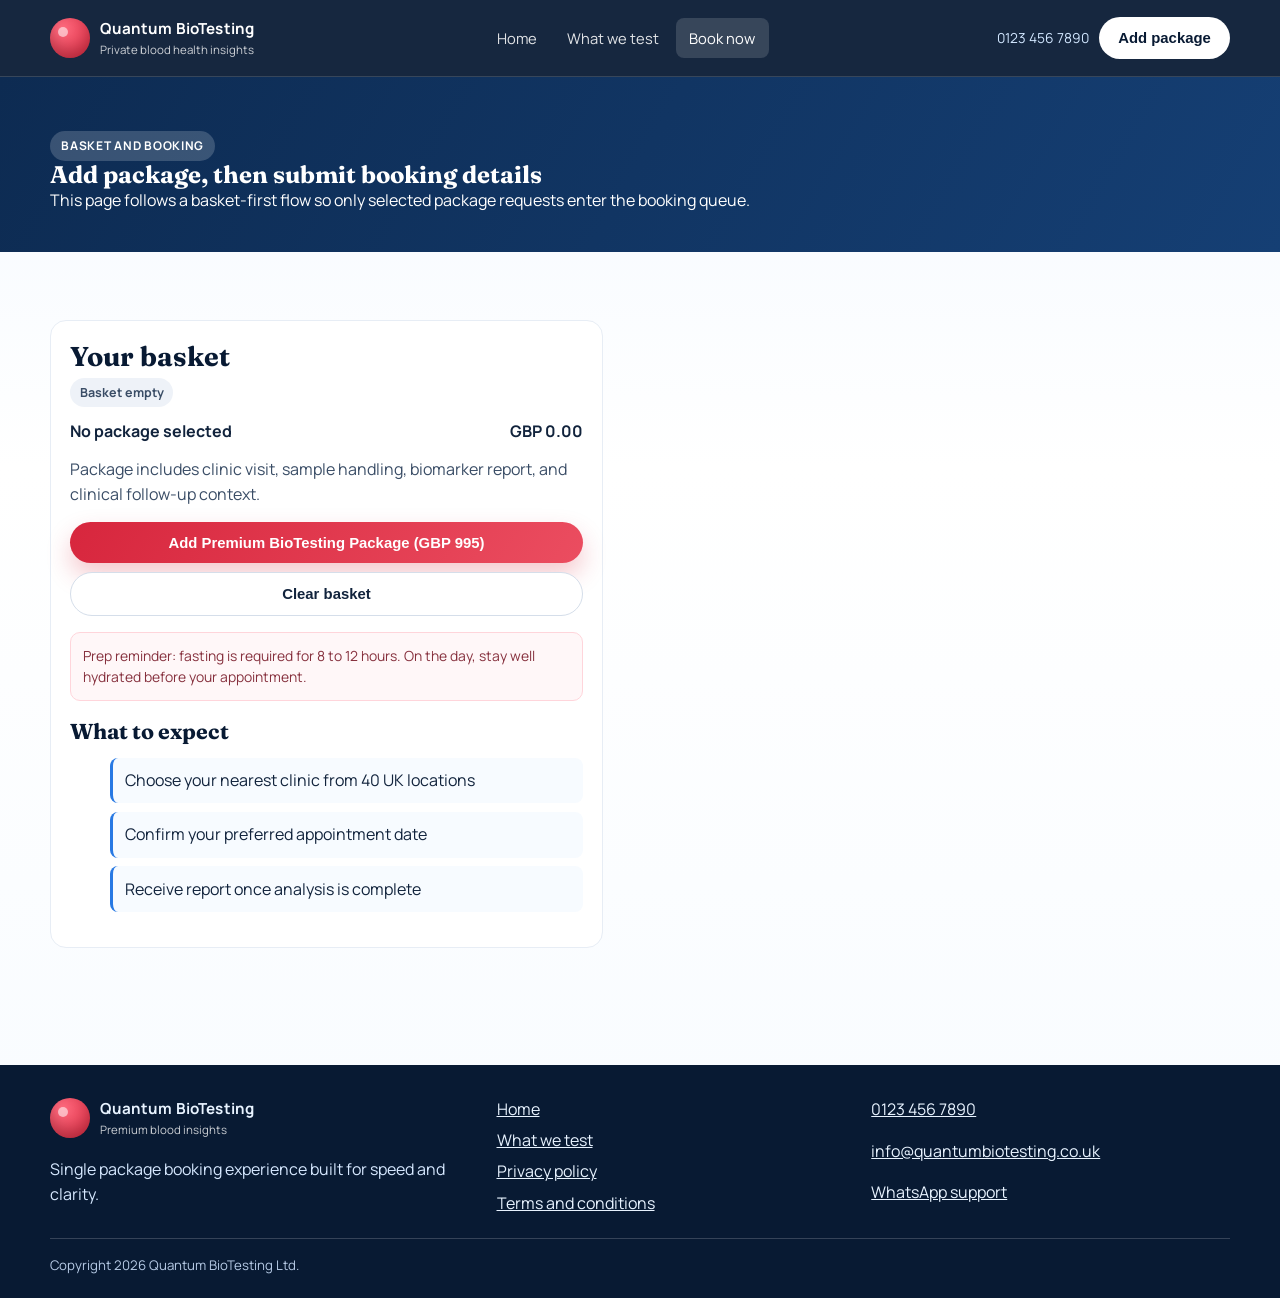
==== commit e03a53f4: "redesign: blue/white healthcare aesthetic with basket-gated booking flow" ====
--- a/book.html
+++ b/book.html
@@ -3,548 +3,183 @@
 <head>
   <meta charset="UTF-8">
   <meta name="viewport" content="width=device-width, initial-scale=1.0">
-  <title>Book Your Test — Quantum BioTesting | £995 All-Inclusive</title>
-  <meta name="description" content="Book your Quantum BioTesting premium blood test. £995 all-inclusive: 300+ biomarkers, phlebotomy, physician review, and GP consultation. 40+ UK clinic locations.">
+  <title>Book Your Premium BioTesting Package</title>
+  <meta name="description" content="Add the Premium BioTesting Package to basket and complete your booking request.">
   <link rel="preconnect" href="https://fonts.googleapis.com">
   <link rel="preconnect" href="https://fonts.gstatic.com" crossorigin>
-  <link href="https://fonts.googleapis.com/css2?family=DM+Serif+Display:ital@0;1&family=Inter:wght@300;400;500;600;700&display=swap" rel="stylesheet">
+  <link href="https://fonts.googleapis.com/css2?family=Fraunces:opsz,wght@9..144,500;9..144,700&family=Manrope:wght@400;500;700;800&display=swap" rel="stylesheet">
   <link rel="stylesheet" href="assets/css/style.css">
 </head>
 <body>
-
-  <!-- ── Header ─────────────────────────────────────────────── -->
-  <header class="site-header" id="site-header">
-    <div class="header-inner">
-      <a href="index.html" class="header-logo" aria-label="Quantum BioTesting — Home">
-        <div class="logo-mark">
-          <svg viewBox="0 0 20 20" fill="none" xmlns="http://www.w3.org/2000/svg" aria-hidden="true">
-            <circle cx="10" cy="10" r="7" stroke="#07090F" stroke-width="1.5"/>
-            <path d="M7 10h6M10 7v6" stroke="#07090F" stroke-width="1.5" stroke-linecap="round"/>
-          </svg>
-        </div>
-        <div class="logo-text">
-          <span class="logo-name">Quantum BioTesting</span>
-          <span class="logo-sub">Premium Private Diagnostics</span>
-        </div>
+  <header class="site-header">
+    <div class="container header-inner">
+      <a class="brand" href="index.html" aria-label="Quantum BioTesting home">
+        <span class="brand-mark" aria-hidden="true"></span>
+        <span class="brand-copy">
+          <strong>Quantum BioTesting</strong>
+          <span>Private blood health insights</span>
+        </span>
       </a>
-      <nav class="header-nav" aria-label="Main navigation">
+      <nav class="main-nav" aria-label="Primary navigation">
         <a href="index.html">Home</a>
-        <a href="testing.html">What We Test</a>
-        <a href="book.html" class="active">Book a Test</a>
+        <a href="testing.html">What we test</a>
+        <a class="active" href="book.html">Book now</a>
       </nav>
-      <div class="header-actions">
-        <a href="tel:+441234567890" class="header-phone">0123 456 7890</a>
-        <a href="book.html" class="btn-book-header">
-          <span>Book Now</span>
-          <svg width="12" height="12" viewBox="0 0 12 12" fill="none" aria-hidden="true"><path d="M2 6h8M6 2l4 4-4 4" stroke="currentColor" stroke-width="1.5" stroke-linecap="round" stroke-linejoin="round"/></svg>
-        </a>
-        <button class="header-hamburger" id="hamburger" aria-label="Open navigation" aria-expanded="false">
-          <span class="ham-bar"></span>
-        </button>
+      <div class="header-right">
+        <a class="top-phone" href="tel:+441234567890">0123 456 7890</a>
+        <button class="btn btn-light" data-add-basket>Add package</button>
+        <button id="menu-toggle" class="menu-toggle" aria-label="Toggle navigation" aria-expanded="false">Menu</button>
       </div>
     </div>
+    <nav id="mobile-nav" class="mobile-nav" aria-label="Mobile navigation">
+      <a href="index.html">Home</a>
+      <a href="testing.html">What we test</a>
+      <a href="book.html">Book now</a>
+    </nav>
   </header>
 
-  <!-- Mobile nav -->
-  <nav class="mobile-nav" id="mobile-nav" aria-label="Mobile navigation" hidden>
-    <a href="index.html">Home</a>
-    <a href="testing.html">What We Test</a>
-    <a href="book.html">Book a Test</a>
-    <a href="book.html" class="mob-cta">Book Now — £995</a>
-  </nav>
+  <main>
+    <section class="page-hero">
+      <div class="container reveal">
+        <span class="eyebrow" style="background: rgba(255,255,255,0.18); color: #fff;">Basket and booking</span>
+        <h1>Add package, then submit booking details</h1>
+        <p>This page follows a basket-first flow so only selected package requests enter the booking queue.</p>
+      </div>
+    </section>
 
-  <!-- ── Page Hero ───────────────────────────────────────────── -->
-  <section class="page-hero" aria-label="Page introduction">
-    <div class="page-hero-inner">
-      <div style="margin-bottom:20px;">
-        <span class="bc-item"><a href="index.html" style="color:var(--t2);text-decoration:none;font-size:0.8125rem;">Home</a></span>
-        <span style="color:var(--t3);font-size:0.75rem;margin:0 6px;">›</span>
-        <span style="color:var(--t3);font-size:0.8125rem;">Book a Test</span>
-      </div>
-      <span class="label">Secure Booking</span>
-      <h1>Book your Quantum<br><em class="text-gold" style="font-style:italic;">Premium BioTest</em></h1>
-      <p class="lead" style="margin-top:16px;">Complete the form below to secure your appointment. You'll receive confirmation within minutes, along with your pre-test preparation guide.</p>
-      <div class="page-hero-meta">
-        <span>£995 all-inclusive</span>
-        <span>300+ biomarkers</span>
-        <span>Secure payment via Stripe</span>
-        <span>7-day cancellation</span>
-      </div>
-    </div>
-  </section>
+    <section class="section">
+      <div class="container book-layout">
+        <aside class="card reveal">
+          <h2 style="font-size: 1.7rem;">Your basket</h2>
+          <p style="margin-top: 0.4rem;"><span id="cart-status" class="cart-pill empty">Basket empty</span></p>
 
-  <!-- ── Booking Main ────────────────────────────────────────── -->
-  <main>
-    <section class="section section-dark" aria-label="Booking form">
-      <div class="container">
-        <div class="booking-wrap">
+          <div class="basket-row">
+            <span id="basket-name">No package selected</span>
+            <span id="basket-price">GBP 0.00</span>
+          </div>
 
-          <!-- FORM COLUMN -->
-          <div>
-            <!-- Success message (hidden by default) -->
-            <div class="booking-success" id="booking-success" aria-live="polite" role="status">
-              <div class="success-icon" aria-hidden="true">
-                <svg width="26" height="26" viewBox="0 0 24 24" fill="none"><path d="M5 12l5 5L20 7" stroke="currentColor" stroke-width="2" stroke-linecap="round" stroke-linejoin="round"/></svg>
+          <p class="muted">Package includes clinic visit, sample handling, biomarker report, and clinical follow-up context.</p>
+
+          <button class="btn btn-primary" data-add-basket style="margin-top: 0.95rem; width: 100%;">Add Premium BioTesting Package (GBP 995)</button>
+          <button id="clear-basket" class="btn btn-outline" style="margin-top: 0.55rem; width: 100%;">Clear basket</button>
+
+          <div class="note" style="margin-top: 1rem;">
+            Prep reminder: fasting is required for 8 to 12 hours. On the day, stay well hydrated before your appointment.
+          </div>
+
+          <div class="section-title" style="margin-top: 1.2rem; margin-bottom: 0.8rem;">
+            <h3 style="font-size: 1.35rem;">What to expect</h3>
+          </div>
+          <ul class="feature-list" style="margin-top: 0;">
+            <li>Choose your nearest clinic from 40 UK locations</li>
+            <li>Confirm your preferred appointment date</li>
+            <li>Receive report once analysis is complete</li>
+          </ul>
+        </aside>
+
+        <section id="booking-form-section" class="card is-hidden reveal" aria-label="Booking form section">
+          <h2 style="font-size: 1.8rem; margin-bottom: 0.7rem;">Booking request form</h2>
+          <p class="muted" style="margin-bottom: 0.9rem;">This form is enabled after package selection.</p>
+
+          <form id="booking-form" novalidate>
+            <div class="form-grid">
+              <div class="field">
+                <label for="first-name">First name</label>
+                <input id="first-name" name="first_name" required>
+                <span class="error">Please enter your first name.</span>
               </div>
-              <h3>Booking request received.</h3>
-              <p>Thank you for booking with Quantum BioTesting. We'll contact you within 2 working hours (Mon–Fri, 8am–6pm) to confirm your appointment details and process payment securely.</p>
-              <div class="next-steps-box">
-                <h4>What happens next</h4>
-                <ul>
-                  <li>A member of our clinical team will call to confirm your date and location.</li>
-                  <li>You'll receive a secure payment link via email (Stripe — PCI compliant).</li>
-                  <li>Your preparation guide will be emailed before your appointment.</li>
-                  <li>Results are available in your secure portal within 48 hours of your blood draw.</li>
-                </ul>
+
+              <div class="field">
+                <label for="last-name">Last name</label>
+                <input id="last-name" name="last_name" required>
+                <span class="error">Please enter your last name.</span>
+              </div>
+
+              <div class="field">
+                <label for="email">Email</label>
+                <input id="email" name="email" type="email" required>
+                <span class="error">Enter a valid email.</span>
+              </div>
+
+              <div class="field">
+                <label for="phone">Phone</label>
+                <input id="phone" name="phone" required>
+                <span class="error">Please enter your phone number.</span>
+              </div>
+
+              <div class="field">
+                <label for="clinic">Preferred clinic location</label>
+                <select id="clinic" name="clinic" required>
+                  <option value="">Select clinic</option>
+                  <option>London</option>
+                  <option>Manchester</option>
+                  <option>Birmingham</option>
+                  <option>Leeds</option>
+                  <option>Bristol</option>
+                  <option>Glasgow</option>
+                  <option>Edinburgh</option>
+                  <option>Cardiff</option>
+                </select>
+                <span class="error">Please choose a clinic.</span>
+              </div>
+
+              <div class="field">
+                <label for="appointment-date">Preferred date</label>
+                <input id="appointment-date" name="appointment_date" type="date" required>
+                <span class="error">Please select a date.</span>
+              </div>
+
+              <div class="field field-full">
+                <label for="notes">Health goals or notes</label>
+                <textarea id="notes" name="notes" placeholder="Optional notes for the clinical team"></textarea>
+              </div>
+
+              <div class="field field-full">
+                <label>
+                  <input id="consent" type="checkbox" required>
+                  I agree to the <a href="terms.html">terms</a> and <a href="privacy.html">privacy policy</a>.
+                </label>
+                <span class="error">You must agree before submitting.</span>
               </div>
             </div>
 
-            <!-- Booking form -->
-            <form id="booking-form" novalidate aria-label="Booking enquiry form">
+            <button class="btn btn-primary" type="submit" style="margin-top: 0.6rem;">Submit booking request</button>
+            <p class="help" style="margin-top: 0.45rem;">No same-day walk-ins. Booking team will confirm your slot directly.</p>
+          </form>
 
-              <!-- Personal details section -->
-              <p class="form-sec-head">Personal details</p>
-
-              <div class="form-row-2">
-                <div class="form-group">
-                  <label class="form-label" for="first-name">First name <span aria-hidden="true" style="color:var(--red)">*</span></label>
-                  <input
-                    class="form-control"
-                    type="text"
-                    id="first-name"
-                    name="first_name"
-                    autocomplete="given-name"
-                    required
-                    aria-required="true"
-                    aria-describedby="first-name-err"
-                    placeholder="e.g. James"
-                  >
-                  <span class="form-err" id="first-name-err" role="alert">Please enter your first name.</span>
-                </div>
-                <div class="form-group">
-                  <label class="form-label" for="last-name">Last name <span aria-hidden="true" style="color:var(--red)">*</span></label>
-                  <input
-                    class="form-control"
-                    type="text"
-                    id="last-name"
-                    name="last_name"
-                    autocomplete="family-name"
-                    required
-                    aria-required="true"
-                    aria-describedby="last-name-err"
-                    placeholder="e.g. Carter"
-                  >
-                  <span class="form-err" id="last-name-err" role="alert">Please enter your last name.</span>
-                </div>
-              </div>
-
-              <div class="form-group">
-                <label class="form-label" for="email">Email address <span aria-hidden="true" style="color:var(--red)">*</span></label>
-                <input
-                  class="form-control"
-                  type="email"
-                  id="email"
-                  name="email"
-                  autocomplete="email"
-                  required
-                  aria-required="true"
-                  aria-describedby="email-err"
-                  placeholder="your@email.com"
-                >
-                <span class="form-err" id="email-err" role="alert">Please enter a valid email address.</span>
-              </div>
-
-              <div class="form-group">
-                <label class="form-label" for="phone">Phone number <span aria-hidden="true" style="color:var(--red)">*</span></label>
-                <input
-                  class="form-control"
-                  type="tel"
-                  id="phone"
-                  name="phone"
-                  autocomplete="tel"
-                  required
-                  aria-required="true"
-                  aria-describedby="phone-err"
-                  placeholder="07700 000000"
-                >
-                <span class="form-err" id="phone-err" role="alert">Please enter a valid phone number.</span>
-              </div>
-
-              <div class="form-row-2">
-                <div class="form-group">
-                  <label class="form-label" for="dob">Date of birth <span aria-hidden="true" style="color:var(--red)">*</span></label>
-                  <input
-                    class="form-control"
-                    type="date"
-                    id="dob"
-                    name="dob"
-                    required
-                    aria-required="true"
-                    aria-describedby="dob-err"
-                  >
-                  <span class="form-err" id="dob-err" role="alert">Please enter your date of birth.</span>
-                </div>
-                <div class="form-group">
-                  <label class="form-label" for="sex">Biological sex <span aria-hidden="true" style="color:var(--red)">*</span></label>
-                  <span class="form-hint">Used to set reference ranges</span>
-                  <select
-                    class="form-control"
-                    id="sex"
-                    name="sex"
-                    required
-                    aria-required="true"
-                    aria-describedby="sex-err"
-                  >
-                    <option value="" disabled selected>Select…</option>
-                    <option value="male">Male</option>
-                    <option value="female">Female</option>
-                    <option value="intersex">Intersex</option>
-                  </select>
-                  <span class="form-err" id="sex-err" role="alert">Please select your biological sex.</span>
-                </div>
-              </div>
-
-              <!-- Appointment section -->
-              <p class="form-sec-head" style="margin-top:20px;">Appointment preferences</p>
-
-              <div class="form-group">
-                <label class="form-label" for="preferred-location">Preferred location <span aria-hidden="true" style="color:var(--red)">*</span></label>
-                <select
-                  class="form-control"
-                  id="preferred-location"
-                  name="preferred_location"
-                  required
-                  aria-required="true"
-                  aria-describedby="location-err"
-                >
-                  <option value="" disabled selected>Select a city or region…</option>
-                  <optgroup label="London">
-                    <option value="london-city">London City</option>
-                    <option value="london-west">London West End</option>
-                    <option value="london-south">London South</option>
-                    <option value="london-east">London East</option>
-                    <option value="london-north">London North</option>
-                  </optgroup>
-                  <optgroup label="South East">
-                    <option value="brighton">Brighton</option>
-                    <option value="oxford">Oxford</option>
-                    <option value="reading">Reading</option>
-                    <option value="cambridge">Cambridge</option>
-                  </optgroup>
-                  <optgroup label="Midlands">
-                    <option value="birmingham">Birmingham</option>
-                    <option value="coventry">Coventry</option>
-                    <option value="nottingham">Nottingham</option>
-                    <option value="leicester">Leicester</option>
-                  </optgroup>
-                  <optgroup label="North West">
-                    <option value="manchester">Manchester</option>
-                    <option value="liverpool">Liverpool</option>
-                    <option value="chester">Chester</option>
-                  </optgroup>
-                  <optgroup label="North East & Yorkshire">
-                    <option value="leeds">Leeds</option>
-                    <option value="sheffield">Sheffield</option>
-                    <option value="newcastle">Newcastle</option>
-                  </optgroup>
-                  <optgroup label="Scotland">
-                    <option value="edinburgh">Edinburgh</option>
-                    <option value="glasgow">Glasgow</option>
-                  </optgroup>
-                  <optgroup label="Wales">
-                    <option value="cardiff">Cardiff</option>
-                  </optgroup>
-                  <optgroup label="South West">
-                    <option value="bristol">Bristol</option>
-                    <option value="exeter">Exeter</option>
-                  </optgroup>
-                </select>
-                <span class="form-err" id="location-err" role="alert">Please select a preferred location.</span>
-              </div>
-
-              <div class="form-row-2">
-                <div class="form-group">
-                  <label class="form-label" for="preferred-date">Preferred date <span aria-hidden="true" style="color:var(--red)">*</span></label>
-                  <input
-                    class="form-control"
-                    type="date"
-                    id="preferred-date"
-                    name="preferred_date"
-                    required
-                    aria-required="true"
-                    aria-describedby="date-err"
-                  >
-                  <span class="form-err" id="date-err" role="alert">Please select a preferred date.</span>
-                </div>
-                <div class="form-group">
-                  <label class="form-label" for="preferred-time">Preferred time</label>
-                  <select class="form-control" id="preferred-time" name="preferred_time">
-                    <option value="">No preference</option>
-                    <option value="morning">Early morning (8–10am)</option>
-                    <option value="mid-morning">Mid-morning (10am–12pm)</option>
-                    <option value="afternoon">Afternoon (12–4pm)</option>
-                    <option value="evening">Late (4–6pm)</option>
-                  </select>
-                </div>
-              </div>
-
-              <!-- Medical section -->
-              <p class="form-sec-head" style="margin-top:20px;">Medical information</p>
-
-              <div class="form-group">
-                <label class="form-label" for="medications">Current medications (optional)</label>
-                <span class="form-hint">List any prescription or over-the-counter medications. This helps us interpret your results accurately.</span>
-                <textarea
-                  class="form-control"
-                  id="medications"
-                  name="medications"
-                  rows="3"
-                  placeholder="e.g. Levothyroxine 75mcg, Atorvastatin 20mg…"
-                ></textarea>
-              </div>
-
-              <div class="form-group">
-                <label class="form-label" for="health-concerns">Health concerns or goals (optional)</label>
-                <span class="form-hint">Tell us what prompted your enquiry — this helps our physician tailor their review.</span>
-                <textarea
-                  class="form-control"
-                  id="health-concerns"
-                  name="health_concerns"
-                  rows="3"
-                  placeholder="e.g. Persistent fatigue, family history of heart disease, general health optimisation…"
-                ></textarea>
-              </div>
-
-              <!-- How did you hear -->
-              <div class="form-group">
-                <label class="form-label" for="how-heard">How did you hear about us?</label>
-                <select class="form-control" id="how-heard" name="how_heard">
-                  <option value="">Select…</option>
-                  <option value="google">Google / Search</option>
-                  <option value="social">Social media</option>
-                  <option value="friend">Friend or colleague</option>
-                  <option value="gp">GP referral</option>
-                  <option value="press">Press / media</option>
-                  <option value="other">Other</option>
-                </select>
-              </div>
-
-              <!-- Consent & legal -->
-              <p class="form-sec-head" style="margin-top:20px;">Consent</p>
-
-              <div class="form-group">
-                <div class="form-check-row">
-                  <input
-                    type="checkbox"
-                    class="form-check"
-                    id="consent-terms"
-                    name="consent_terms"
-                    required
-                    aria-required="true"
-                    aria-describedby="consent-err"
-                  >
-                  <label class="form-check-lbl" for="consent-terms">
-                    I have read and agree to the <a href="terms.html" target="_blank" rel="noopener">Terms &amp; Conditions</a> and <a href="privacy.html" target="_blank" rel="noopener">Privacy Policy</a>. I understand this is an enquiry, and payment will be collected via a secure link once my appointment is confirmed. <span aria-hidden="true" style="color:var(--red)">*</span>
-                  </label>
-                </div>
-                <span class="form-err" id="consent-err" role="alert">You must agree to the terms to proceed.</span>
-              </div>
-
-              <div class="form-group">
-                <div class="form-check-row">
-                  <input
-                    type="checkbox"
-                    class="form-check"
-                    id="consent-age"
-                    name="consent_age"
-                    required
-                    aria-required="true"
-                    aria-describedby="age-err"
-                  >
-                  <label class="form-check-lbl" for="consent-age">
-                    I confirm I am 18 years of age or older, or I am completing this form on behalf of an 18+ adult with their consent. <span aria-hidden="true" style="color:var(--red)">*</span>
-                  </label>
-                </div>
-                <span class="form-err" id="age-err" role="alert">You must confirm your age to proceed.</span>
-              </div>
-
-              <div class="form-group">
-                <div class="form-check-row">
-                  <input type="checkbox" class="form-check" id="consent-marketing" name="consent_marketing">
-                  <label class="form-check-lbl" for="consent-marketing">
-                    I'd like to receive health tips, test updates, and relevant news from Quantum BioTesting by email. I can unsubscribe at any time.
-                  </label>
-                </div>
-              </div>
-
-              <button type="submit" class="form-submit" id="form-submit">
-                <svg width="18" height="18" viewBox="0 0 24 24" fill="none" aria-hidden="true"><path d="M12 22C17.523 22 22 17.523 22 12S17.523 2 12 2 2 6.477 2 12s4.477 10 10 10z" stroke="currentColor" stroke-width="1.5"/><path d="M8 12l3 3 5-5" stroke="currentColor" stroke-width="1.5" stroke-linecap="round" stroke-linejoin="round"/></svg>
-                Submit Booking Enquiry
-              </button>
-
-              <div class="callout-info" style="margin-top:20px;">
-                <p><strong>No payment today.</strong> This form submits a booking enquiry. Our team will contact you within 2 working hours to confirm availability and process payment securely via Stripe. Your data is handled in accordance with our <a href="privacy.html">Privacy Policy</a>.</p>
-              </div>
-
-            </form>
-          </div>
-
-          <!-- SIDEBAR COLUMN -->
-          <aside class="sidebar">
-            <div class="sidebar-box gold-bdr fade-up">
-              <p class="sidebar-box-head">Quantum Premium BioTest</p>
-              <div class="sidebar-price-row" style="margin-top:0;padding-top:0;border-top:none;margin-bottom:20px;">
-                <span>All-inclusive</span>
-                <strong>£995</strong>
-              </div>
-              <ul class="sidebar-list">
-                <li>300+ biomarker blood panel</li>
-                <li>Venous draw at clinic</li>
-                <li>ISO 15189 certified lab analysis</li>
-                <li>Physician result review</li>
-                <li>20-min GP video consultation</li>
-                <li>Secure online results portal</li>
-                <li>90 days portal access</li>
-                <li>Referral letters if required</li>
-              </ul>
-            </div>
-
-            <div class="sidebar-box fade-up">
-              <p class="sidebar-box-head">What to expect</p>
-              <div class="steps" style="border:none;">
-                <div class="step" style="padding:12px 0;">
-                  <div class="step-num" style="width:26px;height:26px;font-size:0.75rem;">1</div>
-                  <div class="step-body">
-                    <h3 style="font-size:0.875rem;">Submit your enquiry</h3>
-                    <p style="font-size:0.8125rem;">No payment yet. We confirm availability first.</p>
-                  </div>
-                </div>
-                <div class="step" style="padding:12px 0;">
-                  <div class="step-num" style="width:26px;height:26px;font-size:0.75rem;">2</div>
-                  <div class="step-body">
-                    <h3 style="font-size:0.875rem;">We contact you within 2 hours</h3>
-                    <p style="font-size:0.8125rem;">Monday–Friday 8am–6pm, Saturday 9am–2pm.</p>
-                  </div>
-                </div>
-                <div class="step" style="padding:12px 0;">
-                  <div class="step-num" style="width:26px;height:26px;font-size:0.75rem;">3</div>
-                  <div class="step-body">
-                    <h3 style="font-size:0.875rem;">Secure payment via Stripe</h3>
-                    <p style="font-size:0.8125rem;">PCI-compliant. Card or bank transfer accepted.</p>
-                  </div>
-                </div>
-                <div class="step" style="padding:12px 0;border-bottom:none;">
-                  <div class="step-num" style="width:26px;height:26px;font-size:0.75rem;">4</div>
-                  <div class="step-body">
-                    <h3 style="font-size:0.875rem;">Attend &amp; receive results</h3>
-                    <p style="font-size:0.8125rem;">Results and GP consultation within 48 hours.</p>
-                  </div>
-                </div>
-              </div>
-            </div>
-
-            <div class="sidebar-box fade-up">
-              <p class="sidebar-box-head">Prefer to call?</p>
-              <div class="sidebar-contact-row">
-                <span class="sc-lbl">Speak to our team</span>
-                <a href="tel:+441234567890" class="sidebar-phone">0123 456 7890</a>
-              </div>
-              <p style="font-size:0.8125rem;color:var(--t3);line-height:1.6;margin-bottom:12px;">Mon–Fri 8am–6pm · Sat 9am–2pm</p>
-              <a href="https://wa.me/441234567890" class="wa-btn" rel="noopener noreferrer" target="_blank">
-                <svg width="16" height="16" viewBox="0 0 24 24" fill="currentColor" aria-hidden="true"><path d="M17.472 14.382c-.297-.149-1.758-.867-2.03-.967-.273-.099-.471-.148-.67.15-.197.297-.767.966-.94 1.164-.173.199-.347.223-.644.075-.297-.15-1.255-.463-2.39-1.475-.883-.788-1.48-1.761-1.653-2.059-.173-.297-.018-.458.13-.606.134-.133.298-.347.446-.52.149-.174.198-.298.298-.497.099-.198.05-.371-.025-.52-.075-.149-.669-1.612-.916-2.207-.242-.579-.487-.5-.669-.51-.173-.008-.371-.01-.57-.01-.198 0-.52.074-.792.372-.272.297-1.04 1.016-1.04 2.479 0 1.462 1.065 2.875 1.213 3.074.149.198 2.096 3.2 5.077 4.487.709.306 1.262.489 1.694.625.712.227 1.36.195 1.871.118.571-.085 1.758-.719 2.006-1.413.248-.694.248-1.289.173-1.413-.074-.124-.272-.198-.57-.347zM12 0C5.373 0 0 5.373 0 12c0 2.136.559 4.14 1.535 5.874L.057 23.4a.6.6 0 0 0 .732.732l5.527-1.479A11.934 11.934 0 0 0 12 24c6.627 0 12-5.373 12-12S18.627 0 12 0zm0 22.001c-2.004 0-3.868-.555-5.462-1.514l-.392-.234-4.079 1.092 1.092-4.08-.234-.391A9.97 9.97 0 0 1 2 12C2 6.477 6.477 2 12 2s10 4.477 10 10-4.477 10.001-10 10.001z"/></svg>
-                WhatsApp Us
-              </a>
-            </div>
-
-            <div class="sidebar-box fade-up">
-              <p class="sidebar-box-head">Accreditations</p>
-              <div style="display:flex;flex-wrap:wrap;gap:8px;">
-                <span class="footer-accred-pill">UKAS</span>
-                <span class="footer-accred-pill">CQC</span>
-                <span class="footer-accred-pill">ISO 15189</span>
-                <span class="footer-accred-pill">GMC</span>
-              </div>
-              <p style="font-size:0.8125rem;color:var(--t3);line-height:1.65;margin-top:14px;margin-bottom:0;">All samples processed in UKAS-accredited labs. Results signed off by a GMC-registered physician before release to your portal.</p>
-            </div>
-          </aside>
-
-        </div>
+          <div id="booking-success" class="success-box is-hidden">Booking request received. Our team will contact you to confirm your appointment details.</div>
+        </section>
       </div>
     </section>
   </main>
 
-  <!-- ── Footer ──────────────────────────────────────────────── -->
   <footer class="site-footer">
-    <div class="footer-top">
-      <div class="footer-brand">
-        <a href="index.html" class="footer-logo">
-          <div class="logo-mark" style="width:30px;height:30px;">
-            <svg viewBox="0 0 20 20" fill="none" width="16" height="16" aria-hidden="true"><circle cx="10" cy="10" r="7" stroke="#07090F" stroke-width="1.5"/><path d="M7 10h6M10 7v6" stroke="#07090F" stroke-width="1.5" stroke-linecap="round"/></svg>
-          </div>
-          <div class="logo-text">
-            <span class="logo-name" style="font-size:0.875rem;">Quantum BioTesting</span>
-          </div>
+    <div class="container footer-grid">
+      <div>
+        <a class="brand" href="index.html" aria-label="Quantum BioTesting home">
+          <span class="brand-mark" aria-hidden="true"></span>
+          <span class="brand-copy">
+            <strong>Quantum BioTesting</strong>
+            <span>Premium blood insights</span>
+          </span>
         </a>
-        <p class="footer-brand-desc">Premium private health diagnostics. 300+ biomarkers, physician-reviewed results, and a GP consultation — in a single appointment.</p>
-        <div class="footer-accreds">
-          <span class="footer-accred-pill">UKAS</span>
-          <span class="footer-accred-pill">CQC</span>
-          <span class="footer-accred-pill">ISO 15189</span>
-          <span class="footer-accred-pill">GMC</span>
-        </div>
+        <p style="margin-top: 0.8rem;">Single package booking experience built for speed and clarity.</p>
       </div>
-      <div>
-        <p class="footer-col-head">Navigate</p>
-        <div class="footer-links">
-          <a href="index.html">Home</a>
-          <a href="testing.html">What We Test</a>
-          <a href="book.html">Book a Test</a>
-          <a href="privacy.html">Privacy Policy</a>
-          <a href="terms.html">Terms &amp; Conditions</a>
-        </div>
+      <div class="foot-links">
+        <a href="index.html">Home</a>
+        <a href="testing.html">What we test</a>
+        <a href="privacy.html">Privacy policy</a>
+        <a href="terms.html">Terms and conditions</a>
       </div>
-      <div>
-        <p class="footer-col-head">The Test</p>
-        <div class="footer-links">
-          <a href="testing.html#cardiac">Cardiac &amp; Lipids</a>
-          <a href="testing.html#hormones">Hormones</a>
-          <a href="testing.html#thyroid">Thyroid</a>
-          <a href="testing.html#nutrients">Vitamins</a>
-          <a href="testing.html#immune">Immune</a>
-          <a href="testing.html#metabolic">Metabolic</a>
-        </div>
-      </div>
-      <div>
-        <p class="footer-col-head">Contact</p>
-        <div>
-          <div class="footer-contact-item">
-            <span class="fc-lbl">Phone</span>
-            <a href="tel:+441234567890">0123 456 7890</a>
-          </div>
-          <div class="footer-contact-item">
-            <span class="fc-lbl">Email</span>
-            <a href="mailto:info@quantumbiotesting.co.uk">info@quantumbiotesting.co.uk</a>
-          </div>
-        </div>
+      <div class="foot-links">
+        <a href="tel:+441234567890">0123 456 7890</a>
+        <a href="mailto:info@quantumbiotesting.co.uk">info@quantumbiotesting.co.uk</a>
+        <a href="https://wa.me/441234567890" target="_blank" rel="noopener">WhatsApp support</a>
       </div>
     </div>
-    <div class="footer-bottom">
-      <p>&copy; 2025 Quantum BioTesting Ltd. All rights reserved.</p>
-      <p>
-        <a href="privacy.html" style="color:var(--t3);font-size:0.75rem;margin-right:16px;">Privacy Policy</a>
-        <a href="terms.html" style="color:var(--t3);font-size:0.75rem;">Terms &amp; Conditions</a>
-      </p>
-    </div>
-    <div class="footer-disclaimer">
-      <p>This booking form submits an enquiry only. Payment is processed separately via Stripe once your appointment is confirmed. Quantum BioTesting Ltd. Registered in England &amp; Wales. CQC registered.</p>
-    </div>
+    <div class="container footer-bottom">Copyright 2026 Quantum BioTesting Ltd.</div>
   </footer>
-
-  <!-- WhatsApp Float -->
-  <a href="https://wa.me/441234567890" class="wa-float" aria-label="Chat on WhatsApp" rel="noopener noreferrer" target="_blank">
-    <svg width="26" height="26" viewBox="0 0 24 24" fill="currentColor" aria-hidden="true"><path d="M17.472 14.382c-.297-.149-1.758-.867-2.03-.967-.273-.099-.471-.148-.67.15-.197.297-.767.966-.94 1.164-.173.199-.347.223-.644.075-.297-.15-1.255-.463-2.39-1.475-.883-.788-1.48-1.761-1.653-2.059-.173-.297-.018-.458.13-.606.134-.133.298-.347.446-.52.149-.174.198-.298.298-.497.099-.198.05-.371-.025-.52-.075-.149-.669-1.612-.916-2.207-.242-.579-.487-.5-.669-.51-.173-.008-.371-.01-.57-.01-.198 0-.52.074-.792.372-.272.297-1.04 1.016-1.04 2.479 0 1.462 1.065 2.875 1.213 3.074.149.198 2.096 3.2 5.077 4.487.709.306 1.262.489 1.694.625.712.227 1.36.195 1.871.118.571-.085 1.758-.719 2.006-1.413.248-.694.248-1.289.173-1.413-.074-.124-.272-.198-.57-.347z"/><path d="M12 0C5.373 0 0 5.373 0 12c0 2.136.559 4.14 1.535 5.874L.057 23.4a.6.6 0 0 0 .732.732l5.527-1.479A11.934 11.934 0 0 0 12 24c6.627 0 12-5.373 12-12S18.627 0 12 0zm0 22.001c-2.004 0-3.868-.555-5.462-1.514l-.392-.234-4.079 1.092 1.092-4.08-.234-.391A9.97 9.97 0 0 1 2 12C2 6.477 6.477 2 12 2s10 4.477 10 10-4.477 10.001-10 10.001z"/></svg>
-  </a>
 
   <script src="assets/js/main.js" defer></script>
 </body>
-</html>
+</html>
--- a/assets/css/style.css
+++ b/assets/css/style.css
@@ -1,1570 +1,757 @@
-/* ================================================================
-   QUANTUM BIOTESTING — Premium Design System
-   Dark / gold / serif — private clinic aesthetic
-   ================================================================ */
-
-/* ── Google Fonts loaded via <link> in HTML ─────────────────── */
-
-/* ── Design Tokens ──────────────────────────────────────────── */
 :root {
-  /* Backgrounds — layered dark navy */
-  --bg:      #07090F;
-  --bg-2:    #0C1019;
-  --bg-3:    #111826;
-  --bg-4:    #192337;
-  --bg-5:    #223048;
-
-  /* Gold accent — warm, refined */
-  --gold:       #BF9B60;
-  --gold-hi:    #D4B680;
-  --gold-lo:    #8A6E3A;
-  --gold-bg:    rgba(191,155,96,0.07);
-  --gold-bdr:   rgba(191,155,96,0.20);
-  --gold-bdr2:  rgba(191,155,96,0.35);
-
-  /* Semantic colours */
-  --emerald:  #25D4A4;
-  --red:      #F06262;
-  --blue-acc: #5AA4F7;
-
-  /* Text */
-  --t1: #ECF0F7;
-  --t2: #6F8BA8;
-  --t3: #3A5268;
-
-  /* Borders */
-  --bdr:  rgba(255,255,255,0.06);
-  --bdr2: rgba(255,255,255,0.10);
-  --bdr3: rgba(255,255,255,0.16);
-
-  /* Typography */
-  --serif: 'DM Serif Display', Georgia, 'Times New Roman', serif;
-  --sans:  'Inter', Arial, 'Helvetica Neue', sans-serif;
-
-  /* Layout */
-  --container: 1200px;
-  --header-h:  72px;
-
-  /* Focus ring */
-  --focus: 2px solid var(--gold);
-}
-
-/* ── Reset ──────────────────────────────────────────────────── */
-*, *::before, *::after { box-sizing: border-box; margin: 0; padding: 0; }
+  --navy-900: #081a33;
+  --navy-800: #0d2b52;
+  --blue-600: #2879e3;
+  --blue-100: #e6f2ff;
+  --red-500: #d7263d;
+  --white: #ffffff;
+  --slate-900: #11233c;
+  --slate-700: #3a4d66;
+  --slate-500: #6d7f96;
+  --slate-300: #d5deea;
+  --slate-200: #e7edf5;
+  --surface: #f7fbff;
+  --success: #138a4b;
+  --shadow: 0 14px 44px rgba(8, 26, 51, 0.12);
+  --radius: 16px;
+  --radius-sm: 10px;
+  --container: 1180px;
+}
+
+* {
+  box-sizing: border-box;
+}
 
 html {
   scroll-behavior: smooth;
-  -webkit-text-size-adjust: 100%;
 }
 
 body {
-  font-family: var(--sans);
-  font-size: 16px;
-  line-height: 1.65;
-  color: var(--t1);
-  background: var(--bg);
-  -webkit-font-smoothing: antialiased;
-  -moz-osx-font-smoothing: grayscale;
-}
-
-img { display: block; max-width: 100%; }
+  margin: 0;
+  font-family: "Manrope", "Segoe UI", sans-serif;
+  color: var(--slate-900);
+  background: linear-gradient(180deg, #f2f8ff 0%, var(--white) 36%, #f7fbff 100%);
+  line-height: 1.55;
+}
+
+h1,
+h2,
+h3,
+h4 {
+  font-family: "Fraunces", Georgia, serif;
+  color: var(--navy-900);
+  margin: 0;
+  line-height: 1.15;
+}
+
+p {
+  margin: 0;
+}
 
 a {
-  color: var(--gold);
-  text-decoration: underline;
-  text-underline-offset: 3px;
-  transition: color 0.2s;
-}
-a:hover { color: var(--gold-hi); }
-
-button { font-family: var(--sans); cursor: pointer; border: none; background: none; }
-input, textarea, select { font-family: var(--sans); }
-ul, ol { list-style: none; }
-
-:focus-visible {
-  outline: var(--focus);
-  outline-offset: 3px;
-}
-
-.sr-only {
-  position: absolute; width: 1px; height: 1px;
-  clip: rect(0,0,0,0); overflow: hidden;
-  white-space: nowrap; border: 0;
-}
-
-/* ── Container ──────────────────────────────────────────────── */
+  color: inherit;
+}
+
+img {
+  max-width: 100%;
+  display: block;
+}
+
 .container {
-  max-width: var(--container);
+  width: min(var(--container), calc(100% - 2.2rem));
   margin: 0 auto;
-  padding: 0 24px;
-}
-@media (min-width: 768px)  { .container { padding: 0 40px; } }
-@media (min-width: 1100px) { .container { padding: 0 56px; } }
-
-/* ── Typography ─────────────────────────────────────────────── */
-.serif { font-family: var(--serif); }
-
-h1, .h1 {
-  font-family: var(--serif);
-  font-size: clamp(2.25rem, 5.5vw, 4rem);
-  font-weight: 400;
-  line-height: 1.1;
-  color: var(--t1);
-  letter-spacing: -0.01em;
-}
-
-h2, .h2 {
-  font-family: var(--serif);
-  font-size: clamp(1.75rem, 3.5vw, 2.75rem);
-  font-weight: 400;
-  line-height: 1.2;
-  color: var(--t1);
-  letter-spacing: -0.01em;
-}
-
-h3, .h3 {
-  font-family: var(--sans);
-  font-size: 1.0625rem;
-  font-weight: 600;
-  line-height: 1.4;
-  color: var(--t1);
-}
-
-/* Section label */
-.label {
-  display: inline-flex;
-  align-items: center;
-  gap: 10px;
-  font-size: 0.6875rem;
-  font-weight: 600;
-  letter-spacing: 0.14em;
-  text-transform: uppercase;
-  color: var(--gold);
-  margin-bottom: 16px;
-}
-.label::before {
-  content: '';
-  display: block;
-  width: 20px;
-  height: 1px;
-  background: var(--gold);
-  flex-shrink: 0;
-}
-
-/* Lead text */
-.lead {
-  font-size: clamp(1rem, 1.5vw, 1.125rem);
-  color: var(--t2);
-  line-height: 1.75;
-}
-
-/* ── Buttons ─────────────────────────────────────────────────── */
-.btn {
-  display: inline-flex;
-  align-items: center;
-  gap: 8px;
-  font-family: var(--sans);
-  font-size: 0.9375rem;
-  font-weight: 600;
-  line-height: 1;
-  text-decoration: none;
-  padding: 14px 28px;
-  border-radius: 4px;
-  border: 1px solid transparent;
-  cursor: pointer;
-  white-space: nowrap;
-  transition: background 0.2s, color 0.2s, border-color 0.2s, transform 0.15s, box-shadow 0.2s;
-}
-.btn:focus-visible { outline: var(--focus); }
-.btn:active { transform: translateY(1px); }
-
-/* Gold primary */
-.btn-gold {
-  background: var(--gold);
-  color: var(--bg);
-  border-color: var(--gold);
-  font-weight: 700;
-}
-.btn-gold:hover {
-  background: var(--gold-hi);
-  border-color: var(--gold-hi);
-  color: var(--bg);
-  text-decoration: none;
-  box-shadow: 0 4px 20px rgba(191,155,96,0.35);
-}
-
-/* Ghost / outline */
-.btn-ghost {
-  background: transparent;
-  color: var(--t1);
-  border-color: var(--bdr3);
-}
-.btn-ghost:hover {
-  border-color: var(--gold-bdr2);
-  color: var(--gold);
-  text-decoration: none;
-  background: var(--gold-bg);
-}
-
-/* Gold outline */
-.btn-outline-gold {
-  background: transparent;
-  color: var(--gold);
-  border-color: var(--gold-bdr2);
-}
-.btn-outline-gold:hover {
-  background: var(--gold-bg);
-  color: var(--gold-hi);
-  text-decoration: none;
-}
-
-/* Large */
-.btn-lg { padding: 17px 36px; font-size: 1rem; }
-
-/* Arrow icon helper */
-.btn-arrow { font-size: 1.1em; transition: transform 0.2s; }
-.btn:hover .btn-arrow { transform: translateX(3px); }
-
-/* ── Site Header ─────────────────────────────────────────────── */
+}
+
 .site-header {
   position: sticky;
   top: 0;
-  z-index: 200;
-  height: var(--header-h);
-  background: rgba(7,9,15,0);
-  border-bottom: 1px solid transparent;
-  transition: background 0.3s, border-color 0.3s, backdrop-filter 0.3s;
-}
-.site-header.scrolled {
-  background: rgba(7,9,15,0.92);
-  border-bottom-color: var(--bdr);
-  backdrop-filter: blur(16px);
-  -webkit-backdrop-filter: blur(16px);
+  z-index: 60;
+  background: rgba(8, 26, 51, 0.94);
+  backdrop-filter: blur(12px);
+  border-bottom: 1px solid rgba(255, 255, 255, 0.14);
 }
 
 .header-inner {
-  max-width: var(--container);
-  margin: 0 auto;
-  padding: 0 24px;
-  height: 100%;
+  min-height: 76px;
   display: flex;
   align-items: center;
-  gap: 0;
-}
-@media (min-width: 768px)  { .header-inner { padding: 0 40px; } }
-@media (min-width: 1100px) { .header-inner { padding: 0 56px; } }
-
-/* Logo */
-.header-logo {
-  display: flex;
-  align-items: center;
-  gap: 11px;
+  justify-content: space-between;
+  gap: 1rem;
+}
+
+.brand {
+  display: inline-flex;
+  align-items: center;
   text-decoration: none;
-  flex-shrink: 0;
-  margin-right: 36px;
-}
-.header-logo:hover { text-decoration: none; }
-
-.logo-mark {
-  width: 36px;
-  height: 36px;
-  background: var(--gold);
-  border-radius: 3px;
-  display: flex;
-  align-items: center;
-  justify-content: center;
-  flex-shrink: 0;
-}
-.logo-mark svg { width: 20px; height: 20px; }
-
-.logo-text {
-  display: flex;
-  flex-direction: column;
-  gap: 1px;
-}
-.logo-name {
-  font-size: 0.9375rem;
-  font-weight: 700;
-  color: var(--t1);
-  letter-spacing: -0.01em;
-  display: block;
-  line-height: 1;
-}
-.logo-sub {
-  font-size: 0.625rem;
-  font-weight: 500;
-  letter-spacing: 0.1em;
-  text-transform: uppercase;
-  color: var(--t3);
-  display: block;
-  line-height: 1;
-}
-
-/* Desktop nav */
-.header-nav {
-  display: none;
-  align-items: center;
-  gap: 2px;
-  flex: 1;
-}
-@media (min-width: 768px) { .header-nav { display: flex; } }
-
-.header-nav a {
-  display: flex;
-  align-items: center;
-  padding: 8px 14px;
-  font-size: 0.875rem;
-  font-weight: 500;
-  color: var(--t2);
-  text-decoration: none;
-  border-radius: 4px;
-  transition: color 0.2s, background 0.2s;
-}
-.header-nav a:hover { color: var(--t1); background: var(--bg-3); }
-.header-nav a.active { color: var(--t1); }
-
-/* Header actions */
-.header-actions {
-  display: flex;
-  align-items: center;
-  gap: 12px;
-  margin-left: auto;
-}
-
-.header-phone {
-  display: none;
-  font-size: 0.8125rem;
-  font-weight: 500;
-  color: var(--t2);
-  text-decoration: none;
-  transition: color 0.2s;
-}
-@media (min-width: 1024px) { .header-phone { display: block; } }
-.header-phone:hover { color: var(--t1); }
-
-.btn-book-header {
-  display: none;
-  align-items: center;
-  gap: 7px;
-  background: var(--gold);
-  color: var(--bg);
-  padding: 0 20px;
-  height: 40px;
-  font-size: 0.8125rem;
-  font-weight: 700;
-  letter-spacing: 0.01em;
-  border-radius: 4px;
-  text-decoration: none;
-  transition: background 0.2s, box-shadow 0.2s;
-}
-@media (min-width: 600px) { .btn-book-header { display: flex; } }
-.btn-book-header:hover {
-  background: var(--gold-hi);
-  color: var(--bg);
-  text-decoration: none;
-  box-shadow: 0 4px 16px rgba(191,155,96,0.3);
-}
-
-/* Hamburger */
-.header-hamburger {
+  color: var(--white);
+  gap: 0.65rem;
+}
+
+.brand-mark {
   width: 40px;
   height: 40px;
+  border-radius: 999px;
+  background: radial-gradient(circle at 30% 25%, #ff6b7f, var(--red-500));
+  position: relative;
+  box-shadow: inset 0 -8px 14px rgba(0, 0, 0, 0.18);
+}
+
+.brand-mark::after {
+  content: "";
+  width: 10px;
+  height: 10px;
+  border-radius: 999px;
+  background: rgba(255, 255, 255, 0.55);
+  position: absolute;
+  top: 9px;
+  left: 8px;
+}
+
+.brand-copy strong {
+  display: block;
+  font-size: 0.95rem;
+  letter-spacing: 0.01em;
+}
+
+.brand-copy span {
+  display: block;
+  font-size: 0.72rem;
+  color: rgba(255, 255, 255, 0.78);
+}
+
+.main-nav {
   display: flex;
   align-items: center;
+  gap: 0.2rem;
+}
+
+.main-nav a {
+  color: rgba(255, 255, 255, 0.88);
+  text-decoration: none;
+  padding: 0.55rem 0.85rem;
+  border-radius: 8px;
+  font-size: 0.92rem;
+}
+
+.main-nav a:hover,
+.main-nav a.active {
+  background: rgba(255, 255, 255, 0.14);
+  color: var(--white);
+}
+
+.header-right {
+  display: flex;
+  align-items: center;
+  gap: 0.6rem;
+}
+
+.top-phone {
+  color: #d2e7ff;
+  text-decoration: none;
+  font-size: 0.86rem;
+}
+
+.btn {
+  border: 0;
+  border-radius: 999px;
+  text-decoration: none;
+  display: inline-flex;
+  align-items: center;
   justify-content: center;
-  background: var(--bg-3);
-  border: 1px solid var(--bdr2);
-  border-radius: 4px;
-  flex-shrink: 0;
-}
-@media (min-width: 768px) { .header-hamburger { display: none; } }
-.header-hamburger:hover { background: var(--bg-4); }
-
-.ham-bar {
-  display: block;
-  width: 18px;
-  height: 1.5px;
-  background: var(--t1);
-  border-radius: 1px;
-  position: relative;
-  transition: background 0.2s;
-}
-.ham-bar::before, .ham-bar::after {
-  content: '';
-  display: block;
-  width: 18px;
-  height: 1.5px;
-  background: var(--t1);
-  border-radius: 1px;
-  position: absolute;
-  transition: transform 0.22s;
-}
-.ham-bar::before { top: -5.5px; }
-.ham-bar::after  { top: 5.5px; }
-.header-hamburger.open .ham-bar { background: transparent; }
-.header-hamburger.open .ham-bar::before { transform: rotate(45deg) translate(4px, 3.5px); }
-.header-hamburger.open .ham-bar::after  { transform: rotate(-45deg) translate(4px, -3.5px); }
-
-/* Mobile nav */
+  gap: 0.45rem;
+  padding: 0.8rem 1.2rem;
+  font-weight: 700;
+  font-size: 0.93rem;
+  cursor: pointer;
+  transition: transform 0.2s ease, box-shadow 0.2s ease, background 0.2s ease;
+}
+
+.btn:hover {
+  transform: translateY(-1px);
+}
+
+.btn-primary {
+  background: linear-gradient(120deg, var(--red-500), #eb4d60);
+  color: var(--white);
+  box-shadow: 0 12px 24px rgba(215, 38, 61, 0.25);
+}
+
+.btn-light {
+  background: var(--white);
+  color: var(--navy-900);
+}
+
+.btn-outline {
+  border: 1px solid var(--slate-300);
+  background: var(--white);
+  color: var(--slate-900);
+}
+
+.menu-toggle {
+  display: none;
+  border: 1px solid rgba(255, 255, 255, 0.35);
+  color: var(--white);
+  background: transparent;
+  border-radius: 10px;
+  min-width: 64px;
+  height: 42px;
+  padding: 0 0.7rem;
+}
+
 .mobile-nav {
   display: none;
-  position: sticky;
-  top: var(--header-h);
-  z-index: 190;
-  background: var(--bg-2);
-  border-bottom: 1px solid var(--bdr);
-}
-.mobile-nav.open { display: block; }
+  background: var(--navy-900);
+  border-top: 1px solid rgba(255, 255, 255, 0.16);
+}
+
+.mobile-nav.open {
+  display: block;
+}
 
 .mobile-nav a {
-  display: flex;
-  align-items: center;
-  justify-content: space-between;
-  padding: 16px 24px;
-  font-size: 1rem;
-  font-weight: 500;
-  color: var(--t2);
+  color: var(--white);
   text-decoration: none;
-  border-bottom: 1px solid var(--bdr);
-  transition: color 0.2s, background 0.2s;
-}
-.mobile-nav a:hover { color: var(--t1); background: var(--bg-3); }
-.mobile-nav a:last-of-type { border-bottom: none; }
-
-.mobile-nav .mob-cta {
   display: block;
-  margin: 16px 24px 20px;
-  background: var(--gold);
-  color: var(--bg);
-  padding: 14px 20px;
-  font-size: 0.9375rem;
-  font-weight: 700;
-  border-radius: 4px;
-  text-align: center;
-  text-decoration: none;
-  transition: background 0.2s;
-}
-.mobile-nav .mob-cta:hover { background: var(--gold-hi); color: var(--bg); }
-
-/* Breadcrumb */
-.breadcrumb {
-  background: var(--bg-2);
-  border-bottom: 1px solid var(--bdr);
-  padding: 12px 0;
-}
-.bc-inner {
-  max-width: var(--container);
-  margin: 0 auto;
-  padding: 0 24px;
-  display: flex;
-  align-items: center;
-  gap: 6px;
-  flex-wrap: wrap;
-}
-@media (min-width: 768px)  { .bc-inner { padding: 0 40px; } }
-@media (min-width: 1100px) { .bc-inner { padding: 0 56px; } }
-.bc-item { font-size: 0.8125rem; color: var(--t3); }
-.bc-item a { color: var(--t2); text-decoration: none; }
-.bc-item a:hover { color: var(--gold); }
-.bc-sep { color: var(--t3); font-size: 0.75rem; }
-
-/* ── Sections ────────────────────────────────────────────────── */
-.section { padding: 80px 0; }
-@media (min-width: 768px) { .section { padding: 110px 0; } }
-
-.section-sm { padding: 48px 0; }
-
-.section-dark  { background: var(--bg); }
-.section-2     { background: var(--bg-2); }
-.section-3     { background: var(--bg-3); }
-
-/* Section header */
-.section-header { margin-bottom: 56px; }
-.section-header.center { text-align: center; }
-.section-header.center .label { justify-content: center; }
-.section-header.center .label::before { display: none; }
-.section-header.center .lead { margin: 0 auto; max-width: 540px; }
-.section-header h2 { margin-bottom: 16px; }
-.section-header .lead { max-width: 520px; }
-
-/* Divider */
-hr.divider {
-  border: none;
-  border-top: 1px solid var(--bdr);
-  margin: 0;
-}
-
-/* Gold divider */
-hr.divider-gold {
-  border: none;
-  border-top: 1px solid var(--gold-bdr);
-  margin: 0;
-}
-
-/* ── Grid helpers ────────────────────────────────────────────── */
-.grid-3 { display: grid; grid-template-columns: 1fr; gap: 1px; }
-@media (min-width: 600px) { .grid-3 { grid-template-columns: 1fr 1fr; } }
-@media (min-width: 900px) { .grid-3 { grid-template-columns: repeat(3,1fr); } }
-
-.grid-4 { display: grid; grid-template-columns: 1fr 1fr; gap: 1px; }
-@media (min-width: 900px) { .grid-4 { grid-template-columns: repeat(4,1fr); } }
-
-.cols-2 { display: grid; grid-template-columns: 1fr; gap: 48px; }
-@media (min-width: 900px) { .cols-2 { grid-template-columns: 1fr 1fr; align-items: start; } }
-
-.cols-3-1 { display: grid; grid-template-columns: 1fr; gap: 48px; }
-@media (min-width: 900px) { .cols-3-1 { grid-template-columns: 3fr 1fr; gap: 64px; align-items: start; } }
-
-.cols-2-3 { display: grid; grid-template-columns: 1fr; gap: 48px; }
-@media (min-width: 900px) { .cols-2-3 { grid-template-columns: 2fr 3fr; gap: 64px; align-items: start; } }
-
-/* ── Hero (homepage) ─────────────────────────────────────────── */
+  padding: 0.95rem 1.2rem;
+  border-bottom: 1px solid rgba(255, 255, 255, 0.12);
+}
+
 .hero {
   position: relative;
-  min-height: calc(90vh - var(--header-h));
-  background: var(--bg);
-  display: flex;
-  align-items: center;
-  overflow: hidden;
-  padding: 80px 0;
-}
-@media (min-width: 768px) { .hero { padding: 0; } }
-
-/* Subtle texture */
+  padding: 4.5rem 0 3.5rem;
+  overflow: clip;
+}
+
 .hero::before {
-  content: '';
+  content: "";
   position: absolute;
-  inset: 0;
-  background-image:
-    linear-gradient(rgba(191,155,96,0.025) 1px, transparent 1px),
-    linear-gradient(90deg, rgba(191,155,96,0.025) 1px, transparent 1px);
-  background-size: 64px 64px;
-  pointer-events: none;
-}
-
-/* Radial glow */
-.hero::after {
-  content: '';
-  position: absolute;
-  inset: 0;
-  background: radial-gradient(ellipse at 30% 50%, rgba(24,42,80,0.55) 0%, transparent 65%);
-  pointer-events: none;
-}
-
-.hero-inner {
-  max-width: var(--container);
-  margin: 0 auto;
-  padding: 0 24px;
-  width: 100%;
-  position: relative;
-  z-index: 1;
-  display: grid;
-  grid-template-columns: 1fr;
-  gap: 56px;
-}
-@media (min-width: 768px)  { .hero-inner { padding: 0 40px; grid-template-columns: 1fr 420px; gap: 64px; } }
-@media (min-width: 1100px) { .hero-inner { padding: 0 56px; grid-template-columns: 1fr 480px; gap: 80px; } }
-
-/* Hero content */
-.hero-content {
-  display: flex;
-  flex-direction: column;
-  justify-content: center;
-}
-
-.hero-label {
+  width: 700px;
+  height: 700px;
+  border-radius: 50%;
+  right: -220px;
+  top: -300px;
+  background: radial-gradient(circle, rgba(40, 121, 227, 0.22), rgba(40, 121, 227, 0));
+}
+
+.hero-grid {
+  display: grid;
+  grid-template-columns: 1.1fr 0.9fr;
+  gap: 2.3rem;
+  align-items: center;
+}
+
+.eyebrow {
   display: inline-flex;
   align-items: center;
-  gap: 10px;
-  font-size: 0.6875rem;
-  font-weight: 600;
-  letter-spacing: 0.16em;
+  gap: 0.4rem;
+  background: var(--blue-100);
+  color: var(--blue-600);
+  border-radius: 999px;
+  padding: 0.34rem 0.7rem;
+  font-size: 0.75rem;
+  font-weight: 700;
   text-transform: uppercase;
-  color: var(--gold);
-  margin-bottom: 24px;
-}
-.hero-label::before {
-  content: '';
-  width: 28px;
-  height: 1px;
-  background: var(--gold);
-  flex-shrink: 0;
-}
-
-.hero-h1 {
-  font-family: var(--serif);
-  font-size: clamp(2.5rem, 6vw, 4.25rem);
-  font-weight: 400;
-  line-height: 1.06;
-  color: var(--t1);
-  letter-spacing: -0.02em;
-  margin-bottom: 24px;
-}
-.hero-h1 em {
-  font-style: italic;
-  color: var(--gold);
-}
-
-.hero-body {
-  font-size: 1.0625rem;
-  color: var(--t2);
-  line-height: 1.8;
-  margin-bottom: 36px;
-  max-width: 500px;
-}
-.hero-body strong { color: var(--t1); font-weight: 500; }
+  letter-spacing: 0.06em;
+}
+
+.hero h1 {
+  font-size: clamp(2rem, 4.5vw, 4.1rem);
+  margin: 0.85rem 0;
+}
+
+.hero p {
+  color: var(--slate-700);
+  max-width: 60ch;
+}
 
 .hero-actions {
+  margin-top: 1.4rem;
   display: flex;
   flex-wrap: wrap;
-  gap: 12px;
-  margin-bottom: 44px;
-}
-
-.hero-trust {
+  gap: 0.75rem;
+}
+
+.hero-points {
+  margin-top: 1.4rem;
+  display: grid;
+  grid-template-columns: repeat(2, minmax(120px, 1fr));
+  gap: 0.65rem 1rem;
+}
+
+.hero-points span {
+  font-size: 0.9rem;
+  color: var(--slate-700);
+}
+
+.hero-card {
+  background: var(--white);
+  border-radius: calc(var(--radius) + 4px);
+  box-shadow: var(--shadow);
+  overflow: hidden;
+  border: 1px solid var(--slate-200);
+}
+
+.hero-card img {
+  aspect-ratio: 4 / 3;
+  object-fit: cover;
+}
+
+.hero-card-copy {
+  padding: 1rem 1.1rem 1.2rem;
+}
+
+.hero-card-copy h3 {
+  font-size: 1.4rem;
+  margin-bottom: 0.45rem;
+}
+
+.hero-card-copy p {
+  color: var(--slate-700);
+  font-size: 0.92rem;
+}
+
+.section {
+  padding: 4.3rem 0;
+}
+
+.section-title {
   display: flex;
-  flex-wrap: wrap;
-  gap: 20px;
-  padding-top: 28px;
-  border-top: 1px solid var(--bdr);
-}
-.trust-item {
+  align-items: end;
+  justify-content: space-between;
+  gap: 1rem;
+  margin-bottom: 1.5rem;
+}
+
+.section-title h2 {
+  font-size: clamp(1.8rem, 3vw, 2.6rem);
+}
+
+.muted {
+  color: var(--slate-700);
+}
+
+.stats-row {
+  display: grid;
+  grid-template-columns: repeat(4, minmax(140px, 1fr));
+  gap: 0.8rem;
+}
+
+.stat {
+  background: var(--white);
+  border: 1px solid var(--slate-200);
+  border-radius: var(--radius-sm);
+  padding: 1rem;
+}
+
+.stat strong {
+  font-family: "Fraunces", serif;
+  font-size: 1.8rem;
+  color: var(--navy-800);
+  display: block;
+}
+
+.stat span {
+  color: var(--slate-700);
+  font-size: 0.88rem;
+}
+
+.package-panel {
+  display: grid;
+  grid-template-columns: 1.25fr 0.75fr;
+  gap: 1rem;
+}
+
+.package-copy,
+.package-price {
+  background: var(--white);
+  border: 1px solid var(--slate-200);
+  border-radius: var(--radius);
+  padding: 1.35rem;
+}
+
+.feature-list {
+  margin-top: 1rem;
+  display: grid;
+  gap: 0.55rem;
+}
+
+.feature-list li {
+  list-style: none;
+  background: var(--surface);
+  border-left: 3px solid var(--blue-600);
+  padding: 0.65rem 0.72rem;
+  border-radius: 8px;
+  color: var(--slate-900);
+}
+
+.package-price {
+  background: linear-gradient(180deg, #0d2b52, #081a33);
+  color: #dbebff;
+}
+
+.package-price h3,
+.package-price .price,
+.package-price p {
+  color: var(--white);
+}
+
+.price {
+  font-family: "Fraunces", serif;
+  font-size: 3rem;
+  margin: 0.25rem 0;
+}
+
+.small {
+  font-size: 0.85rem;
+}
+
+.process-grid {
+  display: grid;
+  grid-template-columns: repeat(4, minmax(150px, 1fr));
+  gap: 1rem;
+}
+
+.process-card {
+  border: 1px solid var(--slate-200);
+  border-radius: var(--radius-sm);
+  background: var(--white);
+  overflow: hidden;
+}
+
+.process-card img {
+  width: 100%;
+  height: 155px;
+  object-fit: cover;
+}
+
+.process-card div {
+  padding: 0.9rem;
+}
+
+.process-card strong {
+  color: var(--navy-800);
+  display: block;
+  margin-bottom: 0.35rem;
+}
+
+.clinic-banner {
+  margin-top: 1.1rem;
+  background: linear-gradient(95deg, #e8f4ff, #ffffff);
+  border: 1px solid var(--slate-200);
+  border-radius: var(--radius-sm);
+  padding: 1rem;
   display: flex;
-  align-items: center;
-  gap: 8px;
-  font-size: 0.8125rem;
-  color: var(--t3);
-  font-weight: 500;
-  letter-spacing: 0.02em;
-}
-.trust-dot {
-  width: 6px;
-  height: 6px;
-  border-radius: 50%;
-  background: var(--emerald);
-  flex-shrink: 0;
-}
-
-/* Hero image panel */
-.hero-visual {
+  justify-content: space-between;
+  align-items: center;
+  gap: 1rem;
+}
+
+.legal-grid {
+  display: grid;
+  grid-template-columns: repeat(2, minmax(200px, 1fr));
+  gap: 1rem;
+}
+
+.legal-card {
+  background: var(--white);
+  border: 1px solid var(--slate-200);
+  border-radius: var(--radius-sm);
+  padding: 1rem;
+}
+
+.faq {
+  display: grid;
+  gap: 0.6rem;
+}
+
+.faq details {
+  border: 1px solid var(--slate-200);
+  border-radius: 10px;
+  background: var(--white);
+  padding: 0.75rem 0.95rem;
+}
+
+.faq summary {
+  cursor: pointer;
+  color: var(--navy-800);
+  font-weight: 700;
+}
+
+.faq p {
+  margin-top: 0.55rem;
+  color: var(--slate-700);
+}
+
+.page-hero {
+  padding: 3.4rem 0 2.4rem;
+  background: linear-gradient(120deg, #0d2b52, #153f74);
+  color: #e5f2ff;
+}
+
+.page-hero h1,
+.page-hero p {
+  color: var(--white);
+}
+
+.cards-3 {
+  display: grid;
+  grid-template-columns: repeat(3, minmax(200px, 1fr));
+  gap: 1rem;
+}
+
+.bio-card {
+  border: 1px solid var(--slate-200);
+  border-radius: var(--radius-sm);
+  background: var(--white);
+  padding: 1rem;
+}
+
+.bio-card h3 {
+  font-size: 1.25rem;
+  margin-bottom: 0.4rem;
+}
+
+.bio-card ul {
+  margin-top: 0.65rem;
+  padding-left: 1rem;
+  color: var(--slate-700);
+}
+
+.bio-card li {
+  margin: 0.3rem 0;
+}
+
+.book-layout {
+  display: grid;
+  grid-template-columns: 0.95fr 1.05fr;
+  gap: 1rem;
+}
+
+.card {
+  background: var(--white);
+  border: 1px solid var(--slate-200);
+  border-radius: var(--radius);
+  padding: 1.2rem;
+}
+
+.cart-pill {
+  display: inline-flex;
+  align-items: center;
+  border-radius: 999px;
+  padding: 0.28rem 0.6rem;
+  font-size: 0.78rem;
+  font-weight: 700;
+}
+
+.cart-pill.empty {
+  background: #eef2f8;
+  color: var(--slate-700);
+}
+
+.cart-pill.full {
+  background: #e9fbf0;
+  color: var(--success);
+}
+
+.basket-row {
+  display: flex;
+  justify-content: space-between;
+  margin: 0.8rem 0;
+  font-weight: 700;
+}
+
+.note {
+  background: #fff7f8;
+  border: 1px solid #ffd5db;
+  border-radius: 10px;
+  color: #86303d;
+  padding: 0.75rem;
+  font-size: 0.87rem;
+}
+
+.form-grid {
+  display: grid;
+  grid-template-columns: repeat(2, minmax(130px, 1fr));
+  gap: 0.8rem;
+}
+
+.field {
+  display: grid;
+  gap: 0.34rem;
+  margin-bottom: 0.75rem;
+}
+
+.field label {
+  font-weight: 700;
+  color: var(--slate-900);
+  font-size: 0.88rem;
+}
+
+.field input,
+.field select,
+.field textarea {
+  border: 1px solid var(--slate-300);
+  border-radius: 10px;
+  padding: 0.72rem 0.75rem;
+  font: inherit;
+  color: var(--slate-900);
+  background: var(--white);
+}
+
+.field textarea {
+  resize: vertical;
+  min-height: 90px;
+}
+
+.field-full {
+  grid-column: 1 / -1;
+}
+
+.help {
+  color: var(--slate-500);
+  font-size: 0.78rem;
+}
+
+.error {
+  color: var(--red-500);
+  font-size: 0.76rem;
   display: none;
-  position: relative;
-  border-radius: 4px;
-  overflow: hidden;
-  border: 1px solid var(--bdr2);
-  align-self: center;
-}
-@media (min-width: 768px) { .hero-visual { display: block; } }
-
-.hero-visual img {
-  width: 100%;
-  height: 520px;
-  object-fit: cover;
+}
+
+.field input.invalid,
+.field select.invalid,
+.field textarea.invalid {
+  border-color: var(--red-500);
+}
+
+.field.has-error .error {
   display: block;
-  filter: brightness(0.8) saturate(0.7);
-}
-@media (min-width: 1100px) { .hero-visual img { height: 580px; } }
-
-.hero-visual-overlay {
-  position: absolute;
-  inset: 0;
-  background: linear-gradient(180deg, transparent 40%, rgba(7,9,15,0.85) 100%);
-}
-
-.hero-visual-badge {
-  position: absolute;
-  bottom: 24px;
-  left: 24px;
-  right: 24px;
-  background: rgba(12,16,25,0.8);
-  backdrop-filter: blur(12px);
-  border: 1px solid var(--bdr2);
-  border-left: 2px solid var(--gold);
-  padding: 16px 20px;
-}
-.hero-visual-badge p {
-  font-size: 0.8125rem;
-  color: var(--t2);
-  line-height: 1.5;
-}
-.hero-visual-badge strong { color: var(--t1); font-weight: 600; }
-
-/* ── Stats Strip ─────────────────────────────────────────────── */
-.stats-strip {
-  background: var(--bg-2);
-  border-top: 1px solid var(--bdr);
-  border-bottom: 1px solid var(--bdr);
-}
-.stats-inner {
-  max-width: var(--container);
-  margin: 0 auto;
-  padding: 0 24px;
-  display: grid;
-  grid-template-columns: 1fr 1fr;
-  border-left: 1px solid var(--bdr);
-}
-@media (min-width: 640px)  { .stats-inner { padding: 0 40px; grid-template-columns: repeat(4,1fr); } }
-@media (min-width: 1100px) { .stats-inner { padding: 0 56px; } }
-
-.stat-item {
-  padding: 28px 24px;
-  border-right: 1px solid var(--bdr);
-  border-bottom: 1px solid var(--bdr);
-}
-@media (min-width: 640px) { .stat-item { border-bottom: none; } }
-
-.stat-num {
-  font-family: var(--serif);
-  font-size: clamp(2rem, 4vw, 2.75rem);
-  font-weight: 400;
-  color: var(--gold);
-  line-height: 1;
-  margin-bottom: 6px;
-  letter-spacing: -0.01em;
-}
-.stat-label {
-  font-size: 0.8125rem;
-  color: var(--t3);
-  font-weight: 500;
-  line-height: 1.4;
-  letter-spacing: 0.01em;
-}
-
-/* ── Page hero (inner pages) ─────────────────────────────────── */
-.page-hero {
-  background: var(--bg-2);
-  border-bottom: 1px solid var(--bdr);
-  padding: 56px 0 64px;
-  position: relative;
-  overflow: hidden;
-}
-.page-hero::after {
-  content: '';
-  position: absolute;
-  inset: 0;
-  background: radial-gradient(ellipse at 0% 50%, rgba(24,42,80,0.4) 0%, transparent 60%);
-  pointer-events: none;
-}
-.page-hero-inner {
-  max-width: var(--container);
-  margin: 0 auto;
-  padding: 0 24px;
-  position: relative;
-  z-index: 1;
-}
-@media (min-width: 768px)  { .page-hero-inner { padding: 0 40px; } }
-@media (min-width: 1100px) { .page-hero-inner { padding: 0 56px; } }
-
-.page-hero h1 {
-  font-size: clamp(1.875rem, 4vw, 3rem);
-  margin-bottom: 12px;
-}
-.page-hero .lead { max-width: 560px; }
-.page-hero-meta {
-  display: flex;
-  flex-wrap: wrap;
-  gap: 20px;
-  margin-top: 24px;
-}
-.page-hero-meta span {
-  font-size: 0.75rem;
-  color: var(--t3);
-  font-weight: 500;
-  letter-spacing: 0.06em;
-  display: flex;
-  align-items: center;
-  gap: 8px;
-}
-.page-hero-meta span::before {
-  content: '';
-  width: 5px;
-  height: 5px;
-  border-radius: 50%;
-  background: var(--emerald);
-  flex-shrink: 0;
-}
-
-/* ── Feature Cards ───────────────────────────────────────────── */
-.feature-card {
-  background: var(--bg-2);
-  border: 1px solid var(--bdr);
-  padding: 32px 28px;
-  display: flex;
-  flex-direction: column;
-  gap: 12px;
-  transition: border-color 0.25s, background 0.25s;
-}
-.feature-card:hover {
-  border-color: var(--gold-bdr);
-  background: var(--bg-3);
-}
-.feature-card-icon {
-  width: 44px;
-  height: 44px;
-  background: var(--gold-bg);
-  border: 1px solid var(--gold-bdr);
-  border-radius: 8px;
-  display: flex;
-  align-items: center;
-  justify-content: center;
-  color: var(--gold);
-  flex-shrink: 0;
-  margin-bottom: 4px;
-}
-.feature-card h3 { color: var(--t1); }
-.feature-card p { font-size: 0.9375rem; color: var(--t2); line-height: 1.7; }
-
-/* ── Category Cards ──────────────────────────────────────────── */
-.cat-card {
-  display: block;
-  background: var(--bg-2);
-  border: 1px solid var(--bdr);
-  padding: 24px 22px;
-  text-decoration: none;
-  transition: border-color 0.2s, background 0.2s;
-  position: relative;
-}
-.cat-card:hover { border-color: var(--gold-bdr2); background: var(--bg-3); text-decoration: none; }
-.cat-card::after {
-  content: '→';
-  position: absolute;
-  top: 22px;
-  right: 20px;
-  color: var(--t3);
-  font-size: 0.875rem;
-  transition: color 0.2s, transform 0.2s;
-}
-.cat-card:hover::after { color: var(--gold); transform: translateX(3px); }
-
-.cat-num {
-  font-family: var(--serif);
-  font-size: 2rem;
-  color: var(--gold);
-  line-height: 1;
-  margin-bottom: 8px;
-}
-.cat-card h3 { font-size: 0.9375rem; margin-bottom: 4px; }
-.cat-card p { font-size: 0.8125rem; color: var(--t3); line-height: 1.5; }
-
-/* ── Summary list ────────────────────────────────────────────── */
-.summary-list { border-top: 1px solid var(--bdr); }
-.summary-row {
-  display: grid;
-  grid-template-columns: 42% 1fr;
-  align-items: start;
-  padding: 14px 0;
-  border-bottom: 1px solid var(--bdr);
-  gap: 12px;
-}
-.s-key {
-  font-size: 0.8125rem;
+}
+
+.field.has-error input,
+.field.has-error select,
+.field.has-error textarea {
+  border-color: var(--red-500);
+}
+
+.is-hidden {
+  display: none;
+}
+
+.success-box {
+  margin-top: 0.9rem;
+  background: #e9fbf0;
+  border: 1px solid #b9efcb;
+  border-radius: 12px;
+  padding: 0.85rem;
+  color: #176438;
   font-weight: 600;
-  color: var(--t3);
-  text-transform: uppercase;
-  letter-spacing: 0.07em;
-  padding-right: 12px;
-  padding-top: 2px;
-}
-.s-val { font-size: 0.9375rem; color: var(--t2); line-height: 1.6; }
-.s-val strong { color: var(--t1); }
-
-/* ── Price Panel ─────────────────────────────────────────────── */
-.price-panel {
-  background: var(--bg-3);
-  border: 1px solid var(--gold-bdr);
-  padding: 40px 32px;
-  position: sticky;
-  top: calc(var(--header-h) + 20px);
-}
-.price-eyebrow {
-  font-size: 0.6875rem;
-  font-weight: 600;
-  letter-spacing: 0.14em;
-  text-transform: uppercase;
-  color: var(--gold);
-  margin-bottom: 10px;
-  display: block;
-}
-.price-num {
-  font-family: var(--serif);
-  font-size: 4.5rem;
-  font-weight: 400;
-  color: var(--t1);
-  line-height: 1;
-  letter-spacing: -0.02em;
-  margin-bottom: 6px;
-}
-.price-num sup { font-size: 2rem; vertical-align: top; margin-top: 12px; }
-.price-note { font-size: 0.8125rem; color: var(--t3); margin-bottom: 28px; }
-.price-divider { height: 1px; background: var(--bdr2); margin-bottom: 24px; }
-.price-inc-lbl {
-  font-size: 0.625rem;
-  font-weight: 700;
-  letter-spacing: 0.14em;
-  text-transform: uppercase;
-  color: var(--t3);
-  margin-bottom: 16px;
-}
-.price-inc-list {
-  list-style: none;
-  padding: 0;
-  display: flex;
-  flex-direction: column;
-  gap: 11px;
-  margin-bottom: 32px;
-}
-.price-inc-list li {
-  display: flex;
-  align-items: flex-start;
-  gap: 10px;
-  font-size: 0.9375rem;
-  color: var(--t2);
-  line-height: 1.5;
-}
-.price-inc-list li::before {
-  content: '✓';
-  color: var(--emerald);
-  font-weight: 700;
-  flex-shrink: 0;
-  font-size: 0.875rem;
-  margin-top: 1px;
-}
-.price-cta-note {
-  font-size: 0.75rem;
-  color: var(--t3);
-  text-align: center;
-  margin-top: 14px;
-  line-height: 1.6;
-}
-
-/* ── Steps ───────────────────────────────────────────────────── */
-.steps { display: flex; flex-direction: column; }
-.step {
-  display: grid;
-  grid-template-columns: 52px 1fr;
-  padding: 28px 0;
-  border-bottom: 1px solid var(--bdr);
-  gap: 0;
-  align-items: start;
-}
-.step:last-child { border-bottom: none; }
-.step-num {
-  width: 34px;
-  height: 34px;
-  border: 1px solid var(--gold-bdr2);
-  color: var(--gold);
-  font-family: var(--serif);
-  font-size: 1rem;
-  display: flex;
-  align-items: center;
-  justify-content: center;
-  flex-shrink: 0;
-  border-radius: 50%;
-  margin-top: 2px;
-}
-.step-body h3 { margin-bottom: 6px; padding-top: 5px; }
-.step-body p { font-size: 0.9375rem; color: var(--t2); line-height: 1.7; }
-
-/* ── Do / Don't ──────────────────────────────────────────────── */
-.do-dont {
-  display: grid;
-  grid-template-columns: 1fr;
-  gap: 24px;
-}
-@media (min-width: 640px) { .do-dont { grid-template-columns: 1fr 1fr; } }
-
-.dd-col { overflow: hidden; border: 1px solid var(--bdr); }
-.dd-head {
-  padding: 12px 18px;
-  font-size: 0.6875rem;
-  font-weight: 700;
-  letter-spacing: 0.12em;
-  text-transform: uppercase;
-}
-.dd-do   .dd-head { background: rgba(37,212,164,0.12); color: var(--emerald); border-bottom: 1px solid rgba(37,212,164,0.15); }
-.dd-dont .dd-head { background: rgba(240,98,98,0.12); color: var(--red); border-bottom: 1px solid rgba(240,98,98,0.15); }
-
-.dd-list { list-style: none; padding: 0; }
-.dd-list li {
-  display: flex;
-  gap: 10px;
-  padding: 11px 18px;
-  font-size: 0.9rem;
-  color: var(--t2);
-  border-bottom: 1px solid var(--bdr);
-  line-height: 1.55;
-}
-.dd-list li:last-child { border-bottom: none; }
-.dd-do   .dd-list li::before { content: '✓'; color: var(--emerald); font-weight: 700; flex-shrink: 0; }
-.dd-dont .dd-list li::before { content: '✗'; color: var(--red); font-weight: 700; flex-shrink: 0; }
-
-/* ── Inset/callout blocks ────────────────────────────────────── */
-.callout {
-  border-left: 2px solid var(--gold);
-  padding: 18px 22px;
-  background: var(--gold-bg);
-}
-.callout p { font-size: 0.9375rem; color: var(--t2); line-height: 1.75; margin-bottom: 0; }
-.callout strong { color: var(--t1); }
-
-.callout-warn {
-  border-left: 2px solid var(--red);
-  padding: 18px 22px;
-  background: rgba(240,98,98,0.06);
-}
-.callout-warn strong { display: block; color: var(--red); font-size: 0.6875rem; letter-spacing: 0.1em; text-transform: uppercase; margin-bottom: 6px; }
-.callout-warn p { font-size: 0.875rem; color: var(--t2); line-height: 1.65; margin-bottom: 0; }
-
-.callout-info {
-  border: 1px solid var(--bdr);
-  border-left: 2px solid var(--blue-acc);
-  padding: 18px 22px;
-  background: rgba(90,164,247,0.04);
-}
-.callout-info p { font-size: 0.9375rem; color: var(--t2); line-height: 1.75; margin-bottom: 0; }
-.callout-info strong { color: var(--t1); }
-
-/* ── Accreditations ──────────────────────────────────────────── */
-.accred-strip {
-  background: var(--bg-2);
-  border-top: 1px solid var(--bdr);
-  border-bottom: 1px solid var(--bdr);
-  padding: 32px 0;
-}
-.accred-inner {
-  max-width: var(--container);
-  margin: 0 auto;
-  padding: 0 24px;
-  display: flex;
-  flex-wrap: wrap;
-  justify-content: center;
-  align-items: center;
-  gap: 0;
-}
-@media (min-width: 768px)  { .accred-inner { padding: 0 40px; flex-wrap: nowrap; } }
-@media (min-width: 1100px) { .accred-inner { padding: 0 56px; } }
-
-.accred-item {
-  display: flex;
-  align-items: center;
-  gap: 14px;
-  padding: 16px 28px;
-  border-right: 1px solid var(--bdr);
-  flex: 1;
-  min-width: 0;
-}
-.accred-item:last-child { border-right: none; }
-@media (max-width: 640px) { .accred-item { border-right: none; border-bottom: 1px solid var(--bdr); width: 50%; }
-  .accred-item:nth-child(2), .accred-item:nth-child(4) { border-right: none; }
-  .accred-item:nth-child(1), .accred-item:nth-child(2) { border-right: 1px solid var(--bdr); }
-  .accred-item:last-child { border-bottom: none; }
-}
-
-.accred-badge-box {
-  width: 48px;
-  height: 48px;
-  background: var(--bg-4);
-  border: 1px solid var(--gold-bdr);
-  border-radius: 4px;
-  display: flex;
-  flex-direction: column;
-  align-items: center;
-  justify-content: center;
-  flex-shrink: 0;
-}
-.accred-badge-box span { font-size: 0.6875rem; font-weight: 800; color: var(--gold); letter-spacing: 0.03em; line-height: 1.2; }
-.accred-badge-box sub  { font-size: 0.5rem; color: var(--t3); }
-.accred-txt strong { display: block; font-size: 0.875rem; font-weight: 600; color: var(--t1); }
-.accred-txt span   { font-size: 0.75rem; color: var(--t3); }
-
-/* ── CTA Section ─────────────────────────────────────────────── */
-.cta-section {
-  background: var(--bg-3);
-  border-top: 1px solid var(--gold-bdr);
-  border-bottom: 1px solid var(--gold-bdr);
-  padding: 80px 0;
-}
-.cta-inner {
-  max-width: 720px;
-  margin: 0 auto;
-  text-align: center;
-}
-.cta-inner h2 { margin-bottom: 16px; }
-.cta-inner .lead { margin-bottom: 36px; }
-.cta-btns { display: flex; flex-wrap: wrap; gap: 12px; justify-content: center; }
-.cta-sub {
-  margin-top: 18px;
-  font-size: 0.8125rem;
-  color: var(--t3);
-}
-.cta-sub a { color: var(--t2); }
-
-/* ── Biomarker chips ─────────────────────────────────────────── */
-.chips { display: flex; flex-wrap: wrap; gap: 8px; }
-.chip {
-  display: inline-flex;
-  align-items: center;
-  background: var(--bg-3);
-  border: 1px solid var(--bdr2);
-  color: var(--t2);
-  font-size: 0.8125rem;
-  font-weight: 500;
-  padding: 5px 13px;
-  border-radius: 3px;
-  white-space: nowrap;
-}
-.chip-gold { background: var(--gold-bg); border-color: var(--gold-bdr); color: var(--gold); }
-
-/* Test category section */
-.test-cat {
-  padding: 40px 0;
-  border-bottom: 1px solid var(--bdr);
-}
-.test-cat:last-child { border-bottom: none; }
-.test-cat-header { margin-bottom: 20px; }
-.test-cat-num {
-  display: block;
-  font-size: 0.6875rem;
-  font-weight: 700;
-  letter-spacing: 0.12em;
-  text-transform: uppercase;
-  color: var(--gold);
-  margin-bottom: 4px;
-}
-.test-cat h3 { font-size: 1.1875rem; margin-bottom: 10px; }
-.test-cat p { font-size: 0.9375rem; color: var(--t2); line-height: 1.75; margin-bottom: 16px; max-width: 660px; }
-
-/* ── Booking form ────────────────────────────────────────────── */
-.booking-wrap { display: grid; grid-template-columns: 1fr; gap: 56px; }
-@media (min-width: 960px) { .booking-wrap { grid-template-columns: 1fr 360px; } }
-
-.form-sec-head {
-  font-size: 0.6875rem;
-  font-weight: 700;
-  letter-spacing: 0.14em;
-  text-transform: uppercase;
-  color: var(--t3);
-  padding-bottom: 16px;
-  border-bottom: 1px solid var(--bdr);
-  margin-bottom: 24px;
-}
-
-.form-group { margin-bottom: 22px; }
-
-.form-label {
-  display: block;
-  font-size: 0.875rem;
-  font-weight: 600;
-  color: var(--t1);
-  margin-bottom: 4px;
-}
-.form-hint {
-  display: block;
-  font-size: 0.8125rem;
-  color: var(--t3);
-  margin-bottom: 8px;
-}
-
-.form-control {
-  display: block;
-  width: 100%;
-  padding: 11px 14px;
-  font-size: 0.9375rem;
-  font-family: var(--sans);
-  color: var(--t1);
-  background: var(--bg-3);
-  border: 1px solid var(--bdr2);
-  border-radius: 4px;
-  outline: none;
-  -webkit-appearance: none;
-  appearance: none;
-  transition: border-color 0.2s, box-shadow 0.2s;
-  line-height: 1.5;
-}
-.form-control::placeholder { color: var(--t3); }
-.form-control:focus { border-color: var(--gold); box-shadow: 0 0 0 3px rgba(191,155,96,0.15); }
-.form-control.error { border-color: var(--red); }
-.form-control:focus.error { box-shadow: 0 0 0 3px rgba(240,98,98,0.15); }
-
-textarea.form-control { resize: vertical; min-height: 110px; }
-select.form-control {
-  background-image: url("data:image/svg+xml,%3Csvg xmlns='http://www.w3.org/2000/svg' width='12' height='8' viewBox='0 0 12 8'%3E%3Cpath d='M1 1l5 5 5-5' stroke='%233A5268' stroke-width='1.5' fill='none' stroke-linecap='round'/%3E%3C/svg%3E");
-  background-repeat: no-repeat;
-  background-position: right 14px center;
-  padding-right: 38px;
-}
-select.form-control option { background: #111826; color: var(--t1); }
-
-.form-row-2 { display: grid; grid-template-columns: 1fr 1fr; gap: 16px; }
-@media (max-width: 480px) { .form-row-2 { grid-template-columns: 1fr; } }
-
-.form-err {
-  display: none;
-  font-size: 0.8125rem;
-  font-weight: 500;
-  color: var(--red);
-  margin-top: 6px;
-  padding-left: 10px;
-  border-left: 2px solid var(--red);
-}
-.form-err.show { display: block; }
-
-.form-check-row {
-  display: flex;
-  gap: 12px;
-  margin-bottom: 4px;
-}
-.form-check {
-  width: 18px;
-  height: 18px;
-  flex-shrink: 0;
-  margin-top: 2px;
-  accent-color: var(--gold);
-  cursor: pointer;
-}
-.form-check-lbl { font-size: 0.9rem; color: var(--t2); line-height: 1.6; cursor: pointer; }
-.form-check-lbl a { color: var(--gold); }
-
-.form-submit {
-  display: flex;
-  align-items: center;
-  justify-content: center;
-  gap: 10px;
-  width: 100%;
-  padding: 16px;
-  background: var(--gold);
-  color: var(--bg);
-  font-size: 1rem;
-  font-weight: 700;
-  font-family: var(--sans);
-  border: none;
-  border-radius: 4px;
-  cursor: pointer;
-  margin-top: 8px;
-  transition: background 0.2s, box-shadow 0.2s;
-}
-.form-submit:hover { background: var(--gold-hi); box-shadow: 0 4px 20px rgba(191,155,96,0.3); }
-.form-submit:disabled { opacity: 0.5; cursor: not-allowed; }
-.form-submit:active { transform: translateY(1px); }
-
-/* Booking success */
-.booking-success {
-  display: none;
-  border: 1px solid rgba(37,212,164,0.25);
-  background: rgba(37,212,164,0.05);
-  padding: 40px 32px;
-}
-.booking-success.show { display: block; }
-.success-icon {
-  width: 52px;
-  height: 52px;
-  background: rgba(37,212,164,0.12);
-  border: 1px solid rgba(37,212,164,0.3);
-  border-radius: 50%;
-  display: flex;
-  align-items: center;
-  justify-content: center;
-  color: var(--emerald);
-  margin-bottom: 20px;
-}
-.booking-success h3 { font-size: 1.375rem; color: var(--t1); margin-bottom: 10px; font-family: var(--serif); font-weight: 400; }
-.booking-success p { font-size: 0.9375rem; color: var(--t2); line-height: 1.75; }
-.next-steps-box {
-  margin-top: 24px;
-  border: 1px solid var(--bdr);
-  padding: 20px 24px;
-  background: var(--bg-3);
-}
-.next-steps-box h4 {
-  font-size: 0.625rem;
-  font-weight: 700;
-  letter-spacing: 0.14em;
-  text-transform: uppercase;
-  color: var(--t3);
-  margin-bottom: 14px;
-}
-.next-steps-box ul { list-style: none; padding: 0; display: flex; flex-direction: column; gap: 8px; }
-.next-steps-box li { font-size: 0.875rem; color: var(--t2); display: flex; gap: 8px; }
-.next-steps-box li::before { content: '→'; color: var(--gold); flex-shrink: 0; font-weight: 600; }
-
-/* Sidebar */
-.sidebar {
-  display: flex;
-  flex-direction: column;
-  gap: 24px;
-}
-.sidebar-box {
-  border: 1px solid var(--bdr);
-  padding: 24px;
-  background: var(--bg-3);
-}
-.sidebar-box.gold-bdr { border-color: var(--gold-bdr); }
-.sidebar-box-head {
-  font-size: 0.625rem;
-  font-weight: 700;
-  letter-spacing: 0.14em;
-  text-transform: uppercase;
-  color: var(--t3);
-  margin-bottom: 16px;
-  padding-bottom: 12px;
-  border-bottom: 1px solid var(--bdr);
-}
-.sidebar-list { list-style: none; padding: 0; }
-.sidebar-list li {
-  display: flex;
-  gap: 10px;
-  font-size: 0.875rem;
-  color: var(--t2);
-  padding: 10px 0;
-  border-bottom: 1px solid var(--bdr);
-  line-height: 1.5;
-}
-.sidebar-list li:last-child { border-bottom: none; }
-.sidebar-list li::before { content: '–'; color: var(--t3); flex-shrink: 0; }
-.sidebar-price-row {
-  display: flex;
-  align-items: center;
-  justify-content: space-between;
-  margin-top: 16px;
-  padding-top: 16px;
-  border-top: 1px solid var(--bdr2);
-}
-.sidebar-price-row span { font-size: 0.8125rem; color: var(--t3); letter-spacing: 0.06em; }
-.sidebar-price-row strong { font-family: var(--serif); font-size: 2rem; color: var(--gold); line-height: 1; }
-
-.sidebar-contact-row { margin-bottom: 14px; }
-.sidebar-contact-row .sc-lbl {
-  font-size: 0.625rem;
-  font-weight: 700;
-  letter-spacing: 0.12em;
-  text-transform: uppercase;
-  color: var(--t3);
-  display: block;
-  margin-bottom: 3px;
-}
-.sidebar-phone {
-  display: flex;
-  align-items: center;
-  gap: 8px;
-  font-size: 1.25rem;
-  font-weight: 700;
-  font-family: var(--serif);
-  color: var(--t1);
-  text-decoration: none;
-  transition: color 0.2s;
-}
-.sidebar-phone:hover { color: var(--gold); text-decoration: none; }
-.wa-btn {
-  display: flex;
-  align-items: center;
-  justify-content: center;
-  gap: 9px;
-  background: #25D366;
-  color: white;
-  padding: 12px 18px;
-  font-size: 0.875rem;
-  font-weight: 600;
-  border-radius: 4px;
-  text-decoration: none;
-  margin-top: 12px;
-  transition: background 0.2s;
-  width: 100%;
-}
-.wa-btn:hover { background: #1ebc59; color: white; text-decoration: none; }
-
-/* ── Legal pages ─────────────────────────────────────────────── */
-.legal-content { max-width: 740px; }
-.legal-intro {
-  background: var(--bg-3);
-  border: 1px solid var(--bdr);
-  border-left: 2px solid var(--gold);
-  padding: 20px 24px;
-  margin-bottom: 40px;
-}
-.legal-intro p { font-size: 0.9375rem; color: var(--t2); line-height: 1.8; margin-bottom: 0; }
-.legal-content h2 {
-  font-family: var(--sans);
-  font-size: 1.125rem;
-  font-weight: 700;
-  color: var(--t1);
-  margin: 40px 0 12px;
-  padding-top: 12px;
-  border-top: 1px solid var(--bdr);
-  letter-spacing: 0;
-}
-.legal-content h3 { font-size: 0.9375rem; font-weight: 600; color: var(--t2); margin: 20px 0 8px; }
-.legal-content p { font-size: 0.9375rem; color: var(--t2); line-height: 1.85; margin-bottom: 16px; }
-.legal-content a { color: var(--gold); }
-.legal-content ul { margin-bottom: 20px; }
-.legal-content ul li {
-  font-size: 0.9375rem;
-  color: var(--t2);
-  line-height: 1.8;
-  padding: 3px 0 3px 18px;
-  position: relative;
-}
-.legal-content ul li::before { content: '–'; position: absolute; left: 0; color: var(--t3); }
-.legal-warn { background: rgba(240,98,98,0.06); border-left: 2px solid var(--red); padding: 16px 20px; margin: 16px 0 20px; }
-.legal-warn strong { display: block; color: var(--red); font-size: 0.6875rem; letter-spacing: 0.1em; text-transform: uppercase; margin-bottom: 6px; }
-.legal-warn p { font-size: 0.875rem; margin-bottom: 0; color: var(--t2); line-height: 1.65; }
-.legal-contact {
-  background: var(--bg-3);
-  border: 1px solid var(--bdr);
-  padding: 20px 24px;
-  display: flex;
-  flex-direction: column;
-  gap: 4px;
-  margin-top: 8px;
-}
-.legal-contact p { font-size: 0.9375rem; margin-bottom: 0; }
-
-/* ── Footer ──────────────────────────────────────────────────── */
-.site-footer { background: var(--bg-2); border-top: 1px solid var(--bdr); }
-.footer-top {
-  max-width: var(--container);
-  margin: 0 auto;
-  padding: 56px 24px 48px;
-  display: grid;
-  grid-template-columns: 1fr;
-  gap: 36px;
-  border-bottom: 1px solid var(--bdr);
-}
-@media (min-width: 568px) { .footer-top { grid-template-columns: 1fr 1fr; padding: 56px 40px 48px; } }
-@media (min-width: 1100px) { .footer-top { grid-template-columns: 1.8fr 1fr 1fr 1fr; padding: 56px 56px 48px; } }
-
-.footer-brand {}
-.footer-logo { display: flex; align-items: center; gap: 10px; margin-bottom: 16px; text-decoration: none; }
-.footer-logo:hover { text-decoration: none; }
-.footer-brand-desc { font-size: 0.875rem; color: var(--t3); line-height: 1.75; max-width: 280px; margin-bottom: 20px; }
-.footer-accreds { display: flex; flex-wrap: wrap; gap: 8px; }
-.footer-accred-pill {
-  font-size: 0.625rem;
-  font-weight: 700;
-  letter-spacing: 0.1em;
-  text-transform: uppercase;
-  color: var(--t3);
-  border: 1px solid var(--bdr2);
-  padding: 4px 8px;
-  border-radius: 2px;
-}
-
-.footer-col-head {
-  font-size: 0.625rem;
-  font-weight: 700;
-  letter-spacing: 0.14em;
-  text-transform: uppercase;
-  color: var(--t3);
-  margin-bottom: 16px;
-}
-.footer-links { display: flex; flex-direction: column; gap: 10px; }
-.footer-links a { font-size: 0.875rem; color: var(--t2); text-decoration: none; transition: color 0.2s; }
-.footer-links a:hover { color: var(--gold); }
-.footer-contact-item { display: flex; flex-direction: column; gap: 2px; margin-bottom: 12px; }
-.footer-contact-item .fc-lbl { font-size: 0.625rem; font-weight: 700; letter-spacing: 0.1em; text-transform: uppercase; color: var(--t3); }
-.footer-contact-item a, .footer-contact-item span { font-size: 0.875rem; color: var(--t2); text-decoration: none; }
-.footer-contact-item a:hover { color: var(--gold); }
+}
+
+.legal-page {
+  max-width: 820px;
+}
+
+.legal-page h2 {
+  margin: 1.2rem 0 0.45rem;
+  font-size: 1.45rem;
+}
+
+.legal-page p,
+.legal-page li {
+  color: var(--slate-700);
+}
+
+.legal-page ul {
+  margin: 0.45rem 0;
+  padding-left: 1rem;
+}
+
+.site-footer {
+  margin-top: 3rem;
+  background: #081a33;
+  color: #d6e8ff;
+  padding: 2rem 0 1.4rem;
+}
+
+.footer-grid {
+  display: grid;
+  grid-template-columns: 1.2fr 1fr 1fr;
+  gap: 1rem;
+}
+
+.site-footer a {
+  color: #e8f3ff;
+}
+
+.foot-links {
+  display: grid;
+  gap: 0.4rem;
+}
 
 .footer-bottom {
-  max-width: var(--container);
-  margin: 0 auto;
-  padding: 16px 24px;
-  display: flex;
-  flex-wrap: wrap;
-  justify-content: space-between;
-  align-items: center;
-  gap: 8px;
-  border-bottom: 1px solid var(--bdr);
-}
-@media (min-width: 640px)  { .footer-bottom { padding: 16px 40px; } }
-@media (min-width: 1100px) { .footer-bottom { padding: 16px 56px; } }
-.footer-bottom p { font-size: 0.75rem; color: var(--t3); }
-
-.footer-disclaimer {
-  max-width: var(--container);
-  margin: 0 auto;
-  padding: 16px 24px;
-}
-@media (min-width: 640px)  { .footer-disclaimer { padding: 16px 40px; } }
-@media (min-width: 1100px) { .footer-disclaimer { padding: 16px 56px; } }
-.footer-disclaimer p { font-size: 0.75rem; color: var(--t3); line-height: 1.7; }
-
-/* ── WhatsApp float ──────────────────────────────────────────── */
-.wa-float {
-  position: fixed;
-  bottom: 24px;
-  right: 24px;
-  z-index: 80;
-  width: 52px;
-  height: 52px;
-  border-radius: 50%;
-  background: #25D366;
-  color: white;
-  display: flex;
-  align-items: center;
-  justify-content: center;
-  box-shadow: 0 4px 20px rgba(37,211,102,0.35);
-  text-decoration: none;
-  transition: transform 0.2s, box-shadow 0.2s;
-}
-.wa-float:hover { transform: scale(1.08); box-shadow: 0 6px 28px rgba(37,211,102,0.45); color: white; text-decoration: none; }
-
-/* ── Mobile booking bar ──────────────────────────────────────── */
-.mob-bar {
-  position: fixed;
-  bottom: 0; left: 0; right: 0;
-  z-index: 70;
-  background: var(--bg-3);
-  border-top: 1px solid var(--bdr2);
-  padding: 10px 20px;
-  display: flex;
-  align-items: center;
-  justify-content: space-between;
-  gap: 12px;
-  transform: translateY(110%);
-  transition: transform 0.3s ease-out;
-  backdrop-filter: blur(12px);
-}
-.mob-bar.visible { transform: translateY(0); }
-@media (min-width: 768px) { .mob-bar { display: none !important; } }
-.mob-bar p { font-size: 0.875rem; color: var(--t2); }
-.mob-bar p strong { color: var(--t1); }
-.mob-bar-link {
-  background: var(--gold);
-  color: var(--bg);
-  padding: 10px 20px;
-  font-size: 0.8125rem;
-  font-weight: 700;
-  border-radius: 4px;
-  text-decoration: none;
-  white-space: nowrap;
-  flex-shrink: 0;
-  transition: background 0.2s;
-}
-.mob-bar-link:hover { background: var(--gold-hi); color: var(--bg); text-decoration: none; }
-
-/* ── Animations ──────────────────────────────────────────────── */
-.fade-up {
+  margin-top: 1.4rem;
+  border-top: 1px solid rgba(255, 255, 255, 0.18);
+  padding-top: 1rem;
+  color: #b7cbe6;
+  font-size: 0.83rem;
+}
+
+.reveal {
   opacity: 0;
-  transform: translateY(20px);
-  transition: opacity 0.5s ease-out, transform 0.5s ease-out;
-}
-.fade-up.visible { opacity: 1; transform: translateY(0); }
-.d1 { transition-delay: 0.08s; }
-.d2 { transition-delay: 0.16s; }
-.d3 { transition-delay: 0.24s; }
-.d4 { transition-delay: 0.32s; }
-
-/* ── Utilities ───────────────────────────────────────────────── */
-.text-gold    { color: var(--gold); }
-.text-emerald { color: var(--emerald); }
-.text-muted   { color: var(--t2); }
-.fw-7         { font-weight: 700; }
-.mb-0         { margin-bottom: 0; }
-
-/* ── Small screen tweaks ─────────────────────────────────────── */
-@media (max-width: 480px) {
-  .stat-num    { font-size: 2rem; }
-  .price-num   { font-size: 3.5rem; }
-  .hero-h1     { font-size: 2.25rem; }
-  .section     { padding: 60px 0; }
-}
+  transform: translateY(18px);
+  transition: opacity 0.6s ease, transform 0.6s ease;
+}
+
+.reveal.on {
+  opacity: 1;
+  transform: translateY(0);
+}
+
+@media (max-width: 980px) {
+  .main-nav,
+  .top-phone,
+  .header-right .btn {
+    display: none;
+  }
+
+  .menu-toggle {
+    display: inline-grid;
+    place-items: center;
+  }
+
+  .hero-grid,
+  .package-panel,
+  .book-layout,
+  .footer-grid {
+    grid-template-columns: 1fr;
+  }
+
+  .stats-row,
+  .process-grid,
+  .cards-3 {
+    grid-template-columns: repeat(2, minmax(140px, 1fr));
+  }
+}
+
+@media (max-width: 640px) {
+  .hero {
+    padding-top: 2.9rem;
+  }
+
+  .hero-points {
+    grid-template-columns: 1fr;
+  }
+
+  .stats-row,
+  .process-grid,
+  .cards-3,
+  .form-grid,
+  .legal-grid {
+    grid-template-columns: 1fr;
+  }
+
+  .section {
+    padding: 3.2rem 0;
+  }
+}
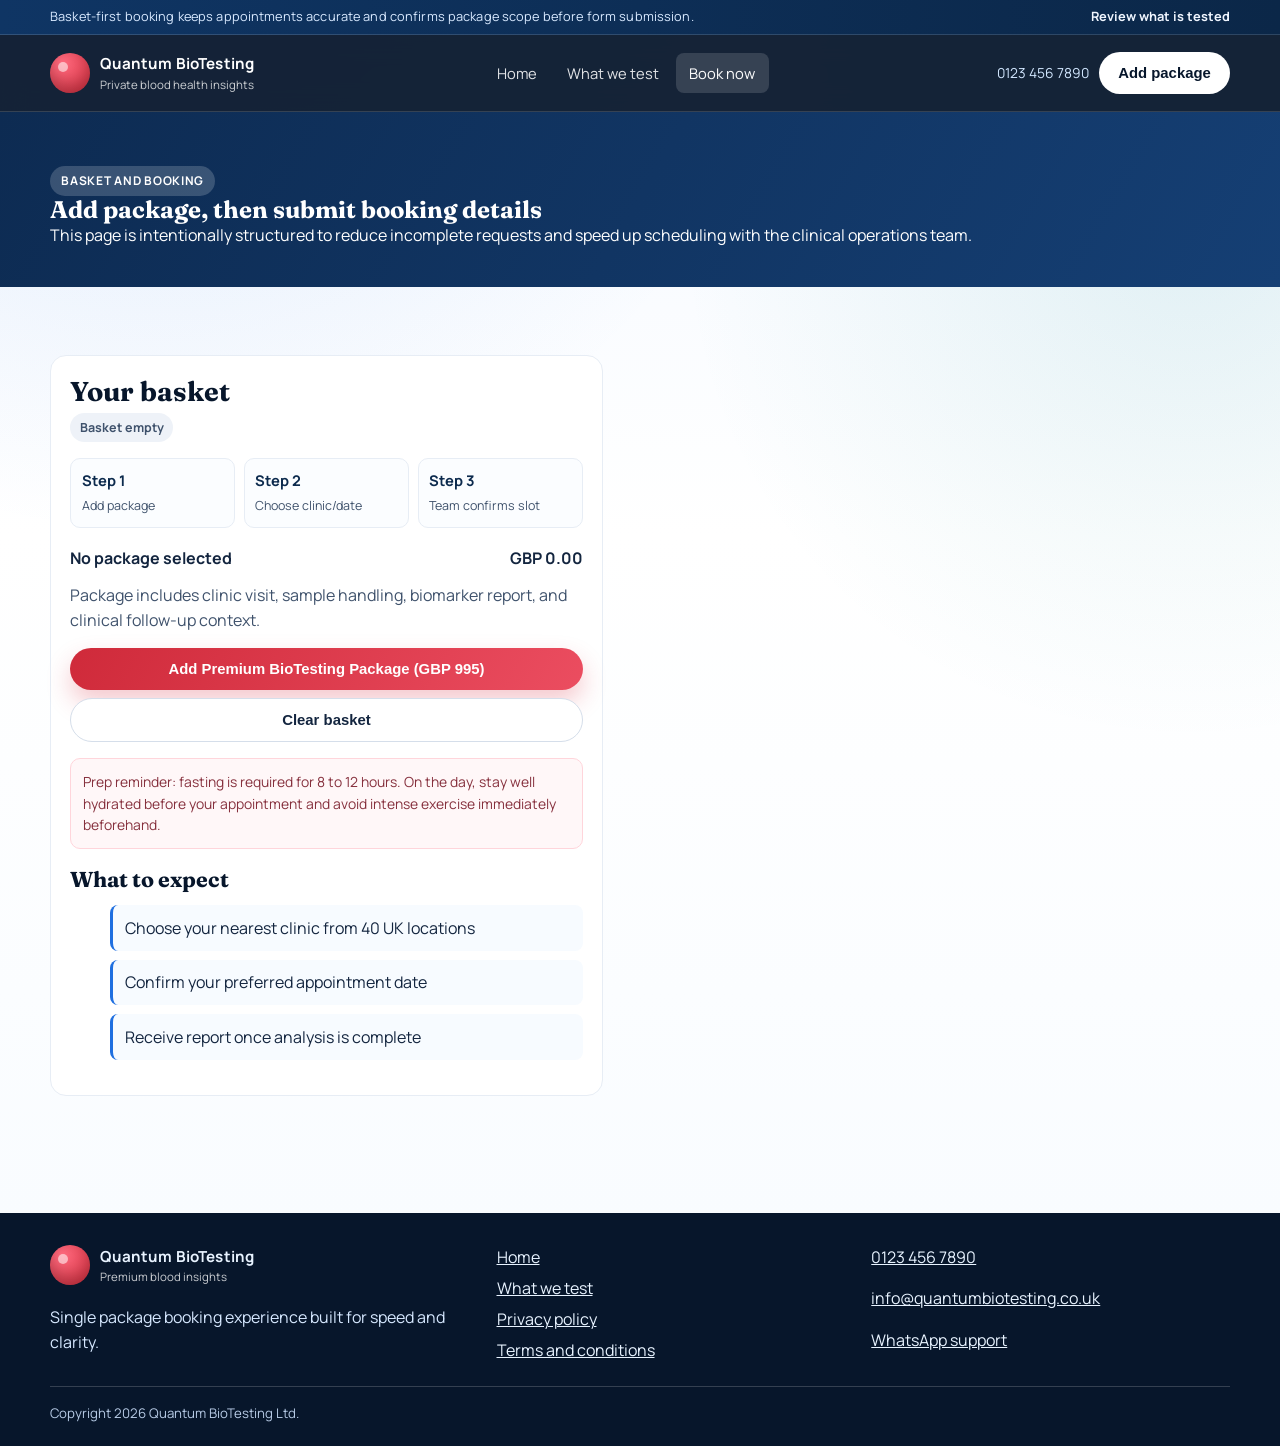
==== commit 7f0d8d66: "refine: elevate premium positioning across core pages" ====
--- a/book.html
+++ b/book.html
@@ -11,6 +11,13 @@
   <link rel="stylesheet" href="assets/css/style.css">
 </head>
 <body>
+  <div class="topbar">
+    <div class="container">
+      <p class="topbar-note">Basket-first booking keeps appointments accurate and confirms package scope before form submission.</p>
+      <a href="testing.html">Review what is tested</a>
+    </div>
+  </div>
+
   <header class="site-header">
     <div class="container header-inner">
       <a class="brand" href="index.html" aria-label="Quantum BioTesting home">
@@ -43,7 +50,7 @@
       <div class="container reveal">
         <span class="eyebrow" style="background: rgba(255,255,255,0.18); color: #fff;">Basket and booking</span>
         <h1>Add package, then submit booking details</h1>
-        <p>This page follows a basket-first flow so only selected package requests enter the booking queue.</p>
+        <p>This page is intentionally structured to reduce incomplete requests and speed up scheduling with the clinical operations team.</p>
       </div>
     </section>
 
@@ -53,6 +60,21 @@
           <h2 style="font-size: 1.7rem;">Your basket</h2>
           <p style="margin-top: 0.4rem;"><span id="cart-status" class="cart-pill empty">Basket empty</span></p>
 
+          <div class="book-steps">
+            <article class="book-step">
+              <strong>Step 1</strong>
+              <span>Add package</span>
+            </article>
+            <article class="book-step">
+              <strong>Step 2</strong>
+              <span>Choose clinic/date</span>
+            </article>
+            <article class="book-step">
+              <strong>Step 3</strong>
+              <span>Team confirms slot</span>
+            </article>
+          </div>
+
           <div class="basket-row">
             <span id="basket-name">No package selected</span>
             <span id="basket-price">GBP 0.00</span>
@@ -64,7 +86,7 @@
           <button id="clear-basket" class="btn btn-outline" style="margin-top: 0.55rem; width: 100%;">Clear basket</button>
 
           <div class="note" style="margin-top: 1rem;">
-            Prep reminder: fasting is required for 8 to 12 hours. On the day, stay well hydrated before your appointment.
+            Prep reminder: fasting is required for 8 to 12 hours. On the day, stay well hydrated before your appointment and avoid intense exercise immediately beforehand.
           </div>
 
           <div class="section-title" style="margin-top: 1.2rem; margin-bottom: 0.8rem;">
@@ -79,7 +101,7 @@
 
         <section id="booking-form-section" class="card is-hidden reveal" aria-label="Booking form section">
           <h2 style="font-size: 1.8rem; margin-bottom: 0.7rem;">Booking request form</h2>
-          <p class="muted" style="margin-bottom: 0.9rem;">This form is enabled after package selection.</p>
+          <p class="muted" style="margin-bottom: 0.9rem;">This form unlocks after package selection so your request enters the correct booking queue.</p>
 
           <form id="booking-form" novalidate>
             <div class="form-grid">
@@ -144,7 +166,7 @@
             </div>
 
             <button class="btn btn-primary" type="submit" style="margin-top: 0.6rem;">Submit booking request</button>
-            <p class="help" style="margin-top: 0.45rem;">No same-day walk-ins. Booking team will confirm your slot directly.</p>
+            <p class="help" style="margin-top: 0.45rem;">No same-day walk-ins. The booking team confirms final appointment time directly.</p>
           </form>
 
           <div id="booking-success" class="success-box is-hidden">Booking request received. Our team will contact you to confirm your appointment details.</div>
--- a/assets/css/style.css
+++ b/assets/css/style.css
@@ -1,18 +1,19 @@
 :root {
-  --navy-900: #081a33;
-  --navy-800: #0d2b52;
-  --blue-600: #2879e3;
-  --blue-100: #e6f2ff;
-  --red-500: #d7263d;
+  --navy-900: #07162b;
+  --navy-800: #0c2a4d;
+  --blue-600: #1f6fe0;
+  --blue-100: #e5f1ff;
+  --red-500: #cf2a3a;
+  --teal-500: #118c97;
   --white: #ffffff;
-  --slate-900: #11233c;
-  --slate-700: #3a4d66;
+  --slate-900: #13253f;
+  --slate-700: #3f526c;
   --slate-500: #6d7f96;
   --slate-300: #d5deea;
   --slate-200: #e7edf5;
   --surface: #f7fbff;
   --success: #138a4b;
-  --shadow: 0 14px 44px rgba(8, 26, 51, 0.12);
+  --shadow: 0 18px 50px rgba(7, 22, 43, 0.13);
   --radius: 16px;
   --radius-sm: 10px;
   --container: 1180px;
@@ -30,7 +31,10 @@
   margin: 0;
   font-family: "Manrope", "Segoe UI", sans-serif;
   color: var(--slate-900);
-  background: linear-gradient(180deg, #f2f8ff 0%, var(--white) 36%, #f7fbff 100%);
+  background:
+    radial-gradient(circle at 12% -8%, rgba(31, 111, 224, 0.12), rgba(31, 111, 224, 0) 34%),
+    radial-gradient(circle at 93% 16%, rgba(17, 140, 151, 0.1), rgba(17, 140, 151, 0) 30%),
+    linear-gradient(180deg, #f3f8ff 0%, var(--white) 37%, #f7fbff 100%);
   line-height: 1.55;
 }
 
@@ -66,9 +70,34 @@
   position: sticky;
   top: 0;
   z-index: 60;
-  background: rgba(8, 26, 51, 0.94);
+  background: rgba(7, 22, 43, 0.94);
   backdrop-filter: blur(12px);
   border-bottom: 1px solid rgba(255, 255, 255, 0.14);
+}
+
+.topbar {
+  background: linear-gradient(90deg, #0f3564, #0b2748);
+  color: #d8e9ff;
+  font-size: 0.8rem;
+  border-bottom: 1px solid rgba(255, 255, 255, 0.14);
+}
+
+.topbar .container {
+  min-height: 34px;
+  display: flex;
+  align-items: center;
+  justify-content: space-between;
+  gap: 0.7rem;
+}
+
+.topbar-note {
+  letter-spacing: 0.01em;
+}
+
+.topbar a {
+  color: #f0f6ff;
+  text-decoration: none;
+  font-weight: 700;
 }
 
 .header-inner {
@@ -218,7 +247,7 @@
 
 .hero {
   position: relative;
-  padding: 4.5rem 0 3.5rem;
+  padding: 4.8rem 0 3.8rem;
   overflow: clip;
 }
 
@@ -230,7 +259,18 @@
   border-radius: 50%;
   right: -220px;
   top: -300px;
-  background: radial-gradient(circle, rgba(40, 121, 227, 0.22), rgba(40, 121, 227, 0));
+  background: radial-gradient(circle, rgba(31, 111, 224, 0.2), rgba(31, 111, 224, 0));
+}
+
+.hero::after {
+  content: "";
+  position: absolute;
+  width: 520px;
+  height: 520px;
+  border-radius: 50%;
+  left: -160px;
+  bottom: -340px;
+  background: radial-gradient(circle, rgba(17, 140, 151, 0.16), rgba(17, 140, 151, 0));
 }
 
 .hero-grid {
@@ -291,6 +331,31 @@
   border: 1px solid var(--slate-200);
 }
 
+.hero-proof {
+  margin-top: 1.15rem;
+  display: grid;
+  grid-template-columns: repeat(3, minmax(110px, 1fr));
+  gap: 0.55rem;
+}
+
+.proof-item {
+  border: 1px solid var(--slate-200);
+  background: #fbfdff;
+  border-radius: 9px;
+  padding: 0.55rem;
+}
+
+.proof-item strong {
+  display: block;
+  color: var(--navy-800);
+  font-family: "Fraunces", serif;
+}
+
+.proof-item span {
+  font-size: 0.76rem;
+  color: var(--slate-700);
+}
+
 .hero-card img {
   aspect-ratio: 4 / 3;
   object-fit: cover;
@@ -312,6 +377,30 @@
 
 .section {
   padding: 4.3rem 0;
+}
+
+.trust-grid {
+  display: grid;
+  grid-template-columns: repeat(3, minmax(200px, 1fr));
+  gap: 0.9rem;
+}
+
+.trust-item {
+  border: 1px solid var(--slate-200);
+  background: var(--white);
+  border-radius: var(--radius-sm);
+  padding: 1rem;
+  box-shadow: 0 8px 24px rgba(8, 26, 51, 0.06);
+}
+
+.trust-item h3 {
+  font-size: 1.05rem;
+  margin-bottom: 0.35rem;
+}
+
+.trust-item p {
+  color: var(--slate-700);
+  font-size: 0.9rem;
 }
 
 .section-title {
@@ -411,6 +500,43 @@
   gap: 1rem;
 }
 
+.pathway {
+  display: grid;
+  grid-template-columns: repeat(4, minmax(160px, 1fr));
+  gap: 0.8rem;
+}
+
+.path-step {
+  background: var(--white);
+  border: 1px solid var(--slate-200);
+  border-radius: var(--radius-sm);
+  padding: 0.95rem;
+}
+
+.path-step .step-index {
+  display: inline-flex;
+  align-items: center;
+  justify-content: center;
+  width: 28px;
+  height: 28px;
+  border-radius: 999px;
+  background: var(--blue-100);
+  color: var(--blue-600);
+  font-weight: 800;
+  font-size: 0.8rem;
+  margin-bottom: 0.55rem;
+}
+
+.path-step h3 {
+  font-size: 1.08rem;
+  margin-bottom: 0.3rem;
+}
+
+.path-step p {
+  color: var(--slate-700);
+  font-size: 0.9rem;
+}
+
 .process-card {
   border: 1px solid var(--slate-200);
   border-radius: var(--radius-sm);
@@ -488,6 +614,10 @@
   color: #e5f2ff;
 }
 
+.page-hero .muted {
+  color: #d6e7ff;
+}
+
 .page-hero h1,
 .page-hero p {
   color: var(--white);
@@ -506,6 +636,20 @@
   padding: 1rem;
 }
 
+.bio-badge {
+  display: inline-flex;
+  align-items: center;
+  border-radius: 999px;
+  background: #eaf4ff;
+  color: var(--blue-600);
+  padding: 0.2rem 0.55rem;
+  font-size: 0.72rem;
+  font-weight: 800;
+  letter-spacing: 0.04em;
+  text-transform: uppercase;
+  margin-bottom: 0.42rem;
+}
+
 .bio-card h3 {
   font-size: 1.25rem;
   margin-bottom: 0.4rem;
@@ -532,6 +676,31 @@
   border: 1px solid var(--slate-200);
   border-radius: var(--radius);
   padding: 1.2rem;
+}
+
+.book-steps {
+  display: grid;
+  grid-template-columns: repeat(3, minmax(130px, 1fr));
+  gap: 0.55rem;
+  margin: 1rem 0 1.1rem;
+}
+
+.book-step {
+  border: 1px solid var(--slate-200);
+  background: #fbfdff;
+  border-radius: 10px;
+  padding: 0.65rem;
+}
+
+.book-step strong {
+  color: var(--navy-800);
+  display: block;
+  font-size: 0.92rem;
+}
+
+.book-step span {
+  color: var(--slate-700);
+  font-size: 0.78rem;
 }
 
 .cart-pill {
@@ -669,7 +838,7 @@
 
 .site-footer {
   margin-top: 3rem;
-  background: #081a33;
+  background: #07162b;
   color: #d6e8ff;
   padding: 2rem 0 1.4rem;
 }
@@ -709,6 +878,10 @@
 }
 
 @media (max-width: 980px) {
+  .topbar .container {
+    justify-content: center;
+  }
+
   .main-nav,
   .top-phone,
   .header-right .btn {
@@ -729,7 +902,11 @@
 
   .stats-row,
   .process-grid,
-  .cards-3 {
+  .cards-3,
+  .trust-grid,
+  .pathway,
+  .book-steps,
+  .hero-proof {
     grid-template-columns: repeat(2, minmax(140px, 1fr));
   }
 }
@@ -747,7 +924,11 @@
   .process-grid,
   .cards-3,
   .form-grid,
-  .legal-grid {
+  .legal-grid,
+  .trust-grid,
+  .pathway,
+  .book-steps,
+  .hero-proof {
     grid-template-columns: 1fr;
   }
 
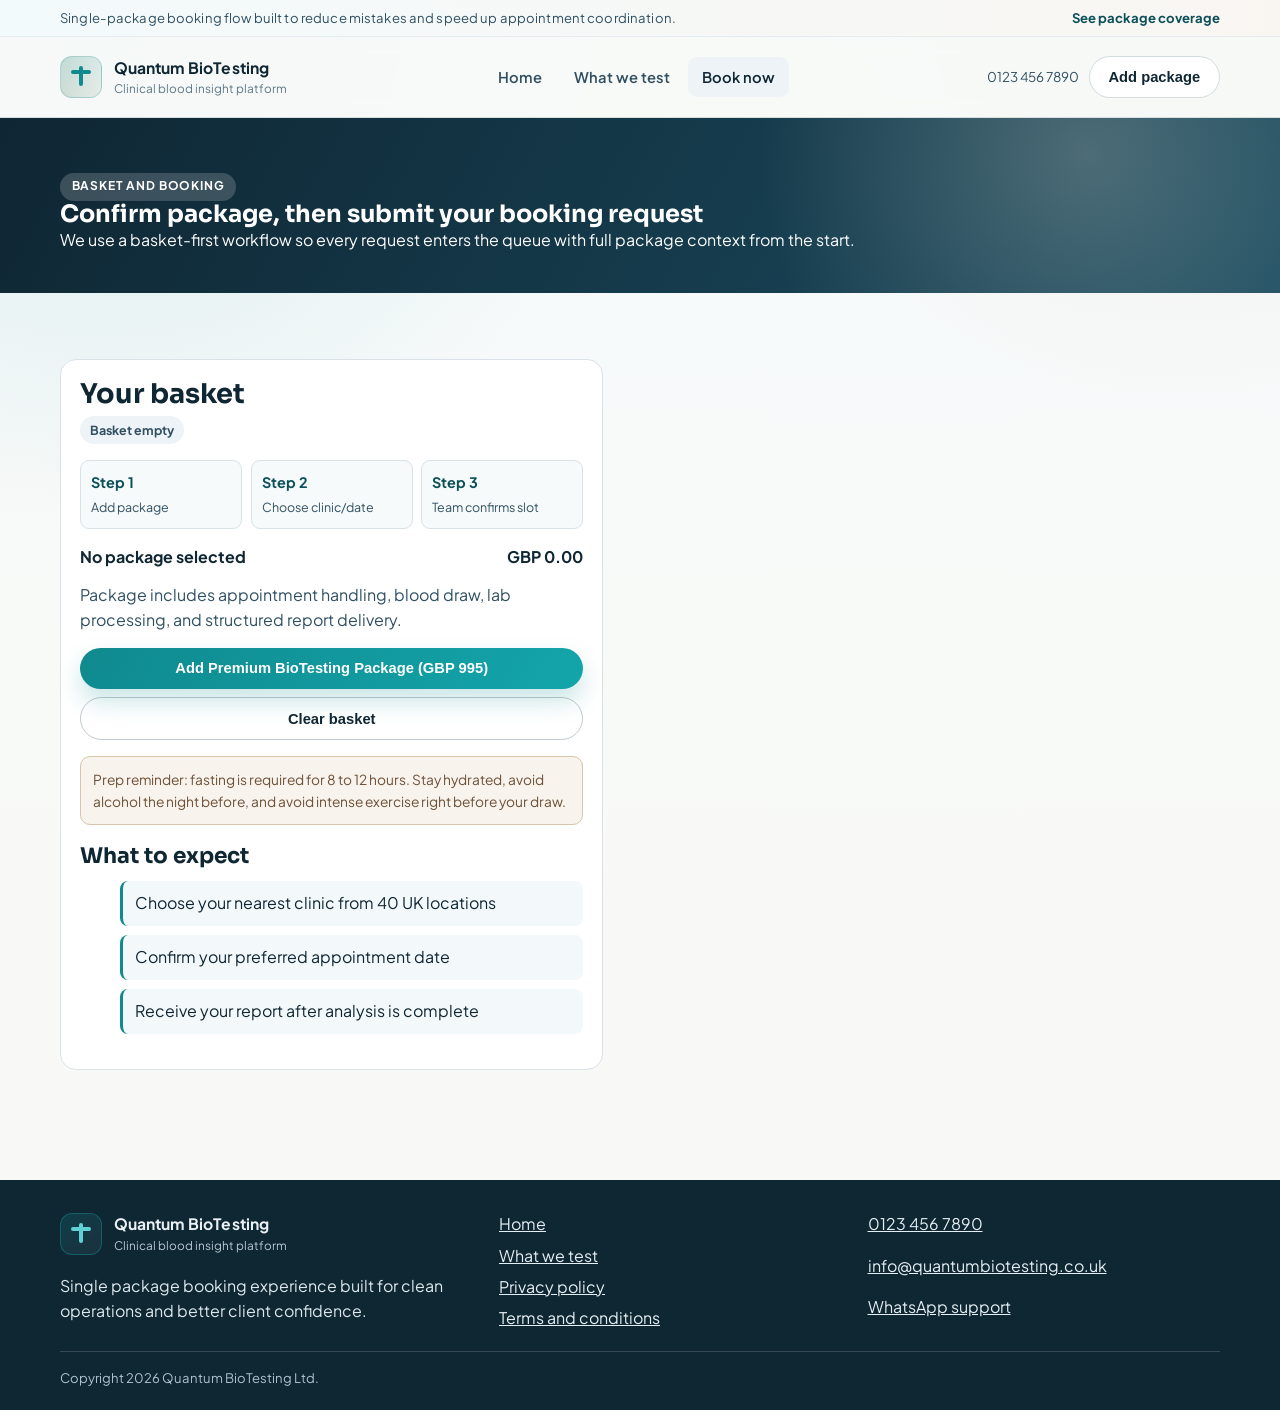
==== commit 3ea96491: "redesign: re-envision single-package brand and full-site experience" ====
--- a/book.html
+++ b/book.html
@@ -7,14 +7,14 @@
   <meta name="description" content="Add the Premium BioTesting Package to basket and complete your booking request.">
   <link rel="preconnect" href="https://fonts.googleapis.com">
   <link rel="preconnect" href="https://fonts.gstatic.com" crossorigin>
-  <link href="https://fonts.googleapis.com/css2?family=Fraunces:opsz,wght@9..144,500;9..144,700&family=Manrope:wght@400;500;700;800&display=swap" rel="stylesheet">
+  <link href="https://fonts.googleapis.com/css2?family=Plus+Jakarta+Sans:wght@400;500;600;700;800&family=Sora:wght@500;600;700&display=swap" rel="stylesheet">
   <link rel="stylesheet" href="assets/css/style.css">
 </head>
 <body>
   <div class="topbar">
     <div class="container">
-      <p class="topbar-note">Basket-first booking keeps appointments accurate and confirms package scope before form submission.</p>
-      <a href="testing.html">Review what is tested</a>
+      <p class="topbar-note">Single-package booking flow built to reduce mistakes and speed up appointment coordination.</p>
+      <a href="testing.html">See package coverage</a>
     </div>
   </div>
 
@@ -24,7 +24,7 @@
         <span class="brand-mark" aria-hidden="true"></span>
         <span class="brand-copy">
           <strong>Quantum BioTesting</strong>
-          <span>Private blood health insights</span>
+          <span>Clinical blood insight platform</span>
         </span>
       </a>
       <nav class="main-nav" aria-label="Primary navigation">
@@ -49,8 +49,8 @@
     <section class="page-hero">
       <div class="container reveal">
         <span class="eyebrow" style="background: rgba(255,255,255,0.18); color: #fff;">Basket and booking</span>
-        <h1>Add package, then submit booking details</h1>
-        <p>This page is intentionally structured to reduce incomplete requests and speed up scheduling with the clinical operations team.</p>
+        <h1>Confirm package, then submit your booking request</h1>
+        <p>We use a basket-first workflow so every request enters the queue with full package context from the start.</p>
       </div>
     </section>
 
@@ -80,13 +80,13 @@
             <span id="basket-price">GBP 0.00</span>
           </div>
 
-          <p class="muted">Package includes clinic visit, sample handling, biomarker report, and clinical follow-up context.</p>
+          <p class="muted">Package includes appointment handling, blood draw, lab processing, and structured report delivery.</p>
 
           <button class="btn btn-primary" data-add-basket style="margin-top: 0.95rem; width: 100%;">Add Premium BioTesting Package (GBP 995)</button>
           <button id="clear-basket" class="btn btn-outline" style="margin-top: 0.55rem; width: 100%;">Clear basket</button>
 
           <div class="note" style="margin-top: 1rem;">
-            Prep reminder: fasting is required for 8 to 12 hours. On the day, stay well hydrated before your appointment and avoid intense exercise immediately beforehand.
+            Prep reminder: fasting is required for 8 to 12 hours. Stay hydrated, avoid alcohol the night before, and avoid intense exercise right before your draw.
           </div>
 
           <div class="section-title" style="margin-top: 1.2rem; margin-bottom: 0.8rem;">
@@ -95,13 +95,13 @@
           <ul class="feature-list" style="margin-top: 0;">
             <li>Choose your nearest clinic from 40 UK locations</li>
             <li>Confirm your preferred appointment date</li>
-            <li>Receive report once analysis is complete</li>
+            <li>Receive your report after analysis is complete</li>
           </ul>
         </aside>
 
         <section id="booking-form-section" class="card is-hidden reveal" aria-label="Booking form section">
           <h2 style="font-size: 1.8rem; margin-bottom: 0.7rem;">Booking request form</h2>
-          <p class="muted" style="margin-bottom: 0.9rem;">This form unlocks after package selection so your request enters the correct booking queue.</p>
+          <p class="muted" style="margin-bottom: 0.9rem;">This form unlocks only after package confirmation, ensuring cleaner scheduling and fewer delays.</p>
 
           <form id="booking-form" novalidate>
             <div class="form-grid">
@@ -166,7 +166,7 @@
             </div>
 
             <button class="btn btn-primary" type="submit" style="margin-top: 0.6rem;">Submit booking request</button>
-            <p class="help" style="margin-top: 0.45rem;">No same-day walk-ins. The booking team confirms final appointment time directly.</p>
+            <p class="help" style="margin-top: 0.45rem;">No same-day walk-ins. The booking team confirms final appointment details directly.</p>
           </form>
 
           <div id="booking-success" class="success-box is-hidden">Booking request received. Our team will contact you to confirm your appointment details.</div>
@@ -182,10 +182,10 @@
           <span class="brand-mark" aria-hidden="true"></span>
           <span class="brand-copy">
             <strong>Quantum BioTesting</strong>
-            <span>Premium blood insights</span>
+            <span>Clinical blood insight platform</span>
           </span>
         </a>
-        <p style="margin-top: 0.8rem;">Single package booking experience built for speed and clarity.</p>
+        <p style="margin-top: 0.8rem;">Single package booking experience built for clean operations and better client confidence.</p>
       </div>
       <div class="foot-links">
         <a href="index.html">Home</a>
--- a/assets/css/style.css
+++ b/assets/css/style.css
@@ -1,22 +1,20 @@
 :root {
-  --navy-900: #07162b;
-  --navy-800: #0c2a4d;
-  --blue-600: #1f6fe0;
-  --blue-100: #e5f1ff;
-  --red-500: #cf2a3a;
-  --teal-500: #118c97;
+  --ink: #0f2633;
+  --ink-soft: #305062;
+  --ink-muted: #5d7888;
+  --paper: #f8faf8;
   --white: #ffffff;
-  --slate-900: #13253f;
-  --slate-700: #3f526c;
-  --slate-500: #6d7f96;
-  --slate-300: #d5deea;
-  --slate-200: #e7edf5;
-  --surface: #f7fbff;
-  --success: #138a4b;
-  --shadow: 0 18px 50px rgba(7, 22, 43, 0.13);
+  --line: #d8e2e7;
+  --teal: #0f8a8f;
+  --teal-deep: #0b4f59;
+  --sand: #e9e2d5;
+  --sand-strong: #d7c6ab;
+  --accent: #ca6a44;
+  --success: #1d7e4f;
   --radius: 16px;
   --radius-sm: 10px;
-  --container: 1180px;
+  --shadow-lg: 0 18px 50px rgba(15, 38, 51, 0.14);
+  --container: 1160px;
 }
 
 * {
@@ -29,12 +27,12 @@
 
 body {
   margin: 0;
-  font-family: "Manrope", "Segoe UI", sans-serif;
-  color: var(--slate-900);
+  font-family: "Plus Jakarta Sans", "Segoe UI", sans-serif;
+  color: var(--ink);
   background:
-    radial-gradient(circle at 12% -8%, rgba(31, 111, 224, 0.12), rgba(31, 111, 224, 0) 34%),
-    radial-gradient(circle at 93% 16%, rgba(17, 140, 151, 0.1), rgba(17, 140, 151, 0) 30%),
-    linear-gradient(180deg, #f3f8ff 0%, var(--white) 37%, #f7fbff 100%);
+    radial-gradient(circle at 8% 2%, rgba(15, 138, 143, 0.12), rgba(15, 138, 143, 0) 28%),
+    radial-gradient(circle at 92% 0%, rgba(202, 106, 68, 0.1), rgba(202, 106, 68, 0) 22%),
+    linear-gradient(180deg, #f4f9fb 0%, var(--paper) 45%, #f8f7f4 100%);
   line-height: 1.55;
 }
 
@@ -42,10 +40,10 @@
 h2,
 h3,
 h4 {
-  font-family: "Fraunces", Georgia, serif;
-  color: var(--navy-900);
   margin: 0;
-  line-height: 1.15;
+  font-family: "Sora", "Plus Jakarta Sans", sans-serif;
+  color: #0f2633;
+  line-height: 1.14;
 }
 
 p {
@@ -64,44 +62,44 @@
 .container {
   width: min(var(--container), calc(100% - 2.2rem));
   margin: 0 auto;
+}
+
+.topbar {
+  border-bottom: 1px solid #e4ecef;
+  background: linear-gradient(90deg, #f3fafb, #f9f6f2);
+  color: var(--ink-soft);
+  font-size: 0.82rem;
+}
+
+.topbar .container {
+  min-height: 36px;
+  display: flex;
+  align-items: center;
+  justify-content: space-between;
+  gap: 0.7rem;
+}
+
+.topbar-note {
+  letter-spacing: 0.01em;
+}
+
+.topbar a {
+  text-decoration: none;
+  font-weight: 700;
+  color: var(--teal-deep);
 }
 
 .site-header {
   position: sticky;
   top: 0;
   z-index: 60;
-  background: rgba(7, 22, 43, 0.94);
-  backdrop-filter: blur(12px);
-  border-bottom: 1px solid rgba(255, 255, 255, 0.14);
-}
-
-.topbar {
-  background: linear-gradient(90deg, #0f3564, #0b2748);
-  color: #d8e9ff;
-  font-size: 0.8rem;
-  border-bottom: 1px solid rgba(255, 255, 255, 0.14);
-}
-
-.topbar .container {
-  min-height: 34px;
-  display: flex;
-  align-items: center;
-  justify-content: space-between;
-  gap: 0.7rem;
-}
-
-.topbar-note {
-  letter-spacing: 0.01em;
-}
-
-.topbar a {
-  color: #f0f6ff;
-  text-decoration: none;
-  font-weight: 700;
+  background: rgba(248, 250, 248, 0.92);
+  backdrop-filter: blur(10px);
+  border-bottom: 1px solid rgba(48, 80, 98, 0.16);
 }
 
 .header-inner {
-  min-height: 76px;
+  min-height: 80px;
   display: flex;
   align-items: center;
   justify-content: space-between;
@@ -111,73 +109,87 @@
 .brand {
   display: inline-flex;
   align-items: center;
+  gap: 0.72rem;
   text-decoration: none;
-  color: var(--white);
-  gap: 0.65rem;
+  color: var(--ink);
 }
 
 .brand-mark {
-  width: 40px;
-  height: 40px;
-  border-radius: 999px;
-  background: radial-gradient(circle at 30% 25%, #ff6b7f, var(--red-500));
+  width: 42px;
+  height: 42px;
+  border-radius: 12px;
+  background:
+    linear-gradient(135deg, rgba(15, 138, 143, 0.24), rgba(15, 138, 143, 0.08)),
+    linear-gradient(45deg, #f4ece2, #fefcf8);
+  border: 1px solid rgba(15, 138, 143, 0.24);
   position: relative;
-  box-shadow: inset 0 -8px 14px rgba(0, 0, 0, 0.18);
-}
-
+}
+
+.brand-mark::before,
 .brand-mark::after {
   content: "";
-  width: 10px;
-  height: 10px;
+  position: absolute;
   border-radius: 999px;
-  background: rgba(255, 255, 255, 0.55);
-  position: absolute;
+  background: var(--teal);
+}
+
+.brand-mark::before {
+  width: 20px;
+  height: 4px;
+  top: 13px;
+  left: 10px;
+}
+
+.brand-mark::after {
+  width: 4px;
+  height: 20px;
   top: 9px;
-  left: 8px;
+  left: 18px;
 }
 
 .brand-copy strong {
   display: block;
-  font-size: 0.95rem;
+  font-size: 0.98rem;
   letter-spacing: 0.01em;
 }
 
 .brand-copy span {
   display: block;
-  font-size: 0.72rem;
-  color: rgba(255, 255, 255, 0.78);
+  font-size: 0.74rem;
+  color: var(--ink-muted);
 }
 
 .main-nav {
   display: flex;
-  align-items: center;
-  gap: 0.2rem;
+  gap: 0.25rem;
+  align-items: center;
 }
 
 .main-nav a {
-  color: rgba(255, 255, 255, 0.88);
   text-decoration: none;
-  padding: 0.55rem 0.85rem;
-  border-radius: 8px;
+  color: var(--ink-soft);
   font-size: 0.92rem;
+  font-weight: 600;
+  border-radius: 9px;
+  padding: 0.56rem 0.88rem;
 }
 
 .main-nav a:hover,
 .main-nav a.active {
-  background: rgba(255, 255, 255, 0.14);
-  color: var(--white);
+  color: var(--ink);
+  background: #edf3f6;
 }
 
 .header-right {
   display: flex;
   align-items: center;
-  gap: 0.6rem;
+  gap: 0.62rem;
 }
 
 .top-phone {
-  color: #d2e7ff;
   text-decoration: none;
-  font-size: 0.86rem;
+  color: var(--ink-soft);
+  font-size: 0.84rem;
 }
 
 .btn {
@@ -187,10 +199,10 @@
   display: inline-flex;
   align-items: center;
   justify-content: center;
-  gap: 0.45rem;
-  padding: 0.8rem 1.2rem;
+  gap: 0.4rem;
+  font-size: 0.92rem;
   font-weight: 700;
-  font-size: 0.93rem;
+  padding: 0.78rem 1.18rem;
   cursor: pointer;
   transition: transform 0.2s ease, box-shadow 0.2s ease, background 0.2s ease;
 }
@@ -200,26 +212,27 @@
 }
 
 .btn-primary {
-  background: linear-gradient(120deg, var(--red-500), #eb4d60);
-  color: var(--white);
-  box-shadow: 0 12px 24px rgba(215, 38, 61, 0.25);
+  background: linear-gradient(120deg, var(--teal), #13a5ab);
+  color: #ffffff;
+  box-shadow: 0 12px 24px rgba(15, 138, 143, 0.22);
 }
 
 .btn-light {
-  background: var(--white);
-  color: var(--navy-900);
+  background: #ffffff;
+  color: var(--ink);
+  border: 1px solid rgba(48, 80, 98, 0.2);
 }
 
 .btn-outline {
-  border: 1px solid var(--slate-300);
-  background: var(--white);
-  color: var(--slate-900);
+  background: transparent;
+  border: 1px solid rgba(48, 80, 98, 0.3);
+  color: var(--ink);
 }
 
 .menu-toggle {
   display: none;
-  border: 1px solid rgba(255, 255, 255, 0.35);
-  color: var(--white);
+  border: 1px solid rgba(48, 80, 98, 0.35);
+  color: var(--ink);
   background: transparent;
   border-radius: 10px;
   min-width: 64px;
@@ -229,8 +242,8 @@
 
 .mobile-nav {
   display: none;
-  background: var(--navy-900);
-  border-top: 1px solid rgba(255, 255, 255, 0.16);
+  background: #f5f9fa;
+  border-top: 1px solid rgba(48, 80, 98, 0.16);
 }
 
 .mobile-nav.open {
@@ -238,169 +251,134 @@
 }
 
 .mobile-nav a {
-  color: var(--white);
+  display: block;
   text-decoration: none;
-  display: block;
-  padding: 0.95rem 1.2rem;
-  border-bottom: 1px solid rgba(255, 255, 255, 0.12);
+  color: var(--ink);
+  padding: 0.92rem 1.2rem;
+  border-bottom: 1px solid rgba(48, 80, 98, 0.1);
 }
 
 .hero {
   position: relative;
-  padding: 4.8rem 0 3.8rem;
+  padding: 5rem 0 3.5rem;
   overflow: clip;
 }
 
 .hero::before {
   content: "";
   position: absolute;
-  width: 700px;
-  height: 700px;
+  width: 640px;
+  height: 640px;
   border-radius: 50%;
-  right: -220px;
-  top: -300px;
-  background: radial-gradient(circle, rgba(31, 111, 224, 0.2), rgba(31, 111, 224, 0));
-}
-
-.hero::after {
-  content: "";
-  position: absolute;
-  width: 520px;
-  height: 520px;
-  border-radius: 50%;
-  left: -160px;
-  bottom: -340px;
-  background: radial-gradient(circle, rgba(17, 140, 151, 0.16), rgba(17, 140, 151, 0));
+  right: -210px;
+  top: -280px;
+  background: radial-gradient(circle, rgba(15, 138, 143, 0.14), rgba(15, 138, 143, 0));
 }
 
 .hero-grid {
   display: grid;
-  grid-template-columns: 1.1fr 0.9fr;
-  gap: 2.3rem;
+  grid-template-columns: 1.05fr 0.95fr;
+  gap: 2rem;
   align-items: center;
 }
 
 .eyebrow {
   display: inline-flex;
   align-items: center;
-  gap: 0.4rem;
-  background: var(--blue-100);
-  color: var(--blue-600);
   border-radius: 999px;
-  padding: 0.34rem 0.7rem;
+  padding: 0.3rem 0.72rem;
+  background: #e9f7f8;
+  color: var(--teal-deep);
   font-size: 0.75rem;
   font-weight: 700;
+  letter-spacing: 0.07em;
   text-transform: uppercase;
-  letter-spacing: 0.06em;
 }
 
 .hero h1 {
-  font-size: clamp(2rem, 4.5vw, 4.1rem);
-  margin: 0.85rem 0;
+  margin: 0.9rem 0;
+  font-size: clamp(2.1rem, 4.9vw, 4.2rem);
 }
 
 .hero p {
-  color: var(--slate-700);
-  max-width: 60ch;
+  color: var(--ink-soft);
+  max-width: 59ch;
 }
 
 .hero-actions {
-  margin-top: 1.4rem;
+  margin-top: 1.45rem;
   display: flex;
   flex-wrap: wrap;
-  gap: 0.75rem;
+  gap: 0.72rem;
 }
 
 .hero-points {
-  margin-top: 1.4rem;
-  display: grid;
-  grid-template-columns: repeat(2, minmax(120px, 1fr));
-  gap: 0.65rem 1rem;
+  margin-top: 1.25rem;
+  display: grid;
+  gap: 0.56rem;
+  grid-template-columns: repeat(2, minmax(140px, 1fr));
 }
 
 .hero-points span {
   font-size: 0.9rem;
-  color: var(--slate-700);
+  color: var(--ink-soft);
 }
 
 .hero-card {
-  background: var(--white);
-  border-radius: calc(var(--radius) + 4px);
-  box-shadow: var(--shadow);
+  background: linear-gradient(180deg, #ffffff, #f6fbfd);
+  border-radius: 24px;
+  border: 1px solid var(--line);
   overflow: hidden;
-  border: 1px solid var(--slate-200);
+  box-shadow: var(--shadow-lg);
+}
+
+.hero-card img {
+  width: 100%;
+  aspect-ratio: 4 / 3;
+  object-fit: cover;
+}
+
+.hero-card-copy {
+  padding: 1.1rem 1.2rem 1.3rem;
+}
+
+.hero-card-copy h3 {
+  font-size: 1.35rem;
+  margin-bottom: 0.35rem;
+}
+
+.hero-card-copy p {
+  color: var(--ink-soft);
+  font-size: 0.9rem;
 }
 
 .hero-proof {
-  margin-top: 1.15rem;
-  display: grid;
+  margin-top: 1.12rem;
+  display: grid;
+  gap: 0.6rem;
   grid-template-columns: repeat(3, minmax(110px, 1fr));
-  gap: 0.55rem;
 }
 
 .proof-item {
-  border: 1px solid var(--slate-200);
-  background: #fbfdff;
+  border: 1px solid var(--line);
   border-radius: 9px;
-  padding: 0.55rem;
+  background: #ffffff;
+  padding: 0.56rem;
 }
 
 .proof-item strong {
   display: block;
-  color: var(--navy-800);
-  font-family: "Fraunces", serif;
+  font-family: "Sora", sans-serif;
+  color: var(--teal-deep);
 }
 
 .proof-item span {
+  color: var(--ink-muted);
   font-size: 0.76rem;
-  color: var(--slate-700);
-}
-
-.hero-card img {
-  aspect-ratio: 4 / 3;
-  object-fit: cover;
-}
-
-.hero-card-copy {
-  padding: 1rem 1.1rem 1.2rem;
-}
-
-.hero-card-copy h3 {
-  font-size: 1.4rem;
-  margin-bottom: 0.45rem;
-}
-
-.hero-card-copy p {
-  color: var(--slate-700);
-  font-size: 0.92rem;
 }
 
 .section {
-  padding: 4.3rem 0;
-}
-
-.trust-grid {
-  display: grid;
-  grid-template-columns: repeat(3, minmax(200px, 1fr));
-  gap: 0.9rem;
-}
-
-.trust-item {
-  border: 1px solid var(--slate-200);
-  background: var(--white);
-  border-radius: var(--radius-sm);
-  padding: 1rem;
-  box-shadow: 0 8px 24px rgba(8, 26, 51, 0.06);
-}
-
-.trust-item h3 {
-  font-size: 1.05rem;
-  margin-bottom: 0.35rem;
-}
-
-.trust-item p {
-  color: var(--slate-700);
-  font-size: 0.9rem;
+  padding: 4.1rem 0;
 }
 
 .section-title {
@@ -408,54 +386,80 @@
   align-items: end;
   justify-content: space-between;
   gap: 1rem;
-  margin-bottom: 1.5rem;
+  margin-bottom: 1.4rem;
 }
 
 .section-title h2 {
-  font-size: clamp(1.8rem, 3vw, 2.6rem);
+  font-size: clamp(1.7rem, 3vw, 2.5rem);
 }
 
 .muted {
-  color: var(--slate-700);
+  color: var(--ink-soft);
+}
+
+.trust-grid {
+  display: grid;
+  grid-template-columns: repeat(3, minmax(190px, 1fr));
+  gap: 0.9rem;
+}
+
+.trust-item {
+  border-radius: var(--radius-sm);
+  background: #ffffff;
+  border: 1px solid var(--line);
+  padding: 1rem;
+}
+
+.trust-item h3 {
+  font-size: 1.02rem;
+  margin-bottom: 0.3rem;
+}
+
+.trust-item p {
+  font-size: 0.9rem;
+  color: var(--ink-soft);
 }
 
 .stats-row {
   display: grid;
+  gap: 0.8rem;
   grid-template-columns: repeat(4, minmax(140px, 1fr));
-  gap: 0.8rem;
 }
 
 .stat {
-  background: var(--white);
-  border: 1px solid var(--slate-200);
+  border: 1px solid var(--line);
   border-radius: var(--radius-sm);
+  background: #ffffff;
   padding: 1rem;
 }
 
 .stat strong {
-  font-family: "Fraunces", serif;
-  font-size: 1.8rem;
-  color: var(--navy-800);
   display: block;
+  color: var(--teal-deep);
+  font-family: "Sora", sans-serif;
+  font-size: 1.7rem;
 }
 
 .stat span {
-  color: var(--slate-700);
-  font-size: 0.88rem;
+  color: var(--ink-soft);
+  font-size: 0.85rem;
 }
 
 .package-panel {
   display: grid;
-  grid-template-columns: 1.25fr 0.75fr;
+  grid-template-columns: 1.2fr 0.8fr;
   gap: 1rem;
 }
 
 .package-copy,
 .package-price {
-  background: var(--white);
-  border: 1px solid var(--slate-200);
   border-radius: var(--radius);
-  padding: 1.35rem;
+  border: 1px solid var(--line);
+  padding: 1.3rem;
+}
+
+.package-copy {
+  background: #ffffff;
 }
 
 .feature-list {
@@ -466,109 +470,79 @@
 
 .feature-list li {
   list-style: none;
-  background: var(--surface);
-  border-left: 3px solid var(--blue-600);
-  padding: 0.65rem 0.72rem;
   border-radius: 8px;
-  color: var(--slate-900);
+  background: #f3f8fa;
+  border-left: 3px solid var(--teal);
+  padding: 0.63rem 0.72rem;
 }
 
 .package-price {
-  background: linear-gradient(180deg, #0d2b52, #081a33);
-  color: #dbebff;
+  color: #eef5f8;
+  background: linear-gradient(180deg, #133a4b, #0f2633);
 }
 
 .package-price h3,
-.package-price .price,
-.package-price p {
-  color: var(--white);
+.package-price p,
+.package-price .price {
+  color: #ffffff;
 }
 
 .price {
-  font-family: "Fraunces", serif;
-  font-size: 3rem;
-  margin: 0.25rem 0;
+  margin: 0.22rem 0;
+  font-family: "Sora", sans-serif;
+  font-size: 2.9rem;
 }
 
 .small {
-  font-size: 0.85rem;
-}
-
-.process-grid {
-  display: grid;
-  grid-template-columns: repeat(4, minmax(150px, 1fr));
-  gap: 1rem;
+  font-size: 0.84rem;
 }
 
 .pathway {
   display: grid;
-  grid-template-columns: repeat(4, minmax(160px, 1fr));
   gap: 0.8rem;
+  grid-template-columns: repeat(4, minmax(155px, 1fr));
 }
 
 .path-step {
-  background: var(--white);
-  border: 1px solid var(--slate-200);
   border-radius: var(--radius-sm);
-  padding: 0.95rem;
-}
-
-.path-step .step-index {
-  display: inline-flex;
-  align-items: center;
-  justify-content: center;
+  border: 1px solid var(--line);
+  background: #ffffff;
+  padding: 0.9rem;
+}
+
+.step-index {
   width: 28px;
   height: 28px;
   border-radius: 999px;
-  background: var(--blue-100);
-  color: var(--blue-600);
+  display: inline-flex;
+  align-items: center;
+  justify-content: center;
+  margin-bottom: 0.5rem;
+  background: #e8f4f4;
+  color: var(--teal-deep);
+  font-size: 0.8rem;
   font-weight: 800;
-  font-size: 0.8rem;
-  margin-bottom: 0.55rem;
 }
 
 .path-step h3 {
-  font-size: 1.08rem;
   margin-bottom: 0.3rem;
+  font-size: 1.06rem;
 }
 
 .path-step p {
-  color: var(--slate-700);
-  font-size: 0.9rem;
-}
-
-.process-card {
-  border: 1px solid var(--slate-200);
+  font-size: 0.88rem;
+  color: var(--ink-soft);
+}
+
+.clinic-banner {
+  margin-top: 1rem;
+  border: 1px solid var(--sand-strong);
   border-radius: var(--radius-sm);
-  background: var(--white);
-  overflow: hidden;
-}
-
-.process-card img {
-  width: 100%;
-  height: 155px;
-  object-fit: cover;
-}
-
-.process-card div {
-  padding: 0.9rem;
-}
-
-.process-card strong {
-  color: var(--navy-800);
-  display: block;
-  margin-bottom: 0.35rem;
-}
-
-.clinic-banner {
-  margin-top: 1.1rem;
-  background: linear-gradient(95deg, #e8f4ff, #ffffff);
-  border: 1px solid var(--slate-200);
-  border-radius: var(--radius-sm);
+  background: linear-gradient(110deg, #faf7f1, #f3f7f8);
   padding: 1rem;
   display: flex;
+  align-items: center;
   justify-content: space-between;
-  align-items: center;
   gap: 1rem;
 }
 
@@ -579,9 +553,9 @@
 }
 
 .legal-card {
-  background: var(--white);
-  border: 1px solid var(--slate-200);
+  border: 1px solid var(--line);
   border-radius: var(--radius-sm);
+  background: #ffffff;
   padding: 1rem;
 }
 
@@ -591,36 +565,34 @@
 }
 
 .faq details {
-  border: 1px solid var(--slate-200);
+  border: 1px solid var(--line);
   border-radius: 10px;
-  background: var(--white);
-  padding: 0.75rem 0.95rem;
+  background: #ffffff;
+  padding: 0.75rem 0.9rem;
 }
 
 .faq summary {
   cursor: pointer;
-  color: var(--navy-800);
+  color: var(--ink);
   font-weight: 700;
 }
 
 .faq p {
-  margin-top: 0.55rem;
-  color: var(--slate-700);
+  margin-top: 0.52rem;
+  color: var(--ink-soft);
 }
 
 .page-hero {
-  padding: 3.4rem 0 2.4rem;
-  background: linear-gradient(120deg, #0d2b52, #153f74);
-  color: #e5f2ff;
-}
-
-.page-hero .muted {
-  color: #d6e7ff;
+  padding: 3.4rem 0 2.5rem;
+  color: #f3fbfc;
+  background:
+    radial-gradient(circle at 85% 20%, rgba(233, 226, 213, 0.25), rgba(233, 226, 213, 0) 30%),
+    linear-gradient(120deg, #0f2633, #1a4c60);
 }
 
 .page-hero h1,
 .page-hero p {
-  color: var(--white);
+  color: #ffffff;
 }
 
 .cards-3 {
@@ -630,9 +602,9 @@
 }
 
 .bio-card {
-  border: 1px solid var(--slate-200);
+  border: 1px solid var(--line);
   border-radius: var(--radius-sm);
-  background: var(--white);
+  background: #ffffff;
   padding: 1rem;
 }
 
@@ -640,29 +612,29 @@
   display: inline-flex;
   align-items: center;
   border-radius: 999px;
-  background: #eaf4ff;
-  color: var(--blue-600);
-  padding: 0.2rem 0.55rem;
-  font-size: 0.72rem;
+  background: #e9f6f7;
+  color: var(--teal-deep);
+  padding: 0.21rem 0.54rem;
+  font-size: 0.7rem;
   font-weight: 800;
-  letter-spacing: 0.04em;
   text-transform: uppercase;
+  letter-spacing: 0.05em;
   margin-bottom: 0.42rem;
 }
 
 .bio-card h3 {
-  font-size: 1.25rem;
   margin-bottom: 0.4rem;
+  font-size: 1.2rem;
 }
 
 .bio-card ul {
-  margin-top: 0.65rem;
+  margin-top: 0.6rem;
   padding-left: 1rem;
-  color: var(--slate-700);
+  color: var(--ink-soft);
 }
 
 .bio-card li {
-  margin: 0.3rem 0;
+  margin: 0.28rem 0;
 }
 
 .book-layout {
@@ -672,53 +644,53 @@
 }
 
 .card {
-  background: var(--white);
-  border: 1px solid var(--slate-200);
+  border: 1px solid var(--line);
   border-radius: var(--radius);
   padding: 1.2rem;
+  background: #ffffff;
 }
 
 .book-steps {
+  margin: 1rem 0;
   display: grid;
   grid-template-columns: repeat(3, minmax(130px, 1fr));
   gap: 0.55rem;
-  margin: 1rem 0 1.1rem;
 }
 
 .book-step {
-  border: 1px solid var(--slate-200);
-  background: #fbfdff;
-  border-radius: 10px;
-  padding: 0.65rem;
+  border: 1px solid var(--line);
+  border-radius: 9px;
+  background: #f6fafb;
+  padding: 0.62rem;
 }
 
 .book-step strong {
-  color: var(--navy-800);
   display: block;
-  font-size: 0.92rem;
+  font-size: 0.9rem;
+  color: var(--teal-deep);
 }
 
 .book-step span {
-  color: var(--slate-700);
   font-size: 0.78rem;
+  color: var(--ink-soft);
 }
 
 .cart-pill {
   display: inline-flex;
   align-items: center;
   border-radius: 999px;
-  padding: 0.28rem 0.6rem;
   font-size: 0.78rem;
   font-weight: 700;
+  padding: 0.28rem 0.62rem;
 }
 
 .cart-pill.empty {
-  background: #eef2f8;
-  color: var(--slate-700);
+  background: #edf3f6;
+  color: var(--ink-soft);
 }
 
 .cart-pill.full {
-  background: #e9fbf0;
+  background: #e8f8ef;
   color: var(--success);
 }
 
@@ -730,12 +702,12 @@
 }
 
 .note {
-  background: #fff7f8;
-  border: 1px solid #ffd5db;
   border-radius: 10px;
-  color: #86303d;
-  padding: 0.75rem;
-  font-size: 0.87rem;
+  padding: 0.74rem;
+  font-size: 0.86rem;
+  background: #f8f3ec;
+  border: 1px solid var(--sand-strong);
+  color: #6d5037;
 }
 
 .form-grid {
@@ -746,30 +718,31 @@
 
 .field {
   display: grid;
-  gap: 0.34rem;
-  margin-bottom: 0.75rem;
+  gap: 0.32rem;
+  margin-bottom: 0.74rem;
 }
 
 .field label {
+  font-size: 0.88rem;
+  color: var(--ink);
   font-weight: 700;
-  color: var(--slate-900);
-  font-size: 0.88rem;
 }
 
 .field input,
 .field select,
 .field textarea {
-  border: 1px solid var(--slate-300);
+  width: 100%;
+  border: 1px solid #c9d7df;
   border-radius: 10px;
   padding: 0.72rem 0.75rem;
   font: inherit;
-  color: var(--slate-900);
-  background: var(--white);
+  color: var(--ink);
+  background: #ffffff;
 }
 
 .field textarea {
   resize: vertical;
-  min-height: 90px;
+  min-height: 92px;
 }
 
 .field-full {
@@ -777,20 +750,20 @@
 }
 
 .help {
-  color: var(--slate-500);
+  color: var(--ink-muted);
   font-size: 0.78rem;
 }
 
 .error {
-  color: var(--red-500);
-  font-size: 0.76rem;
   display: none;
+  color: #bd4d2c;
+  font-size: 0.75rem;
 }
 
 .field input.invalid,
 .field select.invalid,
 .field textarea.invalid {
-  border-color: var(--red-500);
+  border-color: #bd4d2c;
 }
 
 .field.has-error .error {
@@ -800,7 +773,7 @@
 .field.has-error input,
 .field.has-error select,
 .field.has-error textarea {
-  border-color: var(--red-500);
+  border-color: #bd4d2c;
 }
 
 .is-hidden {
@@ -809,37 +782,37 @@
 
 .success-box {
   margin-top: 0.9rem;
-  background: #e9fbf0;
-  border: 1px solid #b9efcb;
   border-radius: 12px;
-  padding: 0.85rem;
-  color: #176438;
+  padding: 0.82rem;
+  border: 1px solid #a6d7bc;
+  background: #e8f8ef;
+  color: #175c39;
   font-weight: 600;
 }
 
 .legal-page {
-  max-width: 820px;
+  max-width: 840px;
 }
 
 .legal-page h2 {
   margin: 1.2rem 0 0.45rem;
-  font-size: 1.45rem;
+  font-size: 1.4rem;
 }
 
 .legal-page p,
 .legal-page li {
-  color: var(--slate-700);
+  color: var(--ink-soft);
 }
 
 .legal-page ul {
-  margin: 0.45rem 0;
+  margin: 0.4rem 0;
   padding-left: 1rem;
 }
 
 .site-footer {
-  margin-top: 3rem;
-  background: #07162b;
-  color: #d6e8ff;
+  margin-top: 2.8rem;
+  color: #dce8ec;
+  background: #0f2633;
   padding: 2rem 0 1.4rem;
 }
 
@@ -849,8 +822,26 @@
   gap: 1rem;
 }
 
+.site-footer .brand {
+  color: #eaf1f4;
+}
+
+.site-footer .brand-copy span {
+  color: #b8c9d1;
+}
+
+.site-footer .brand-mark {
+  background: linear-gradient(140deg, rgba(15, 138, 143, 0.24), rgba(255, 255, 255, 0.05));
+  border-color: rgba(15, 138, 143, 0.5);
+}
+
+.site-footer .brand-mark::before,
+.site-footer .brand-mark::after {
+  background: #5fd0d4;
+}
+
 .site-footer a {
-  color: #e8f3ff;
+  color: #e5eef2;
 }
 
 .foot-links {
@@ -859,11 +850,11 @@
 }
 
 .footer-bottom {
-  margin-top: 1.4rem;
-  border-top: 1px solid rgba(255, 255, 255, 0.18);
-  padding-top: 1rem;
-  color: #b7cbe6;
-  font-size: 0.83rem;
+  margin-top: 1.3rem;
+  border-top: 1px solid rgba(255, 255, 255, 0.16);
+  padding-top: 0.95rem;
+  color: #afc2cc;
+  font-size: 0.82rem;
 }
 
 .reveal {
@@ -900,10 +891,9 @@
     grid-template-columns: 1fr;
   }
 
+  .trust-grid,
   .stats-row,
-  .process-grid,
   .cards-3,
-  .trust-grid,
   .pathway,
   .book-steps,
   .hero-proof {
@@ -913,26 +903,22 @@
 
 @media (max-width: 640px) {
   .hero {
-    padding-top: 2.9rem;
+    padding-top: 3.1rem;
   }
 
-  .hero-points {
+  .section {
+    padding: 3.1rem 0;
+  }
+
+  .hero-points,
+  .trust-grid,
+  .stats-row,
+  .cards-3,
+  .pathway,
+  .book-steps,
+  .hero-proof,
+  .form-grid,
+  .legal-grid {
     grid-template-columns: 1fr;
   }
-
-  .stats-row,
-  .process-grid,
-  .cards-3,
-  .form-grid,
-  .legal-grid,
-  .trust-grid,
-  .pathway,
-  .book-steps,
-  .hero-proof {
-    grid-template-columns: 1fr;
-  }
-
-  .section {
-    padding: 3.2rem 0;
-  }
 }
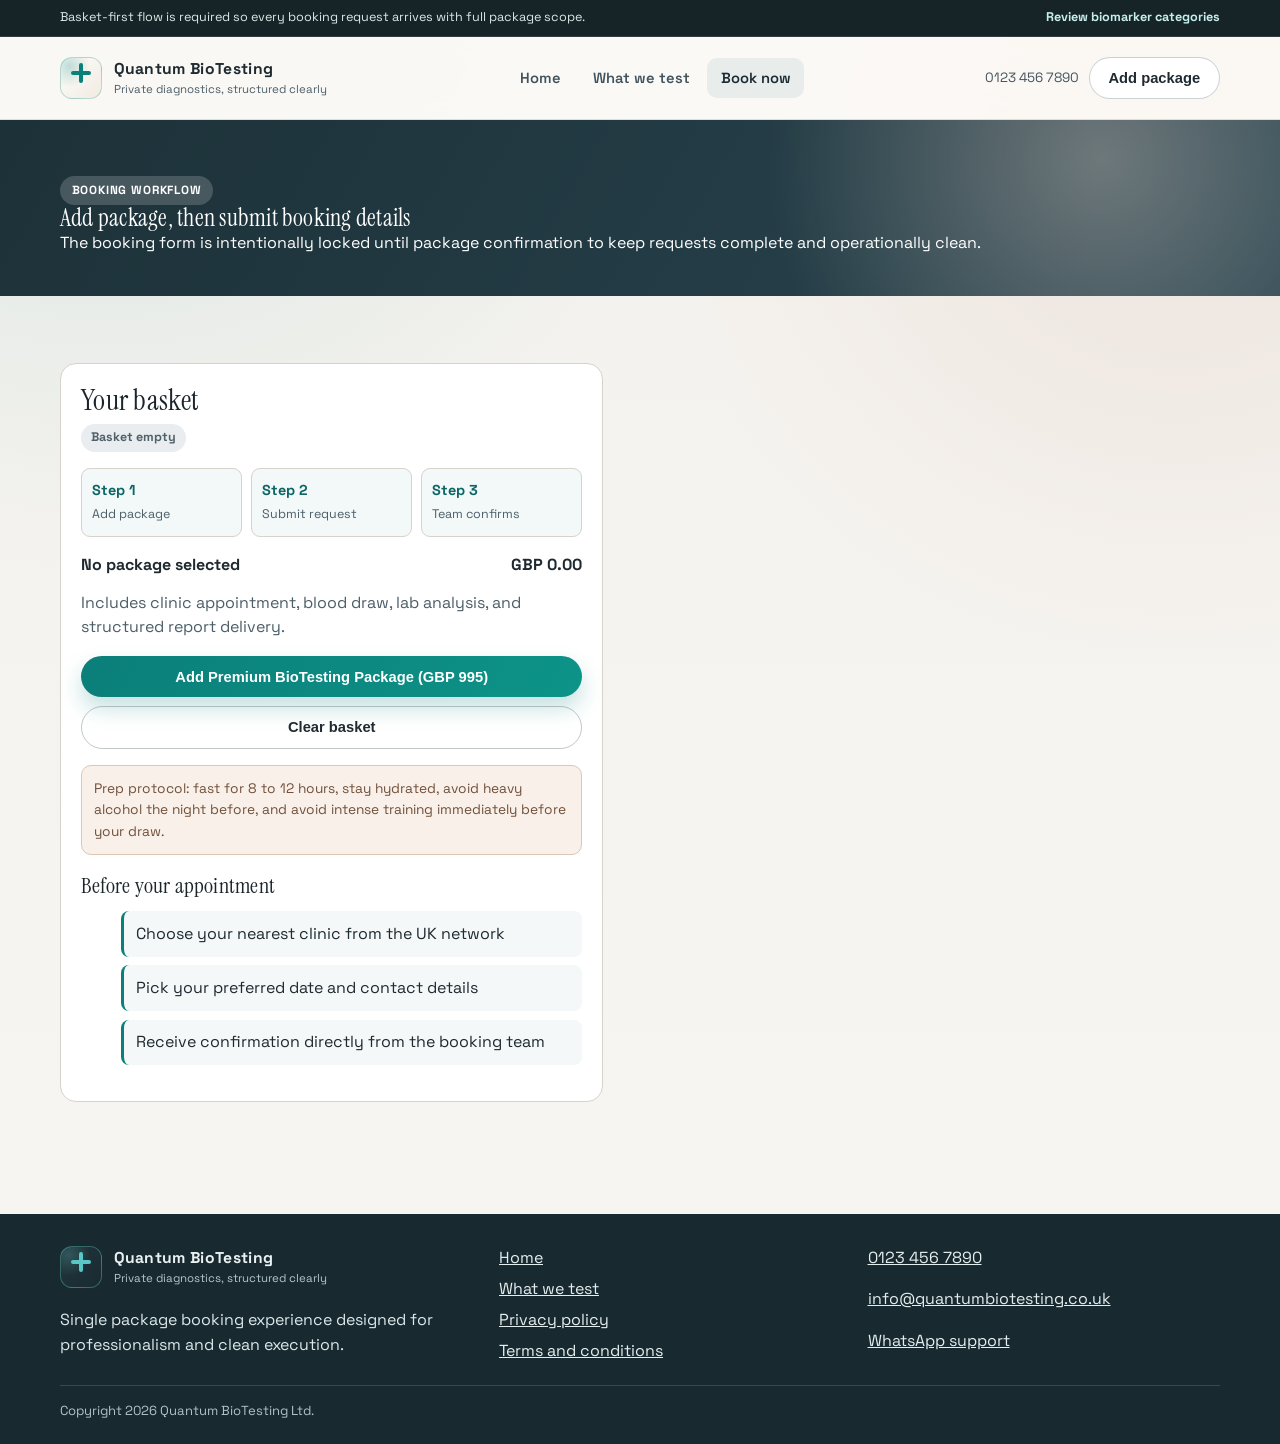
==== commit 69d6ba66: "redesign: complete ground-up rebuild with premium single-package direction" ====
--- a/book.html
+++ b/book.html
@@ -3,18 +3,18 @@
 <head>
   <meta charset="UTF-8">
   <meta name="viewport" content="width=device-width, initial-scale=1.0">
-  <title>Book Your Premium BioTesting Package</title>
-  <meta name="description" content="Add the Premium BioTesting Package to basket and complete your booking request.">
+  <title>Book Premium BioTesting Package</title>
+  <meta name="description" content="Add the Premium BioTesting Package to your basket, then submit your booking request.">
   <link rel="preconnect" href="https://fonts.googleapis.com">
   <link rel="preconnect" href="https://fonts.gstatic.com" crossorigin>
-  <link href="https://fonts.googleapis.com/css2?family=Plus+Jakarta+Sans:wght@400;500;600;700;800&family=Sora:wght@500;600;700&display=swap" rel="stylesheet">
+  <link href="https://fonts.googleapis.com/css2?family=Instrument+Serif:ital@0;1&family=Space+Grotesk:wght@400;500;600;700&display=swap" rel="stylesheet">
   <link rel="stylesheet" href="assets/css/style.css">
 </head>
 <body>
-  <div class="topbar">
-    <div class="container">
-      <p class="topbar-note">Single-package booking flow built to reduce mistakes and speed up appointment coordination.</p>
-      <a href="testing.html">See package coverage</a>
+  <div class="notice-bar">
+    <div class="container notice-inner">
+      <p>Basket-first flow is required so every booking request arrives with full package scope.</p>
+      <a href="testing.html">Review biomarker categories</a>
     </div>
   </div>
 
@@ -24,7 +24,7 @@
         <span class="brand-mark" aria-hidden="true"></span>
         <span class="brand-copy">
           <strong>Quantum BioTesting</strong>
-          <span>Clinical blood insight platform</span>
+          <span>Private diagnostics, structured clearly</span>
         </span>
       </a>
       <nav class="main-nav" aria-label="Primary navigation">
@@ -48,17 +48,17 @@
   <main>
     <section class="page-hero">
       <div class="container reveal">
-        <span class="eyebrow" style="background: rgba(255,255,255,0.18); color: #fff;">Basket and booking</span>
-        <h1>Confirm package, then submit your booking request</h1>
-        <p>We use a basket-first workflow so every request enters the queue with full package context from the start.</p>
+        <span class="eyebrow" style="background: rgba(255,255,255,0.18); color: #fff;">Booking workflow</span>
+        <h1>Add package, then submit booking details</h1>
+        <p>The booking form is intentionally locked until package confirmation to keep requests complete and operationally clean.</p>
       </div>
     </section>
 
     <section class="section">
       <div class="container book-layout">
         <aside class="card reveal">
-          <h2 style="font-size: 1.7rem;">Your basket</h2>
-          <p style="margin-top: 0.4rem;"><span id="cart-status" class="cart-pill empty">Basket empty</span></p>
+          <h2 style="font-size: 1.8rem;">Your basket</h2>
+          <p style="margin-top: 0.45rem;"><span id="cart-status" class="cart-pill empty">Basket empty</span></p>
 
           <div class="book-steps">
             <article class="book-step">
@@ -67,11 +67,11 @@
             </article>
             <article class="book-step">
               <strong>Step 2</strong>
-              <span>Choose clinic/date</span>
+              <span>Submit request</span>
             </article>
             <article class="book-step">
               <strong>Step 3</strong>
-              <span>Team confirms slot</span>
+              <span>Team confirms</span>
             </article>
           </div>
 
@@ -80,28 +80,28 @@
             <span id="basket-price">GBP 0.00</span>
           </div>
 
-          <p class="muted">Package includes appointment handling, blood draw, lab processing, and structured report delivery.</p>
-
-          <button class="btn btn-primary" data-add-basket style="margin-top: 0.95rem; width: 100%;">Add Premium BioTesting Package (GBP 995)</button>
+          <p class="muted">Includes clinic appointment, blood draw, lab analysis, and structured report delivery.</p>
+
+          <button class="btn btn-primary" data-add-basket style="margin-top: 1rem; width: 100%;">Add Premium BioTesting Package (GBP 995)</button>
           <button id="clear-basket" class="btn btn-outline" style="margin-top: 0.55rem; width: 100%;">Clear basket</button>
 
           <div class="note" style="margin-top: 1rem;">
-            Prep reminder: fasting is required for 8 to 12 hours. Stay hydrated, avoid alcohol the night before, and avoid intense exercise right before your draw.
+            Prep protocol: fast for 8 to 12 hours, stay hydrated, avoid heavy alcohol the night before, and avoid intense training immediately before your draw.
           </div>
 
           <div class="section-title" style="margin-top: 1.2rem; margin-bottom: 0.8rem;">
-            <h3 style="font-size: 1.35rem;">What to expect</h3>
+            <h3 style="font-size: 1.35rem;">Before your appointment</h3>
           </div>
           <ul class="feature-list" style="margin-top: 0;">
-            <li>Choose your nearest clinic from 40 UK locations</li>
-            <li>Confirm your preferred appointment date</li>
-            <li>Receive your report after analysis is complete</li>
+            <li>Choose your nearest clinic from the UK network</li>
+            <li>Pick your preferred date and contact details</li>
+            <li>Receive confirmation directly from the booking team</li>
           </ul>
         </aside>
 
         <section id="booking-form-section" class="card is-hidden reveal" aria-label="Booking form section">
-          <h2 style="font-size: 1.8rem; margin-bottom: 0.7rem;">Booking request form</h2>
-          <p class="muted" style="margin-bottom: 0.9rem;">This form unlocks only after package confirmation, ensuring cleaner scheduling and fewer delays.</p>
+          <h2 style="font-size: 1.92rem; margin-bottom: 0.7rem;">Booking request form</h2>
+          <p class="muted" style="margin-bottom: 0.95rem;">This form unlocks after package selection to ensure your request enters the correct queue.</p>
 
           <form id="booking-form" novalidate>
             <div class="form-grid">
@@ -120,7 +120,7 @@
               <div class="field">
                 <label for="email">Email</label>
                 <input id="email" name="email" type="email" required>
-                <span class="error">Enter a valid email.</span>
+                <span class="error">Enter a valid email address.</span>
               </div>
 
               <div class="field">
@@ -153,7 +153,7 @@
 
               <div class="field field-full">
                 <label for="notes">Health goals or notes</label>
-                <textarea id="notes" name="notes" placeholder="Optional notes for the clinical team"></textarea>
+                <textarea id="notes" name="notes" placeholder="Optional context for the clinical team"></textarea>
               </div>
 
               <div class="field field-full">
@@ -165,11 +165,11 @@
               </div>
             </div>
 
-            <button class="btn btn-primary" type="submit" style="margin-top: 0.6rem;">Submit booking request</button>
-            <p class="help" style="margin-top: 0.45rem;">No same-day walk-ins. The booking team confirms final appointment details directly.</p>
+            <button class="btn btn-primary" type="submit" style="margin-top: 0.65rem;">Submit booking request</button>
+            <p class="help" style="margin-top: 0.45rem;">No same-day walk-ins. Final appointment details are confirmed directly by the team.</p>
           </form>
 
-          <div id="booking-success" class="success-box is-hidden">Booking request received. Our team will contact you to confirm your appointment details.</div>
+          <div id="booking-success" class="success-box is-hidden">Booking request received. We will contact you shortly to confirm your appointment.</div>
         </section>
       </div>
     </section>
@@ -182,10 +182,10 @@
           <span class="brand-mark" aria-hidden="true"></span>
           <span class="brand-copy">
             <strong>Quantum BioTesting</strong>
-            <span>Clinical blood insight platform</span>
+            <span>Private diagnostics, structured clearly</span>
           </span>
         </a>
-        <p style="margin-top: 0.8rem;">Single package booking experience built for clean operations and better client confidence.</p>
+        <p style="margin-top: 0.8rem;">Single package booking experience designed for professionalism and clean execution.</p>
       </div>
       <div class="foot-links">
         <a href="index.html">Home</a>
@@ -204,4 +204,4 @@
 
   <script src="assets/js/main.js" defer></script>
 </body>
-</html>+</html>
--- a/assets/css/style.css
+++ b/assets/css/style.css
@@ -1,19 +1,17 @@
 :root {
-  --ink: #0f2633;
-  --ink-soft: #305062;
-  --ink-muted: #5d7888;
-  --paper: #f8faf8;
-  --white: #ffffff;
-  --line: #d8e2e7;
-  --teal: #0f8a8f;
-  --teal-deep: #0b4f59;
-  --sand: #e9e2d5;
-  --sand-strong: #d7c6ab;
-  --accent: #ca6a44;
-  --success: #1d7e4f;
+  --bg: #f5f3ef;
+  --paper: #fffdf9;
+  --ink: #1f2a30;
+  --ink-soft: #4c5e68;
+  --line: #d7d2ca;
+  --brand: #0b7f7a;
+  --brand-deep: #074d52;
+  --accent: #ad5c39;
+  --accent-soft: #f2dfd4;
+  --ok: #1f7d49;
   --radius: 16px;
   --radius-sm: 10px;
-  --shadow-lg: 0 18px 50px rgba(15, 38, 51, 0.14);
+  --shadow: 0 20px 45px rgba(19, 32, 37, 0.12);
   --container: 1160px;
 }
 
@@ -27,12 +25,12 @@
 
 body {
   margin: 0;
-  font-family: "Plus Jakarta Sans", "Segoe UI", sans-serif;
+  font-family: "Space Grotesk", "Segoe UI", sans-serif;
   color: var(--ink);
   background:
-    radial-gradient(circle at 8% 2%, rgba(15, 138, 143, 0.12), rgba(15, 138, 143, 0) 28%),
-    radial-gradient(circle at 92% 0%, rgba(202, 106, 68, 0.1), rgba(202, 106, 68, 0) 22%),
-    linear-gradient(180deg, #f4f9fb 0%, var(--paper) 45%, #f8f7f4 100%);
+    radial-gradient(circle at 8% -5%, rgba(11, 127, 122, 0.12), rgba(11, 127, 122, 0) 34%),
+    radial-gradient(circle at 92% 10%, rgba(173, 92, 57, 0.1), rgba(173, 92, 57, 0) 30%),
+    linear-gradient(180deg, #f4f2ee 0%, var(--bg) 40%, #f8f6f2 100%);
   line-height: 1.55;
 }
 
@@ -41,9 +39,11 @@
 h3,
 h4 {
   margin: 0;
-  font-family: "Sora", "Plus Jakarta Sans", sans-serif;
-  color: #0f2633;
-  line-height: 1.14;
+  font-family: "Instrument Serif", Georgia, serif;
+  font-weight: 400;
+  letter-spacing: 0.01em;
+  color: #1a252c;
+  line-height: 1.12;
 }
 
 p {
@@ -64,64 +64,59 @@
   margin: 0 auto;
 }
 
-.topbar {
-  border-bottom: 1px solid #e4ecef;
-  background: linear-gradient(90deg, #f3fafb, #f9f6f2);
-  color: var(--ink-soft);
-  font-size: 0.82rem;
-}
-
-.topbar .container {
+.notice-bar {
+  background: #162428;
+  color: #dce9e8;
+  border-bottom: 1px solid rgba(255, 255, 255, 0.12);
+  font-size: 0.79rem;
+}
+
+.notice-inner {
   min-height: 36px;
   display: flex;
-  align-items: center;
   justify-content: space-between;
+  align-items: center;
   gap: 0.7rem;
 }
 
-.topbar-note {
-  letter-spacing: 0.01em;
-}
-
-.topbar a {
+.notice-inner a {
   text-decoration: none;
+  color: #c6efec;
   font-weight: 700;
-  color: var(--teal-deep);
 }
 
 .site-header {
   position: sticky;
   top: 0;
   z-index: 60;
-  background: rgba(248, 250, 248, 0.92);
   backdrop-filter: blur(10px);
-  border-bottom: 1px solid rgba(48, 80, 98, 0.16);
+  background: rgba(252, 250, 247, 0.9);
+  border-bottom: 1px solid rgba(53, 71, 80, 0.15);
 }
 
 .header-inner {
-  min-height: 80px;
+  min-height: 82px;
   display: flex;
-  align-items: center;
   justify-content: space-between;
+  align-items: center;
   gap: 1rem;
 }
 
 .brand {
+  text-decoration: none;
   display: inline-flex;
   align-items: center;
   gap: 0.72rem;
-  text-decoration: none;
-  color: var(--ink);
 }
 
 .brand-mark {
   width: 42px;
   height: 42px;
   border-radius: 12px;
+  border: 1px solid rgba(11, 127, 122, 0.25);
   background:
-    linear-gradient(135deg, rgba(15, 138, 143, 0.24), rgba(15, 138, 143, 0.08)),
-    linear-gradient(45deg, #f4ece2, #fefcf8);
-  border: 1px solid rgba(15, 138, 143, 0.24);
+    radial-gradient(circle at 20% 20%, rgba(11, 127, 122, 0.25), rgba(11, 127, 122, 0) 46%),
+    linear-gradient(135deg, #fffefb, #f0ebe2);
   position: relative;
 }
 
@@ -130,54 +125,54 @@
   content: "";
   position: absolute;
   border-radius: 999px;
-  background: var(--teal);
+  background: var(--brand);
 }
 
 .brand-mark::before {
   width: 20px;
   height: 4px;
+  left: 10px;
   top: 13px;
-  left: 10px;
 }
 
 .brand-mark::after {
   width: 4px;
   height: 20px;
-  top: 9px;
   left: 18px;
+  top: 5px;
 }
 
 .brand-copy strong {
   display: block;
   font-size: 0.98rem;
-  letter-spacing: 0.01em;
+  letter-spacing: 0.02em;
 }
 
 .brand-copy span {
   display: block;
-  font-size: 0.74rem;
-  color: var(--ink-muted);
+  font-size: 0.72rem;
+  color: var(--ink-soft);
 }
 
 .main-nav {
   display: flex;
+  align-items: center;
   gap: 0.25rem;
-  align-items: center;
 }
 
 .main-nav a {
   text-decoration: none;
-  color: var(--ink-soft);
+  color: #41535e;
   font-size: 0.92rem;
   font-weight: 600;
-  border-radius: 9px;
-  padding: 0.56rem 0.88rem;
+  border-radius: 10px;
+  padding: 0.55rem 0.85rem;
 }
 
 .main-nav a:hover,
 .main-nav a.active {
-  color: var(--ink);
-  background: #edf3f6;
+  color: #1c2b32;
+  background: #e8eceb;
 }
 
 .header-right {
@@ -188,7 +183,7 @@
 
 .top-phone {
   text-decoration: none;
-  color: var(--ink-soft);
+  color: #44555f;
   font-size: 0.84rem;
 }
 
@@ -199,7 +194,7 @@
   display: inline-flex;
   align-items: center;
   justify-content: center;
-  gap: 0.4rem;
+  gap: 0.42rem;
   font-size: 0.92rem;
   font-weight: 700;
   padding: 0.78rem 1.18rem;
@@ -212,27 +207,27 @@
 }
 
 .btn-primary {
-  background: linear-gradient(120deg, var(--teal), #13a5ab);
+  background: linear-gradient(120deg, var(--brand), #0d9388);
   color: #ffffff;
-  box-shadow: 0 12px 24px rgba(15, 138, 143, 0.22);
+  box-shadow: 0 11px 22px rgba(11, 127, 122, 0.24);
 }
 
 .btn-light {
+  color: #1f2a30;
   background: #ffffff;
-  color: var(--ink);
-  border: 1px solid rgba(48, 80, 98, 0.2);
+  border: 1px solid rgba(53, 71, 80, 0.25);
 }
 
 .btn-outline {
+  color: #1f2a30;
+  border: 1px solid rgba(53, 71, 80, 0.3);
   background: transparent;
-  border: 1px solid rgba(48, 80, 98, 0.3);
-  color: var(--ink);
 }
 
 .menu-toggle {
   display: none;
-  border: 1px solid rgba(48, 80, 98, 0.35);
-  color: var(--ink);
+  border: 1px solid rgba(53, 71, 80, 0.4);
+  color: #1f2a30;
   background: transparent;
   border-radius: 10px;
   min-width: 64px;
@@ -242,8 +237,8 @@
 
 .mobile-nav {
   display: none;
-  background: #f5f9fa;
-  border-top: 1px solid rgba(48, 80, 98, 0.16);
+  background: #f3f0ea;
+  border-top: 1px solid rgba(53, 71, 80, 0.15);
 }
 
 .mobile-nav.open {
@@ -253,31 +248,18 @@
 .mobile-nav a {
   display: block;
   text-decoration: none;
-  color: var(--ink);
-  padding: 0.92rem 1.2rem;
-  border-bottom: 1px solid rgba(48, 80, 98, 0.1);
+  color: #233039;
+  padding: 0.95rem 1.2rem;
+  border-bottom: 1px solid rgba(53, 71, 80, 0.1);
 }
 
 .hero {
-  position: relative;
-  padding: 5rem 0 3.5rem;
-  overflow: clip;
-}
-
-.hero::before {
-  content: "";
-  position: absolute;
-  width: 640px;
-  height: 640px;
-  border-radius: 50%;
-  right: -210px;
-  top: -280px;
-  background: radial-gradient(circle, rgba(15, 138, 143, 0.14), rgba(15, 138, 143, 0));
+  padding: 5rem 0 3.6rem;
 }
 
 .hero-grid {
   display: grid;
-  grid-template-columns: 1.05fr 0.95fr;
+  grid-template-columns: 1.02fr 0.98fr;
   gap: 2rem;
   align-items: center;
 }
@@ -286,50 +268,50 @@
   display: inline-flex;
   align-items: center;
   border-radius: 999px;
-  padding: 0.3rem 0.72rem;
-  background: #e9f7f8;
-  color: var(--teal-deep);
-  font-size: 0.75rem;
+  padding: 0.32rem 0.72rem;
+  background: #e4f3f0;
+  color: #115d5e;
+  font-size: 0.74rem;
   font-weight: 700;
   letter-spacing: 0.07em;
   text-transform: uppercase;
 }
 
 .hero h1 {
-  margin: 0.9rem 0;
-  font-size: clamp(2.1rem, 4.9vw, 4.2rem);
+  margin: 0.85rem 0;
+  font-size: clamp(2.2rem, 4.8vw, 4.3rem);
 }
 
 .hero p {
   color: var(--ink-soft);
-  max-width: 59ch;
+  max-width: 60ch;
 }
 
 .hero-actions {
-  margin-top: 1.45rem;
+  margin-top: 1.4rem;
   display: flex;
   flex-wrap: wrap;
-  gap: 0.72rem;
+  gap: 0.75rem;
 }
 
 .hero-points {
-  margin-top: 1.25rem;
+  margin-top: 1.2rem;
   display: grid;
   gap: 0.56rem;
-  grid-template-columns: repeat(2, minmax(140px, 1fr));
+  grid-template-columns: repeat(2, minmax(150px, 1fr));
 }
 
 .hero-points span {
+  color: var(--ink-soft);
   font-size: 0.9rem;
-  color: var(--ink-soft);
 }
 
 .hero-card {
-  background: linear-gradient(180deg, #ffffff, #f6fbfd);
+  border: 1px solid var(--line);
   border-radius: 24px;
-  border: 1px solid var(--line);
   overflow: hidden;
-  box-shadow: var(--shadow-lg);
+  background: #ffffff;
+  box-shadow: var(--shadow);
 }
 
 .hero-card img {
@@ -339,12 +321,12 @@
 }
 
 .hero-card-copy {
-  padding: 1.1rem 1.2rem 1.3rem;
+  padding: 1.1rem 1.2rem 1.28rem;
 }
 
 .hero-card-copy h3 {
-  font-size: 1.35rem;
-  margin-bottom: 0.35rem;
+  font-size: 1.38rem;
+  margin-bottom: 0.34rem;
 }
 
 .hero-card-copy p {
@@ -352,78 +334,78 @@
   font-size: 0.9rem;
 }
 
-.hero-proof {
-  margin-top: 1.12rem;
-  display: grid;
-  gap: 0.6rem;
+.metrics {
+  margin-top: 1.1rem;
+  display: grid;
   grid-template-columns: repeat(3, minmax(110px, 1fr));
-}
-
-.proof-item {
+  gap: 0.55rem;
+}
+
+.metric-item {
   border: 1px solid var(--line);
   border-radius: 9px;
-  background: #ffffff;
+  background: #fffdfa;
   padding: 0.56rem;
 }
 
-.proof-item strong {
+.metric-item strong {
   display: block;
-  font-family: "Sora", sans-serif;
-  color: var(--teal-deep);
-}
-
-.proof-item span {
-  color: var(--ink-muted);
+  font-family: "Instrument Serif", serif;
+  color: var(--brand-deep);
+}
+
+.metric-item span {
+  color: var(--ink-soft);
   font-size: 0.76rem;
 }
 
 .section {
-  padding: 4.1rem 0;
+  padding: 4.2rem 0;
 }
 
 .section-title {
   display: flex;
+  justify-content: space-between;
   align-items: end;
-  justify-content: space-between;
   gap: 1rem;
-  margin-bottom: 1.4rem;
+  margin-bottom: 1.45rem;
 }
 
 .section-title h2 {
-  font-size: clamp(1.7rem, 3vw, 2.5rem);
+  font-size: clamp(1.8rem, 3vw, 2.6rem);
 }
 
 .muted {
   color: var(--ink-soft);
 }
 
-.trust-grid {
-  display: grid;
-  grid-template-columns: repeat(3, minmax(190px, 1fr));
+.grid-3 {
+  display: grid;
+  grid-template-columns: repeat(3, minmax(210px, 1fr));
   gap: 0.9rem;
 }
 
-.trust-item {
+.card-soft {
+  border: 1px solid var(--line);
   border-radius: var(--radius-sm);
   background: #ffffff;
-  border: 1px solid var(--line);
   padding: 1rem;
 }
 
-.trust-item h3 {
-  font-size: 1.02rem;
-  margin-bottom: 0.3rem;
-}
-
-.trust-item p {
+.card-soft h3 {
+  font-size: 1.14rem;
+  margin-bottom: 0.35rem;
+}
+
+.card-soft p {
+  color: var(--ink-soft);
   font-size: 0.9rem;
-  color: var(--ink-soft);
 }
 
 .stats-row {
   display: grid;
+  grid-template-columns: repeat(4, minmax(140px, 1fr));
   gap: 0.8rem;
-  grid-template-columns: repeat(4, minmax(140px, 1fr));
 }
 
 .stat {
@@ -435,50 +417,34 @@
 
 .stat strong {
   display: block;
-  color: var(--teal-deep);
-  font-family: "Sora", sans-serif;
-  font-size: 1.7rem;
+  font-family: "Instrument Serif", serif;
+  color: var(--brand-deep);
+  font-size: 1.9rem;
 }
 
 .stat span {
   color: var(--ink-soft);
-  font-size: 0.85rem;
+  font-size: 0.86rem;
 }
 
 .package-panel {
   display: grid;
-  grid-template-columns: 1.2fr 0.8fr;
+  grid-template-columns: 1.18fr 0.82fr;
   gap: 1rem;
 }
 
 .package-copy,
+.package-price,
+.card {
+  border: 1px solid var(--line);
+  border-radius: var(--radius);
+  background: #ffffff;
+  padding: 1.25rem;
+}
+
 .package-price {
-  border-radius: var(--radius);
-  border: 1px solid var(--line);
-  padding: 1.3rem;
-}
-
-.package-copy {
-  background: #ffffff;
-}
-
-.feature-list {
-  margin-top: 1rem;
-  display: grid;
-  gap: 0.55rem;
-}
-
-.feature-list li {
-  list-style: none;
-  border-radius: 8px;
-  background: #f3f8fa;
-  border-left: 3px solid var(--teal);
-  padding: 0.63rem 0.72rem;
-}
-
-.package-price {
-  color: #eef5f8;
-  background: linear-gradient(180deg, #133a4b, #0f2633);
+  background: linear-gradient(180deg, #17292e, #21363f);
+  color: #e8f2f2;
 }
 
 .package-price h3,
@@ -489,56 +455,70 @@
 
 .price {
   margin: 0.22rem 0;
-  font-family: "Sora", sans-serif;
-  font-size: 2.9rem;
+  font-size: 3rem;
+  font-family: "Instrument Serif", serif;
 }
 
 .small {
   font-size: 0.84rem;
 }
 
+.feature-list {
+  margin-top: 1rem;
+  display: grid;
+  gap: 0.55rem;
+}
+
+.feature-list li {
+  list-style: none;
+  border-left: 3px solid var(--brand);
+  border-radius: 8px;
+  background: #f4f8f9;
+  padding: 0.64rem 0.72rem;
+}
+
 .pathway {
   display: grid;
+  grid-template-columns: repeat(4, minmax(160px, 1fr));
   gap: 0.8rem;
-  grid-template-columns: repeat(4, minmax(155px, 1fr));
 }
 
 .path-step {
+  border: 1px solid var(--line);
   border-radius: var(--radius-sm);
-  border: 1px solid var(--line);
   background: #ffffff;
   padding: 0.9rem;
 }
 
 .step-index {
+  display: inline-flex;
   width: 28px;
   height: 28px;
   border-radius: 999px;
-  display: inline-flex;
   align-items: center;
   justify-content: center;
-  margin-bottom: 0.5rem;
-  background: #e8f4f4;
-  color: var(--teal-deep);
+  background: #e9f4f3;
+  color: #0d6665;
   font-size: 0.8rem;
   font-weight: 800;
+  margin-bottom: 0.5rem;
 }
 
 .path-step h3 {
+  font-size: 1.1rem;
   margin-bottom: 0.3rem;
-  font-size: 1.06rem;
 }
 
 .path-step p {
-  font-size: 0.88rem;
-  color: var(--ink-soft);
+  color: var(--ink-soft);
+  font-size: 0.89rem;
 }
 
 .clinic-banner {
   margin-top: 1rem;
-  border: 1px solid var(--sand-strong);
+  border: 1px solid #d6c8b7;
   border-radius: var(--radius-sm);
-  background: linear-gradient(110deg, #faf7f1, #f3f7f8);
+  background: linear-gradient(110deg, #f8f2ea, #eef6f5);
   padding: 1rem;
   display: flex;
   align-items: center;
@@ -548,15 +528,8 @@
 
 .legal-grid {
   display: grid;
-  grid-template-columns: repeat(2, minmax(200px, 1fr));
+  grid-template-columns: repeat(2, minmax(220px, 1fr));
   gap: 1rem;
-}
-
-.legal-card {
-  border: 1px solid var(--line);
-  border-radius: var(--radius-sm);
-  background: #ffffff;
-  padding: 1rem;
 }
 
 .faq {
@@ -568,26 +541,25 @@
   border: 1px solid var(--line);
   border-radius: 10px;
   background: #ffffff;
-  padding: 0.75rem 0.9rem;
+  padding: 0.75rem 0.92rem;
 }
 
 .faq summary {
   cursor: pointer;
-  color: var(--ink);
   font-weight: 700;
 }
 
 .faq p {
+  color: var(--ink-soft);
   margin-top: 0.52rem;
-  color: var(--ink-soft);
 }
 
 .page-hero {
-  padding: 3.4rem 0 2.5rem;
-  color: #f3fbfc;
+  padding: 3.5rem 0 2.5rem;
   background:
-    radial-gradient(circle at 85% 20%, rgba(233, 226, 213, 0.25), rgba(233, 226, 213, 0) 30%),
-    linear-gradient(120deg, #0f2633, #1a4c60);
+    radial-gradient(circle at 86% 22%, rgba(242, 223, 212, 0.35), rgba(242, 223, 212, 0) 30%),
+    linear-gradient(120deg, #1d3138, #28444f);
+  color: #ecf4f5;
 }
 
 .page-hero h1,
@@ -597,7 +569,7 @@
 
 .cards-3 {
   display: grid;
-  grid-template-columns: repeat(3, minmax(200px, 1fr));
+  grid-template-columns: repeat(3, minmax(210px, 1fr));
   gap: 1rem;
 }
 
@@ -612,9 +584,9 @@
   display: inline-flex;
   align-items: center;
   border-radius: 999px;
-  background: #e9f6f7;
-  color: var(--teal-deep);
-  padding: 0.21rem 0.54rem;
+  background: #e4f3f0;
+  color: #0d6360;
+  padding: 0.2rem 0.54rem;
   font-size: 0.7rem;
   font-weight: 800;
   text-transform: uppercase;
@@ -623,12 +595,12 @@
 }
 
 .bio-card h3 {
+  font-size: 1.2rem;
   margin-bottom: 0.4rem;
-  font-size: 1.2rem;
 }
 
 .bio-card ul {
-  margin-top: 0.6rem;
+  margin-top: 0.62rem;
   padding-left: 1rem;
   color: var(--ink-soft);
 }
@@ -643,55 +615,48 @@
   gap: 1rem;
 }
 
-.card {
-  border: 1px solid var(--line);
-  border-radius: var(--radius);
-  padding: 1.2rem;
-  background: #ffffff;
-}
-
 .book-steps {
   margin: 1rem 0;
   display: grid;
-  grid-template-columns: repeat(3, minmax(130px, 1fr));
-  gap: 0.55rem;
+  grid-template-columns: repeat(3, minmax(125px, 1fr));
+  gap: 0.54rem;
 }
 
 .book-step {
   border: 1px solid var(--line);
   border-radius: 9px;
-  background: #f6fafb;
+  background: #f3f8f9;
   padding: 0.62rem;
 }
 
 .book-step strong {
   display: block;
+  color: #0d6665;
   font-size: 0.9rem;
-  color: var(--teal-deep);
 }
 
 .book-step span {
+  color: var(--ink-soft);
   font-size: 0.78rem;
-  color: var(--ink-soft);
 }
 
 .cart-pill {
   display: inline-flex;
   align-items: center;
   border-radius: 999px;
+  padding: 0.28rem 0.62rem;
   font-size: 0.78rem;
   font-weight: 700;
-  padding: 0.28rem 0.62rem;
 }
 
 .cart-pill.empty {
-  background: #edf3f6;
-  color: var(--ink-soft);
+  background: #e9edef;
+  color: #50616b;
 }
 
 .cart-pill.full {
-  background: #e8f8ef;
-  color: var(--success);
+  background: #e7f8ee;
+  color: var(--ok);
 }
 
 .basket-row {
@@ -703,11 +668,11 @@
 
 .note {
   border-radius: 10px;
-  padding: 0.74rem;
+  border: 1px solid #ddc6b4;
+  background: #f9f1e9;
+  color: #704f3b;
+  padding: 0.76rem;
   font-size: 0.86rem;
-  background: #f8f3ec;
-  border: 1px solid var(--sand-strong);
-  color: #6d5037;
 }
 
 .form-grid {
@@ -718,13 +683,12 @@
 
 .field {
   display: grid;
-  gap: 0.32rem;
+  gap: 0.33rem;
   margin-bottom: 0.74rem;
 }
 
 .field label {
   font-size: 0.88rem;
-  color: var(--ink);
   font-weight: 700;
 }
 
@@ -732,12 +696,12 @@
 .field select,
 .field textarea {
   width: 100%;
-  border: 1px solid #c9d7df;
+  border: 1px solid #c3d2d9;
   border-radius: 10px;
+  background: #ffffff;
+  color: #1f2a30;
+  font: inherit;
   padding: 0.72rem 0.75rem;
-  font: inherit;
-  color: var(--ink);
-  background: #ffffff;
 }
 
 .field textarea {
@@ -750,20 +714,20 @@
 }
 
 .help {
-  color: var(--ink-muted);
+  color: #617783;
   font-size: 0.78rem;
 }
 
 .error {
   display: none;
-  color: #bd4d2c;
-  font-size: 0.75rem;
+  color: #b8512e;
+  font-size: 0.76rem;
 }
 
 .field input.invalid,
 .field select.invalid,
 .field textarea.invalid {
-  border-color: #bd4d2c;
+  border-color: #b8512e;
 }
 
 .field.has-error .error {
@@ -773,7 +737,7 @@
 .field.has-error input,
 .field.has-error select,
 .field.has-error textarea {
-  border-color: #bd4d2c;
+  border-color: #b8512e;
 }
 
 .is-hidden {
@@ -783,20 +747,20 @@
 .success-box {
   margin-top: 0.9rem;
   border-radius: 12px;
-  padding: 0.82rem;
-  border: 1px solid #a6d7bc;
-  background: #e8f8ef;
-  color: #175c39;
+  border: 1px solid #abdbbc;
+  background: #e7f8ee;
+  color: #1a5f3a;
   font-weight: 600;
+  padding: 0.83rem;
 }
 
 .legal-page {
-  max-width: 840px;
+  max-width: 860px;
 }
 
 .legal-page h2 {
   margin: 1.2rem 0 0.45rem;
-  font-size: 1.4rem;
+  font-size: 1.42rem;
 }
 
 .legal-page p,
@@ -811,8 +775,8 @@
 
 .site-footer {
   margin-top: 2.8rem;
-  color: #dce8ec;
-  background: #0f2633;
+  background: #18292f;
+  color: #dce8ea;
   padding: 2rem 0 1.4rem;
 }
 
@@ -823,25 +787,27 @@
 }
 
 .site-footer .brand {
-  color: #eaf1f4;
+  color: #eaf1f2;
 }
 
 .site-footer .brand-copy span {
-  color: #b8c9d1;
+  color: #b5c8cd;
 }
 
 .site-footer .brand-mark {
-  background: linear-gradient(140deg, rgba(15, 138, 143, 0.24), rgba(255, 255, 255, 0.05));
-  border-color: rgba(15, 138, 143, 0.5);
+  background:
+    radial-gradient(circle at 20% 20%, rgba(100, 211, 202, 0.22), rgba(100, 211, 202, 0) 46%),
+    linear-gradient(130deg, #23363d, #192a31);
+  border-color: rgba(100, 211, 202, 0.35);
 }
 
 .site-footer .brand-mark::before,
 .site-footer .brand-mark::after {
-  background: #5fd0d4;
+  background: #59c8c4;
 }
 
 .site-footer a {
-  color: #e5eef2;
+  color: #e5eeef;
 }
 
 .foot-links {
@@ -851,10 +817,10 @@
 
 .footer-bottom {
   margin-top: 1.3rem;
-  border-top: 1px solid rgba(255, 255, 255, 0.16);
+  border-top: 1px solid rgba(255, 255, 255, 0.15);
   padding-top: 0.95rem;
-  color: #afc2cc;
   font-size: 0.82rem;
+  color: #afc2c9;
 }
 
 .reveal {
@@ -869,7 +835,7 @@
 }
 
 @media (max-width: 980px) {
-  .topbar .container {
+  .notice-inner {
     justify-content: center;
   }
 
@@ -891,12 +857,12 @@
     grid-template-columns: 1fr;
   }
 
-  .trust-grid,
+  .grid-3,
   .stats-row,
   .cards-3,
   .pathway,
   .book-steps,
-  .hero-proof {
+  .metrics {
     grid-template-columns: repeat(2, minmax(140px, 1fr));
   }
 }
@@ -911,14 +877,14 @@
   }
 
   .hero-points,
-  .trust-grid,
+  .grid-3,
   .stats-row,
   .cards-3,
   .pathway,
   .book-steps,
-  .hero-proof,
+  .metrics,
   .form-grid,
   .legal-grid {
     grid-template-columns: 1fr;
   }
-}+}
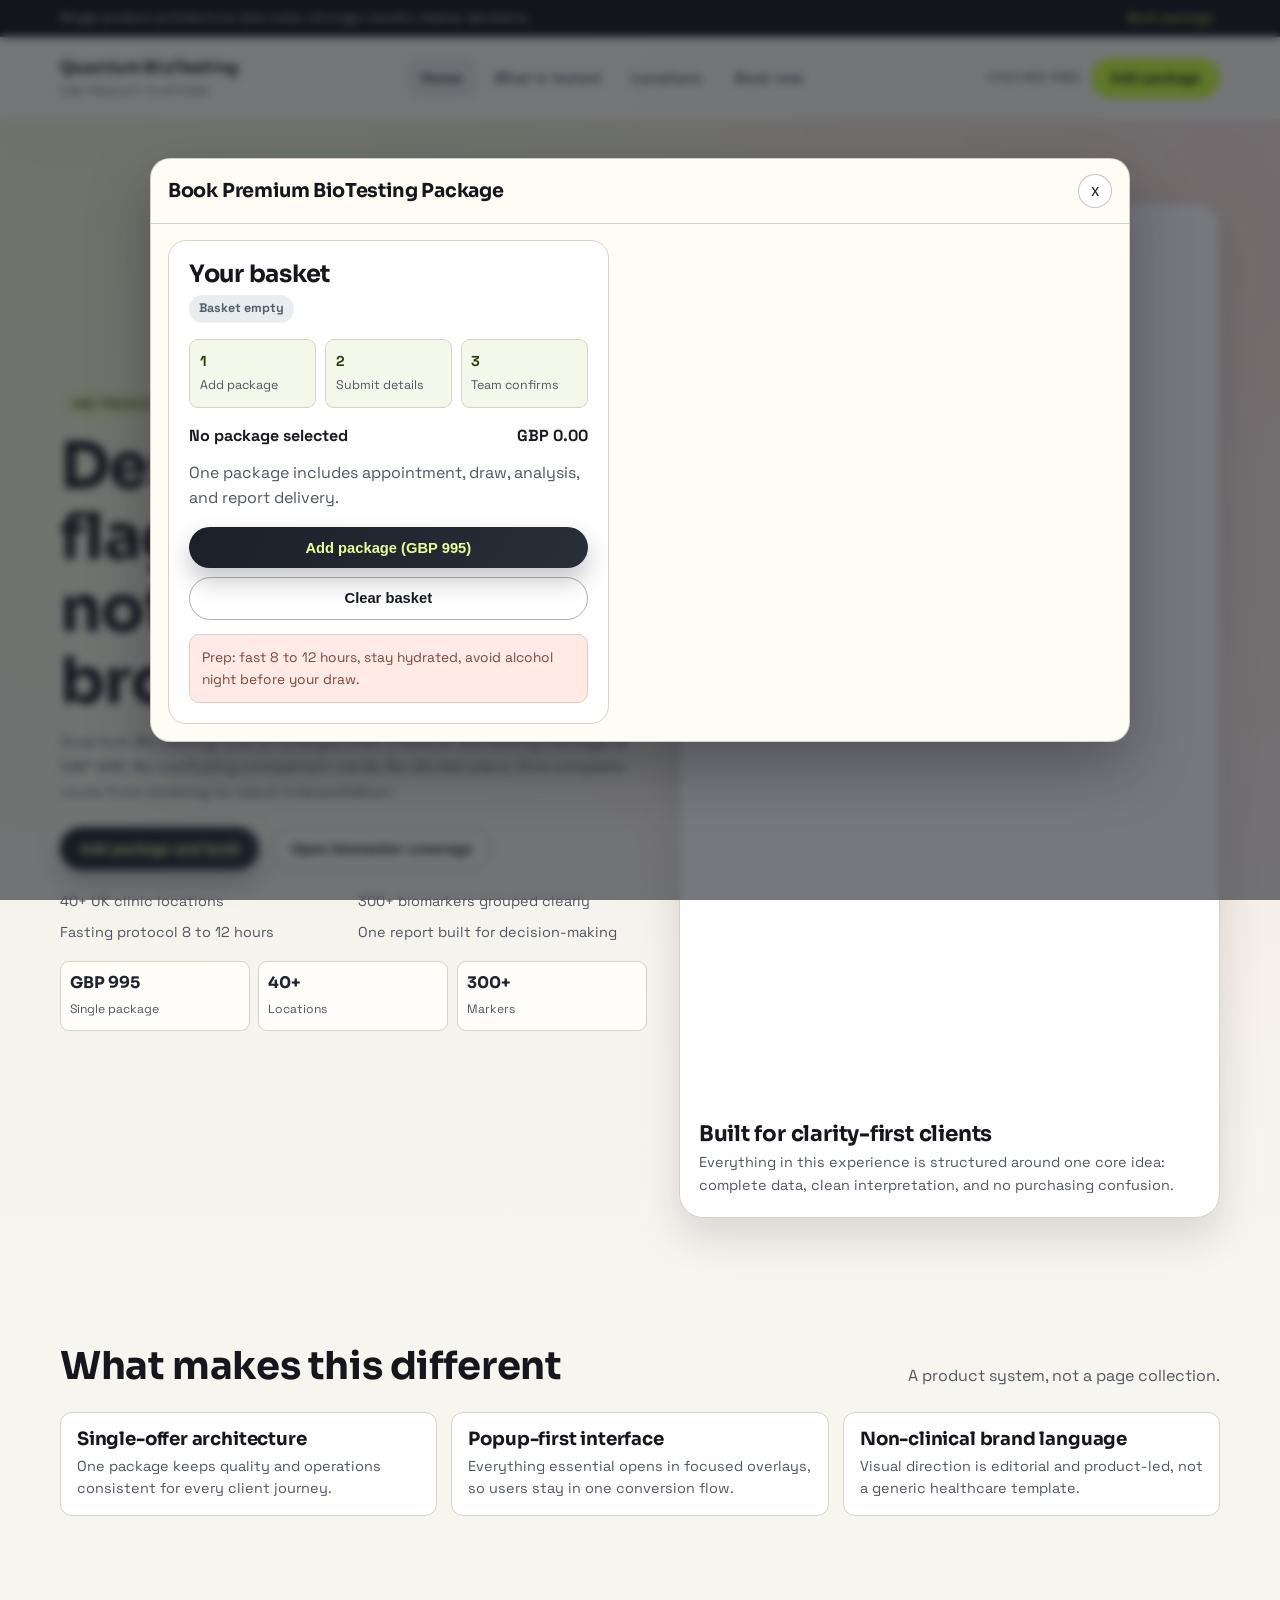
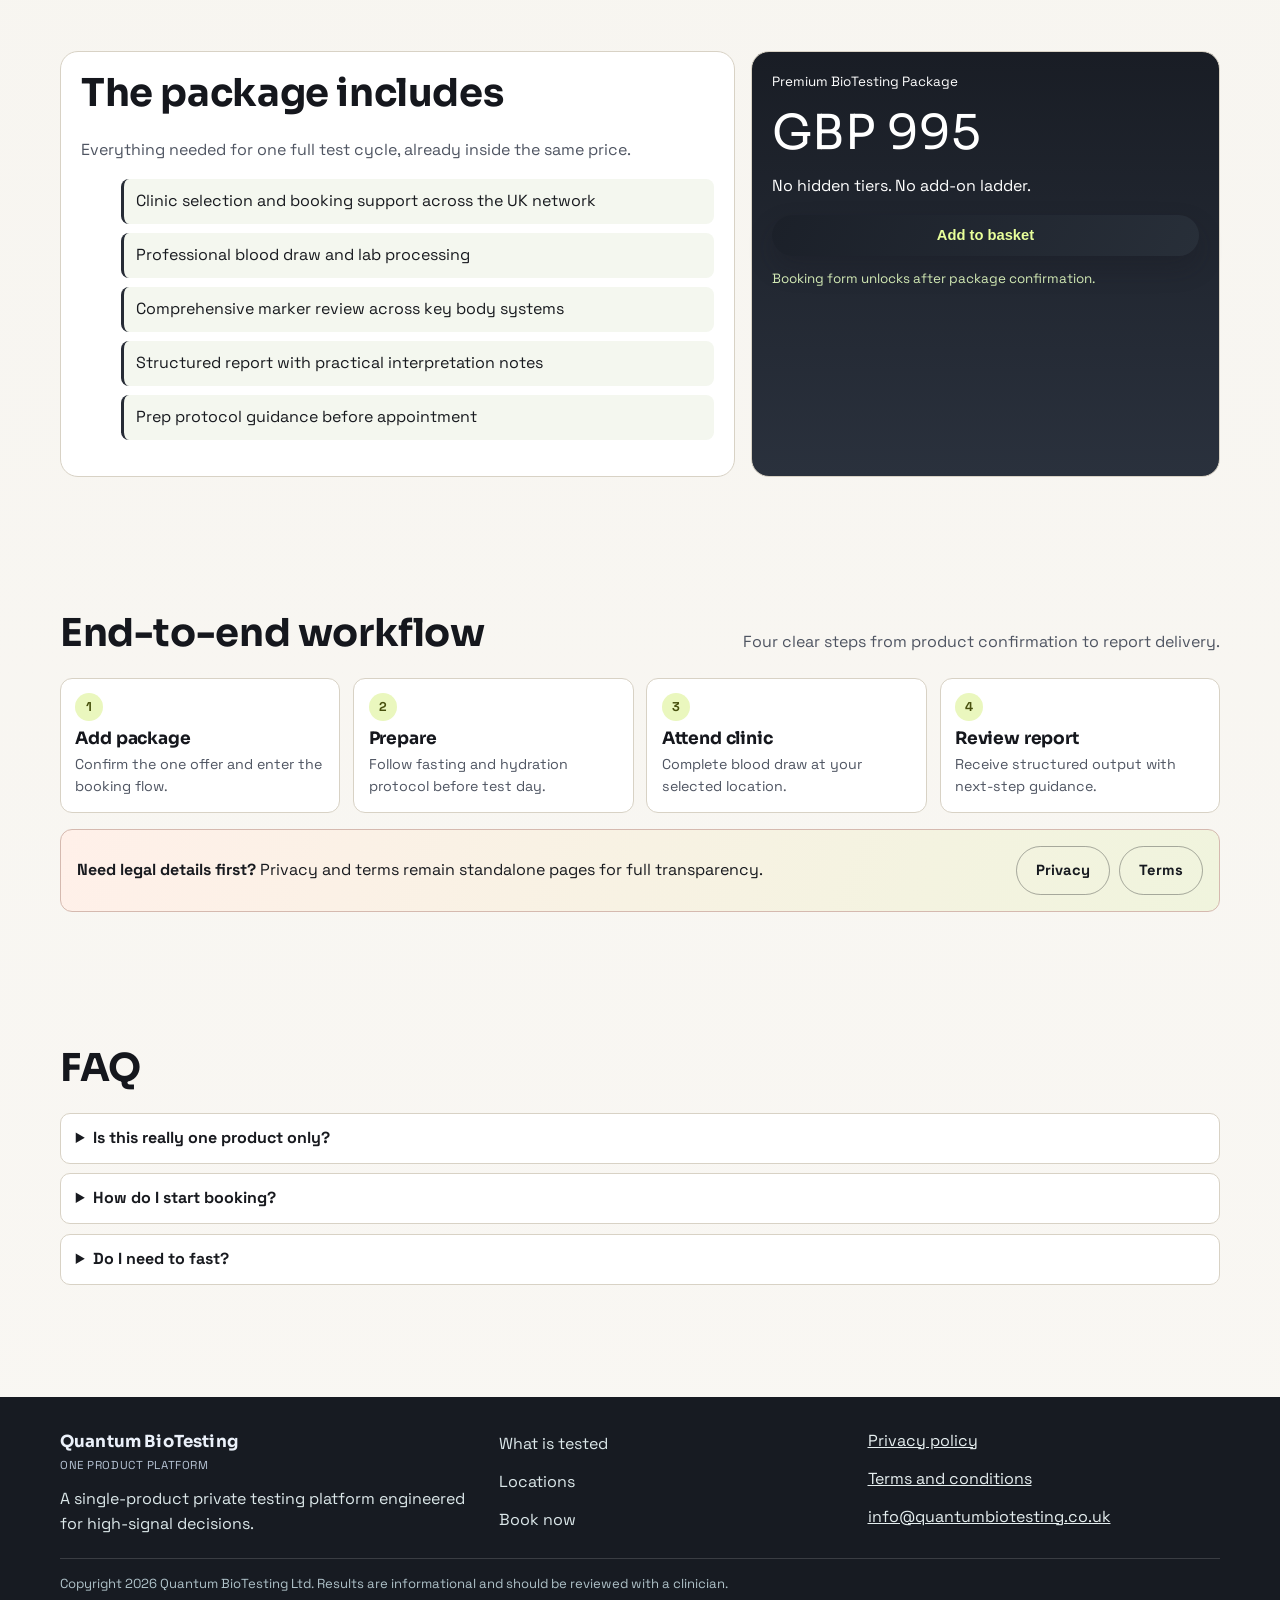
==== commit 21a006f7: "redesign: convert site to one-page popup architecture with bold non-medical theme" ====
--- a/book.html
+++ b/book.html
@@ -2,206 +2,12 @@
 <html lang="en">
 <head>
   <meta charset="UTF-8">
+  <meta http-equiv="refresh" content="0; url=index.html?modal=booking">
   <meta name="viewport" content="width=device-width, initial-scale=1.0">
-  <title>Book Premium BioTesting Package</title>
-  <meta name="description" content="Add the Premium BioTesting Package to your basket, then submit your booking request.">
-  <link rel="preconnect" href="https://fonts.googleapis.com">
-  <link rel="preconnect" href="https://fonts.gstatic.com" crossorigin>
-  <link href="https://fonts.googleapis.com/css2?family=Instrument+Serif:ital@0;1&family=Space+Grotesk:wght@400;500;600;700&display=swap" rel="stylesheet">
-  <link rel="stylesheet" href="assets/css/style.css">
+  <title>Redirecting to Booking</title>
+  <script>window.location.replace("index.html?modal=booking");</script>
 </head>
 <body>
-  <div class="notice-bar">
-    <div class="container notice-inner">
-      <p>Basket-first flow is required so every booking request arrives with full package scope.</p>
-      <a href="testing.html">Review biomarker categories</a>
-    </div>
-  </div>
-
-  <header class="site-header">
-    <div class="container header-inner">
-      <a class="brand" href="index.html" aria-label="Quantum BioTesting home">
-        <span class="brand-mark" aria-hidden="true"></span>
-        <span class="brand-copy">
-          <strong>Quantum BioTesting</strong>
-          <span>Private diagnostics, structured clearly</span>
-        </span>
-      </a>
-      <nav class="main-nav" aria-label="Primary navigation">
-        <a href="index.html">Home</a>
-        <a href="testing.html">What we test</a>
-        <a class="active" href="book.html">Book now</a>
-      </nav>
-      <div class="header-right">
-        <a class="top-phone" href="tel:+441234567890">0123 456 7890</a>
-        <button class="btn btn-light" data-add-basket>Add package</button>
-        <button id="menu-toggle" class="menu-toggle" aria-label="Toggle navigation" aria-expanded="false">Menu</button>
-      </div>
-    </div>
-    <nav id="mobile-nav" class="mobile-nav" aria-label="Mobile navigation">
-      <a href="index.html">Home</a>
-      <a href="testing.html">What we test</a>
-      <a href="book.html">Book now</a>
-    </nav>
-  </header>
-
-  <main>
-    <section class="page-hero">
-      <div class="container reveal">
-        <span class="eyebrow" style="background: rgba(255,255,255,0.18); color: #fff;">Booking workflow</span>
-        <h1>Add package, then submit booking details</h1>
-        <p>The booking form is intentionally locked until package confirmation to keep requests complete and operationally clean.</p>
-      </div>
-    </section>
-
-    <section class="section">
-      <div class="container book-layout">
-        <aside class="card reveal">
-          <h2 style="font-size: 1.8rem;">Your basket</h2>
-          <p style="margin-top: 0.45rem;"><span id="cart-status" class="cart-pill empty">Basket empty</span></p>
-
-          <div class="book-steps">
-            <article class="book-step">
-              <strong>Step 1</strong>
-              <span>Add package</span>
-            </article>
-            <article class="book-step">
-              <strong>Step 2</strong>
-              <span>Submit request</span>
-            </article>
-            <article class="book-step">
-              <strong>Step 3</strong>
-              <span>Team confirms</span>
-            </article>
-          </div>
-
-          <div class="basket-row">
-            <span id="basket-name">No package selected</span>
-            <span id="basket-price">GBP 0.00</span>
-          </div>
-
-          <p class="muted">Includes clinic appointment, blood draw, lab analysis, and structured report delivery.</p>
-
-          <button class="btn btn-primary" data-add-basket style="margin-top: 1rem; width: 100%;">Add Premium BioTesting Package (GBP 995)</button>
-          <button id="clear-basket" class="btn btn-outline" style="margin-top: 0.55rem; width: 100%;">Clear basket</button>
-
-          <div class="note" style="margin-top: 1rem;">
-            Prep protocol: fast for 8 to 12 hours, stay hydrated, avoid heavy alcohol the night before, and avoid intense training immediately before your draw.
-          </div>
-
-          <div class="section-title" style="margin-top: 1.2rem; margin-bottom: 0.8rem;">
-            <h3 style="font-size: 1.35rem;">Before your appointment</h3>
-          </div>
-          <ul class="feature-list" style="margin-top: 0;">
-            <li>Choose your nearest clinic from the UK network</li>
-            <li>Pick your preferred date and contact details</li>
-            <li>Receive confirmation directly from the booking team</li>
-          </ul>
-        </aside>
-
-        <section id="booking-form-section" class="card is-hidden reveal" aria-label="Booking form section">
-          <h2 style="font-size: 1.92rem; margin-bottom: 0.7rem;">Booking request form</h2>
-          <p class="muted" style="margin-bottom: 0.95rem;">This form unlocks after package selection to ensure your request enters the correct queue.</p>
-
-          <form id="booking-form" novalidate>
-            <div class="form-grid">
-              <div class="field">
-                <label for="first-name">First name</label>
-                <input id="first-name" name="first_name" required>
-                <span class="error">Please enter your first name.</span>
-              </div>
-
-              <div class="field">
-                <label for="last-name">Last name</label>
-                <input id="last-name" name="last_name" required>
-                <span class="error">Please enter your last name.</span>
-              </div>
-
-              <div class="field">
-                <label for="email">Email</label>
-                <input id="email" name="email" type="email" required>
-                <span class="error">Enter a valid email address.</span>
-              </div>
-
-              <div class="field">
-                <label for="phone">Phone</label>
-                <input id="phone" name="phone" required>
-                <span class="error">Please enter your phone number.</span>
-              </div>
-
-              <div class="field">
-                <label for="clinic">Preferred clinic location</label>
-                <select id="clinic" name="clinic" required>
-                  <option value="">Select clinic</option>
-                  <option>London</option>
-                  <option>Manchester</option>
-                  <option>Birmingham</option>
-                  <option>Leeds</option>
-                  <option>Bristol</option>
-                  <option>Glasgow</option>
-                  <option>Edinburgh</option>
-                  <option>Cardiff</option>
-                </select>
-                <span class="error">Please choose a clinic.</span>
-              </div>
-
-              <div class="field">
-                <label for="appointment-date">Preferred date</label>
-                <input id="appointment-date" name="appointment_date" type="date" required>
-                <span class="error">Please select a date.</span>
-              </div>
-
-              <div class="field field-full">
-                <label for="notes">Health goals or notes</label>
-                <textarea id="notes" name="notes" placeholder="Optional context for the clinical team"></textarea>
-              </div>
-
-              <div class="field field-full">
-                <label>
-                  <input id="consent" type="checkbox" required>
-                  I agree to the <a href="terms.html">terms</a> and <a href="privacy.html">privacy policy</a>.
-                </label>
-                <span class="error">You must agree before submitting.</span>
-              </div>
-            </div>
-
-            <button class="btn btn-primary" type="submit" style="margin-top: 0.65rem;">Submit booking request</button>
-            <p class="help" style="margin-top: 0.45rem;">No same-day walk-ins. Final appointment details are confirmed directly by the team.</p>
-          </form>
-
-          <div id="booking-success" class="success-box is-hidden">Booking request received. We will contact you shortly to confirm your appointment.</div>
-        </section>
-      </div>
-    </section>
-  </main>
-
-  <footer class="site-footer">
-    <div class="container footer-grid">
-      <div>
-        <a class="brand" href="index.html" aria-label="Quantum BioTesting home">
-          <span class="brand-mark" aria-hidden="true"></span>
-          <span class="brand-copy">
-            <strong>Quantum BioTesting</strong>
-            <span>Private diagnostics, structured clearly</span>
-          </span>
-        </a>
-        <p style="margin-top: 0.8rem;">Single package booking experience designed for professionalism and clean execution.</p>
-      </div>
-      <div class="foot-links">
-        <a href="index.html">Home</a>
-        <a href="testing.html">What we test</a>
-        <a href="privacy.html">Privacy policy</a>
-        <a href="terms.html">Terms and conditions</a>
-      </div>
-      <div class="foot-links">
-        <a href="tel:+441234567890">0123 456 7890</a>
-        <a href="mailto:info@quantumbiotesting.co.uk">info@quantumbiotesting.co.uk</a>
-        <a href="https://wa.me/441234567890" target="_blank" rel="noopener">WhatsApp support</a>
-      </div>
-    </div>
-    <div class="container footer-bottom">Copyright 2026 Quantum BioTesting Ltd.</div>
-  </footer>
-
-  <script src="assets/js/main.js" defer></script>
+  <p>Redirecting to booking popup on the home page. <a href="index.html?modal=booking">Continue</a>.</p>
 </body>
 </html>
